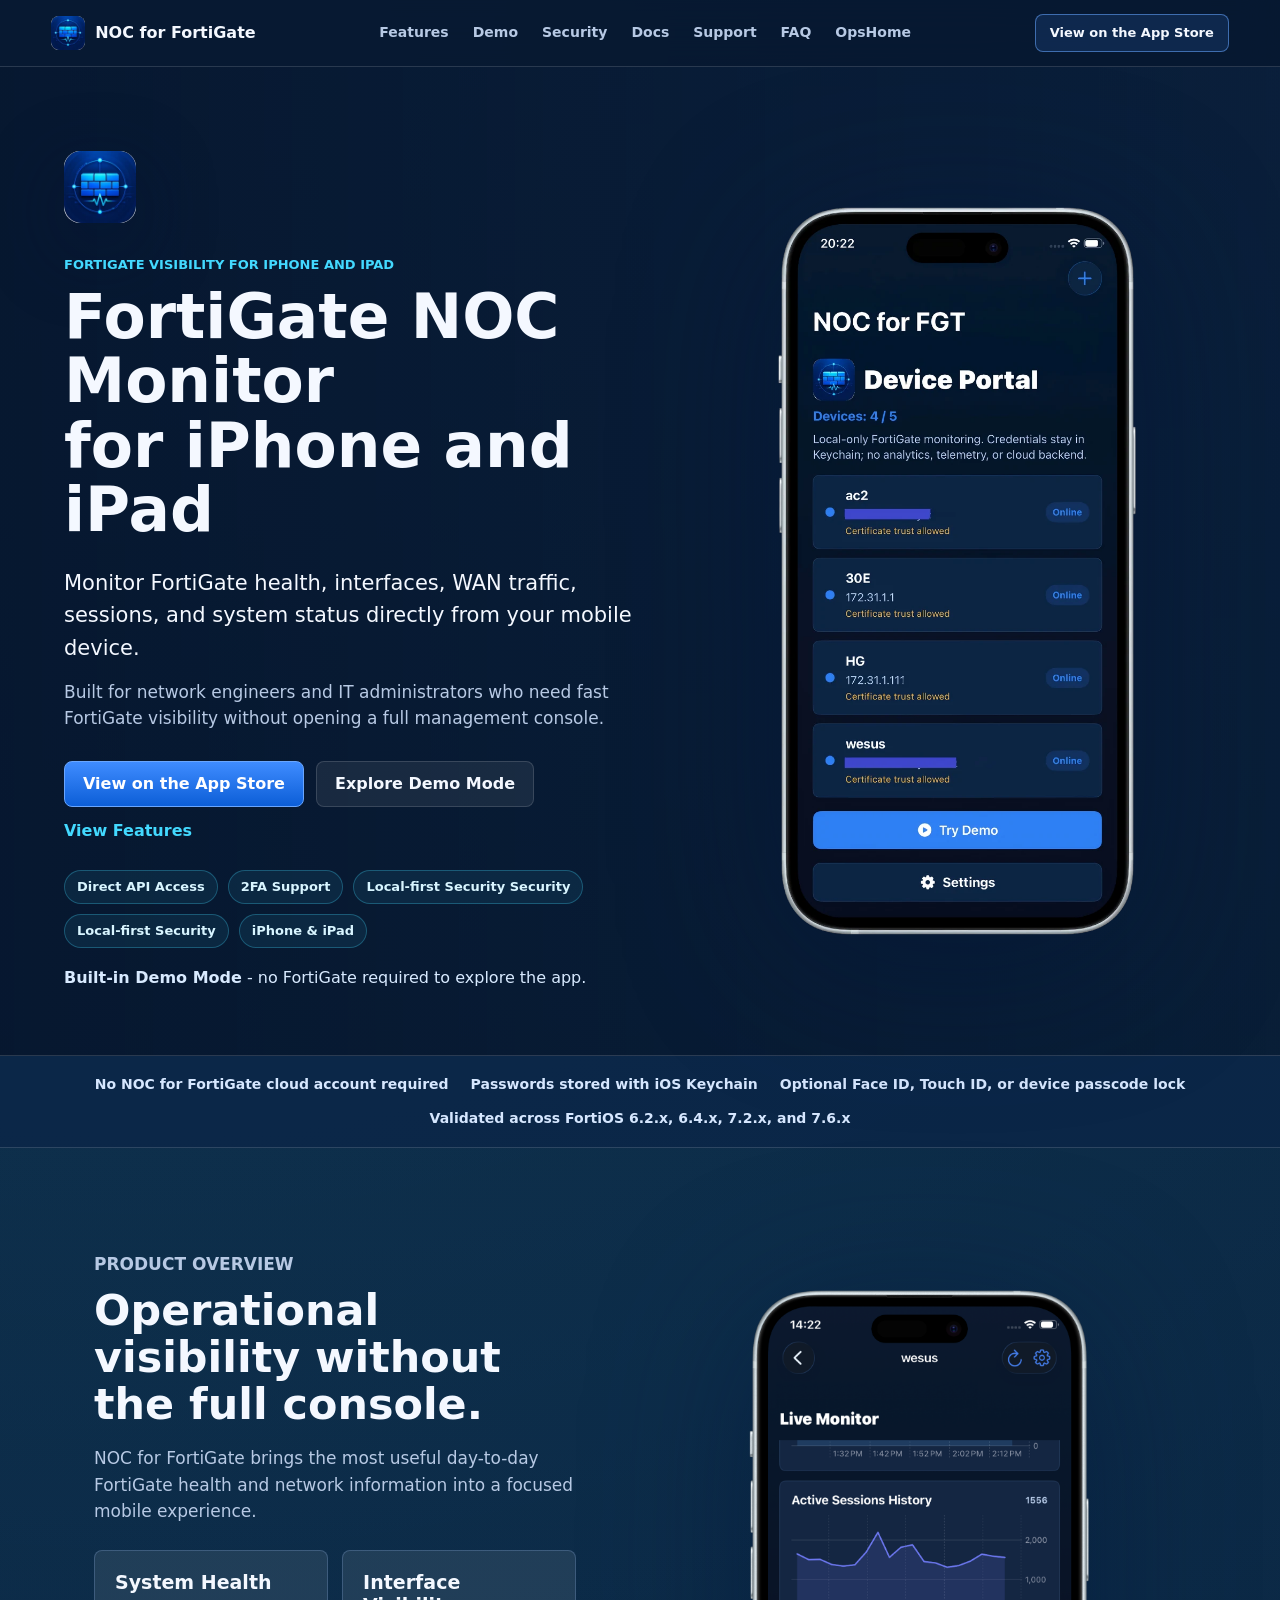
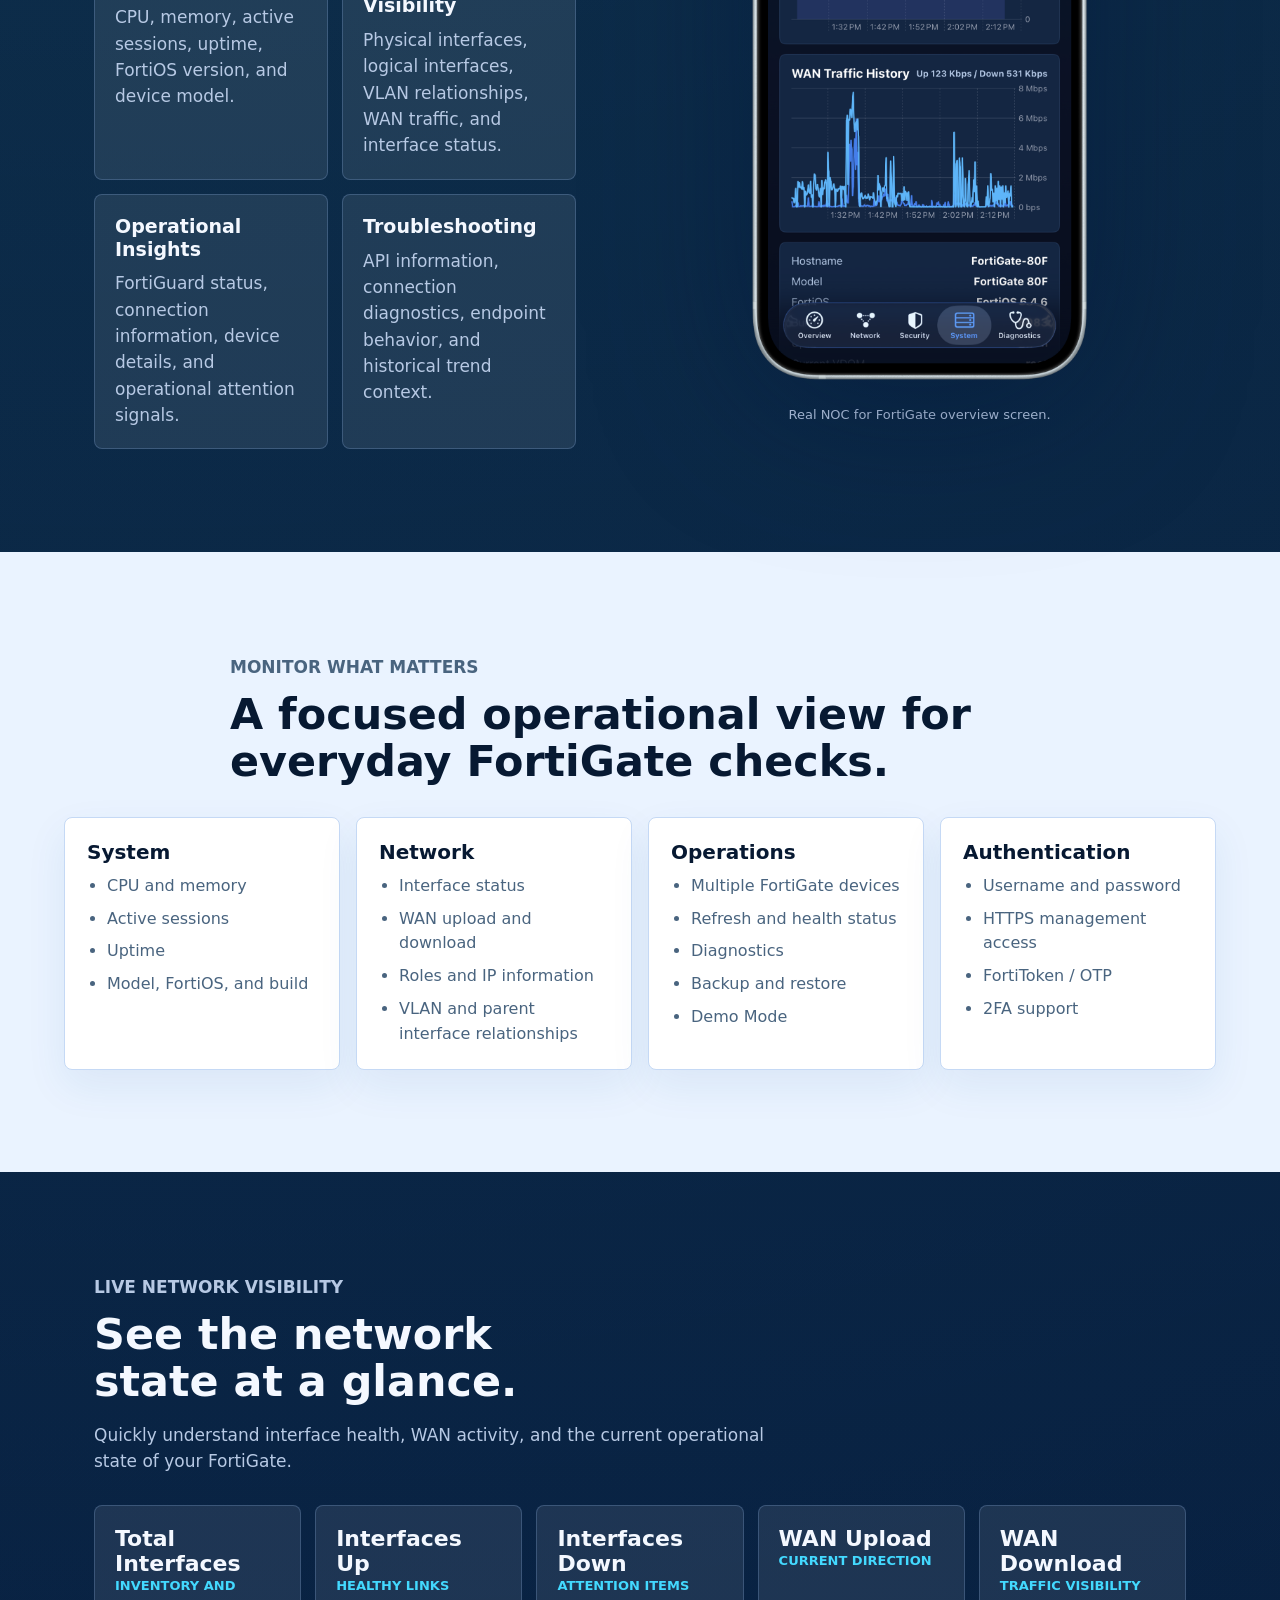
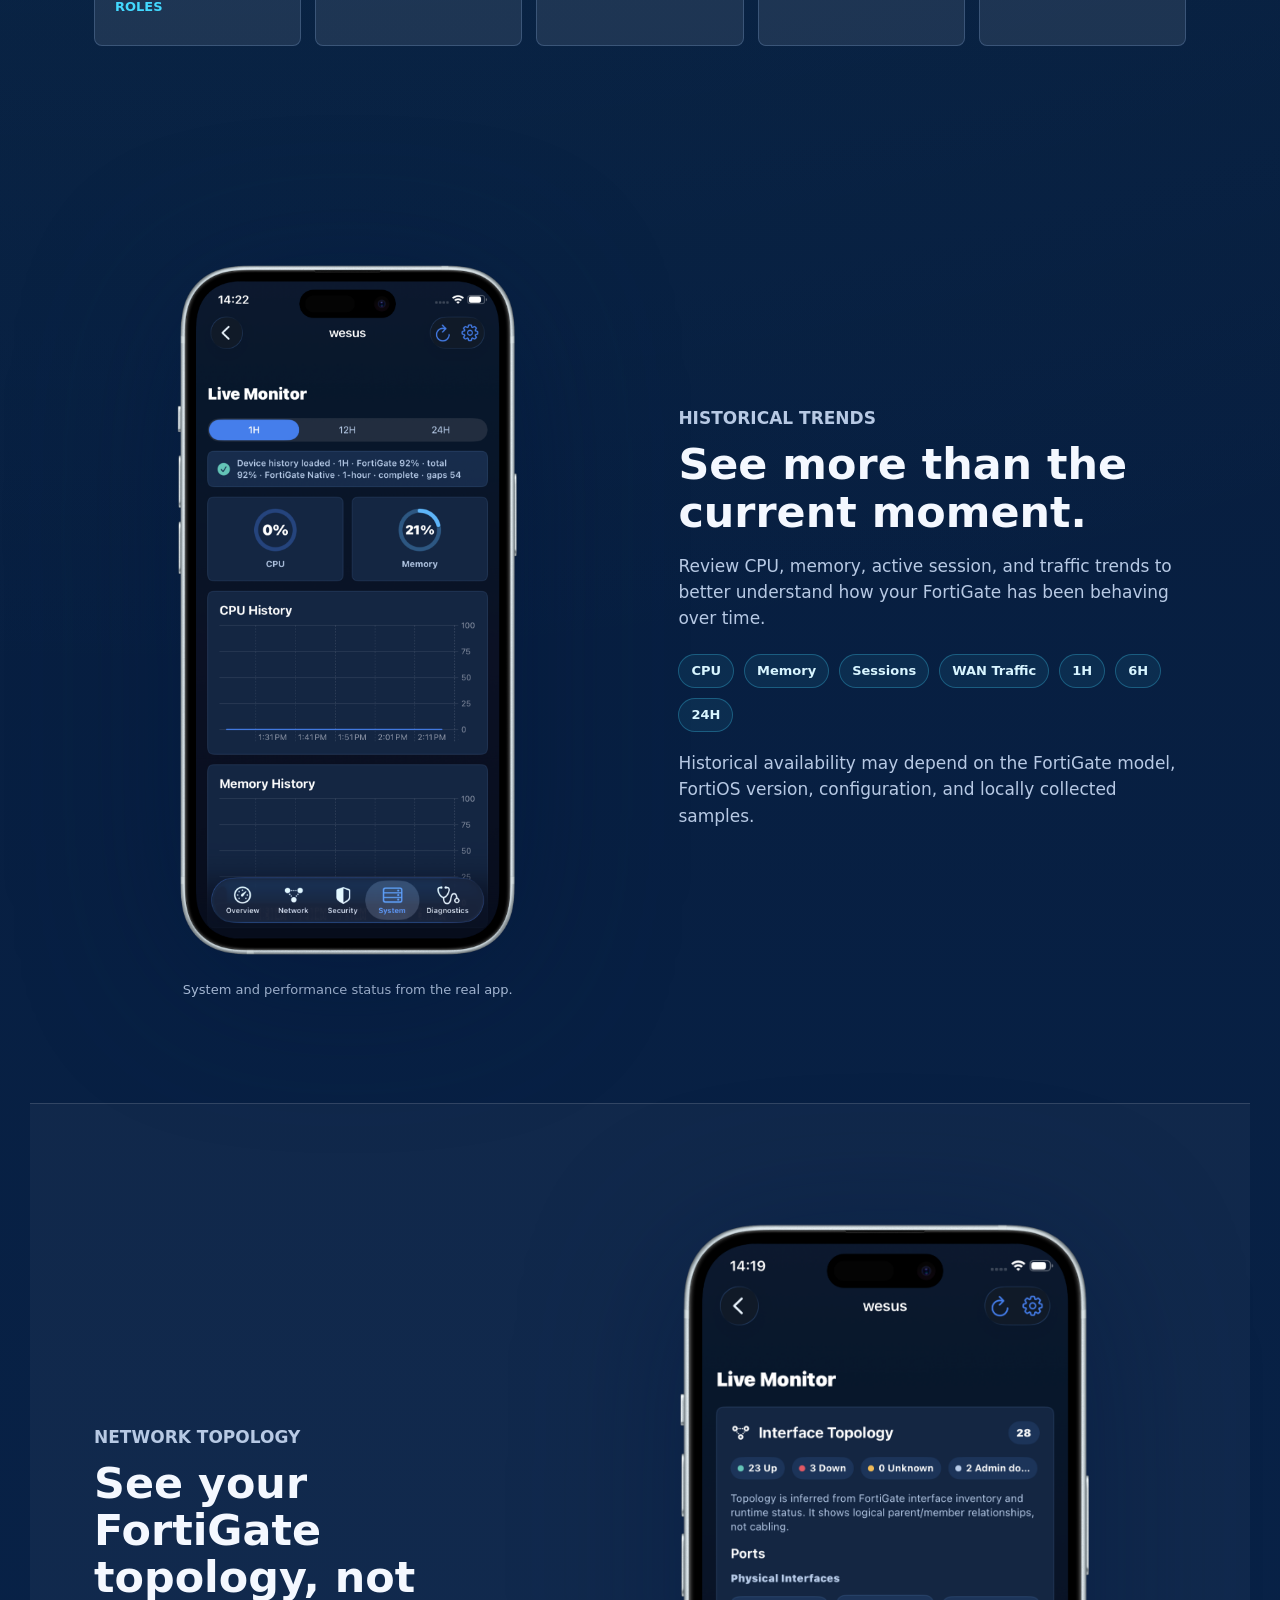
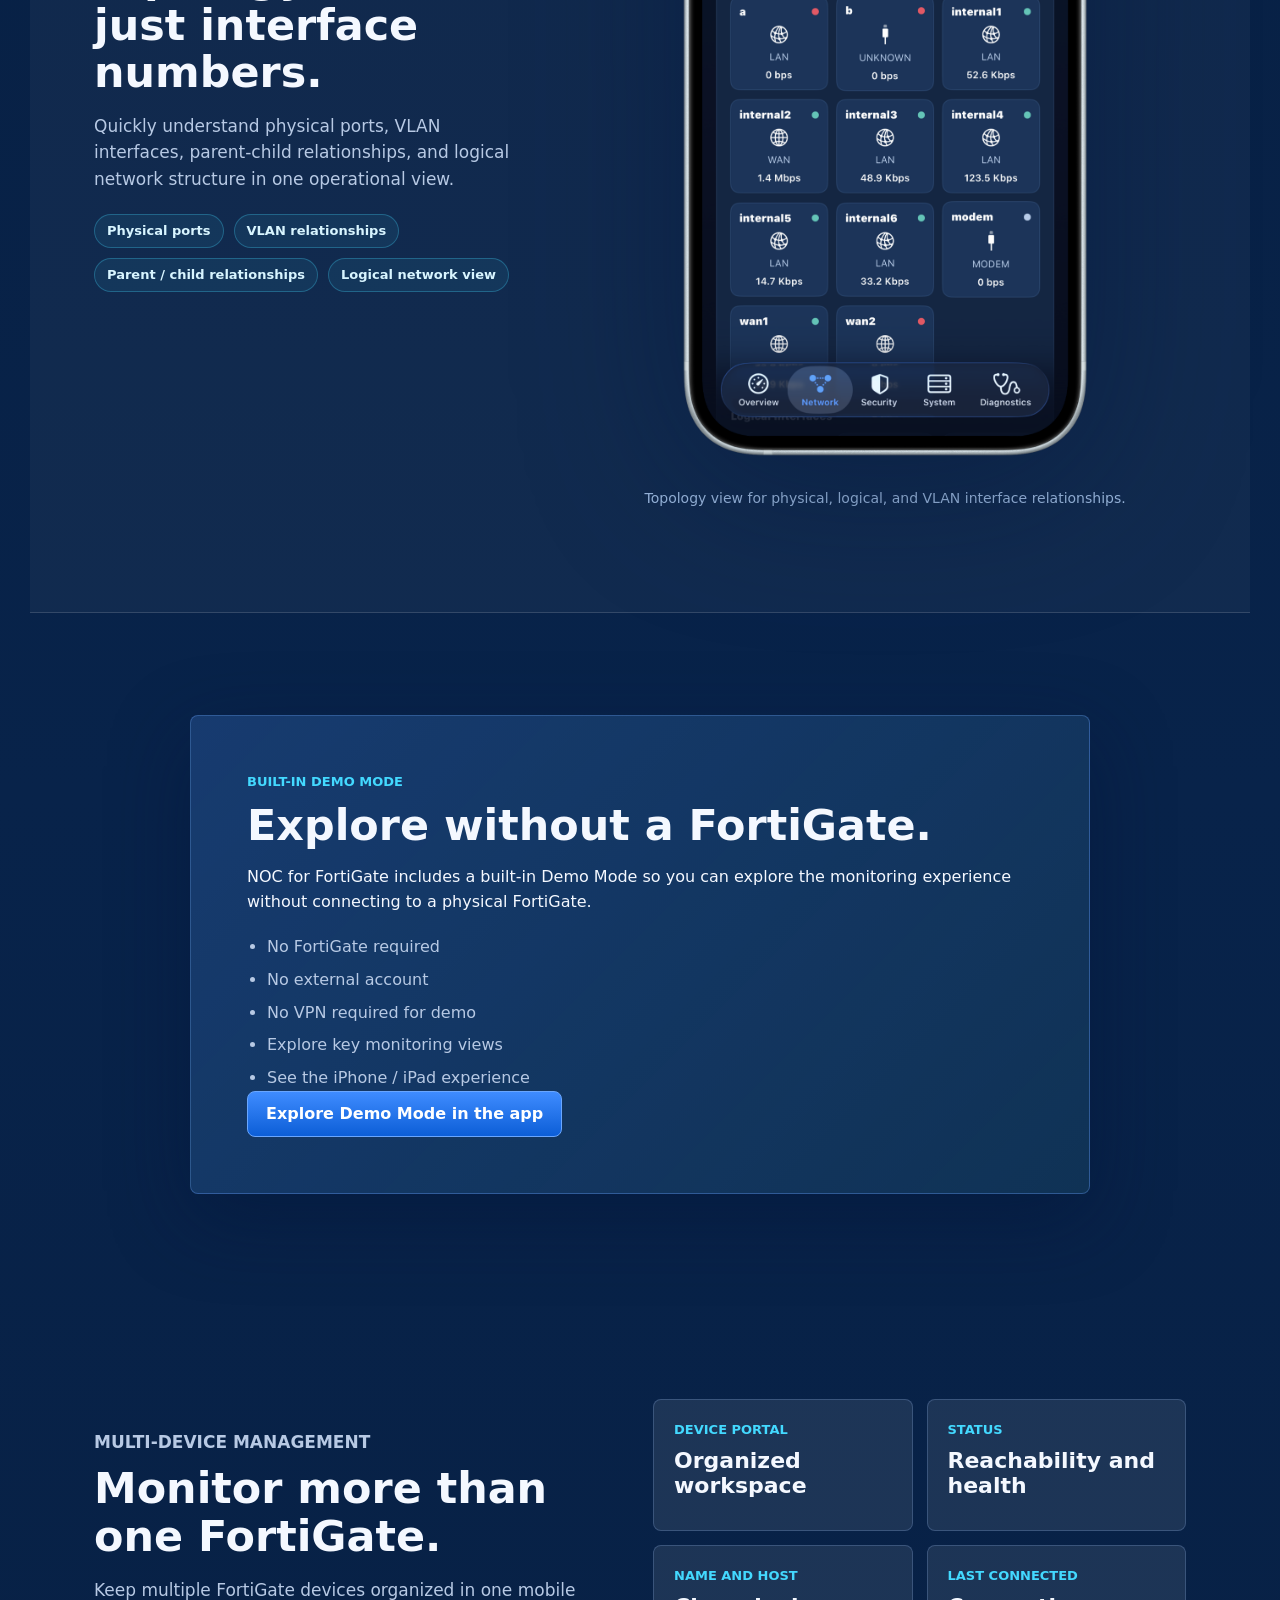
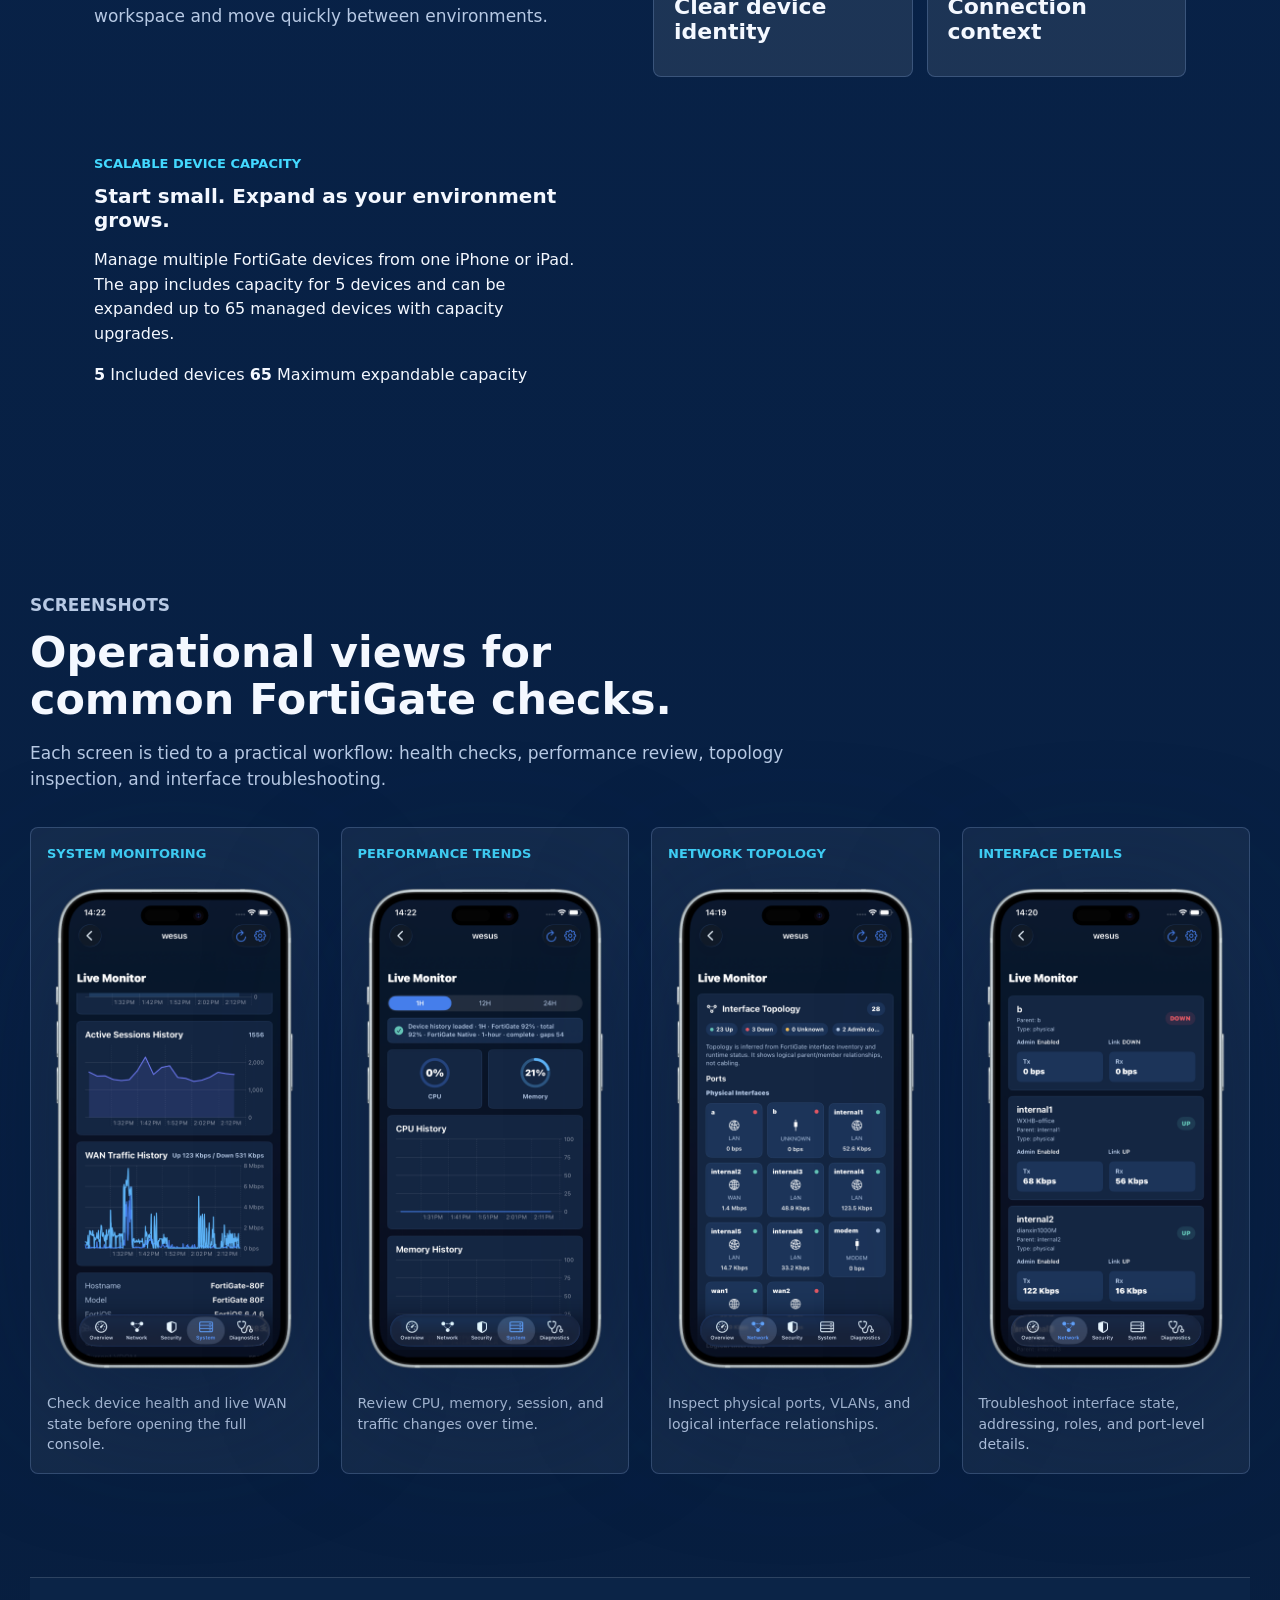
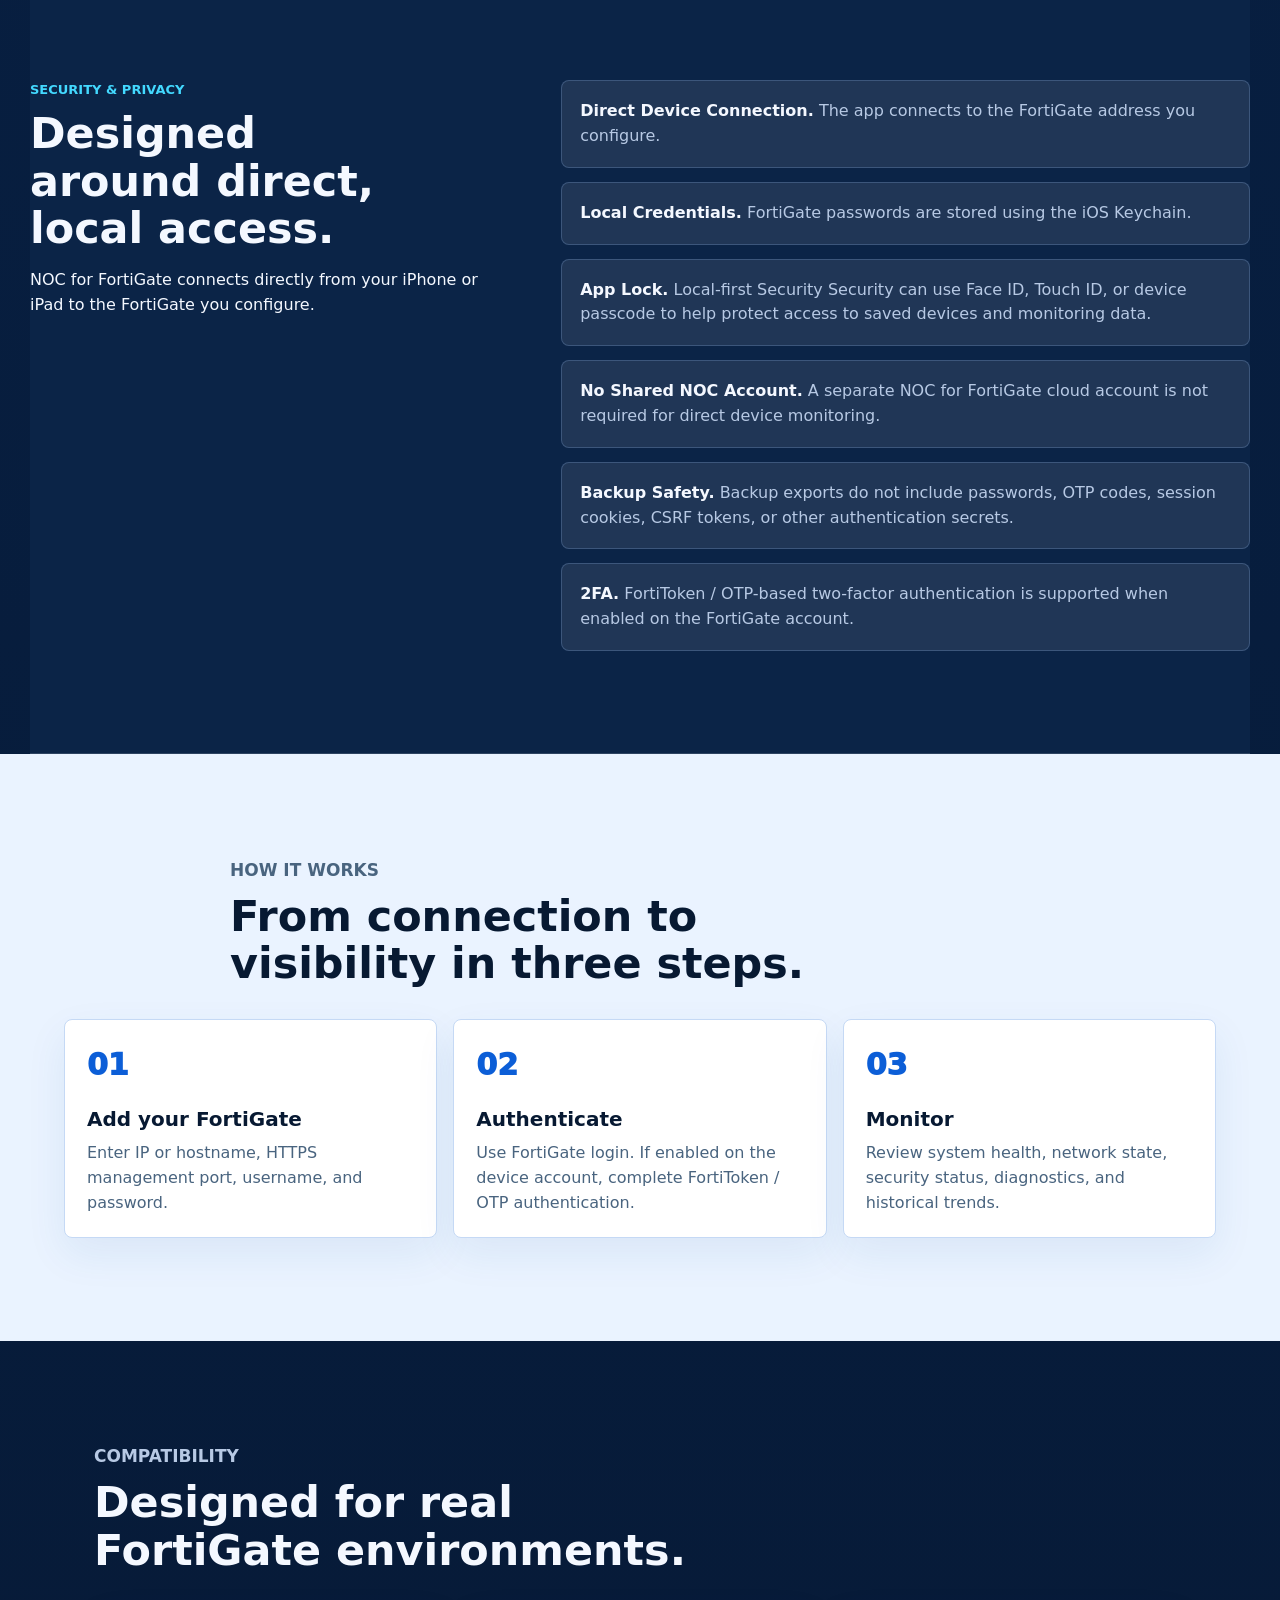
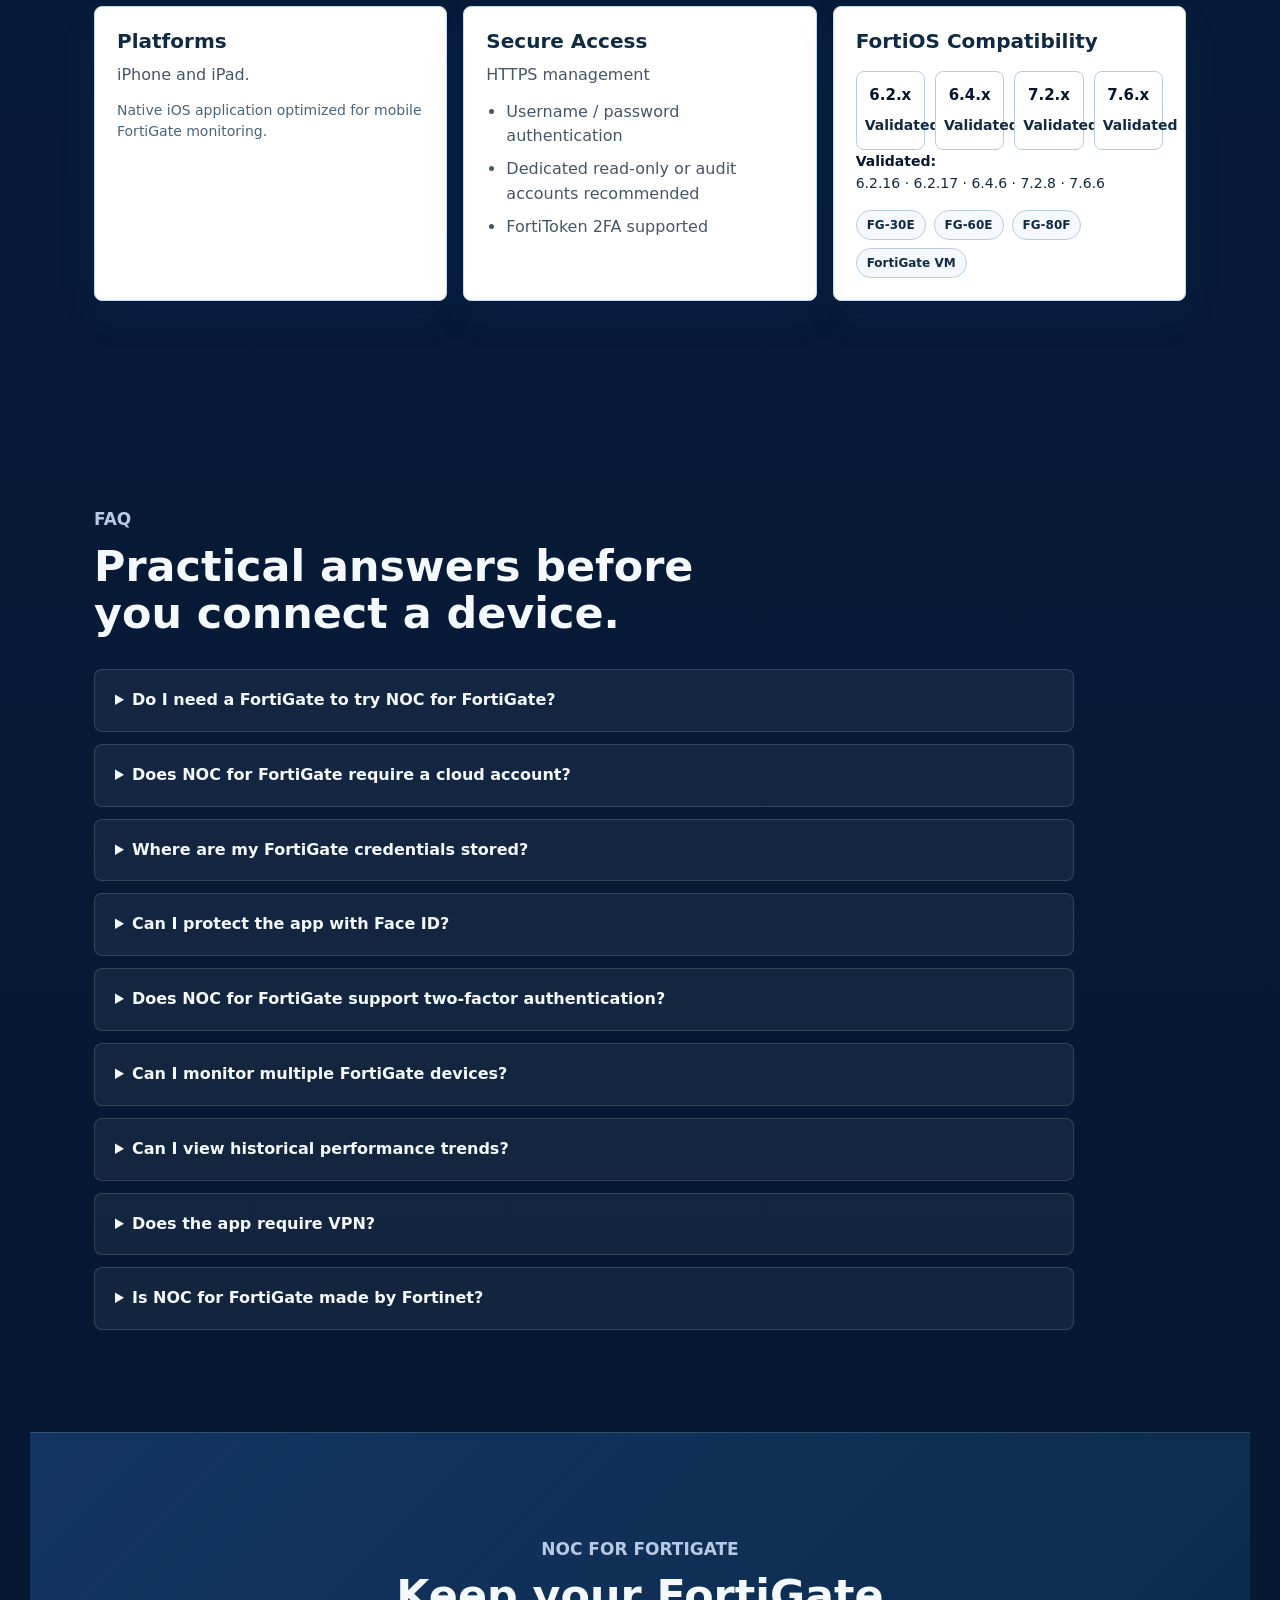
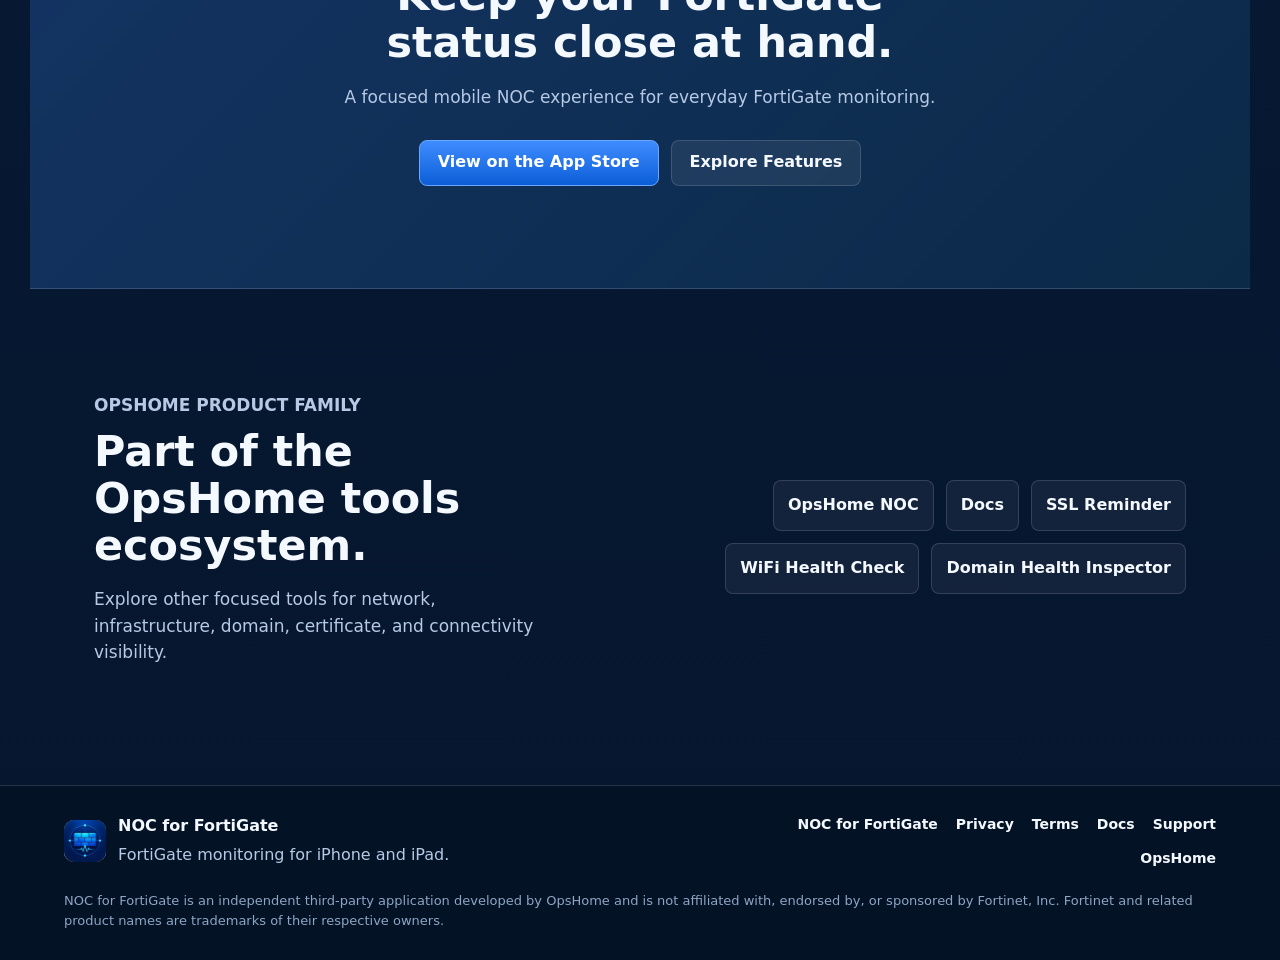
==== docs/index.html @ 0f942e82 "Add files via upload" ====
<!doctype html>
<html lang="en">
<head>
  <meta charset="utf-8">
  <meta name="viewport" content="width=device-width, initial-scale=1">
  <title>NOC for FortiGate - FortiGate Monitoring App for iPhone and iPad</title>
  <meta name="description" content="NOC for FortiGate is a mobile FortiGate monitoring application for IT administrators and network engineers. Monitor system health, interfaces, WAN traffic, topology, sessions and historical trends directly from iPhone and iPad.">
  <meta name="keywords" content="FortiGate monitoring, FortiGate dashboard, FortiGate mobile app, network monitoring, firewall monitoring">
  <link rel="canonical" href="https://fgt.opshome.run/">
  <meta property="og:type" content="website">
  <meta property="og:title" content="NOC for FortiGate - FortiGate Monitoring App for iPhone and iPad">
  <meta property="og:description" content="A mobile FortiGate monitoring application for IT administrators and network engineers. Monitor health, interfaces, WAN traffic, topology, sessions, and historical trends from iPhone and iPad.">
  <meta property="og:url" content="https://fgt.opshome.run/">
  <meta property="og:image" content="https://fgt.opshome.run/assets/images/fgt-og-1200x630.jpg">
  <meta property="og:site_name" content="NOC for FortiGate">
  <meta name="twitter:card" content="summary_large_image">
  <meta name="twitter:title" content="NOC for FortiGate - FortiGate Monitoring App for iPhone and iPad">
  <meta name="twitter:description" content="FortiGate NOC Monitor<br>for iPhone and iPad Monitor health, interfaces, WAN traffic, topology, sessions, and trends directly from iPhone and iPad.">
  <meta name="twitter:image" content="https://fgt.opshome.run/assets/images/fgt-og-1200x630.jpg">
  <link rel="icon" href="favicon.ico" sizes="any">
  <link rel="apple-touch-icon" href="assets/images/apple-touch-icon.png">
  <link rel="preload" as="image"
    href="assets/images/hero-live-monitor.png"
    imagesrcset="assets/images/homepage-480.webp 480w, assets/images/homepage-720.webp 720w, assets/images/homepage-960.webp 960w, assets/images/hero-live-monitor.png 1200w"
        imagesizes="(max-width: 680px) 84vw, (max-width: 1020px) 440px, 520px"
        type="image/webp"
        fetchpriority="high">
  <link rel="stylesheet" href="assets/styles.css?v=20260826-topology-fix2">
  <script type="application/ld+json">
  {
    "@context": "https://schema.org",
    "@graph": [
      {
        "@type": "WebSite",
        "@id": "https://fgt.opshome.run/#website",
        "url": "https://fgt.opshome.run/",
        "name": "NOC for FortiGate",
        "description": "Product website for NOC for FortiGate, a mobile FortiGate monitoring application for IT administrators and network engineers.",
        "publisher": {
          "@id": "https://opshome.run/#organization"
        }
      },
      {
        "@type": "Organization",
        "@id": "https://opshome.run/#organization",
        "name": "OpsHome",
        "url": "https://opshome.run/"
      },
      {
        "@type": "SoftwareApplication",
        "@id": "https://fgt.opshome.run/#softwareapplication",
        "name": "NOC for FortiGate",
        "applicationCategory": "UtilitiesApplication",
        "operatingSystem": "iOS, iPadOS",
        "description": "NOC for FortiGate is a mobile FortiGate monitoring application for IT administrators and network engineers. Monitor system health, interfaces, WAN traffic, topology, sessions and historical trends directly from iPhone and iPad.",
        "url": "https://fgt.opshome.run/",
        "downloadUrl": "https://apps.apple.com/us/app/noc-for-fgt/id6796713266",
        "publisher": {
          "@id": "https://opshome.run/#organization"
        },
        "mainEntityOfPage": {
          "@id": "https://fgt.opshome.run/#website"
        }
      }
    ]
  }
  </script>
  
<!-- Yandex.Metrika counter -->
<script type="text/javascript">
    (function(m,e,t,r,i,k,a){
        m[i]=m[i]||function(){(m[i].a=m[i].a||[]).push(arguments)};
        m[i].l=1*new Date();
        for (var j = 0; j < document.scripts.length; j++) {if (document.scripts[j].src === r) { return; }}
        k=e.createElement(t),a=e.getElementsByTagName(t)[0],k.async=1,k.src=r,a.parentNode.insertBefore(k,a)
    })(window, document,'script','https://mc.yandex.ru/metrika/tag.js?id=112292024', 'ym');

    ym(112292024, 'init', {ssr:true, clickmap:true, referrer: document.referrer, url: location.href, accurateTrackBounce:true, trackLinks:true});
</script>
<noscript><div><img src="https://mc.yandex.ru/watch/112292024" style="position:absolute; left:-9999px;" alt="" /></div></noscript>
<!-- /Yandex.Metrika counter -->
</head>
<body>
  <header class="site-header">
    <a class="brand" href="/" aria-label="NOC for FortiGate home">
      <img src="assets/images/logo-96.webp" alt="" class="brand-logo" width="96" height="96" decoding="async">
      <span>NOC for FortiGate</span>
    </a>
    <nav class="site-nav" aria-label="Primary navigation">
      <a href="#features">Features</a>
      <a href="#demo">Demo</a>
      <a href="#security">Security</a>
      <a href="https://docs.opshome.run/noc-for-fgt/" target="_blank" rel="noopener">Docs</a>
      <a href="support.html">Support</a>
      <a href="#faq">FAQ</a>
      <a href="#opshome">OpsHome</a>
    </nav>
    <a class="nav-cta" href="https://apps.apple.com/us/app/noc-for-fgt/id6796713266" target="_blank" rel="noopener">View on the App Store</a>
  </header>

  <main>
    <section class="hero">
      <div class="hero-inner">
        <div class="hero-content">
          <img src="assets/images/logo-160.webp" alt="" class="hero-logo" width="160" height="160" decoding="async">
          <p class="eyebrow">FortiGate visibility for iPhone and iPad</p>
          <h1>FortiGate NOC Monitor<br>for iPhone and iPad</h1>
          <p class="hero-copy">
            Monitor FortiGate health, interfaces, WAN traffic, sessions, and system status directly from your mobile device.
          </p>
          <p class="hero-support">
            Built for network engineers and IT administrators who need fast FortiGate visibility without opening a full management console.
          </p>
          <div class="hero-actions">
            <a class="button primary" href="https://apps.apple.com/us/app/noc-for-fgt/id6796713266" target="_blank" rel="noopener">View on the App Store</a>
            <a class="button secondary" href="#demo">Explore Demo Mode</a>
            <a class="text-link" href="#features">View Features</a>
          </div>
          <div class="trust-chips" aria-label="Product highlights">
            <span>Direct API Access</span>
            <span>2FA Support</span>
            <span>Local-first Security Security</span>
            <span>Local-first Security</span>
            <span>iPhone & iPad</span>
          </div>
          <p class="demo-note"><strong>Built-in Demo Mode</strong> - no FortiGate required to explore the app.</p>
        </div>
        <img class="hero-shot"
            src="assets/images/hero-live-monitor.png"
            srcset="assets/images/homepage-480.webp 480w, assets/images/homepage-720.webp 720w, assets/images/homepage-960.webp 960w, assets/images/hero-live-monitor.png 1200w"
             sizes="(max-width: 680px) 84vw, (max-width: 1020px) 440px, 520px"
             width="1419" height="2796"
             alt="NOC for FortiGate live monitor showing FortiGate health, CPU, memory, sessions, uptime, WAN traffic, and interface status"
             fetchpriority="high"
             decoding="async">
      </div>
    </section>

    <section class="trust-bar" aria-label="Product trust bar">
      <span>No NOC for FortiGate cloud account required</span>
      <span>Passwords stored with iOS Keychain</span>
      <span>Optional Face ID, Touch ID, or device passcode lock</span>
      <span>Validated across FortiOS 6.2.x, 6.4.x, 7.2.x, and 7.6.x</span>
    </section>

    <section id="overview" class="section split-section">
      <div class="section-copy">
        <p class="eyebrow">Product overview</p>
        <h2>Operational visibility without the full console.</h2>
        <p>
          NOC for FortiGate brings the most useful day-to-day FortiGate health and network information into a focused mobile experience.
        </p>
        <div class="capability-list">
          <article>
            <h3>System Health</h3>
            <p>CPU, memory, active sessions, uptime, FortiOS version, and device model.</p>
          </article>
          <article>
            <h3>Interface Visibility</h3>
            <p>Physical interfaces, logical interfaces, VLAN relationships, WAN traffic, and interface status.</p>
          </article>
          <article>
            <h3>Operational Insights</h3>
            <p>FortiGuard status, connection information, device details, and operational attention signals.</p>
          </article>
          <article>
            <h3>Troubleshooting</h3>
            <p>API information, connection diagnostics, endpoint behavior, and historical trend context.</p>
          </article>
        </div>
      </div>
      <figure class="product-shot">
        <img src="assets/images/fgt-live-monitor.png"
             srcset="assets/images/fgt-live-monitor.png 480w, assets/images/fgt-live-monitor.png 720w, assets/images/fgt-live-monitor.png 960w, assets/images/fgt-live-monitor.png 1200w"
             sizes="(max-width: 680px) calc(100vw - 36px), (max-width: 1020px) calc(100vw - 72px), 50vw"
             width="1419" height="2796"
             alt="NOC for FortiGate overview dashboard showing device health and operational status"
             loading="lazy"
             decoding="async">
        <figcaption>Real NOC for FortiGate overview screen.</figcaption>
      </figure>
    </section>

    <section id="features" class="section light-section">
      <div class="section-heading">
        <p class="eyebrow">Monitor what matters</p>
        <h2>A focused operational view for everyday FortiGate checks.</h2>
      </div>
      <div class="feature-columns">
        <article>
          <h3>System</h3>
          <ul>
            <li>CPU and memory</li>
            <li>Active sessions</li>
            <li>Uptime</li>
            <li>Model, FortiOS, and build</li>
          </ul>
        </article>
        <article>
          <h3>Network</h3>
          <ul>
            <li>Interface status</li>
            <li>WAN upload and download</li>
            <li>Roles and IP information</li>
            <li>VLAN and parent interface relationships</li>
          </ul>
        </article>
        <article>
          <h3>Operations</h3>
          <ul>
            <li>Multiple FortiGate devices</li>
            <li>Refresh and health status</li>
            <li>Diagnostics</li>
            <li>Backup and restore</li>
            <li>Demo Mode</li>
          </ul>
        </article>
        <article>
          <h3>Authentication</h3>
          <ul>
            <li>Username and password</li>
            <li>HTTPS management access</li>
            <li>FortiToken / OTP</li>
            <li>2FA support</li>
          </ul>
        </article>
      </div>
    </section>

    <section id="network" class="section metrics-section">
      <div class="section-copy narrow">
        <p class="eyebrow">Live network visibility</p>
        <h2>See the network state at a glance.</h2>
        <p>Quickly understand interface health, WAN activity, and the current operational state of your FortiGate.</p>
      </div>
      <div class="metric-grid">
        <article><strong>Total Interfaces</strong><span>Inventory and roles</span></article>
        <article><strong>Interfaces Up</strong><span>Healthy links</span></article>
        <article><strong>Interfaces Down</strong><span>Attention items</span></article>
        <article><strong>WAN Upload</strong><span>Current direction</span></article>
        <article><strong>WAN Download</strong><span>Traffic visibility</span></article>
      </div>
    </section>

    <section id="history" class="section split-section reverse">
      <figure class="product-shot">
        <img src="assets/images/fgt-system-trends.png"
             srcset="assets/images/fgt-system-trends.png 480w, assets/images/fgt-system-trends.png 720w, assets/images/fgt-system-trends.png 960w, assets/images/fgt-system-trends.png 1200w"
             sizes="(max-width: 680px) calc(100vw - 36px), (max-width: 1020px) calc(100vw - 72px), 50vw"
             width="1419" height="2796"
             alt="NOC for FortiGate system status screen showing CPU memory sessions and performance information"
             loading="lazy"
             decoding="async">
        <figcaption>System and performance status from the real app.</figcaption>
      </figure>
      <div class="section-copy">
        <p class="eyebrow">Historical trends</p>
        <h2>See more than the current moment.</h2>
        <p>
          Review CPU, memory, active session, and traffic trends to better understand how your FortiGate has been behaving over time.
        </p>
        <div class="trend-list">
          <span>CPU</span>
          <span>Memory</span>
          <span>Sessions</span>
          <span>WAN Traffic</span>
          <span>1H</span>
          <span>6H</span>
          <span>24H</span>
        </div>
        <p class="fine-print">
          Historical availability may depend on the FortiGate model, FortiOS version, configuration, and locally collected samples.
        </p>
      </div>
    </section>

    <section id="topology" class="section topology-section">
      <div class="topology-copy">
        <p class="eyebrow">Network topology</p>
        <h2>See your FortiGate topology, not just interface numbers.</h2>
        <p>
          Quickly understand physical ports, VLAN interfaces, parent-child relationships, and logical network structure in one operational view.
        </p>
        <div class="topology-tags">
          <span>Physical ports</span>
          <span>VLAN relationships</span>
          <span>Parent / child relationships</span>
          <span>Logical network view</span>
        </div>
      </div>
      <div class="topology-device">
        <img class="topology-device-image"
             src="assets/images/fgt-interface-topology.png"
             alt="NOC for FortiGate topology view showing FortiGate physical ports, VLAN interfaces, and parent-child interface relationships"
             loading="lazy"
             decoding="async">
        <p class="topology-device-caption">Topology view for physical, logical, and VLAN interface relationships.</p>
      </div>
    </section>

    <section id="demo" class="section demo-section">
      <div class="demo-panel">
        <p class="eyebrow">Built-in Demo Mode</p>
        <h2>Explore without a FortiGate.</h2>
        <p>
          NOC for FortiGate includes a built-in Demo Mode so you can explore the monitoring experience without connecting to a physical FortiGate.
        </p>
        <ul class="check-list">
          <li>No FortiGate required</li>
          <li>No external account</li>
          <li>No VPN required for demo</li>
          <li>Explore key monitoring views</li>
          <li>See the iPhone / iPad experience</li>
        </ul>
        <a class="button primary" href="#final-cta">Explore Demo Mode in the app</a>
      </div>
    </section>

    <section id="devices" class="section split-section">
      <div class="section-copy">
        <p class="eyebrow">Multi-device management</p>
        <h2>Monitor more than one FortiGate.</h2>
        <p>
          Keep multiple FortiGate devices organized in one mobile workspace and move quickly between environments.
        </p>
      </div>
      <div class="device-grid" aria-label="Device management highlights">
        <article><span>Device Portal</span><strong>Organized workspace</strong></article>
        <article><span>Status</span><strong>Reachability and health</strong></article>
        <article><span>Name and Host</span><strong>Clear device identity</strong></article>
        <article><span>Last connected</span><strong>Connection context</strong></article>
      </div>
      <div class="capacity-card">
        <p class="eyebrow">Scalable Device Capacity</p>
        <h3>Start small. Expand as your environment grows.</h3>
        <p>Manage multiple FortiGate devices from one iPhone or iPad. The app includes capacity for 5 devices and can be expanded up to 65 managed devices with capacity upgrades.</p>
        <div class="capacity-values">
          <span><strong>5</strong> Included devices</span>
          <span><strong>65</strong> Maximum expandable capacity</span>
        </div>
      </div>
    </section>

    <section id="screenshots" class="section screenshots-section">
      <div class="section-heading">
        <p class="eyebrow">Screenshots</p>
        <h2>Operational views for common FortiGate checks.</h2>
        <p>Each screen is tied to a practical workflow: health checks, performance review, topology inspection, and interface troubleshooting.</p>
      </div>
      <div class="screenshot-grid">
        <figure>
          <span>System Monitoring</span>
          <img src="assets/images/fgt-live-monitor.png" alt="NOC for FortiGate live monitor showing CPU, memory, sessions, device details, and WAN traffic">
          <figcaption>Check device health and live WAN state before opening the full console.</figcaption>
        </figure>
        <figure>
          <span>Performance Trends</span>
          <img src="assets/images/fgt-system-trends.png" alt="NOC for FortiGate historical CPU, memory, session, and traffic trends">
          <figcaption>Review CPU, memory, session, and traffic changes over time.</figcaption>
        </figure>
        <figure>
          <span>Network Topology</span>
          <img src="assets/images/fgt-interface-topology.png" alt="NOC for FortiGate interface topology">
          <figcaption>Inspect physical ports, VLANs, and logical interface relationships.</figcaption>
        </figure>
        <figure>
          <span>Interface Details</span>
          <img src="assets/images/fgt-interface-details.png" alt="NOC for FortiGate detailed interface status and port information">
          <figcaption>Troubleshoot interface state, addressing, roles, and port-level details.</figcaption>
        </figure>
      </div>
    </section>

    <section id="security" class="section security-section">
      <div>
        <p class="eyebrow">Security & privacy</p>
        <h2>Designed around direct, local access.</h2>
        <p>NOC for FortiGate connects directly from your iPhone or iPad to the FortiGate you configure.</p>
      </div>
      <div class="security-list">
        <p><strong>Direct Device Connection.</strong> The app connects to the FortiGate address you configure.</p>
        <p><strong>Local Credentials.</strong> FortiGate passwords are stored using the iOS Keychain.</p>
        <p><strong>App Lock.</strong> Local-first Security Security can use Face ID, Touch ID, or device passcode to help protect access to saved devices and monitoring data.</p>
        <p><strong>No Shared NOC Account.</strong> A separate NOC for FortiGate cloud account is not required for direct device monitoring.</p>
        <p><strong>Backup Safety.</strong> Backup exports do not include passwords, OTP codes, session cookies, CSRF tokens, or other authentication secrets.</p>
        <p><strong>2FA.</strong> FortiToken / OTP-based two-factor authentication is supported when enabled on the FortiGate account.</p>
      </div>
    </section>

    <section id="how-it-works" class="section light-section">
      <div class="section-heading">
        <p class="eyebrow">How it works</p>
        <h2>From connection to visibility in three steps.</h2>
      </div>
      <div class="steps">
        <article>
          <span>01</span>
          <h3>Add your FortiGate</h3>
          <p>Enter IP or hostname, HTTPS management port, username, and password.</p>
        </article>
        <article>
          <span>02</span>
          <h3>Authenticate</h3>
          <p>Use FortiGate login. If enabled on the device account, complete FortiToken / OTP authentication.</p>
        </article>
        <article>
          <span>03</span>
          <h3>Monitor</h3>
          <p>Review system health, network state, security status, diagnostics, and historical trends.</p>
        </article>
      </div>
    </section>

    <section id="compatibility" class="section compatibility-section">
      <div class="section-heading">
        <p class="eyebrow">Compatibility</p>
        <h2>Designed for real FortiGate environments.</h2>
      </div>
      <div class="compat-grid">
        <article>
          <h3>Platforms</h3>
          <p>iPhone and iPad.</p>
          <p class="compat-subnote">Native iOS application optimized for mobile FortiGate monitoring.</p>
        </article>
        <article>
          <h3>Secure Access</h3>
          <p>HTTPS management</p>
          <ul class="compat-points">
            <li>Username / password authentication</li>
            <li>Dedicated read-only or audit accounts recommended</li>
            <li>FortiToken 2FA supported</li>
          </ul>
        </article>
        <article class="fortios-card">
          <h3>FortiOS Compatibility</h3>
          <div class="fortios-matrix">
            <div><strong>6.2.x</strong><span>Validated</span></div>
            <div><strong>6.4.x</strong><span>Validated</span></div>
            <div><strong>7.2.x</strong><span>Validated</span></div>
            <div><strong>7.6.x</strong><span>Validated</span></div>
          </div>
          <p class="compat-note"><strong>Validated:</strong><br>6.2.16 · 6.2.17 · 6.4.6 · 7.2.8 · 7.6.6</p>
          <div class="tested-envs" aria-label="Tested FortiGate environments">
            <span>FG-30E</span>
            <span>FG-60E</span>
            <span>FG-80F</span>
            <span>FortiGate VM</span>
          </div>
        </article>
      </div>
    </section>

    <section id="faq" class="section faq-section">
      <div class="section-heading">
        <p class="eyebrow">FAQ</p>
        <h2>Practical answers before you connect a device.</h2>
      </div>
      <div class="faq-list">
        <details>
          <summary>Do I need a FortiGate to try NOC for FortiGate?</summary>
          <p>No. The app includes a built-in Demo Mode that lets you explore the main monitoring experience without connecting to a physical FortiGate.</p>
        </details>
        <details>
          <summary>Does NOC for FortiGate require a cloud account?</summary>
          <p>No separate NOC for FortiGate cloud account is required for direct device monitoring.</p>
        </details>
        <details>
          <summary>Where are my FortiGate credentials stored?</summary>
          <p>FortiGate passwords are stored locally using the iOS Keychain.</p>
        </details>
        <details>
          <summary>Can I protect the app with Face ID?</summary>
          <p>Yes. Local-first Security Security can use Face ID, Touch ID, or device passcode to help protect access to saved devices and monitoring data when enabled.</p>
        </details>
        <details>
          <summary>Does NOC for FortiGate support two-factor authentication?</summary>
          <p>Yes. FortiToken / OTP-based authentication is supported when 2FA is enabled on the FortiGate account.</p>
        </details>
        <details>
          <summary>Can I monitor multiple FortiGate devices?</summary>
          <p>Yes. NOC for FortiGate supports managing multiple configured FortiGate devices from the app.</p>
        </details>
        <details>
          <summary>Can I view historical performance trends?</summary>
          <p>The app supports historical views for key operational metrics such as CPU, memory, sessions, and traffic. Available history can depend on the FortiGate environment and locally collected data.</p>
        </details>
        <details>
          <summary>Does the app require VPN?</summary>
          <p>It depends on how your FortiGate management interface is exposed. NOC for FortiGate connects to the address you configure. Users are responsible for using an appropriate and secure network path to their own FortiGate.</p>
        </details>
        <details>
          <summary>Is NOC for FortiGate made by Fortinet?</summary>
          <p>No. NOC for FortiGate is an independent application and is not affiliated with, endorsed by, or sponsored by Fortinet, Inc.</p>
        </details>
      </div>
    </section>

    <section id="final-cta" class="section final-cta">
      <p class="eyebrow">NOC for FortiGate</p>
      <h2>Keep your FortiGate status close at hand.</h2>
      <p>A focused mobile NOC experience for everyday FortiGate monitoring.</p>
      <div class="hero-actions">
        <a class="button primary" href="https://apps.apple.com/us/app/noc-for-fgt/id6796713266" target="_blank" rel="noopener">View on the App Store</a>
        <a class="button secondary" href="#features">Explore Features</a>
      </div>
    </section>

    <section id="opshome" class="section product-family">
      <div>
        <p class="eyebrow">OpsHome product family</p>
        <h2>Part of the OpsHome tools ecosystem.</h2>
        <p>Explore other focused tools for network, infrastructure, domain, certificate, and connectivity visibility.</p>
      </div>
      <div class="family-links">
        <a href="https://app.opshome.run/" target="_blank" rel="noopener">OpsHome NOC</a>
        <a href="https://docs.opshome.run/" target="_blank" rel="noopener">Docs</a>
        <a href="https://ssl.opshome.run/" target="_blank" rel="noopener">SSL Reminder</a>
        <a href="https://wifi.opshome.run/" target="_blank" rel="noopener">WiFi Health Check</a>
        <a href="https://domain.opshome.run/" target="_blank" rel="noopener">Domain Health Inspector</a>
      </div>
    </section>
  </main>

  <footer class="site-footer">
    <div class="footer-brand">
      <img src="assets/images/logo-96.webp" alt="" class="footer-logo" width="96" height="96" loading="lazy" decoding="async">
      <div>
        <strong>NOC for FortiGate</strong>
        <p>FortiGate monitoring for iPhone and iPad.</p>
      </div>
    </div>
    <div class="footer-links" aria-label="Footer links">
      <a href="/">NOC for FortiGate</a>
      <a href="privacy.html">Privacy</a>
      <a href="terms.html">Terms</a>
      <a href="https://docs.opshome.run/noc-for-fgt/" target="_blank" rel="noopener">Docs</a>
      <a href="support.html">Support</a>
      <a href="https://opshome.run/" target="_blank" rel="noopener">OpsHome</a>
    </div>
    <p class="footer-note">NOC for FortiGate is an independent third-party application developed by OpsHome and is not affiliated with, endorsed by, or sponsored by Fortinet, Inc. Fortinet and related product names are trademarks of their respective owners.</p>
  </footer>
</body>
</html>
---- docs/assets/styles.css ----
:root {
  color-scheme: dark;
  --bg: #06162e;
  --panel: #0b2447;
  --panel-2: #103a70;
  --ink: #f4f8ff;
  --muted: #b7c9e4;
  --line: rgba(255, 255, 255, 0.14);
  --blue: #3f8cff;
  --blue-2: #0c5ed7;
  --cyan: #43d9ff;
  --white: #f5f9ff;
  --dark-text: #071932;
  --dark-muted: #49647f;
  --card-text-primary: #102a43;
  --card-text-secondary: #475569;
  --shadow: 0 24px 80px rgba(0, 18, 56, 0.42);
}

* {
  box-sizing: border-box;
}

html {
  scroll-behavior: smooth;
  scroll-padding-top: 84px;
}

body {
  margin: 0;
  min-width: 320px;
  overflow-x: hidden;
  background:
    radial-gradient(circle at 12% 0%, rgba(67, 217, 255, 0.16), transparent 32%),
    linear-gradient(180deg, #06162e 0%, #08234a 46%, #06162e 100%);
  color: var(--ink);
  font-family: Inter, ui-sans-serif, system-ui, -apple-system, BlinkMacSystemFont, "Segoe UI", sans-serif;
  line-height: 1.55;
}

a {
  color: inherit;
}

a:focus-visible,
button:focus-visible,
summary:focus-visible {
  outline: 3px solid var(--cyan);
  outline-offset: 4px;
}

.site-header {
  position: sticky;
  top: 0;
  z-index: 20;
  display: grid;
  grid-template-columns: auto minmax(0, 1fr) auto;
  gap: 20px;
  align-items: center;
  padding: 14px clamp(18px, 4vw, 56px);
  background: rgba(6, 22, 46, 0.86);
  border-bottom: 1px solid var(--line);
  backdrop-filter: blur(18px);
}

.brand {
  display: inline-flex;
  align-items: center;
  gap: 10px;
  min-width: 0;
  color: var(--ink);
  font-weight: 800;
  text-decoration: none;
}

.brand-logo {
  width: 34px;
  height: 34px;
  border-radius: 8px;
}

.site-nav {
  display: flex;
  align-items: center;
  justify-content: center;
  gap: clamp(12px, 2vw, 24px);
  color: var(--muted);
  font-size: 14px;
  font-weight: 700;
  white-space: nowrap;
}

.site-nav a,
.footer-links a,
.family-links a,
.text-link {
  text-decoration: none;
}

.site-nav a:hover,
.footer-links a:hover,
.family-links a:hover,
.text-link:hover {
  color: var(--cyan);
}

.nav-cta {
  display: inline-flex;
  align-items: center;
  justify-content: center;
  min-height: 38px;
  padding: 0 14px;
  border: 1px solid rgba(105, 166, 255, 0.55);
  border-radius: 8px;
  color: var(--ink);
  font-size: 13px;
  font-weight: 800;
  text-decoration: none;
  background: rgba(63, 140, 255, 0.14);
}

.hero {
  padding: 84px clamp(18px, 5vw, 72px) 64px;
  border-bottom: 1px solid var(--line);
  background:
    linear-gradient(90deg, rgba(6, 22, 46, 0.96), rgba(6, 22, 46, 0.78)),
    linear-gradient(180deg, rgba(63, 140, 255, 0.18), rgba(64, 217, 255, 0.08));
}

.hero-inner,
.section {
  width: min(1220px, 100%);
  margin: 0 auto;
}

.hero-inner {
  display: grid;
  grid-template-columns: minmax(0, 1.05fr) minmax(320px, 0.95fr);
  gap: clamp(28px, 5vw, 64px);
  align-items: center;
  min-height: 76vh;
}

.hero-content {
  position: relative;
  z-index: 1;
}

.hero-logo {
  width: 72px;
  height: 72px;
  border-radius: 16px;
  margin-bottom: 24px;
  box-shadow: var(--shadow);
}

.eyebrow {
  margin: 0 0 10px;
  color: var(--cyan);
  font-size: 13px;
  font-weight: 900;
  letter-spacing: 0;
  text-transform: uppercase;
}

h1,
h2,
h3,
p,
li,
summary {
  overflow-wrap: break-word;
}

h1 {
  max-width: 720px;
  margin: 0;
  font-size: clamp(42px, 4.8vw, 64px);
  line-height: 1.05;
  letter-spacing: 0;
  text-wrap: balance;
}

h2 {
  max-width: 880px;
  margin: 0;
  font-size: clamp(30px, 3.35vw, 48px);
  line-height: 1.1;
  letter-spacing: 0;
  text-wrap: balance;
}

h3 {
  margin: 0 0 10px;
  font-size: 20px;
  line-height: 1.2;
}

.hero-copy {
  max-width: 660px;
  margin: 24px 0 0;
  color: var(--ink);
  font-size: clamp(18px, 1.7vw, 21px);
  line-height: 1.55;
}

.hero-support,
.section-copy p,
.section-heading p,
.final-cta p,
.product-family p,
.topology-copy p {
  color: var(--muted);
  font-size: 17px;
}

.hero-support {
  max-width: 620px;
  margin: 14px 0 0;
}

.hero-actions,
.cta-actions {
  display: flex;
  flex-wrap: wrap;
  align-items: center;
  gap: 12px;
  margin-top: 30px;
}

.button {
  display: inline-flex;
  align-items: center;
  justify-content: center;
  min-height: 46px;
  padding: 0 18px;
  border-radius: 8px;
  border: 1px solid var(--line);
  font-weight: 850;
  text-decoration: none;
}

.button.primary {
  background: linear-gradient(180deg, var(--blue), var(--blue-2));
  border-color: #69a6ff;
  color: #ffffff;
}

.button.secondary {
  background: rgba(255, 255, 255, 0.07);
  color: var(--ink);
}

.button.disabled {
  cursor: default;
}

.text-link {
  color: var(--cyan);
  font-weight: 850;
}

.trust-chips {
  display: flex;
  flex-wrap: wrap;
  gap: 10px;
  margin-top: 26px;
}

.trust-chips span,
.trend-list span,
.topology-tags span {
  display: inline-flex;
  align-items: center;
  min-height: 34px;
  padding: 0 12px;
  border-radius: 999px;
  border: 1px solid rgba(67, 217, 255, 0.28);
  background: rgba(67, 217, 255, 0.08);
  color: #d8f5ff;
  font-size: 13px;
  font-weight: 800;
}

.demo-note {
  margin: 18px 0 0;
  color: #d8eaff;
}

.hero-shot {
  display: block;
  width: min(100%, 520px);
  max-height: 760px;
  margin-inline: auto;
  object-fit: contain;
  filter: drop-shadow(var(--shadow));
}

.trust-bar {
  display: flex;
  flex-wrap: wrap;
  justify-content: center;
  gap: 12px 22px;
  padding: 18px clamp(18px, 5vw, 72px);
  color: #d6e7ff;
  background: rgba(11, 36, 71, 0.72);
  border-bottom: 1px solid var(--line);
  font-size: 14px;
  font-weight: 750;
}

.section {
  padding: clamp(68px, 8vw, 112px) 0;
}

.split-section {
  display: grid;
  grid-template-columns: minmax(0, 0.95fr) minmax(320px, 1.05fr);
  gap: clamp(36px, 6vw, 78px);
  align-items: center;
  padding-left: clamp(18px, 5vw, 72px);
  padding-right: clamp(18px, 5vw, 72px);
}

.split-section.reverse {
  grid-template-columns: minmax(320px, 1fr) minmax(0, 1fr);
}

.section-copy p {
  max-width: 700px;
}

.capability-list {
  display: grid;
  grid-template-columns: repeat(2, minmax(0, 1fr));
  gap: 14px;
  margin-top: 26px;
}

.capability-list article,
.security-list p,
.device-grid article,
.metric-grid article,
.compat-grid article,
.steps article {
  border: 1px solid rgba(164, 201, 255, 0.22);
  border-radius: 8px;
  background: rgba(255, 255, 255, 0.085);
}

.capability-list article {
  min-height: 156px;
  padding: 20px;
}

.capability-list h3 {
  color: var(--ink);
  font-size: 19px;
}

.capability-list p {
  line-height: 1.55;
}

.capability-list p,
.security-list p,
.device-grid p,
.compat-grid p,
.steps p,
.faq-list p {
  margin: 0;
  color: var(--muted);
}

.product-shot {
  margin: 0;
}

.product-shot img {
  display: block;
  width: 100%;
  max-height: 720px;
  object-fit: contain;
  filter: drop-shadow(var(--shadow));
}

figcaption {
  margin-top: 10px;
  color: var(--muted);
  font-size: 13px;
  text-align: center;
}

.light-section {
  width: 100%;
  max-width: none;
  padding-left: clamp(18px, 5vw, 72px);
  padding-right: clamp(18px, 5vw, 72px);
  background: #eaf3ff;
  color: var(--dark-text);
}

.light-section > * {
  width: min(1220px, 100%);
  margin-left: auto;
  margin-right: auto;
}

.light-section .eyebrow {
  color: #0c5ed7;
}

.light-section .section-heading p,
.light-section p,
.light-section li {
  color: var(--dark-muted);
}

.section-heading {
  max-width: 820px;
  margin-bottom: 32px;
}


.compat-subnote {
  margin-top: 12px !important;
  color: var(--dark-muted) !important;
  font-size: 14px;
}

.compat-points {
  margin: 12px 0 0;
  padding-left: 20px;
  color: var(--dark-muted);
}

.compat-points li + li {
  margin-top: 8px;
}

.fortios-matrix {
  display: grid;
  grid-template-columns: repeat(4, minmax(0, 1fr));
  gap: 10px;
  margin-top: 18px;
}

.fortios-matrix div {
  padding: 12px 8px;
  border-radius: 8px;
  background: #ffffff;
  border: 1px solid #b9cce3;
  text-align: center;
}

.fortios-matrix strong {
  display: block;
  color: #06162e !important;
  font-size: 15px;
}

.fortios-matrix span {
  display: block;
  margin-top: 8px;
  color: #102a43 !important;
  font-weight: 850;
  font-size: 14px;
}

.fortios-matrix small {
  display: block;
  margin-top: 5px;
  color: #486581;
  font-size: 11px;
  font-weight: 600;
}

.tested-envs {
  display: flex;
  flex-wrap: wrap;
  gap: 8px;
  margin-top: 16px;
}

.tested-envs span {
  display: inline-flex;
  align-items: center;
  min-height: 30px;
  padding: 0 10px;
  border-radius: 999px;
  border: 1px solid #b9cce3;
  background: #f5f9ff;
  color: #102a43;
  font-size: 12px;
  font-weight: 850;
}

.feature-columns,
.steps {
  display: grid;
  grid-template-columns: repeat(4, minmax(0, 1fr));
  gap: 16px;
}

.compat-grid {
  display: grid;
  grid-template-columns: 0.8fr 1.1fr 2fr;
  gap: 16px;
}

.feature-columns article,
.steps article,
.compat-grid article {
  padding: 22px;
  border-radius: 8px;
  background: #ffffff;
  border: 1px solid #c5d9f5;
  box-shadow: 0 16px 40px rgba(28, 86, 155, 0.08);
}

.feature-columns ul,
.check-list {
  margin: 0;
  padding-left: 20px;
  color: var(--dark-muted);
}

.feature-columns li + li,
.check-list li + li {
  margin-top: 8px;
}

.metrics-section,
.topology-section,
.demo-section,
.compatibility-section,
.faq-section,
.final-cta,
.product-family {
  padding-left: clamp(18px, 5vw, 72px);
  padding-right: clamp(18px, 5vw, 72px);
}

.narrow {
  max-width: 760px;
}

.metric-grid {
  display: grid;
  grid-template-columns: repeat(5, minmax(0, 1fr));
  gap: 14px;
  margin-top: 30px;
}

.metric-grid article {
  min-height: 128px;
  padding: 20px;
}

.metric-grid strong,
.device-grid strong {
  display: block;
  color: var(--ink);
  font-size: 22px;
  line-height: 1.15;
}

.metric-grid span,
.device-grid span {
  display: block;
  margin-bottom: 8px;
  color: var(--cyan);
  font-size: 13px;
  font-weight: 850;
  text-transform: uppercase;
}

.trend-list,
.topology-tags {
  display: flex;
  flex-wrap: wrap;
  gap: 10px;
  margin-top: 22px;
}

.fine-print {
  margin-top: 18px;
  color: #91a9ca;
  font-size: 14px;
}

.topology-section {
  display: grid;
  grid-template-columns: minmax(0, 0.82fr) minmax(320px, 1.18fr);
  gap: clamp(30px, 6vw, 72px);
  align-items: center;
  background: rgba(255, 255, 255, 0.035);
  border-top: 1px solid var(--line);
  border-bottom: 1px solid var(--line);
}

.topology-copy {
  max-width: 620px;
}

.topology-device {
  min-width: 0;
  margin: 0;
  padding: 0;
  border: 0;
  outline: 0;
  border-radius: 0;
  background: none;
  box-shadow: none;
  display: grid;
  justify-items: center;
  gap: 14px;
}

.topology-device-image {
  display: block;
  width: min(100%, 440px);
  height: auto;
  max-width: 440px;
  max-height: none;
  margin: 0;
  padding: 0;
  border: 0;
  outline: 0;
  border-radius: 0;
  background: transparent;
  box-shadow: none;
  object-fit: contain;
  filter: drop-shadow(var(--shadow));
}

.topology-device-caption {
  margin: 0;
  color: #9bb8de;
  font-size: 14px;
  text-align: center;
}

.demo-section {
  display: grid;
  place-items: center;
}

.demo-panel {
  width: min(900px, 100%);
  padding: clamp(28px, 5vw, 56px);
  border-radius: 8px;
  background:
    linear-gradient(135deg, rgba(63, 140, 255, 0.22), rgba(67, 217, 255, 0.08)),
    var(--panel);
  border: 1px solid rgba(105, 166, 255, 0.32);
  box-shadow: var(--shadow);
}

.check-list {
  color: var(--muted);
  margin-top: 20px;
}

.device-grid {
  display: grid;
  grid-template-columns: repeat(2, minmax(0, 1fr));
  gap: 14px;
}

.device-grid article {
  min-height: 132px;
  padding: 20px;
}

.security-section {
  display: grid;
  grid-template-columns: minmax(0, 0.8fr) minmax(340px, 1.2fr);
  gap: clamp(32px, 6vw, 72px);
  background: var(--panel);
  border-top: 1px solid var(--line);
  border-bottom: 1px solid var(--line);
}

.security-list {
  display: grid;
  gap: 14px;
}

.security-list p {
  padding: 18px;
}

.security-list strong {
  color: var(--ink);
}

.steps {
  grid-template-columns: repeat(3, minmax(0, 1fr));
}

.steps span {
  display: block;
  margin-bottom: 18px;
  color: #0c5ed7;
  font-size: 30px;
  font-weight: 950;
}

.compat-grid {
  grid-template-columns: repeat(3, minmax(0, 1fr));
}

.compatibility-section .compat-grid article {
  color: var(--card-text-primary);
}

.compatibility-section .compat-grid h3 {
  color: var(--card-text-primary);
}

.compatibility-section .compat-grid p {
  color: var(--card-text-secondary);
}

.compatibility-section .compat-points {
  color: var(--card-text-secondary);
}

.faq-list {
  display: grid;
  gap: 12px;
  max-width: 980px;
}

.faq-list details {
  border: 1px solid var(--line);
  border-radius: 8px;
  background: rgba(255, 255, 255, 0.055);
}

.faq-list summary {
  cursor: pointer;
  padding: 18px 20px;
  color: var(--ink);
  font-weight: 850;
}

.faq-list p {
  padding: 0 20px 20px;
}

.final-cta {
  text-align: center;
  background:
    linear-gradient(135deg, rgba(63, 140, 255, 0.22), rgba(64, 217, 255, 0.08)),
    #071b38;
  border-top: 1px solid var(--line);
  border-bottom: 1px solid var(--line);
}

.final-cta h2,
.final-cta p,
.final-cta .hero-actions {
  margin-left: auto;
  margin-right: auto;
}

.final-cta p {
  max-width: 640px;
}

.final-cta .hero-actions {
  justify-content: center;
}

.product-family {
  display: grid;
  grid-template-columns: minmax(0, 0.9fr) minmax(320px, 1.1fr);
  gap: clamp(28px, 5vw, 64px);
  align-items: center;
}

.family-links {
  display: flex;
  flex-wrap: wrap;
  justify-content: flex-end;
  gap: 12px;
}

.family-links a {
  padding: 12px 14px;
  border-radius: 8px;
  border: 1px solid var(--line);
  background: rgba(255, 255, 255, 0.055);
  color: var(--ink);
  font-weight: 800;
}

.site-footer {
  display: grid;
  grid-template-columns: minmax(260px, 1.1fr) minmax(220px, 0.9fr);
  gap: 22px;
  align-items: start;
  padding: 28px clamp(18px, 5vw, 72px);
  color: var(--muted);
  border-top: 1px solid var(--line);
  background: #041226;
}

.site-footer p {
  margin: 0;
}

.site-footer a {
  color: var(--ink);
}

.footer-brand {
  display: flex;
  gap: 12px;
  align-items: center;
}

.footer-brand strong {
  display: block;
  color: var(--ink);
  margin-bottom: 4px;
}

.footer-logo {
  width: 42px;
  height: 42px;
  border-radius: 10px;
  flex: 0 0 auto;
}

.footer-links {
  display: flex;
  flex-wrap: wrap;
  justify-content: flex-end;
  gap: 12px 18px;
  font-size: 14px;
  font-weight: 800;
}

.footer-note {
  grid-column: 1 / -1;
  color: #8ea5c3;
  font-size: 13px;
}

.legal-page {
  padding: 56px 20px 88px;
}

.legal-document {
  max-width: 860px;
  margin: 0 auto;
  padding: clamp(28px, 5vw, 56px);
  background: var(--panel);
  border: 1px solid var(--line);
  border-radius: 8px;
}

.legal-document h1 {
  font-size: clamp(38px, 6vw, 68px);
  margin-bottom: 34px;
}

.legal-document h2 {
  margin-top: 30px;
  font-size: 22px;
}

.legal-document p {
  color: var(--muted);
}

.support-hero {
  padding: 78px clamp(18px, 5vw, 72px) 58px;
  border-bottom: 1px solid var(--line);
  background:
    linear-gradient(90deg, rgba(6, 22, 46, 0.96), rgba(6, 22, 46, 0.82)),
    linear-gradient(180deg, rgba(63, 140, 255, 0.18), rgba(67, 217, 255, 0.08));
}

.support-hero-inner {
  width: min(980px, 100%);
  margin: 0 auto;
}

.support-section {
  padding-left: clamp(18px, 5vw, 72px);
  padding-right: clamp(18px, 5vw, 72px);
}

.support-grid,
.support-columns {
  display: grid;
  grid-template-columns: repeat(3, minmax(0, 1fr));
  gap: 16px;
}

.support-card,
.support-columns article,
.support-note,
.support-links-panel {
  border: 1px solid var(--line);
  border-radius: 8px;
  background: rgba(255, 255, 255, 0.055);
}

.support-card {
  display: block;
  min-height: 148px;
  padding: 20px;
  color: var(--ink);
  text-decoration: none;
}

.support-card strong {
  display: block;
  margin-bottom: 8px;
  color: var(--ink);
  font-size: 19px;
}

.support-card span,
.support-note p,
.support-contact p {
  color: var(--muted);
}

.support-columns article {
  padding: 22px;
}

.support-columns ul,
.support-list {
  margin: 0;
  padding-left: 22px;
}

.support-columns li + li,
.support-list li + li {
  margin-top: 8px;
}

.support-note {
  margin-top: 16px;
  padding: 20px;
}

.support-list {
  max-width: 900px;
  color: var(--muted);
}

.light-section .support-columns article,
.light-section .support-card,
.light-section .support-note {
  color: var(--card-text-primary);
  background: #ffffff;
  border-color: #c5d9f5;
}

.light-section .support-columns p,
.light-section .support-columns li,
.light-section .support-note p,
.light-section .support-list,
.support-faq p {
  color: var(--card-text-secondary);
}

.light-section .faq-list details {
  background: #ffffff;
  border-color: #c5d9f5;
}

.light-section .faq-list summary {
  color: var(--card-text-primary);
}

.support-contact {
  display: grid;
  grid-template-columns: minmax(0, 1fr) minmax(280px, 0.42fr);
  gap: clamp(24px, 5vw, 56px);
  align-items: start;
  padding-left: clamp(18px, 5vw, 72px);
  padding-right: clamp(18px, 5vw, 72px);
  background: var(--panel);
  border-top: 1px solid var(--line);
}

.support-contact .button {
  margin-top: 10px;
}

.support-links-panel {
  display: grid;
  gap: 12px;
  padding: 22px;
}

.support-links-panel a {
  color: var(--cyan);
  font-weight: 850;
  text-decoration: none;
}

@media (max-width: 1020px) {
  .site-header {
    grid-template-columns: 1fr auto;
  }

  .site-nav {
    grid-column: 1 / -1;
    justify-content: flex-start;
    overflow-x: auto;
    padding-bottom: 4px;
  }

  .hero-inner,
  .split-section,
  .split-section.reverse,
  .topology-section,
  .security-section,
  .product-family {
    grid-template-columns: 1fr;
  }

  .hero-inner {
    min-height: 0;
  }

  .hero-shot {
    width: min(84vw, 440px);
  }

  .feature-columns,
  .metric-grid,
  .support-grid,
  .support-columns,
  .support-contact {
    grid-template-columns: repeat(2, minmax(0, 1fr));
  }

  .family-links {
    justify-content: flex-start;
  }
}

@media (max-width: 680px) {
  .site-header {
    gap: 12px;
  }

  .nav-cta {
    font-size: 12px;
    padding: 0 10px;
  }

  .hero {
    padding-top: 44px;
    padding-bottom: 48px;
  }

  .hero-logo {
    width: 58px;
    height: 58px;
  }

  h1 {
    font-size: clamp(40px, 13vw, 54px);
  }

  h2 {
    font-size: clamp(28px, 9vw, 38px);
  }

  .hero-copy,
  .hero-support,
  .section-copy p,
  .section-heading p,
  .topology-copy p {
    font-size: 16px;
  }

  .hero-actions,
  .button {
    width: 100%;
  }

  .text-link {
    display: inline-flex;
    min-height: 42px;
    align-items: center;
    justify-content: center;
    width: 100%;
  }

  .capability-list,
  .feature-columns,
  .metric-grid,
  .device-grid,
  .steps,
  .compat-grid,
  .support-grid,
  .support-columns,
  .support-contact {
    grid-template-columns: 1fr;
  }

  .metric-grid article,
  .device-grid article {
    min-height: 0;
  }

  .fortios-matrix {
    grid-template-columns: repeat(2, minmax(0, 1fr));
  }


  .site-footer {
    grid-template-columns: 1fr;
  }

  .footer-links {
    justify-content: flex-start;
  }
}

@media (prefers-reduced-motion: reduce) {
  html {
    scroll-behavior: auto;
  }

  *,
  *::before,
  *::after {
    transition-duration: 0.01ms !important;
    animation-duration: 0.01ms !important;
    animation-iteration-count: 1 !important;
  }
}


/* NOC for FGT compatibility and screenshot updates */
.compat-list {
  display: grid;
  gap: 12px;
  margin: 16px 0 18px;
}
.compat-list div {
  padding: 12px 14px;
  border-radius: 8px;
  background: rgba(255, 255, 255, 0.045);
  display: flex;
  flex-direction: column;
  gap: 4px;
}
.compat-list strong {
  color: var(--ink);
}
.compat-list span {
  color: var(--muted);
}
.compat-note {
  color: #102a43 !important;
  font-size: 14px;
  line-height: 1.6;
}

.compat-note strong {
  color: #06162e !important;
}
.screenshots-section .section-heading {
  margin-bottom: 34px;
}
.screenshot-grid {
  display: grid;
  grid-template-columns: repeat(4, minmax(0, 1fr));
  gap: 22px;
}

.screenshot-grid figure {
  margin: 0;
  padding: 16px;
  border-radius: 8px;
  background: rgba(255, 255, 255, 0.055);
  border: 1px solid rgba(164, 201, 255, 0.22);
}

.screenshot-grid figure > span {
  display: block;
  min-height: 22px;
  margin-bottom: 12px;
  color: var(--cyan);
  font-size: 13px;
  font-weight: 900;
  text-transform: uppercase;
}

.screenshot-grid img {
  display: block;
  width: 100%;
  height: auto;
  border-radius: 8px;
  filter: drop-shadow(var(--shadow));
}

.screenshot-grid figcaption {
  min-height: 64px;
  margin-top: 14px;
  color: var(--muted);
  font-size: 14px;
  line-height: 1.45;
  text-align: left;
}

@media (max-width: 1100px) {
  .screenshot-grid {
    grid-template-columns: repeat(2, minmax(0, 1fr));
  }
}

@media (max-width: 620px) {
  .screenshot-grid {
    grid-template-columns: 1fr;
  }

  .screenshot-grid figcaption {
    min-height: 0;
  }
}
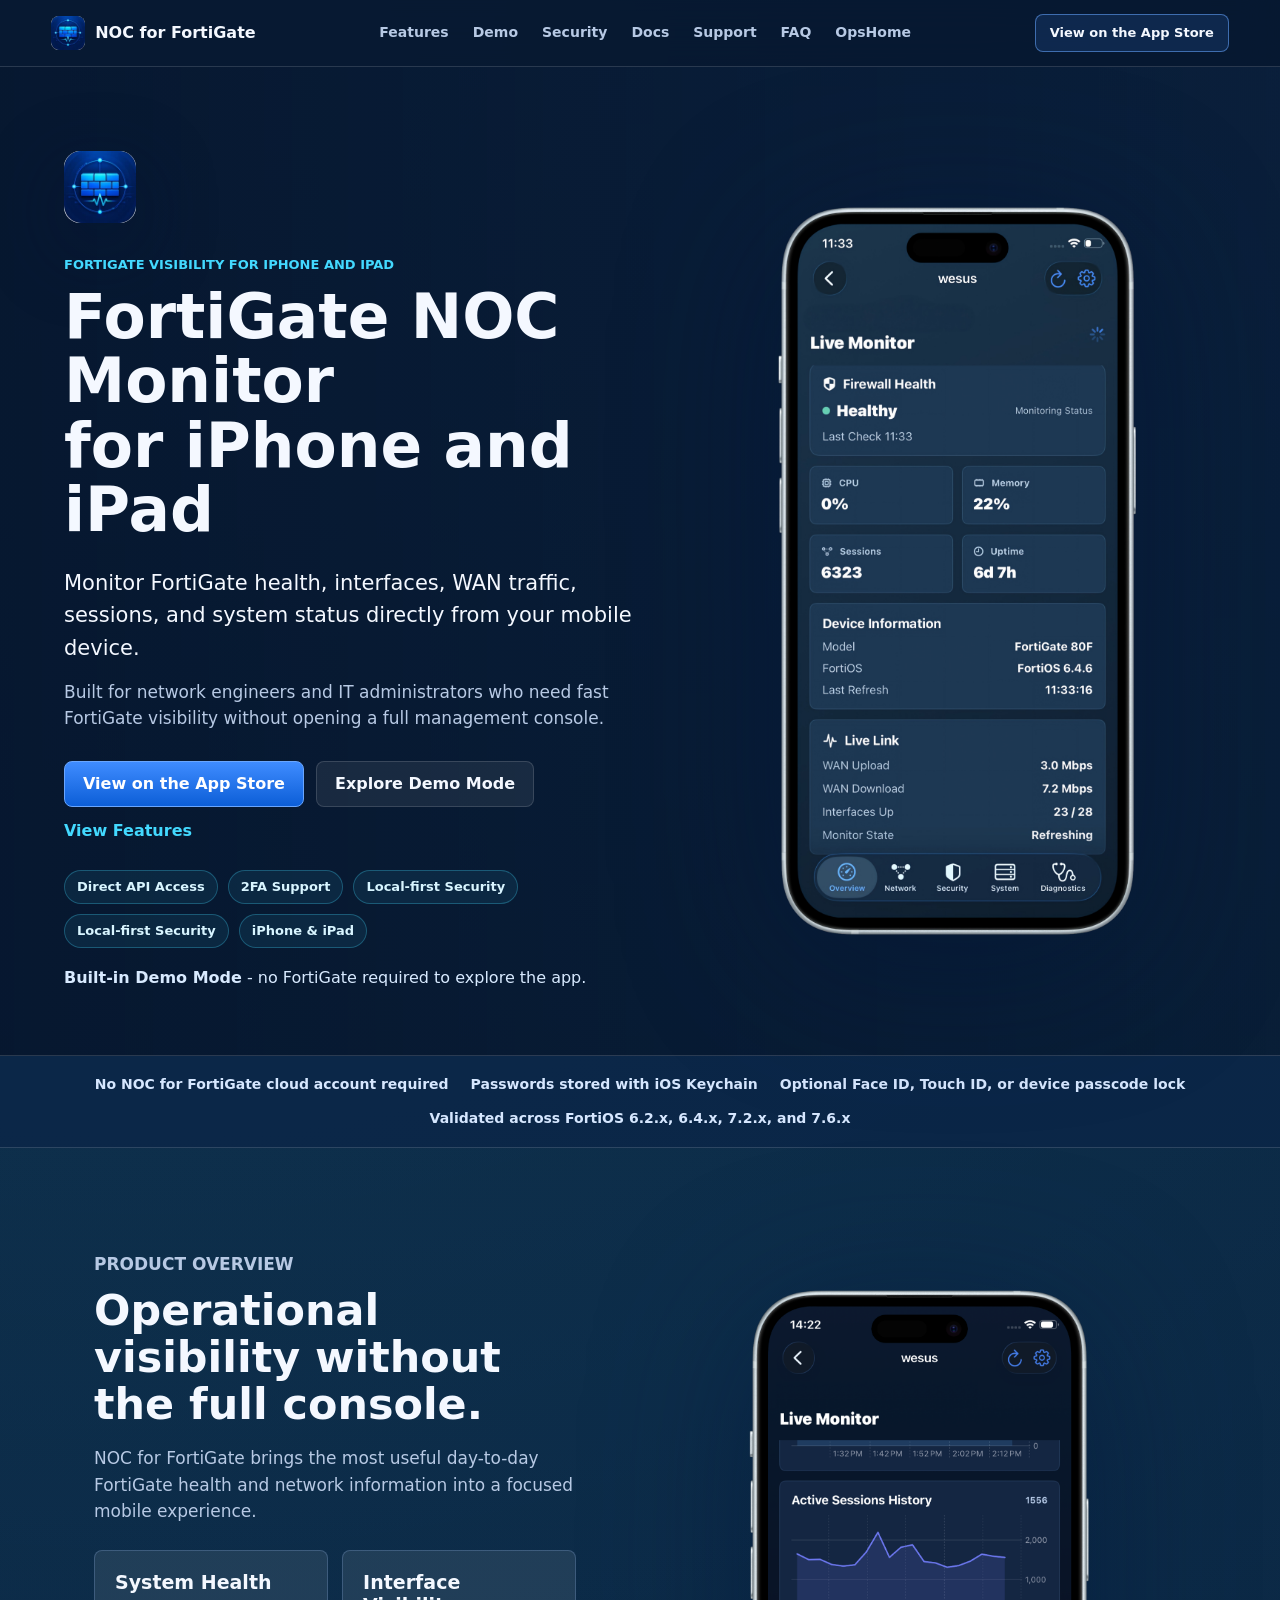
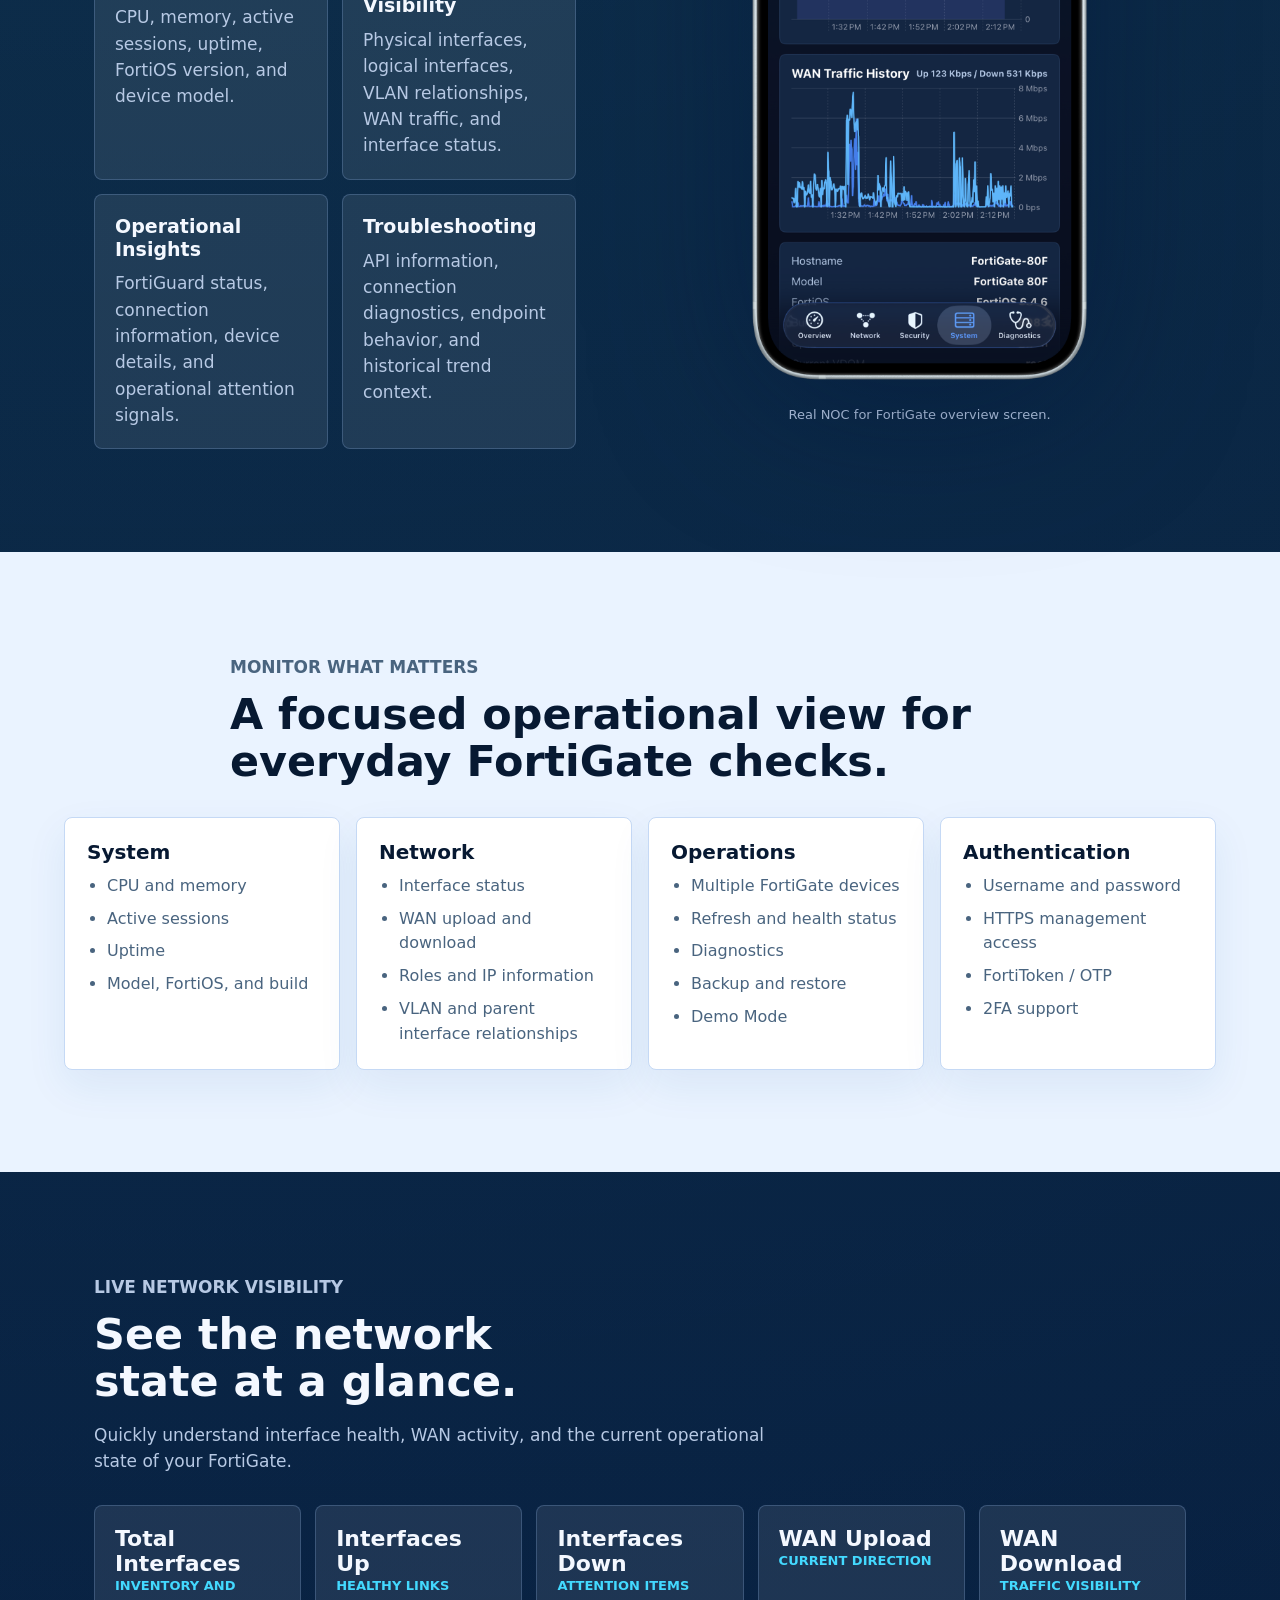
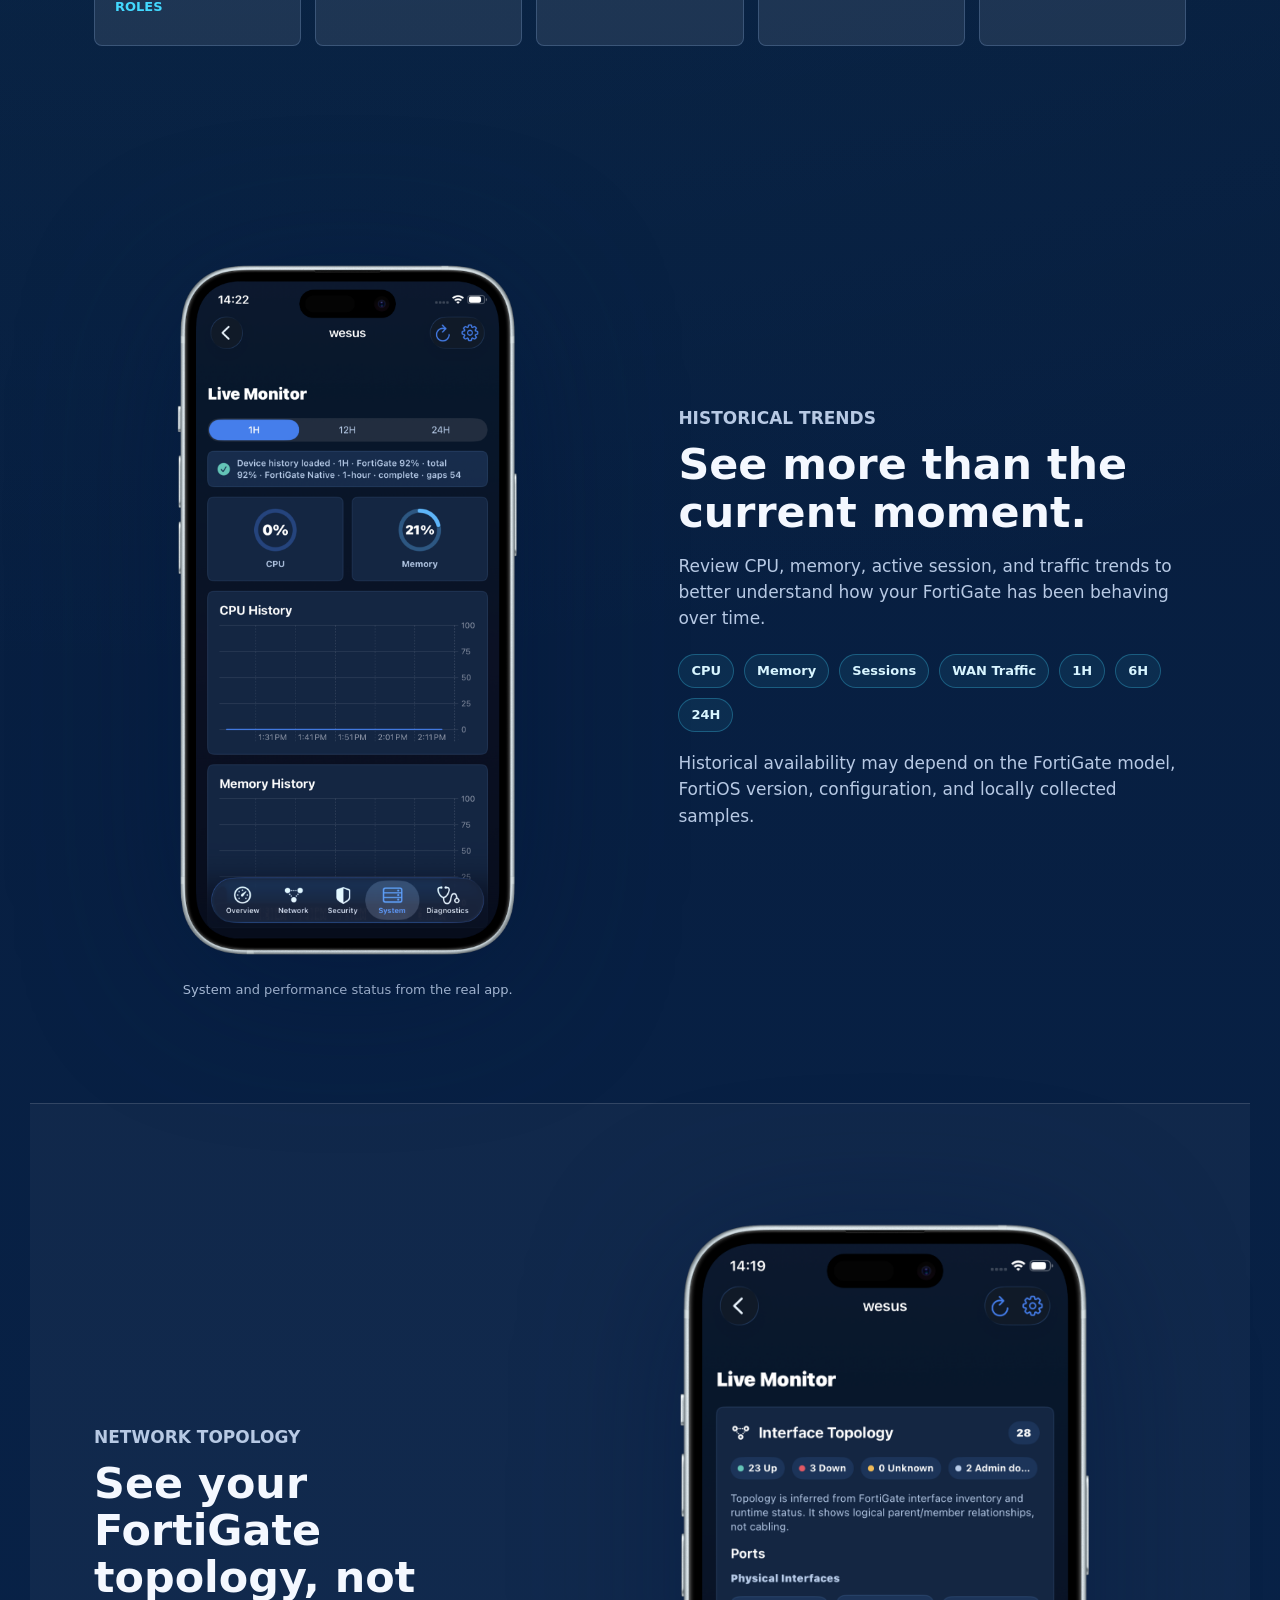
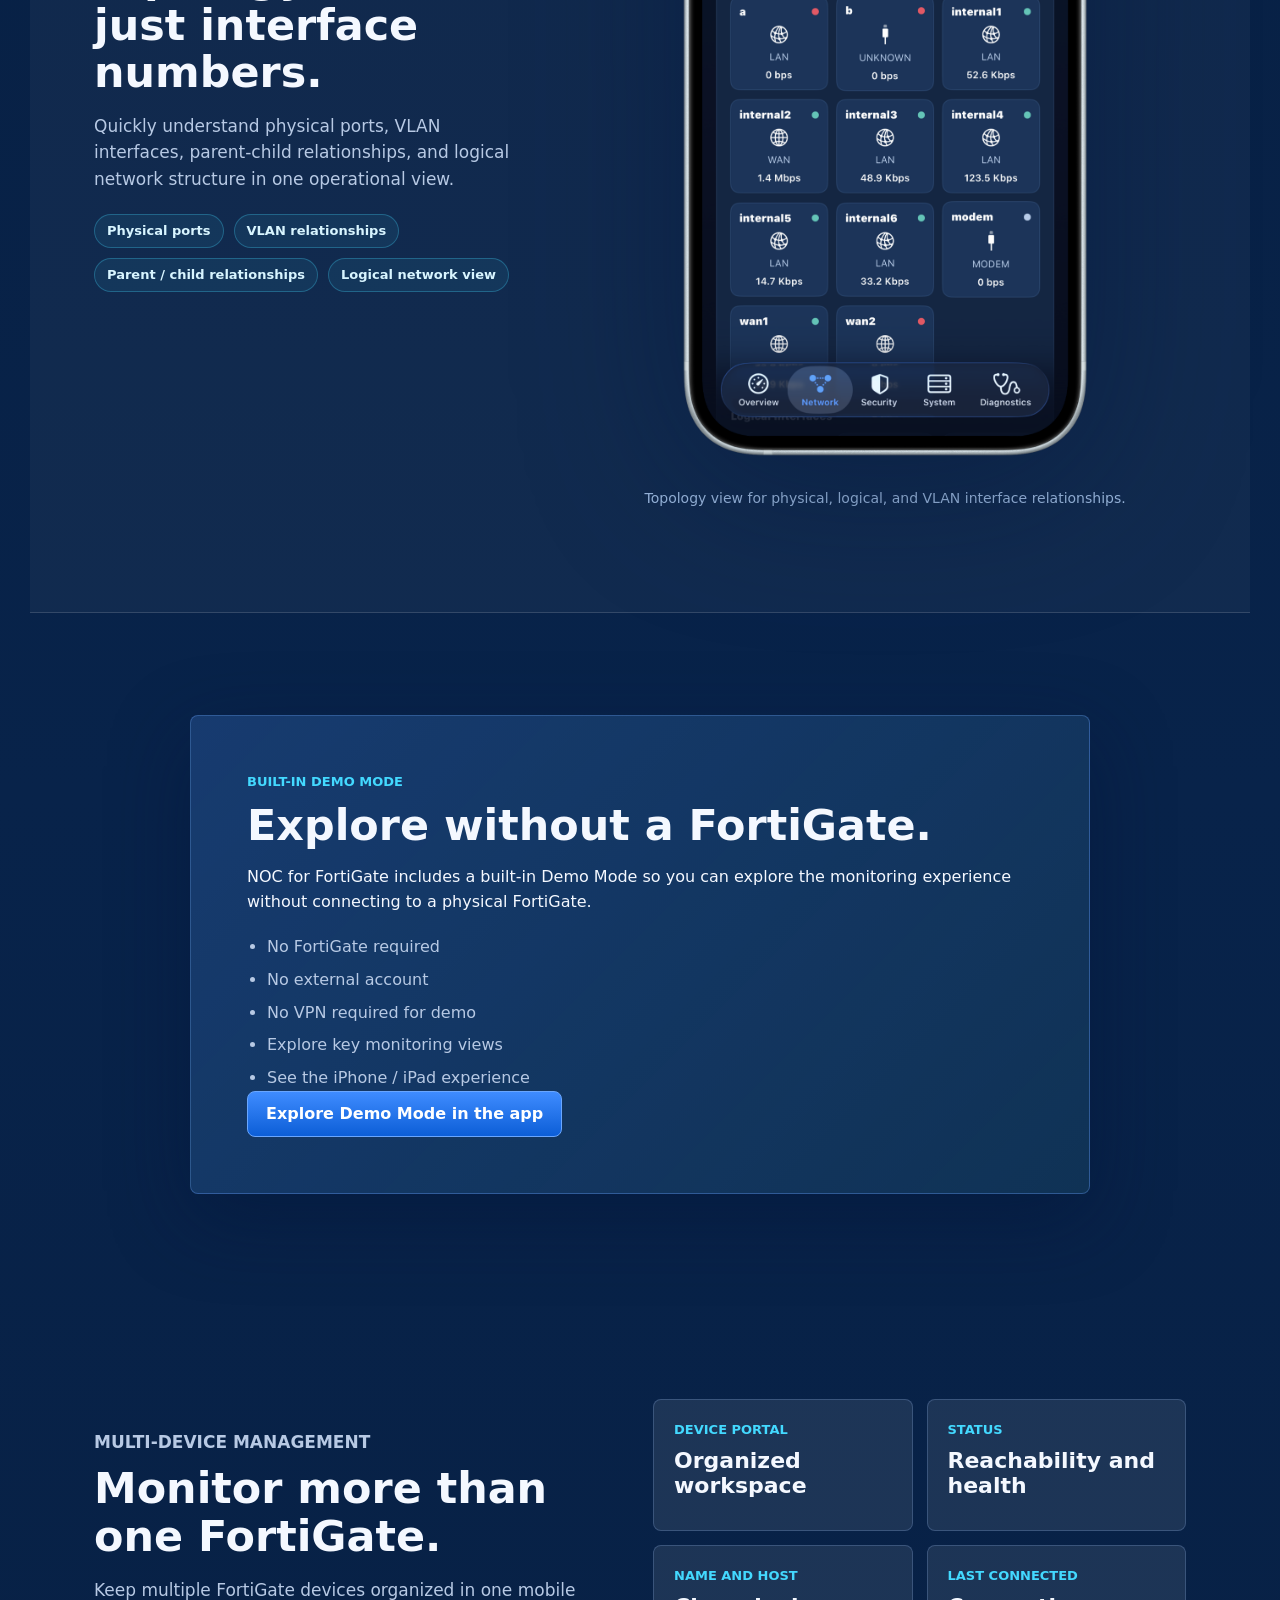
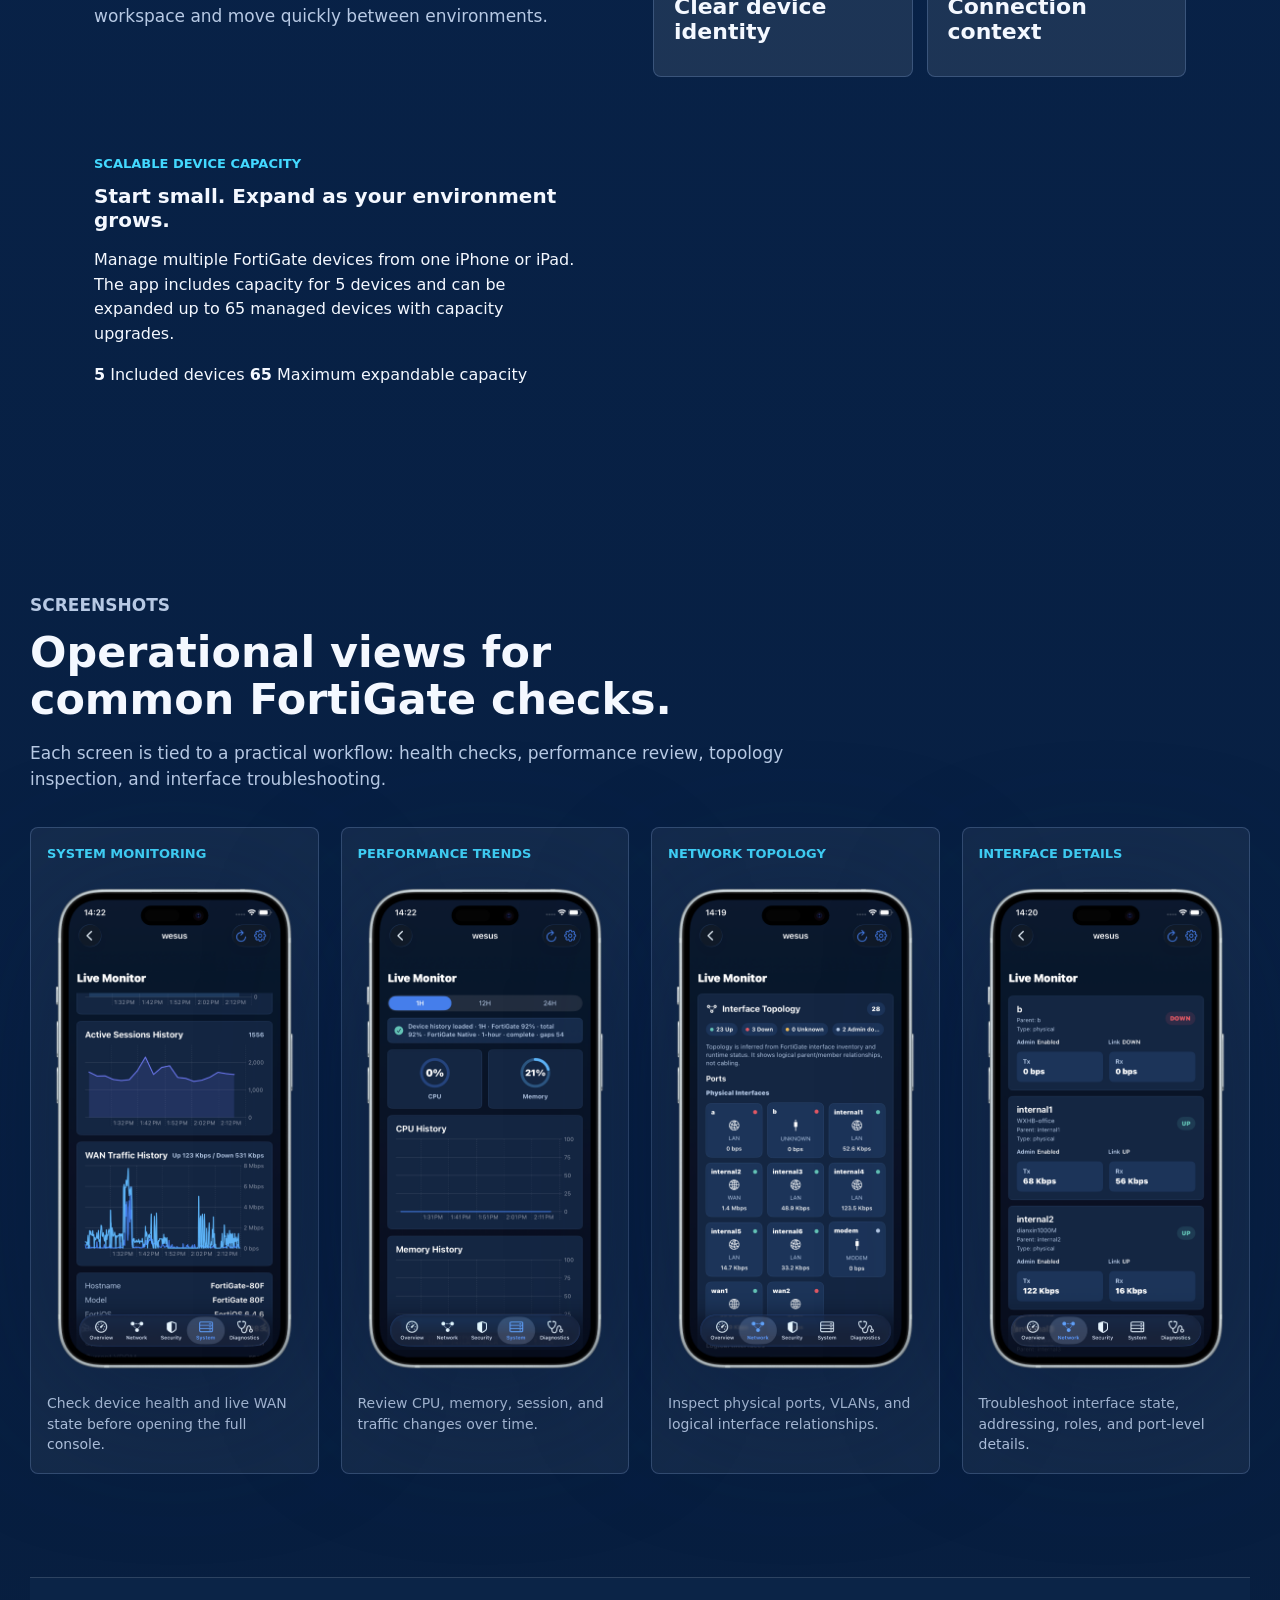
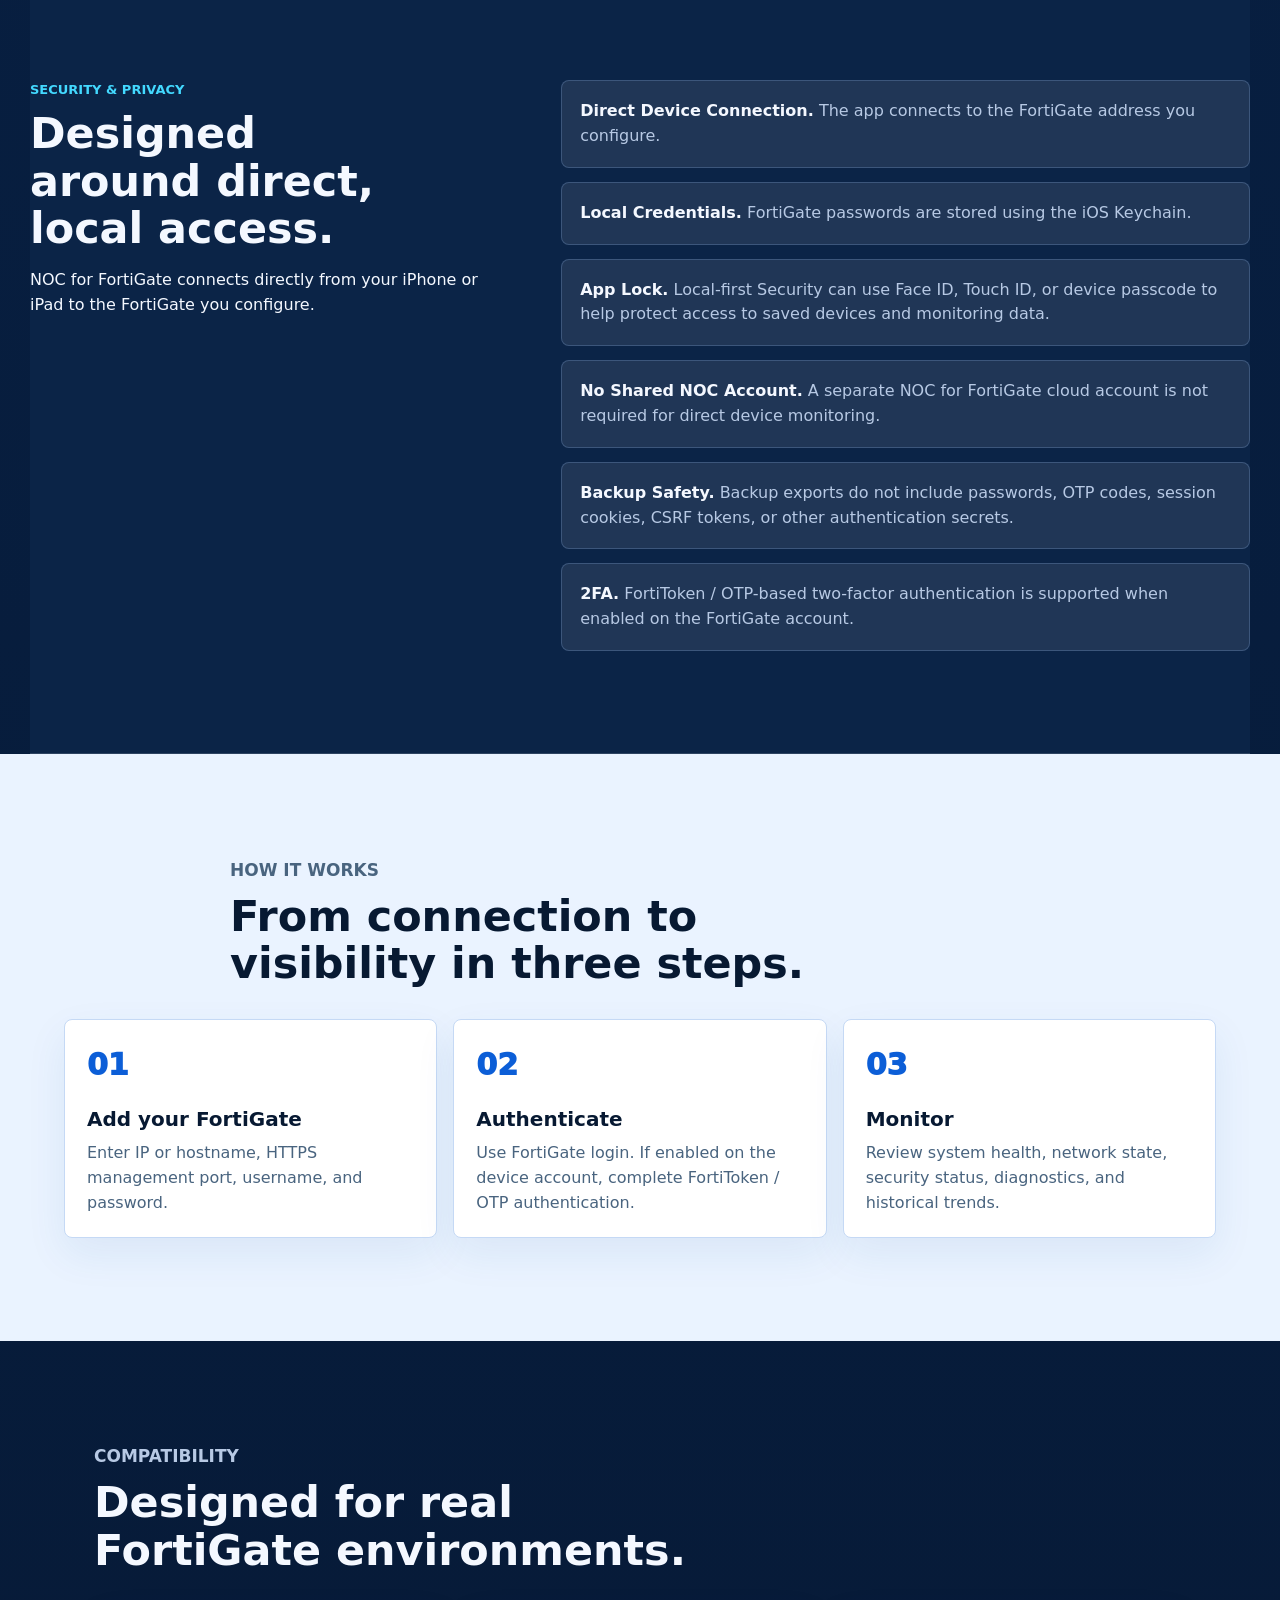
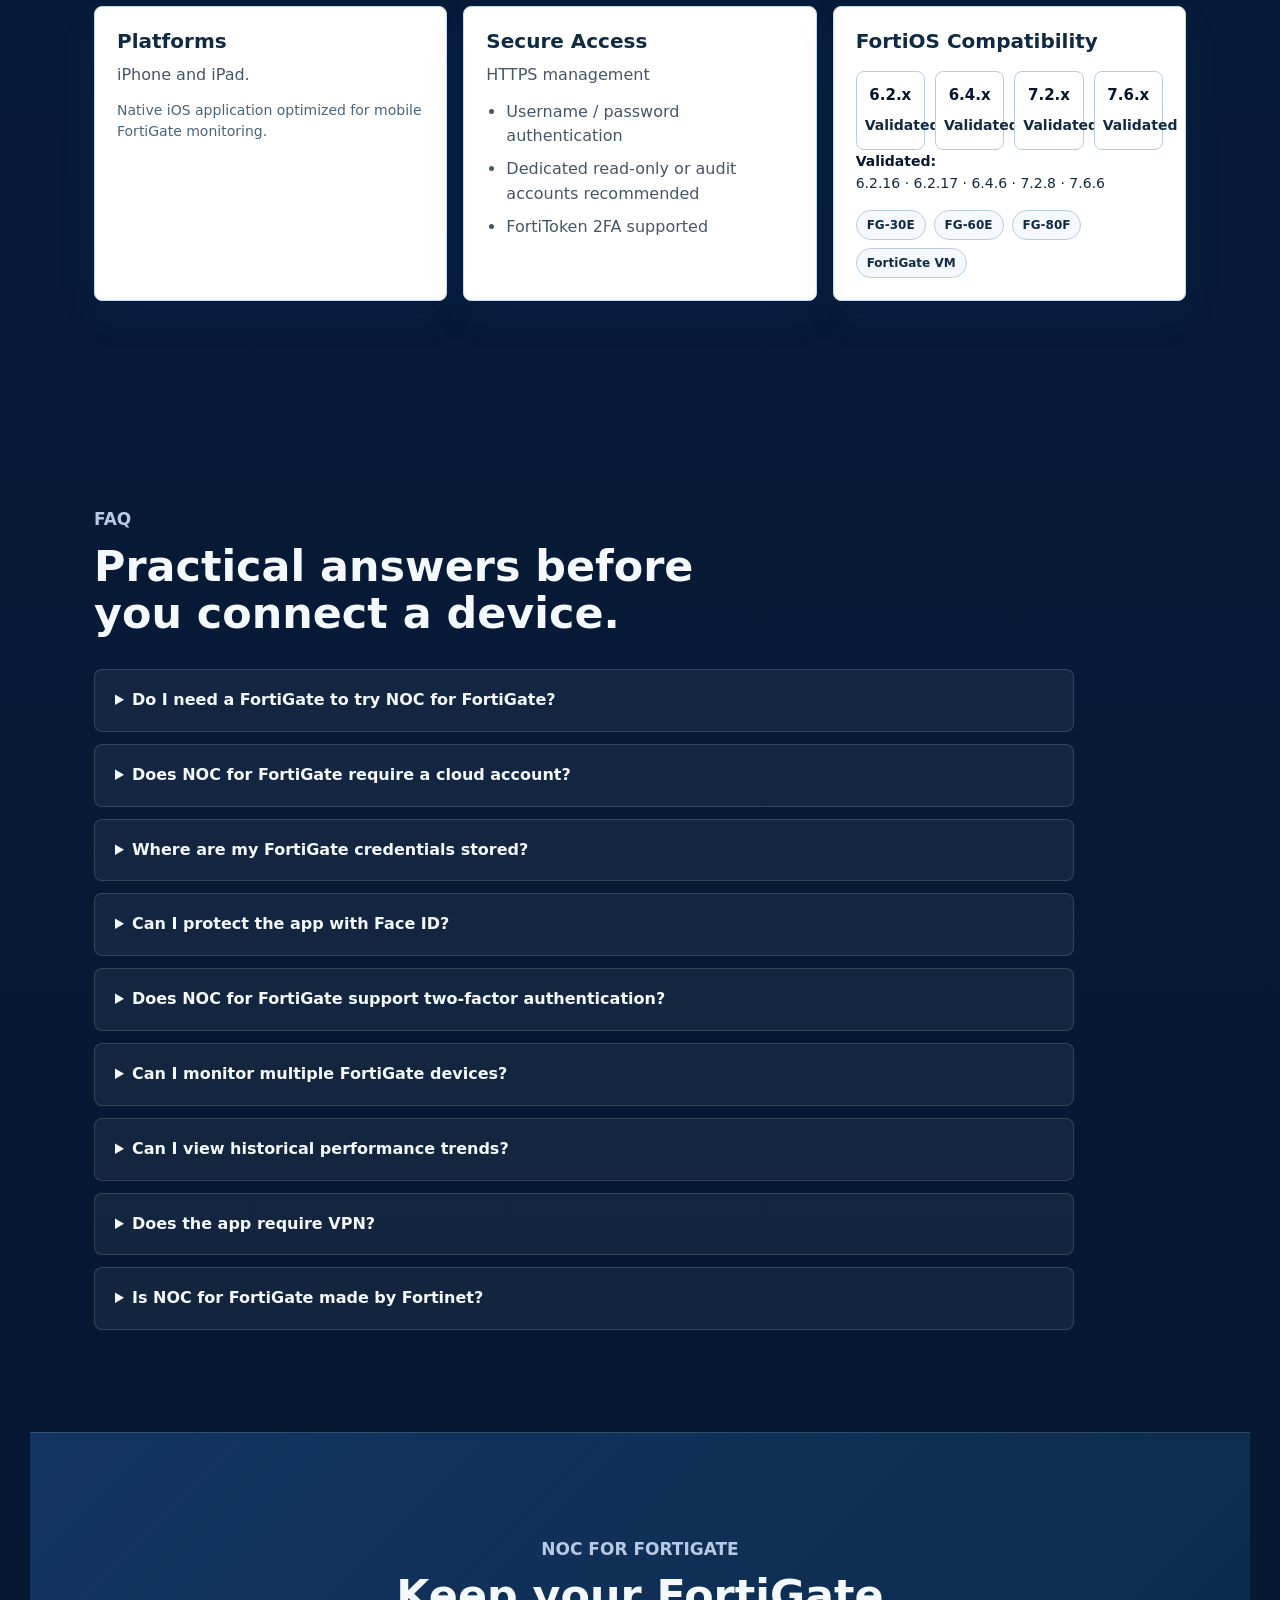
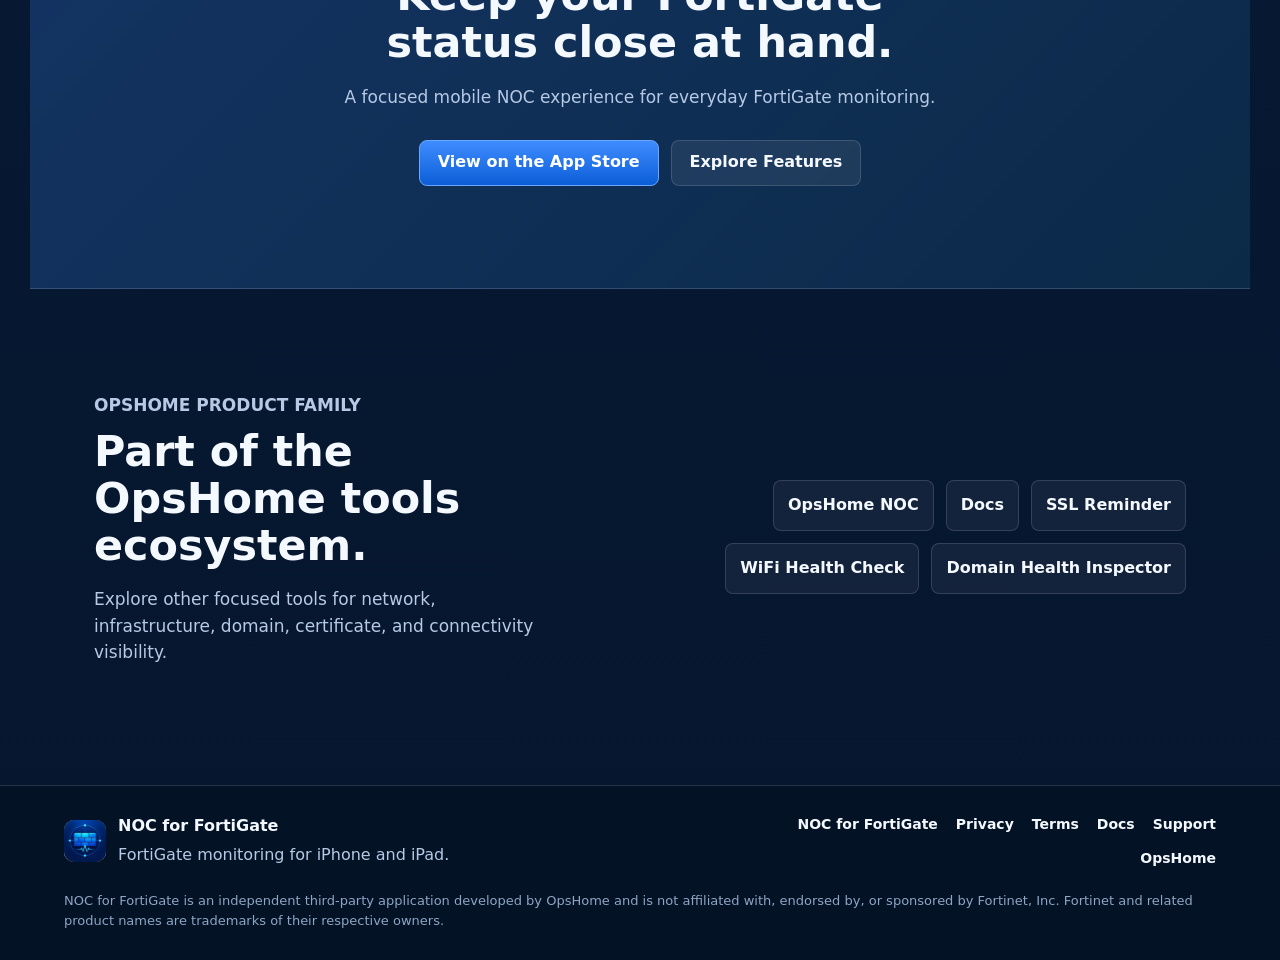
==== commit 7c16b65c: "Add files via upload" ====
--- a/docs/index.html
+++ b/docs/index.html
@@ -21,7 +21,7 @@
   <link rel="apple-touch-icon" href="assets/images/apple-touch-icon.png">
   <link rel="preload" as="image"
     href="assets/images/hero-live-monitor.png"
-    imagesrcset="assets/images/homepage-480.webp 480w, assets/images/homepage-720.webp 720w, assets/images/homepage-960.webp 960w, assets/images/hero-live-monitor.png 1200w"
+    imagesrcset="assets/images/hero-live-monitor.png 1200w"
         imagesizes="(max-width: 680px) 84vw, (max-width: 1020px) 440px, 520px"
         type="image/webp"
         fetchpriority="high">
@@ -119,7 +119,7 @@
           <div class="trust-chips" aria-label="Product highlights">
             <span>Direct API Access</span>
             <span>2FA Support</span>
-            <span>Local-first Security Security</span>
+            <span>Local-first Security</span>
             <span>Local-first Security</span>
             <span>iPhone & iPad</span>
           </div>
@@ -127,10 +127,10 @@
         </div>
         <img class="hero-shot"
             src="assets/images/hero-live-monitor.png"
-            srcset="assets/images/homepage-480.webp 480w, assets/images/homepage-720.webp 720w, assets/images/homepage-960.webp 960w, assets/images/hero-live-monitor.png 1200w"
+            srcset="assets/images/hero-live-monitor.png 1200w"
              sizes="(max-width: 680px) 84vw, (max-width: 1020px) 440px, 520px"
              width="1419" height="2796"
-             alt="NOC for FortiGate live monitor showing FortiGate health, CPU, memory, sessions, uptime, WAN traffic, and interface status"
+             alt="FortiGate NOC Monitor live monitor showing FortiGate health, CPU, memory, sessions, uptime, WAN traffic, and interface status"
              fetchpriority="high"
              decoding="async">
       </div>
@@ -380,7 +380,7 @@
       <div class="security-list">
         <p><strong>Direct Device Connection.</strong> The app connects to the FortiGate address you configure.</p>
         <p><strong>Local Credentials.</strong> FortiGate passwords are stored using the iOS Keychain.</p>
-        <p><strong>App Lock.</strong> Local-first Security Security can use Face ID, Touch ID, or device passcode to help protect access to saved devices and monitoring data.</p>
+        <p><strong>App Lock.</strong> Local-first Security can use Face ID, Touch ID, or device passcode to help protect access to saved devices and monitoring data.</p>
         <p><strong>No Shared NOC Account.</strong> A separate NOC for FortiGate cloud account is not required for direct device monitoring.</p>
         <p><strong>Backup Safety.</strong> Backup exports do not include passwords, OTP codes, session cookies, CSRF tokens, or other authentication secrets.</p>
         <p><strong>2FA.</strong> FortiToken / OTP-based two-factor authentication is supported when enabled on the FortiGate account.</p>
@@ -470,7 +470,7 @@
         </details>
         <details>
           <summary>Can I protect the app with Face ID?</summary>
-          <p>Yes. Local-first Security Security can use Face ID, Touch ID, or device passcode to help protect access to saved devices and monitoring data when enabled.</p>
+          <p>Yes. Local-first Security can use Face ID, Touch ID, or device passcode to help protect access to saved devices and monitoring data when enabled.</p>
         </details>
         <details>
           <summary>Does NOC for FortiGate support two-factor authentication?</summary>
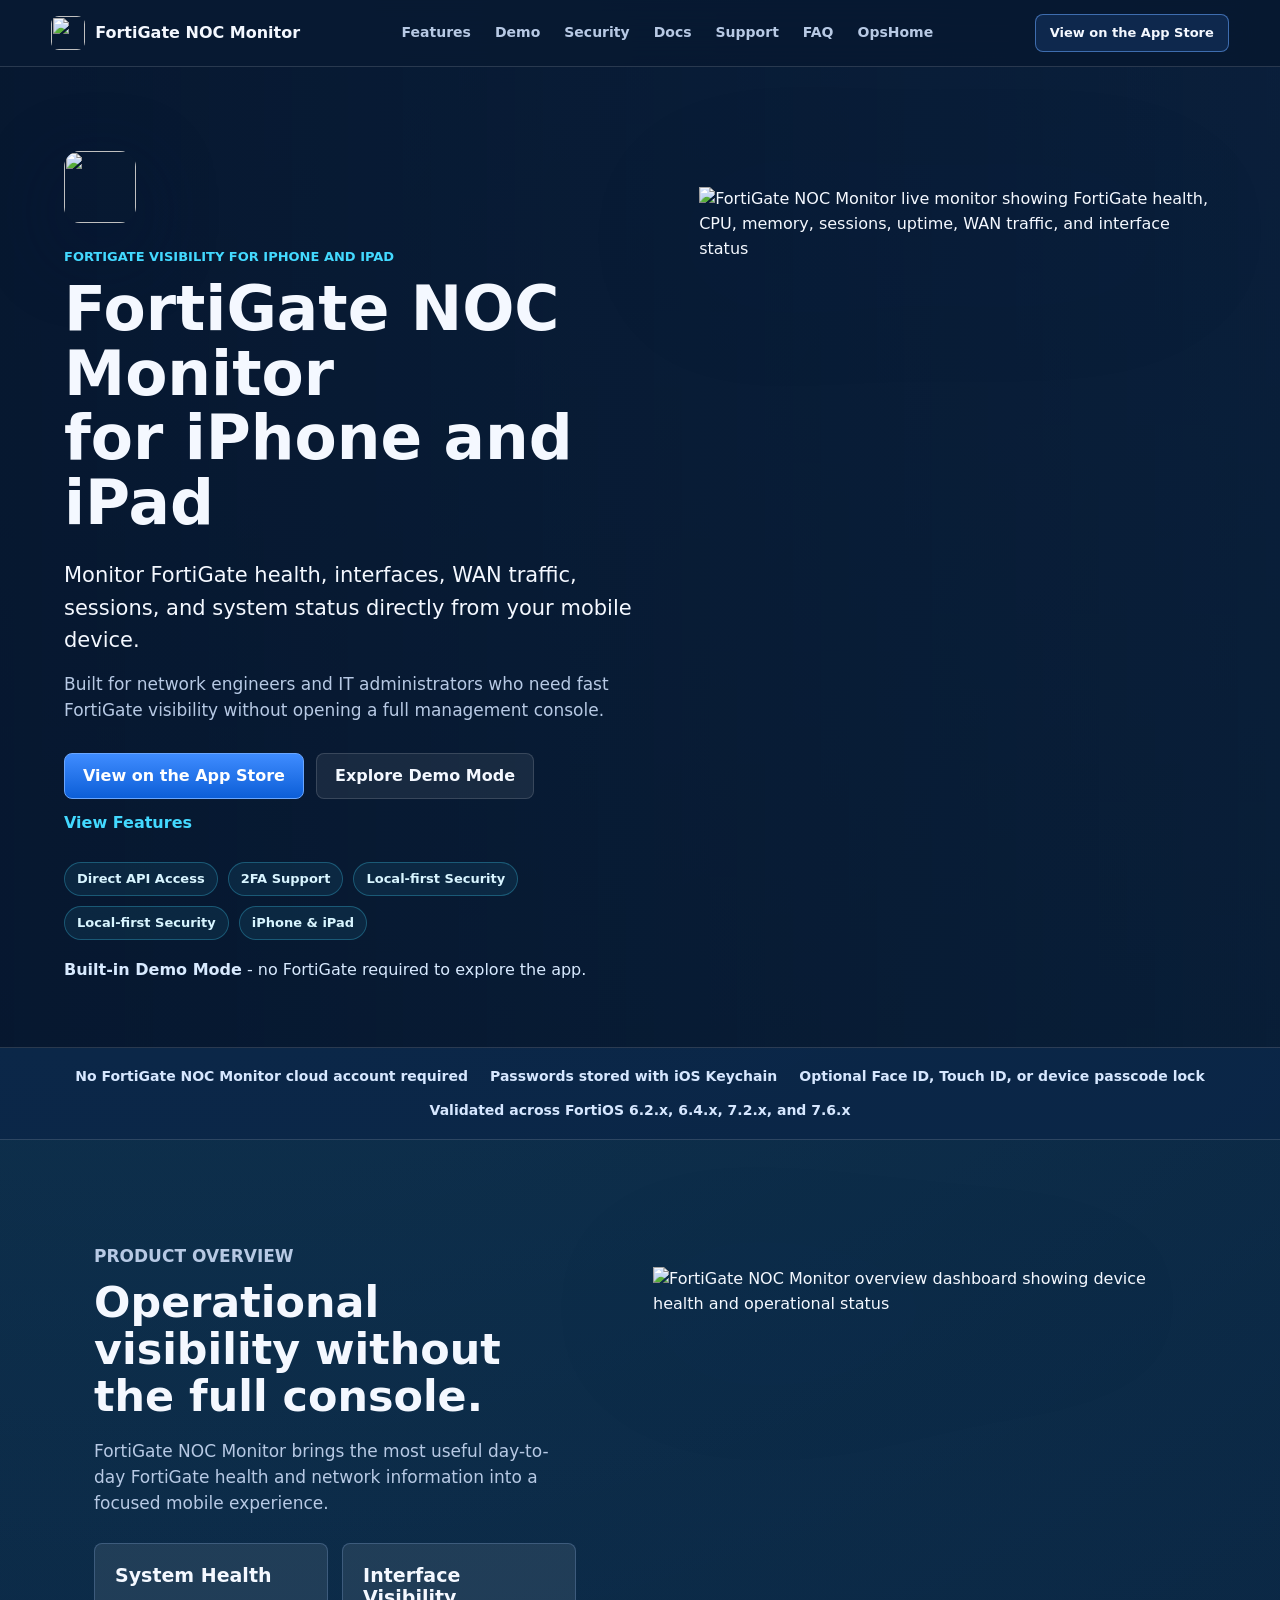
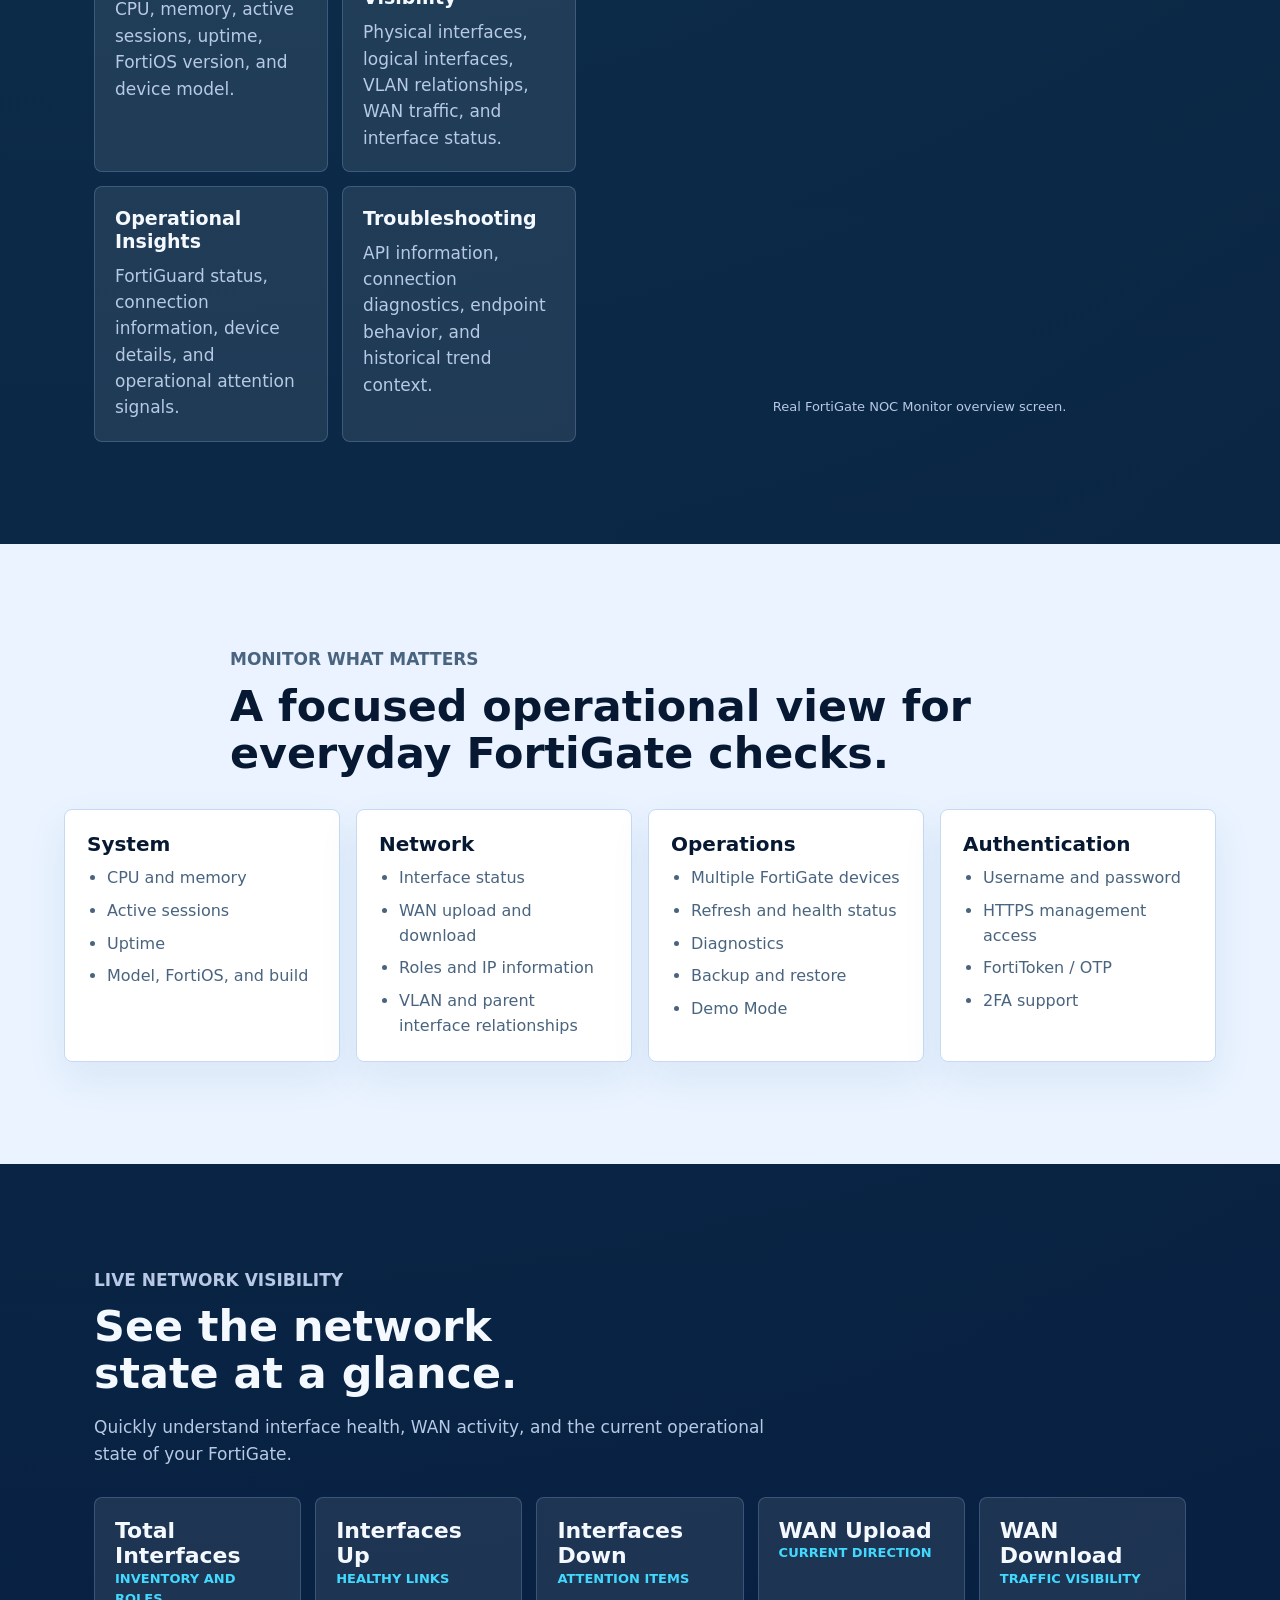
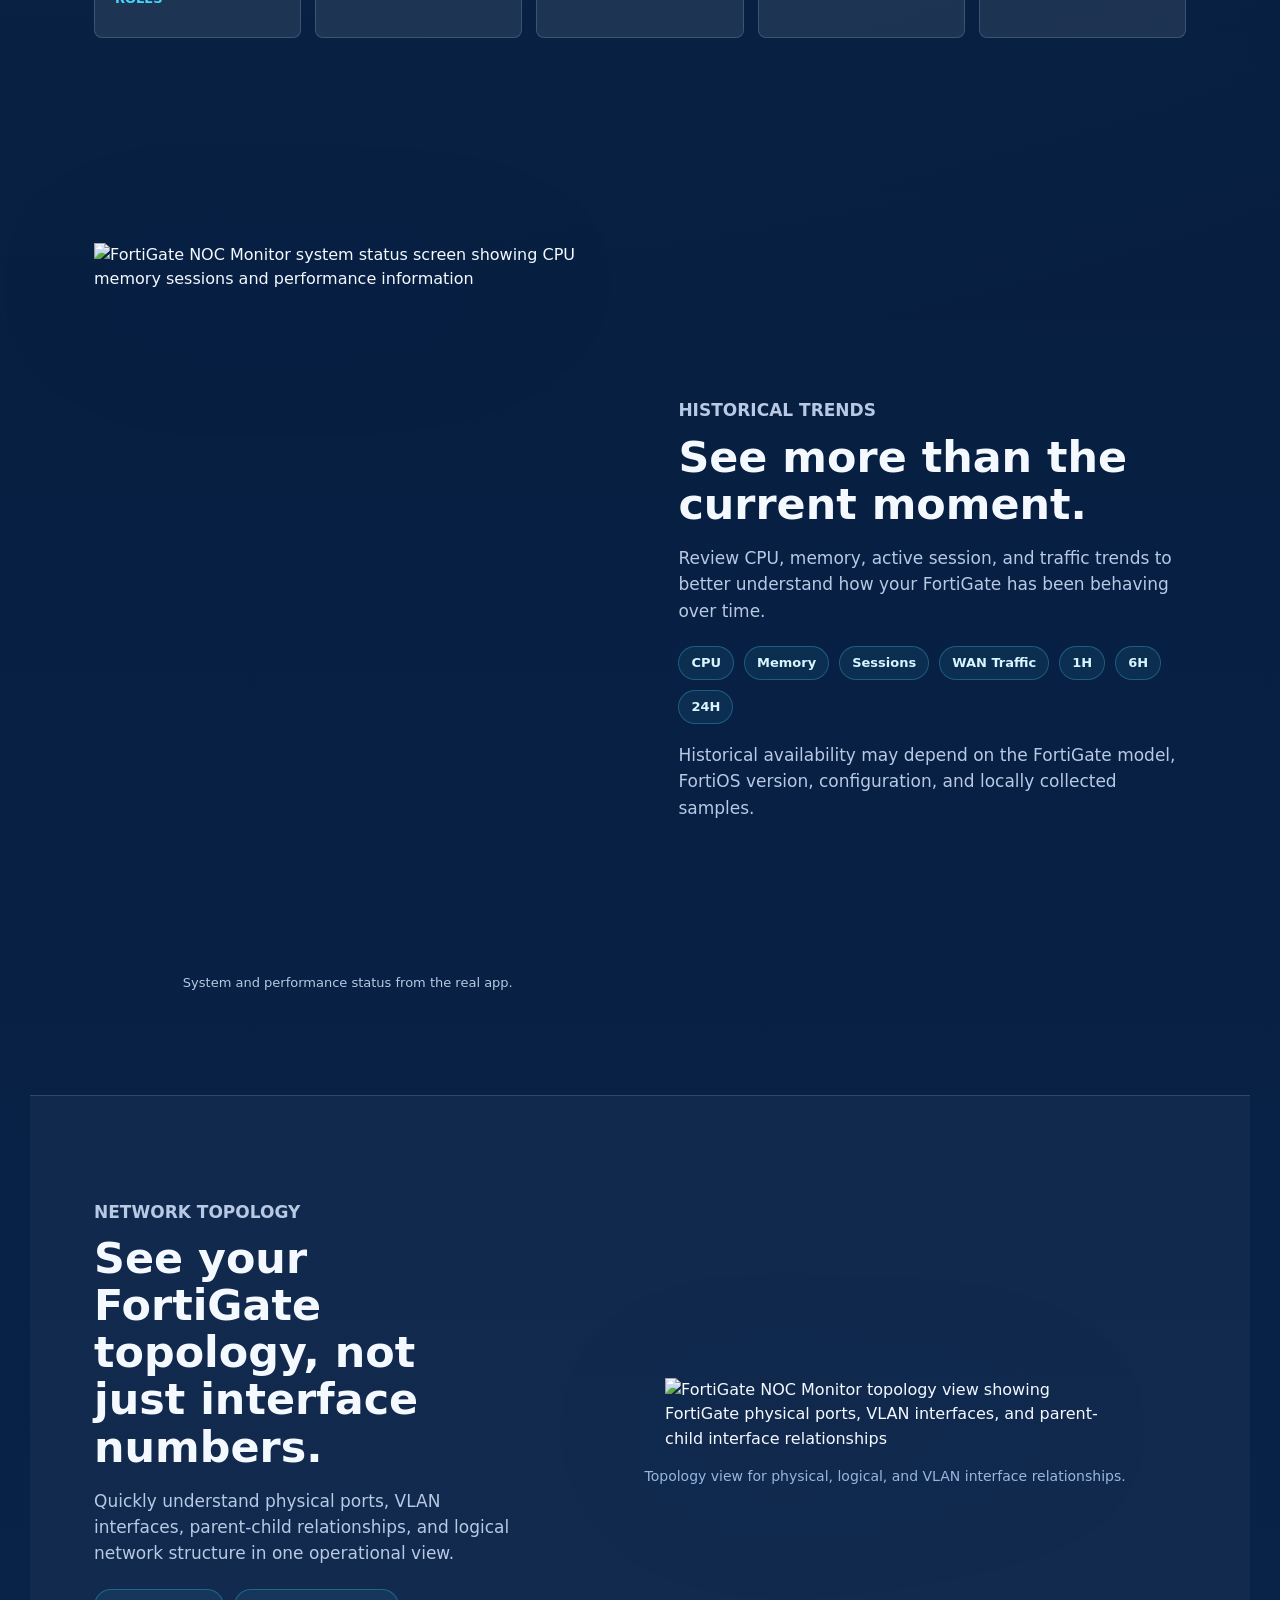
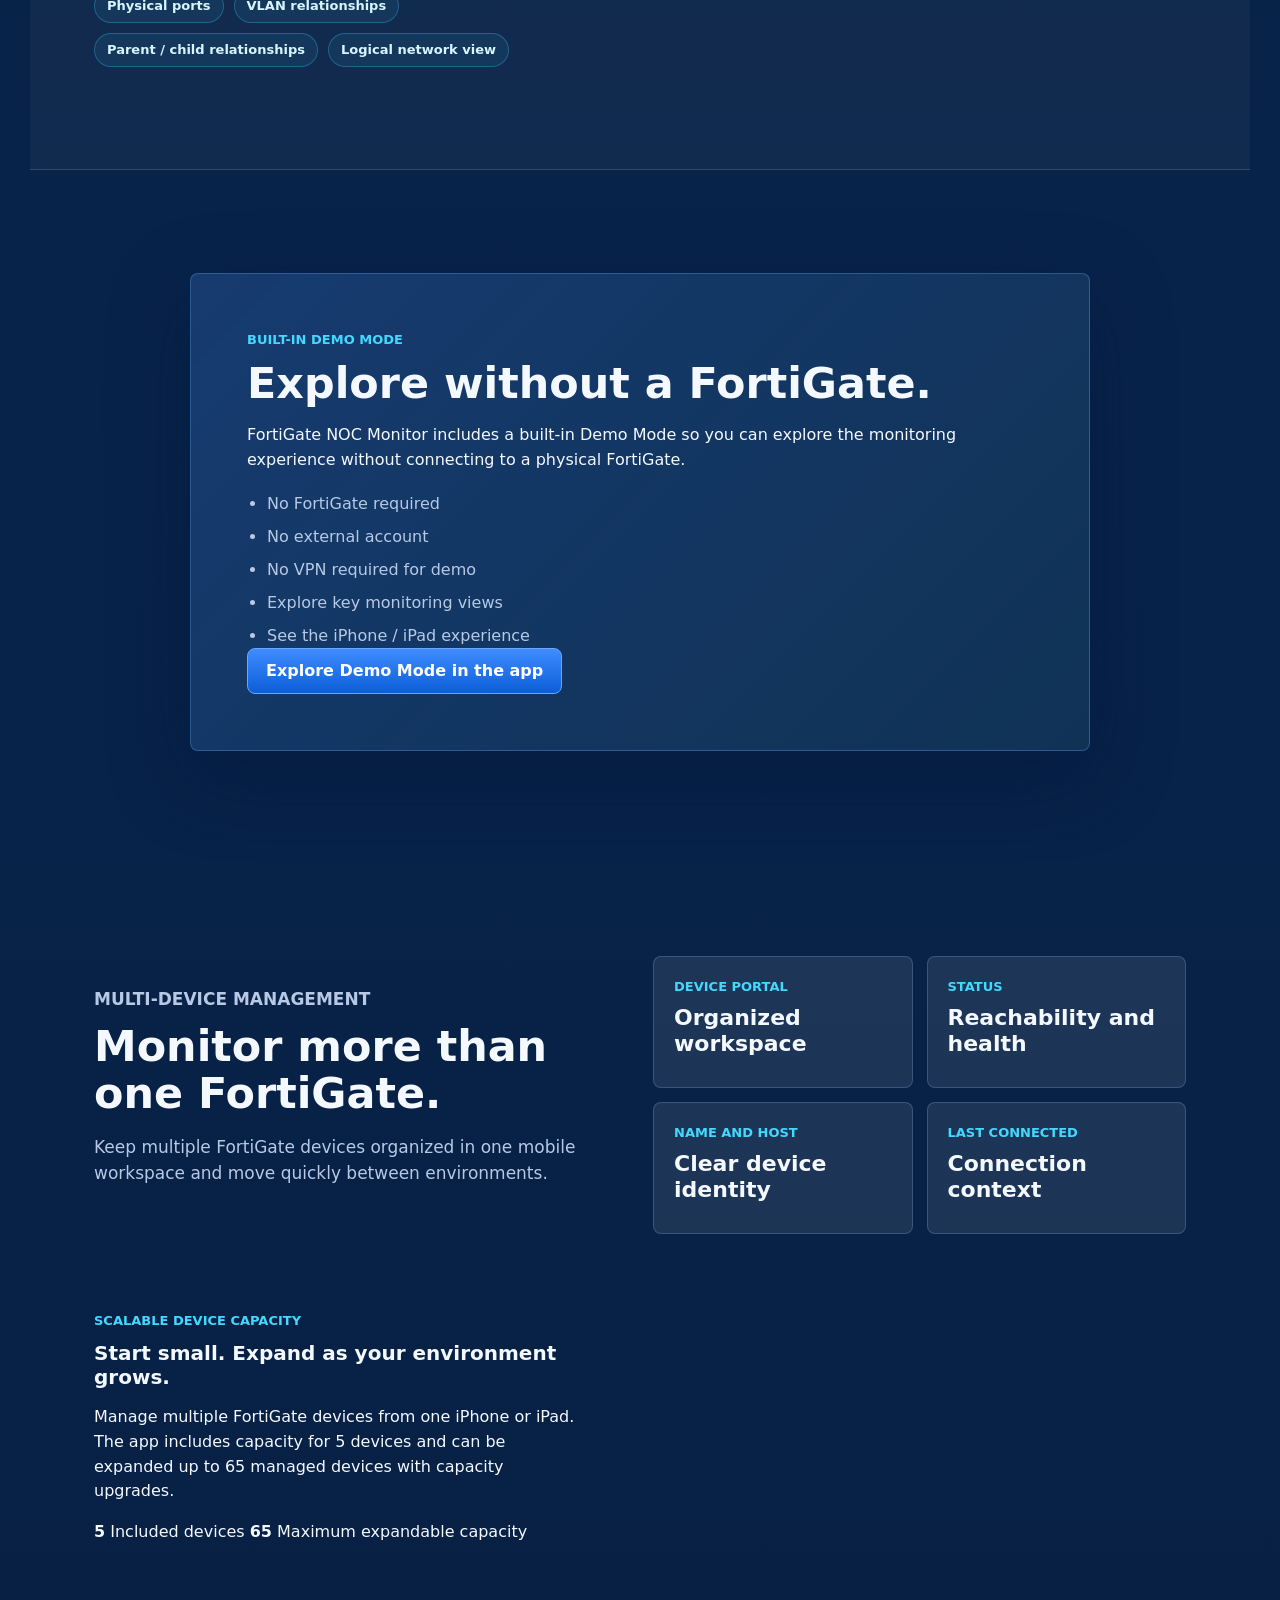
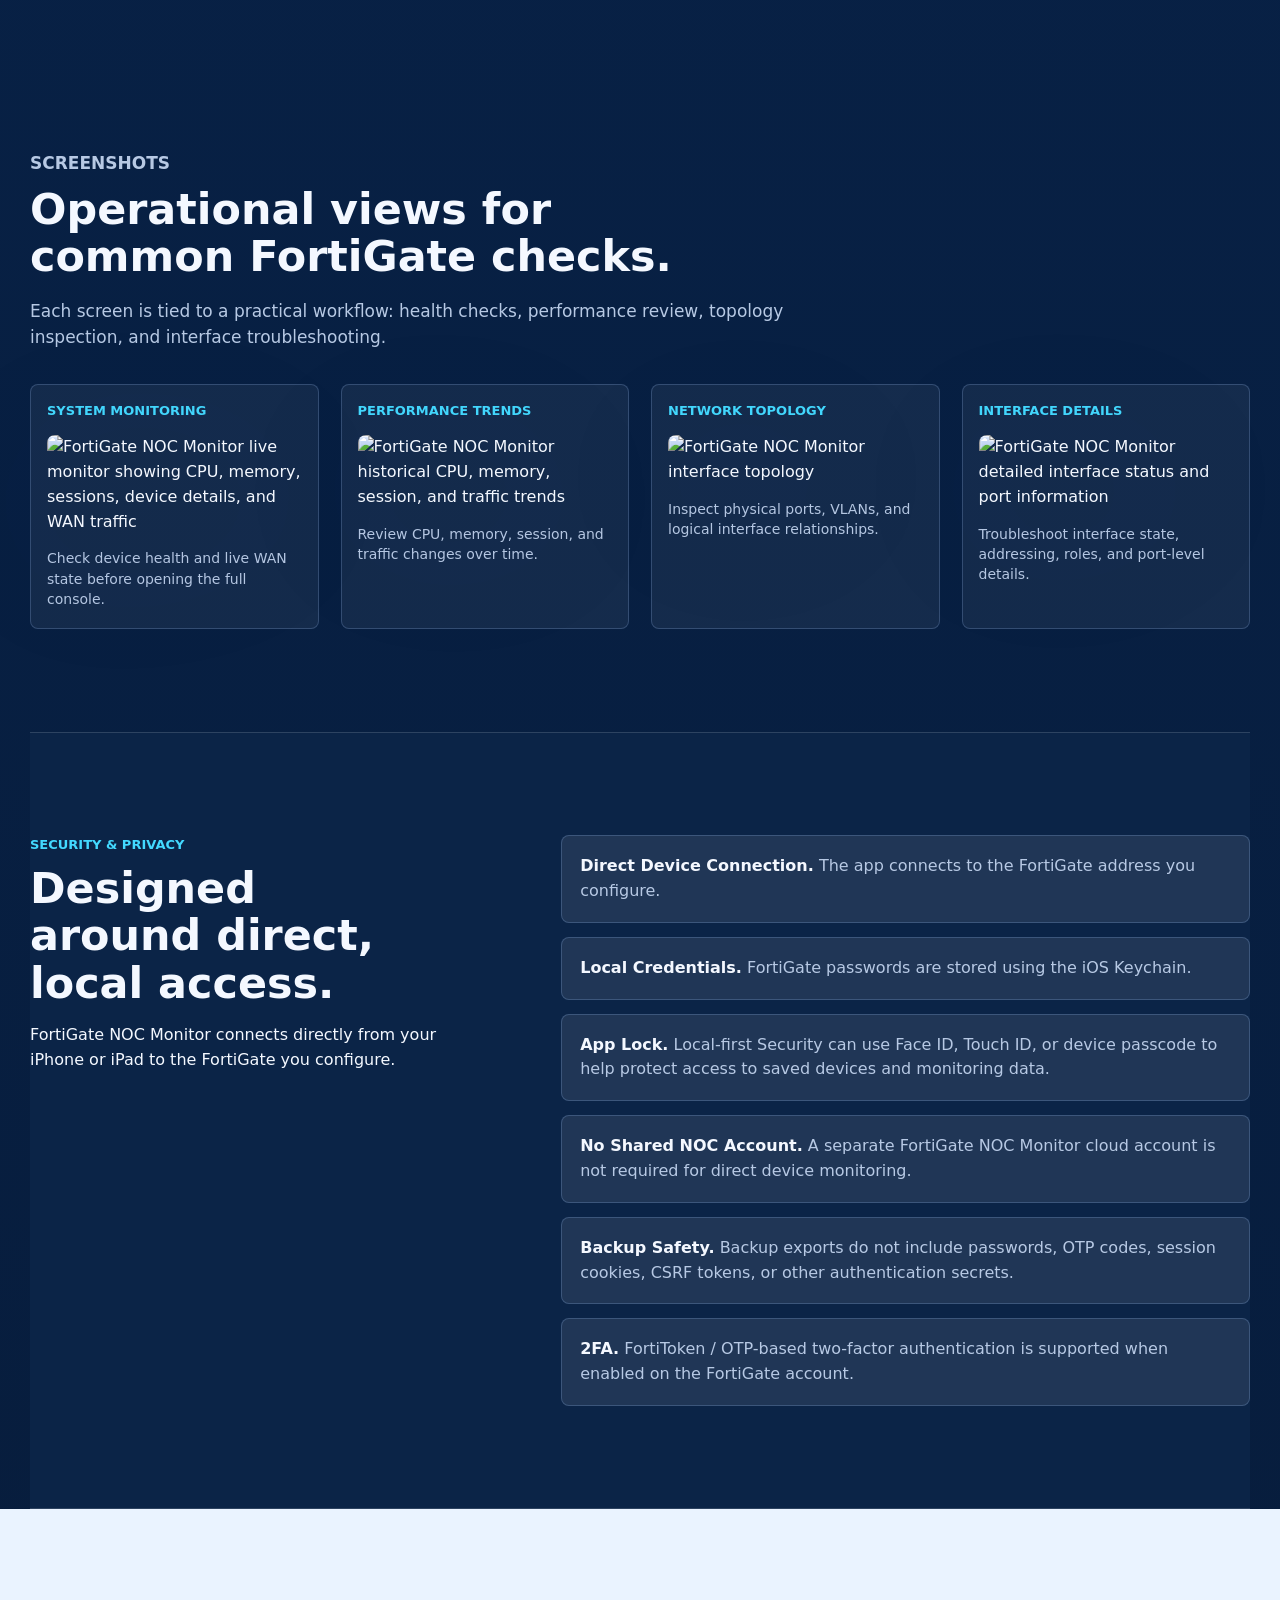
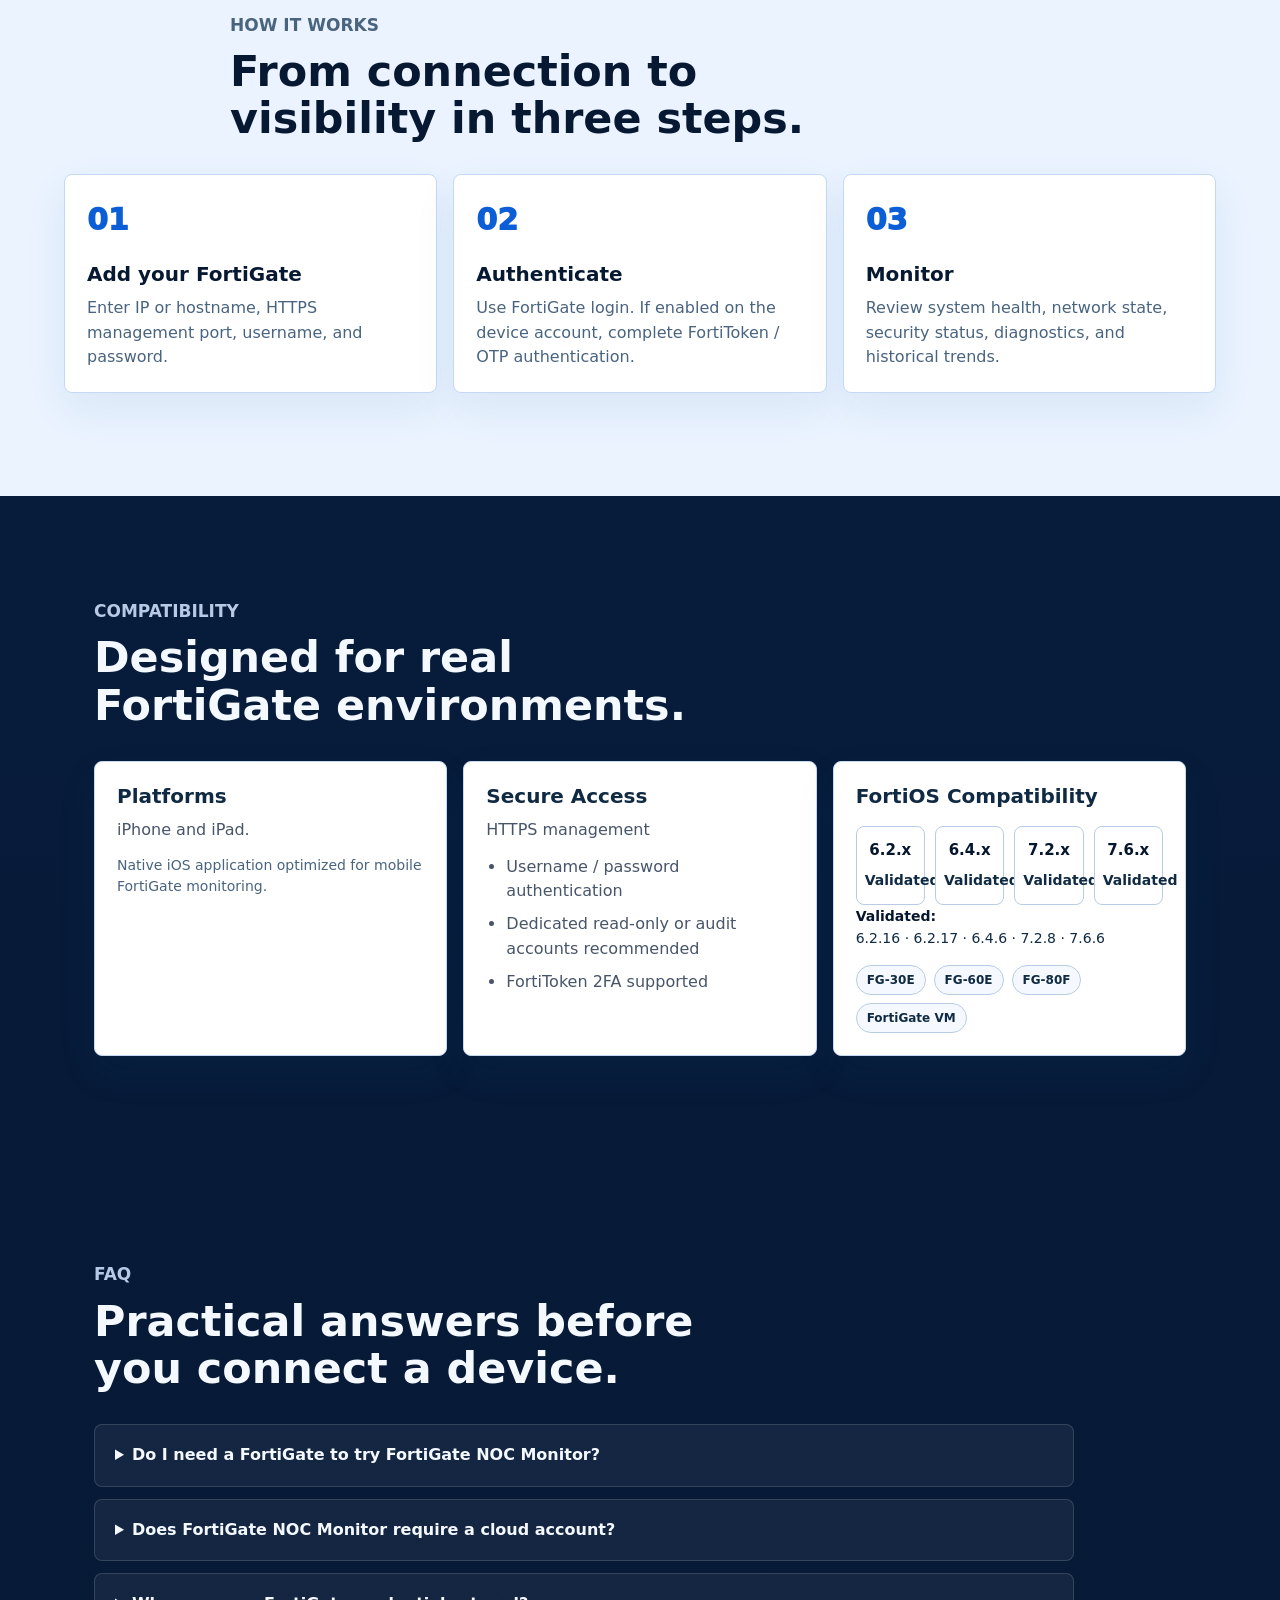
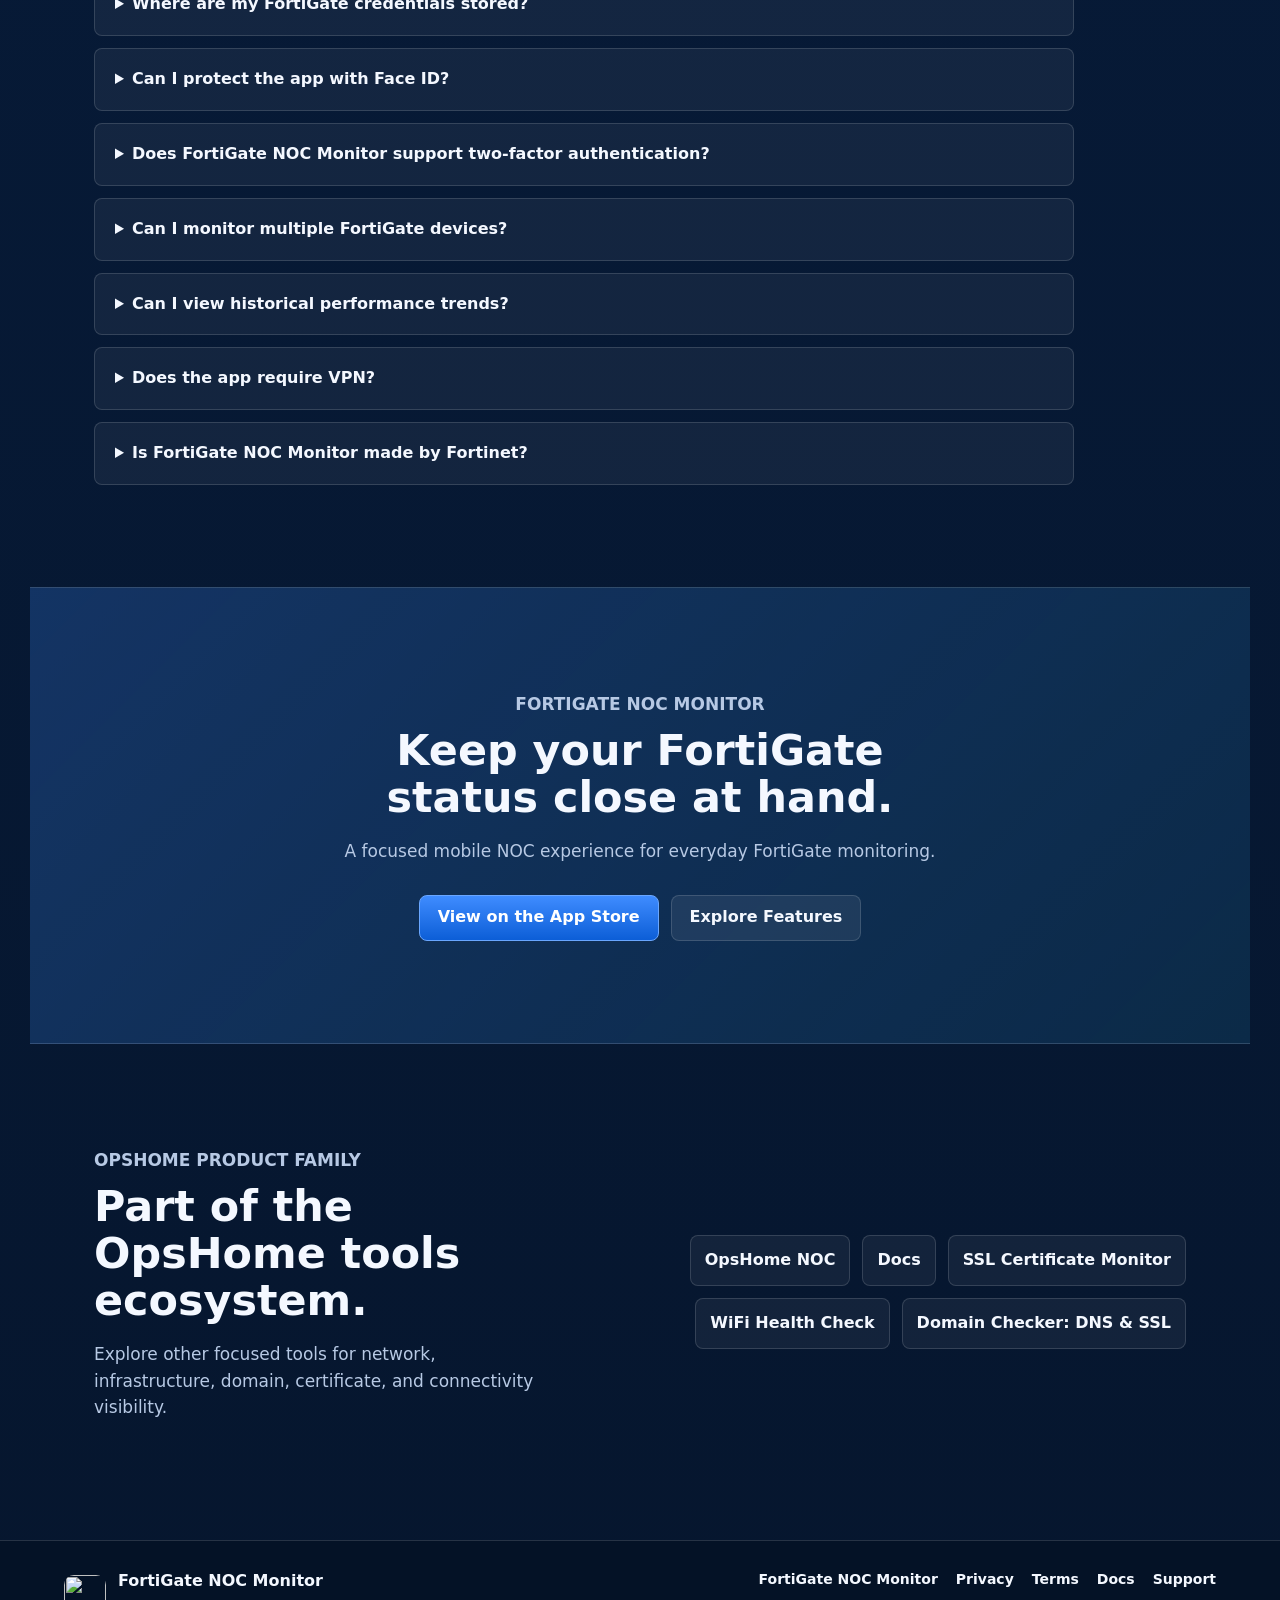
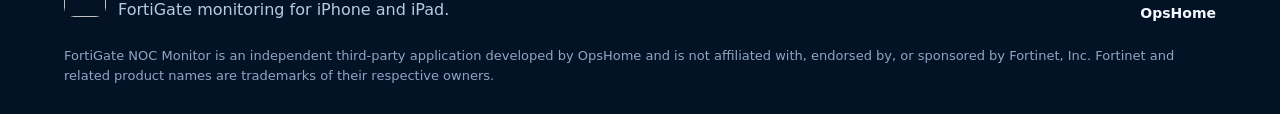
==== commit e56a05a0: "Add files via upload" ====
--- a/docs/index.html
+++ b/docs/index.html
@@ -3,18 +3,18 @@
 <head>
   <meta charset="utf-8">
   <meta name="viewport" content="width=device-width, initial-scale=1">
-  <title>NOC for FortiGate - FortiGate Monitoring App for iPhone and iPad</title>
-  <meta name="description" content="NOC for FortiGate is a mobile FortiGate monitoring application for IT administrators and network engineers. Monitor system health, interfaces, WAN traffic, topology, sessions and historical trends directly from iPhone and iPad.">
+  <title>FortiGate NOC Monitor - FortiGate Monitoring App for iPhone and iPad</title>
+  <meta name="description" content="FortiGate NOC Monitor is a mobile FortiGate monitoring application for IT administrators and network engineers. Monitor system health, interfaces, WAN traffic, topology, sessions and historical trends directly from iPhone and iPad.">
   <meta name="keywords" content="FortiGate monitoring, FortiGate dashboard, FortiGate mobile app, network monitoring, firewall monitoring">
   <link rel="canonical" href="https://fgt.opshome.run/">
   <meta property="og:type" content="website">
-  <meta property="og:title" content="NOC for FortiGate - FortiGate Monitoring App for iPhone and iPad">
+  <meta property="og:title" content="FortiGate NOC Monitor - FortiGate Monitoring App for iPhone and iPad">
   <meta property="og:description" content="A mobile FortiGate monitoring application for IT administrators and network engineers. Monitor health, interfaces, WAN traffic, topology, sessions, and historical trends from iPhone and iPad.">
   <meta property="og:url" content="https://fgt.opshome.run/">
   <meta property="og:image" content="https://fgt.opshome.run/assets/images/fgt-og-1200x630.jpg">
-  <meta property="og:site_name" content="NOC for FortiGate">
+  <meta property="og:site_name" content="FortiGate NOC Monitor">
   <meta name="twitter:card" content="summary_large_image">
-  <meta name="twitter:title" content="NOC for FortiGate - FortiGate Monitoring App for iPhone and iPad">
+  <meta name="twitter:title" content="FortiGate NOC Monitor - FortiGate Monitoring App for iPhone and iPad">
   <meta name="twitter:description" content="FortiGate NOC Monitor<br>for iPhone and iPad Monitor health, interfaces, WAN traffic, topology, sessions, and trends directly from iPhone and iPad.">
   <meta name="twitter:image" content="https://fgt.opshome.run/assets/images/fgt-og-1200x630.jpg">
   <link rel="icon" href="favicon.ico" sizes="any">
@@ -34,8 +34,8 @@
         "@type": "WebSite",
         "@id": "https://fgt.opshome.run/#website",
         "url": "https://fgt.opshome.run/",
-        "name": "NOC for FortiGate",
-        "description": "Product website for NOC for FortiGate, a mobile FortiGate monitoring application for IT administrators and network engineers.",
+        "name": "FortiGate NOC Monitor",
+        "description": "Product website for FortiGate NOC Monitor, a mobile FortiGate monitoring application for IT administrators and network engineers.",
         "publisher": {
           "@id": "https://opshome.run/#organization"
         }
@@ -49,10 +49,10 @@
       {
         "@type": "SoftwareApplication",
         "@id": "https://fgt.opshome.run/#softwareapplication",
-        "name": "NOC for FortiGate",
+        "name": "FortiGate NOC Monitor",
         "applicationCategory": "UtilitiesApplication",
         "operatingSystem": "iOS, iPadOS",
-        "description": "NOC for FortiGate is a mobile FortiGate monitoring application for IT administrators and network engineers. Monitor system health, interfaces, WAN traffic, topology, sessions and historical trends directly from iPhone and iPad.",
+        "description": "FortiGate NOC Monitor is a mobile FortiGate monitoring application for IT administrators and network engineers. Monitor system health, interfaces, WAN traffic, topology, sessions and historical trends directly from iPhone and iPad.",
         "url": "https://fgt.opshome.run/",
         "downloadUrl": "https://apps.apple.com/us/app/noc-for-fgt/id6796713266",
         "publisher": {
@@ -82,9 +82,9 @@
 </head>
 <body>
   <header class="site-header">
-    <a class="brand" href="/" aria-label="NOC for FortiGate home">
+    <a class="brand" href="/" aria-label="FortiGate NOC Monitor home">
       <img src="assets/images/logo-96.webp" alt="" class="brand-logo" width="96" height="96" decoding="async">
-      <span>NOC for FortiGate</span>
+      <span>FortiGate NOC Monitor</span>
     </a>
     <nav class="site-nav" aria-label="Primary navigation">
       <a href="#features">Features</a>
@@ -137,7 +137,7 @@
     </section>
 
     <section class="trust-bar" aria-label="Product trust bar">
-      <span>No NOC for FortiGate cloud account required</span>
+      <span>No FortiGate NOC Monitor cloud account required</span>
       <span>Passwords stored with iOS Keychain</span>
       <span>Optional Face ID, Touch ID, or device passcode lock</span>
       <span>Validated across FortiOS 6.2.x, 6.4.x, 7.2.x, and 7.6.x</span>
@@ -148,7 +148,7 @@
         <p class="eyebrow">Product overview</p>
         <h2>Operational visibility without the full console.</h2>
         <p>
-          NOC for FortiGate brings the most useful day-to-day FortiGate health and network information into a focused mobile experience.
+          FortiGate NOC Monitor brings the most useful day-to-day FortiGate health and network information into a focused mobile experience.
         </p>
         <div class="capability-list">
           <article>
@@ -174,10 +174,10 @@
              srcset="assets/images/fgt-live-monitor.png 480w, assets/images/fgt-live-monitor.png 720w, assets/images/fgt-live-monitor.png 960w, assets/images/fgt-live-monitor.png 1200w"
              sizes="(max-width: 680px) calc(100vw - 36px), (max-width: 1020px) calc(100vw - 72px), 50vw"
              width="1419" height="2796"
-             alt="NOC for FortiGate overview dashboard showing device health and operational status"
+             alt="FortiGate NOC Monitor overview dashboard showing device health and operational status"
              loading="lazy"
              decoding="async">
-        <figcaption>Real NOC for FortiGate overview screen.</figcaption>
+        <figcaption>Real FortiGate NOC Monitor overview screen.</figcaption>
       </figure>
     </section>
 
@@ -248,7 +248,7 @@
              srcset="assets/images/fgt-system-trends.png 480w, assets/images/fgt-system-trends.png 720w, assets/images/fgt-system-trends.png 960w, assets/images/fgt-system-trends.png 1200w"
              sizes="(max-width: 680px) calc(100vw - 36px), (max-width: 1020px) calc(100vw - 72px), 50vw"
              width="1419" height="2796"
-             alt="NOC for FortiGate system status screen showing CPU memory sessions and performance information"
+             alt="FortiGate NOC Monitor system status screen showing CPU memory sessions and performance information"
              loading="lazy"
              decoding="async">
         <figcaption>System and performance status from the real app.</figcaption>
@@ -291,7 +291,7 @@
       <div class="topology-device">
         <img class="topology-device-image"
              src="assets/images/fgt-interface-topology.png"
-             alt="NOC for FortiGate topology view showing FortiGate physical ports, VLAN interfaces, and parent-child interface relationships"
+             alt="FortiGate NOC Monitor topology view showing FortiGate physical ports, VLAN interfaces, and parent-child interface relationships"
              loading="lazy"
              decoding="async">
         <p class="topology-device-caption">Topology view for physical, logical, and VLAN interface relationships.</p>
@@ -303,7 +303,7 @@
         <p class="eyebrow">Built-in Demo Mode</p>
         <h2>Explore without a FortiGate.</h2>
         <p>
-          NOC for FortiGate includes a built-in Demo Mode so you can explore the monitoring experience without connecting to a physical FortiGate.
+          FortiGate NOC Monitor includes a built-in Demo Mode so you can explore the monitoring experience without connecting to a physical FortiGate.
         </p>
         <ul class="check-list">
           <li>No FortiGate required</li>
@@ -350,22 +350,22 @@
       <div class="screenshot-grid">
         <figure>
           <span>System Monitoring</span>
-          <img src="assets/images/fgt-live-monitor.png" alt="NOC for FortiGate live monitor showing CPU, memory, sessions, device details, and WAN traffic">
+          <img src="assets/images/fgt-live-monitor.png" alt="FortiGate NOC Monitor live monitor showing CPU, memory, sessions, device details, and WAN traffic">
           <figcaption>Check device health and live WAN state before opening the full console.</figcaption>
         </figure>
         <figure>
           <span>Performance Trends</span>
-          <img src="assets/images/fgt-system-trends.png" alt="NOC for FortiGate historical CPU, memory, session, and traffic trends">
+          <img src="assets/images/fgt-system-trends.png" alt="FortiGate NOC Monitor historical CPU, memory, session, and traffic trends">
           <figcaption>Review CPU, memory, session, and traffic changes over time.</figcaption>
         </figure>
         <figure>
           <span>Network Topology</span>
-          <img src="assets/images/fgt-interface-topology.png" alt="NOC for FortiGate interface topology">
+          <img src="assets/images/fgt-interface-topology.png" alt="FortiGate NOC Monitor interface topology">
           <figcaption>Inspect physical ports, VLANs, and logical interface relationships.</figcaption>
         </figure>
         <figure>
           <span>Interface Details</span>
-          <img src="assets/images/fgt-interface-details.png" alt="NOC for FortiGate detailed interface status and port information">
+          <img src="assets/images/fgt-interface-details.png" alt="FortiGate NOC Monitor detailed interface status and port information">
           <figcaption>Troubleshoot interface state, addressing, roles, and port-level details.</figcaption>
         </figure>
       </div>
@@ -375,13 +375,13 @@
       <div>
         <p class="eyebrow">Security & privacy</p>
         <h2>Designed around direct, local access.</h2>
-        <p>NOC for FortiGate connects directly from your iPhone or iPad to the FortiGate you configure.</p>
+        <p>FortiGate NOC Monitor connects directly from your iPhone or iPad to the FortiGate you configure.</p>
       </div>
       <div class="security-list">
         <p><strong>Direct Device Connection.</strong> The app connects to the FortiGate address you configure.</p>
         <p><strong>Local Credentials.</strong> FortiGate passwords are stored using the iOS Keychain.</p>
         <p><strong>App Lock.</strong> Local-first Security can use Face ID, Touch ID, or device passcode to help protect access to saved devices and monitoring data.</p>
-        <p><strong>No Shared NOC Account.</strong> A separate NOC for FortiGate cloud account is not required for direct device monitoring.</p>
+        <p><strong>No Shared NOC Account.</strong> A separate FortiGate NOC Monitor cloud account is not required for direct device monitoring.</p>
         <p><strong>Backup Safety.</strong> Backup exports do not include passwords, OTP codes, session cookies, CSRF tokens, or other authentication secrets.</p>
         <p><strong>2FA.</strong> FortiToken / OTP-based two-factor authentication is supported when enabled on the FortiGate account.</p>
       </div>
@@ -457,12 +457,12 @@
       </div>
       <div class="faq-list">
         <details>
-          <summary>Do I need a FortiGate to try NOC for FortiGate?</summary>
+          <summary>Do I need a FortiGate to try FortiGate NOC Monitor?</summary>
           <p>No. The app includes a built-in Demo Mode that lets you explore the main monitoring experience without connecting to a physical FortiGate.</p>
         </details>
         <details>
-          <summary>Does NOC for FortiGate require a cloud account?</summary>
-          <p>No separate NOC for FortiGate cloud account is required for direct device monitoring.</p>
+          <summary>Does FortiGate NOC Monitor require a cloud account?</summary>
+          <p>No separate FortiGate NOC Monitor cloud account is required for direct device monitoring.</p>
         </details>
         <details>
           <summary>Where are my FortiGate credentials stored?</summary>
@@ -473,12 +473,12 @@
           <p>Yes. Local-first Security can use Face ID, Touch ID, or device passcode to help protect access to saved devices and monitoring data when enabled.</p>
         </details>
         <details>
-          <summary>Does NOC for FortiGate support two-factor authentication?</summary>
+          <summary>Does FortiGate NOC Monitor support two-factor authentication?</summary>
           <p>Yes. FortiToken / OTP-based authentication is supported when 2FA is enabled on the FortiGate account.</p>
         </details>
         <details>
           <summary>Can I monitor multiple FortiGate devices?</summary>
-          <p>Yes. NOC for FortiGate supports managing multiple configured FortiGate devices from the app.</p>
+          <p>Yes. FortiGate NOC Monitor supports managing multiple configured FortiGate devices from the app.</p>
         </details>
         <details>
           <summary>Can I view historical performance trends?</summary>
@@ -486,17 +486,17 @@
         </details>
         <details>
           <summary>Does the app require VPN?</summary>
-          <p>It depends on how your FortiGate management interface is exposed. NOC for FortiGate connects to the address you configure. Users are responsible for using an appropriate and secure network path to their own FortiGate.</p>
-        </details>
-        <details>
-          <summary>Is NOC for FortiGate made by Fortinet?</summary>
-          <p>No. NOC for FortiGate is an independent application and is not affiliated with, endorsed by, or sponsored by Fortinet, Inc.</p>
+          <p>It depends on how your FortiGate management interface is exposed. FortiGate NOC Monitor connects to the address you configure. Users are responsible for using an appropriate and secure network path to their own FortiGate.</p>
+        </details>
+        <details>
+          <summary>Is FortiGate NOC Monitor made by Fortinet?</summary>
+          <p>No. FortiGate NOC Monitor is an independent application and is not affiliated with, endorsed by, or sponsored by Fortinet, Inc.</p>
         </details>
       </div>
     </section>
 
     <section id="final-cta" class="section final-cta">
-      <p class="eyebrow">NOC for FortiGate</p>
+      <p class="eyebrow">FortiGate NOC Monitor</p>
       <h2>Keep your FortiGate status close at hand.</h2>
       <p>A focused mobile NOC experience for everyday FortiGate monitoring.</p>
       <div class="hero-actions">
@@ -514,9 +514,9 @@
       <div class="family-links">
         <a href="https://app.opshome.run/" target="_blank" rel="noopener">OpsHome NOC</a>
         <a href="https://docs.opshome.run/" target="_blank" rel="noopener">Docs</a>
-        <a href="https://ssl.opshome.run/" target="_blank" rel="noopener">SSL Reminder</a>
+        <a href="https://ssl.opshome.run/" target="_blank" rel="noopener">SSL Certificate Monitor</a>
         <a href="https://wifi.opshome.run/" target="_blank" rel="noopener">WiFi Health Check</a>
-        <a href="https://domain.opshome.run/" target="_blank" rel="noopener">Domain Health Inspector</a>
+        <a href="https://domain.opshome.run/" target="_blank" rel="noopener">Domain Checker: DNS & SSL</a>
       </div>
     </section>
   </main>
@@ -525,19 +525,19 @@
     <div class="footer-brand">
       <img src="assets/images/logo-96.webp" alt="" class="footer-logo" width="96" height="96" loading="lazy" decoding="async">
       <div>
-        <strong>NOC for FortiGate</strong>
+        <strong>FortiGate NOC Monitor</strong>
         <p>FortiGate monitoring for iPhone and iPad.</p>
       </div>
     </div>
     <div class="footer-links" aria-label="Footer links">
-      <a href="/">NOC for FortiGate</a>
+      <a href="/">FortiGate NOC Monitor</a>
       <a href="privacy.html">Privacy</a>
       <a href="terms.html">Terms</a>
       <a href="https://docs.opshome.run/noc-for-fgt/" target="_blank" rel="noopener">Docs</a>
       <a href="support.html">Support</a>
       <a href="https://opshome.run/" target="_blank" rel="noopener">OpsHome</a>
     </div>
-    <p class="footer-note">NOC for FortiGate is an independent third-party application developed by OpsHome and is not affiliated with, endorsed by, or sponsored by Fortinet, Inc. Fortinet and related product names are trademarks of their respective owners.</p>
+    <p class="footer-note">FortiGate NOC Monitor is an independent third-party application developed by OpsHome and is not affiliated with, endorsed by, or sponsored by Fortinet, Inc. Fortinet and related product names are trademarks of their respective owners.</p>
   </footer>
 </body>
 </html>
--- a/docs/assets/styles.css
+++ b/docs/assets/styles.css
@@ -1146,7 +1146,7 @@
 }
 
 
-/* NOC for FGT compatibility and screenshot updates */
+/* FortiGate NOC Monitor compatibility and screenshot updates */
 .compat-list {
   display: grid;
   gap: 12px;
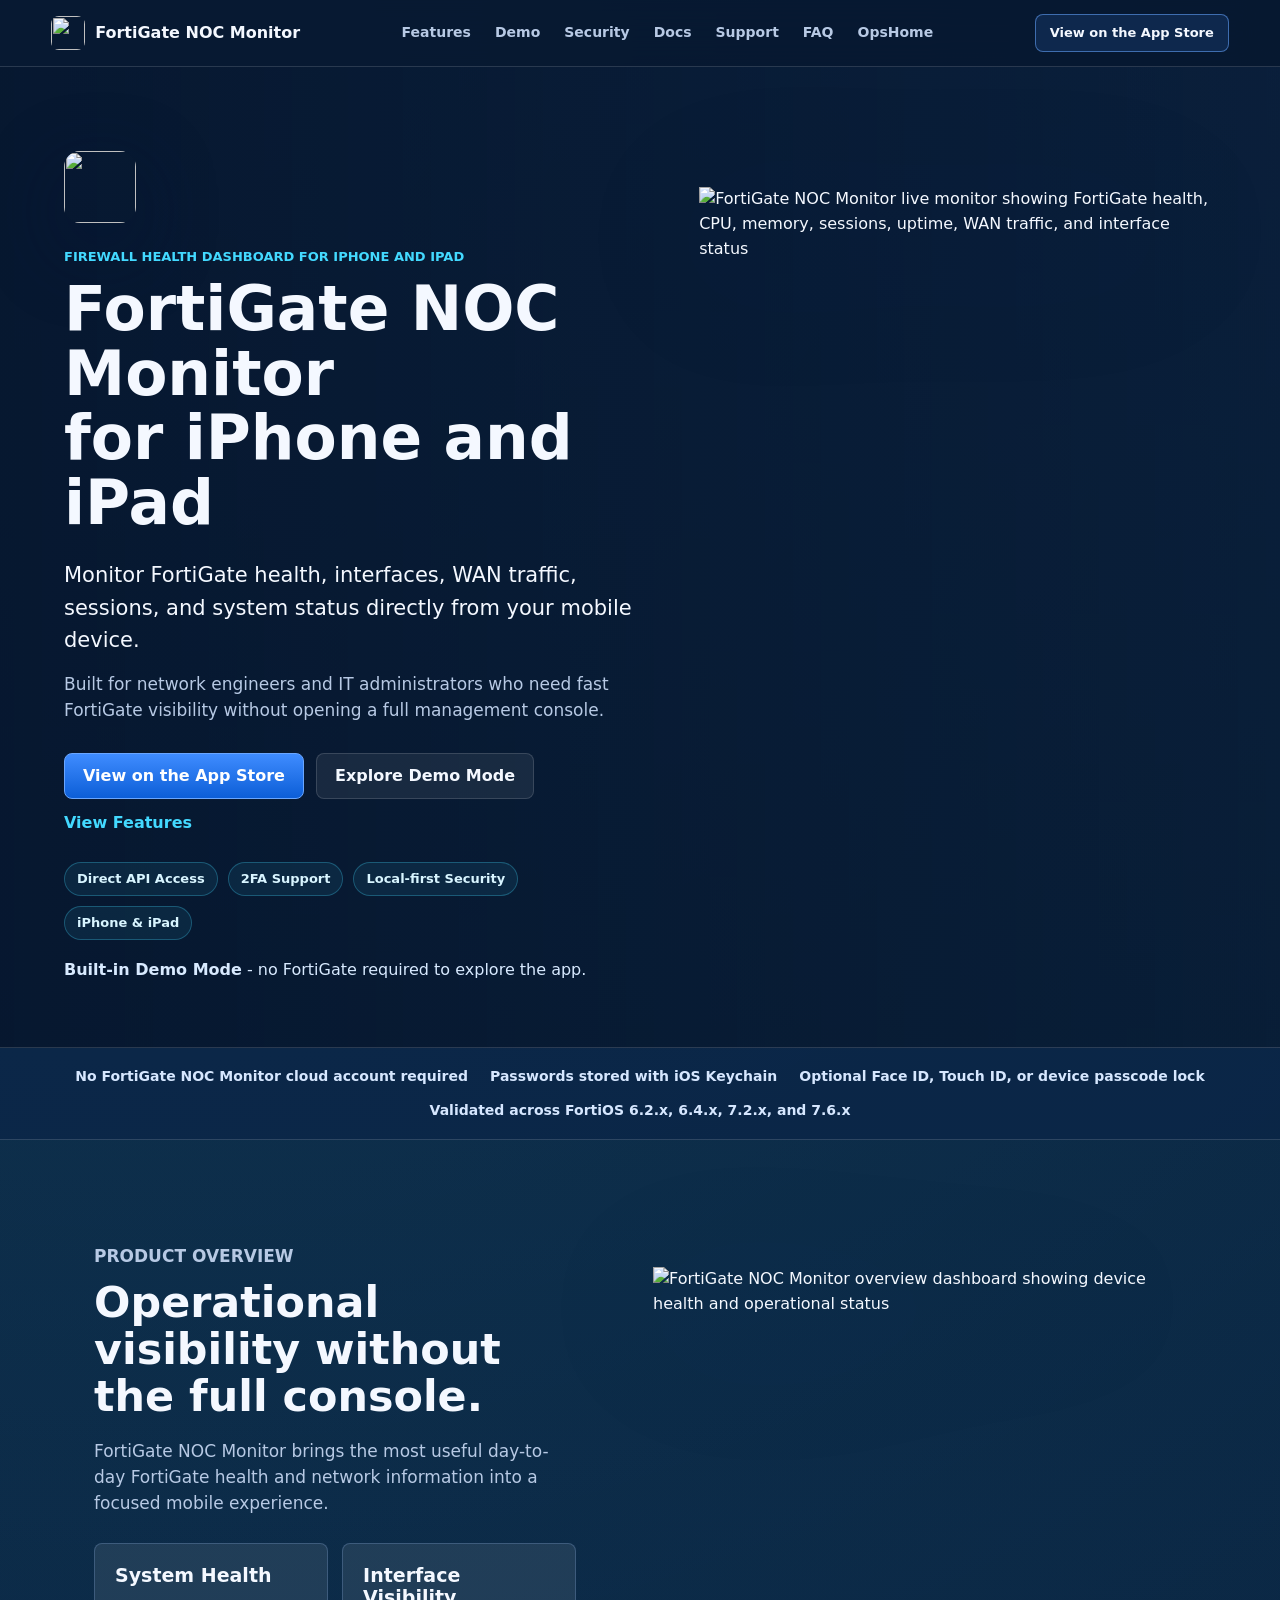
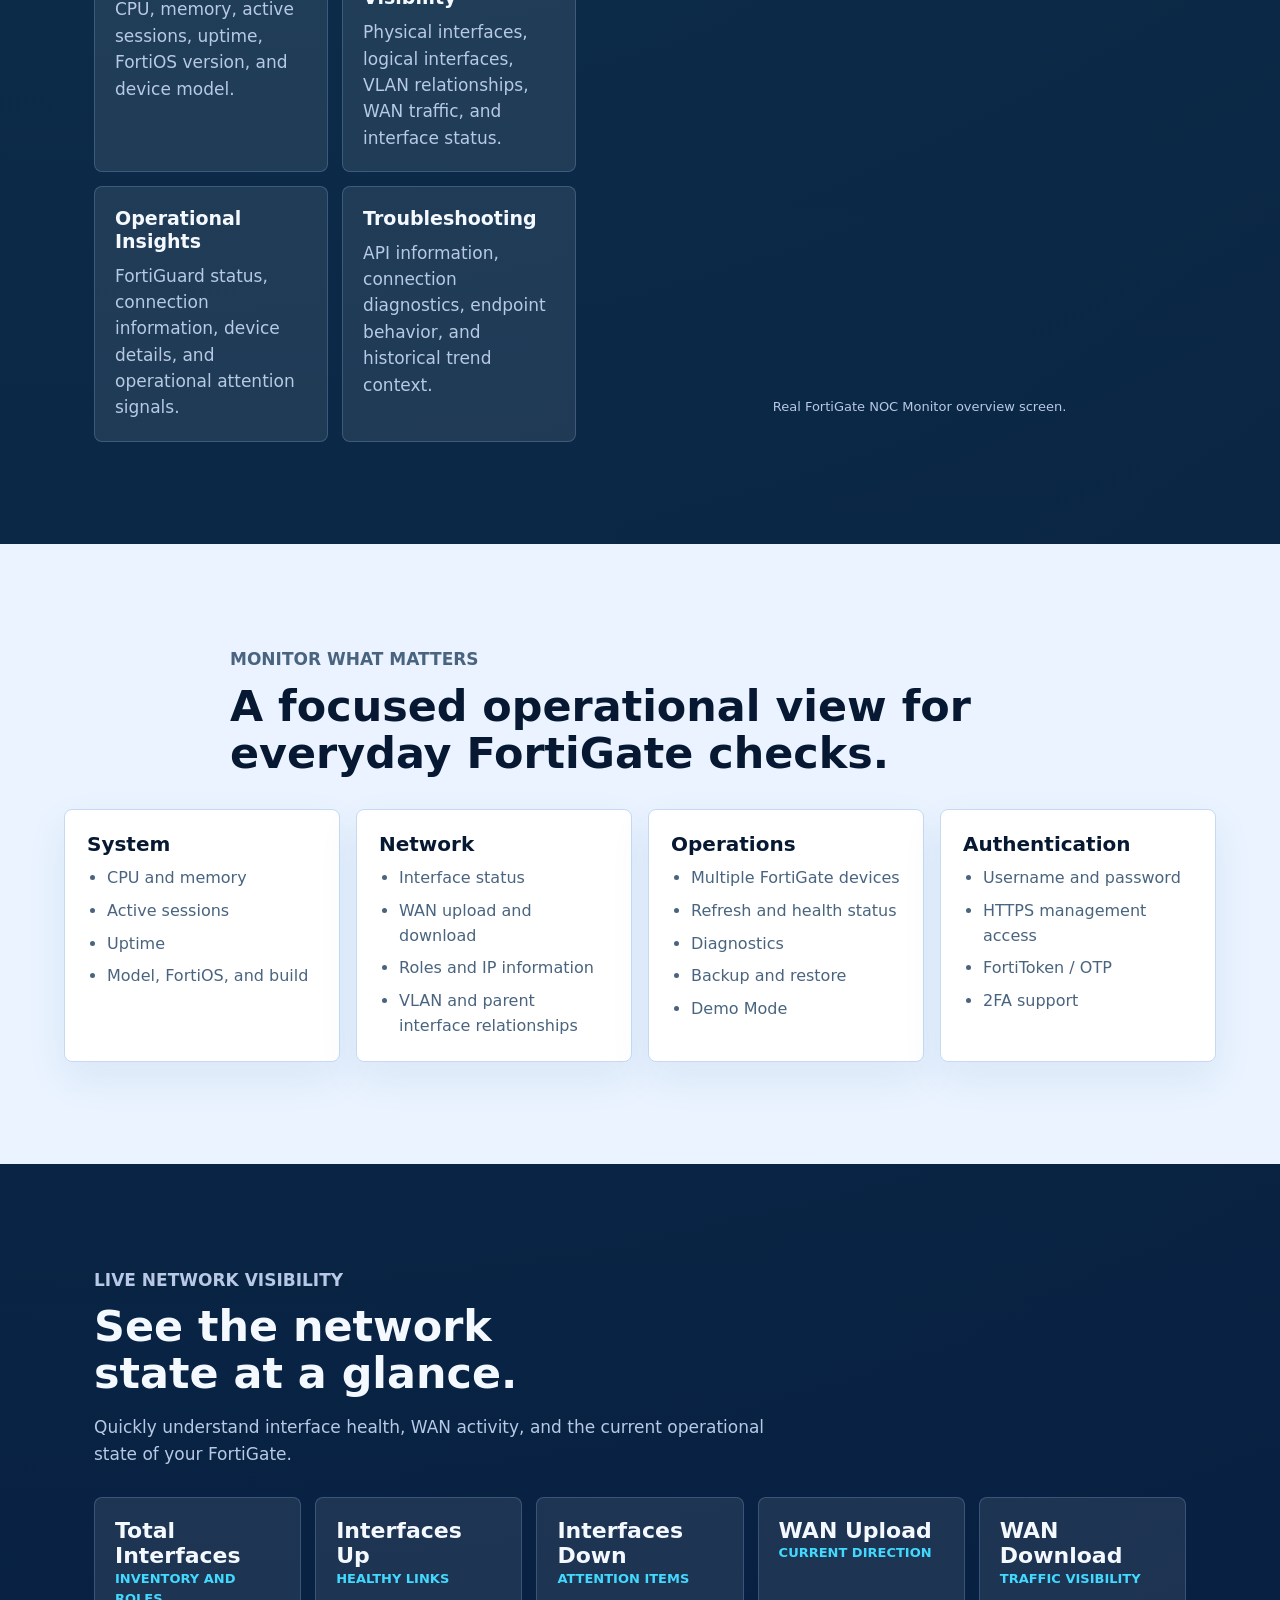
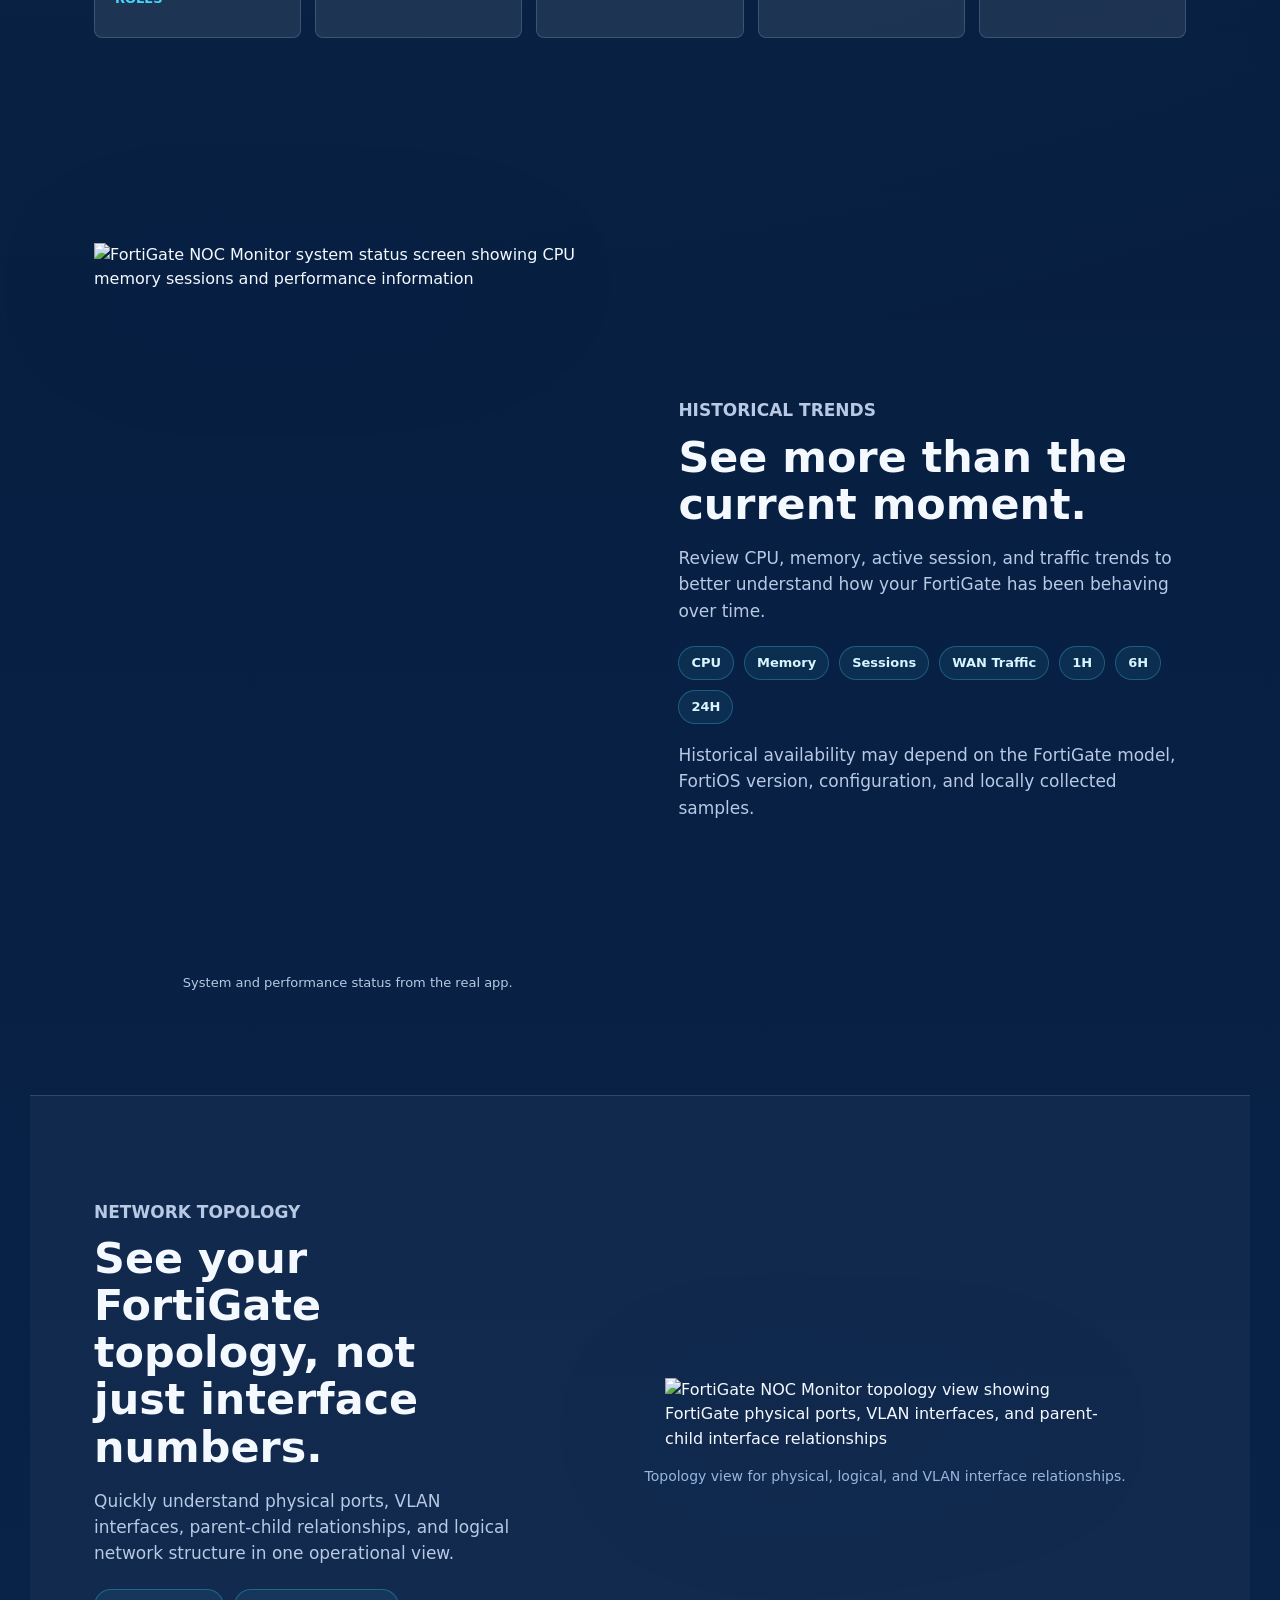
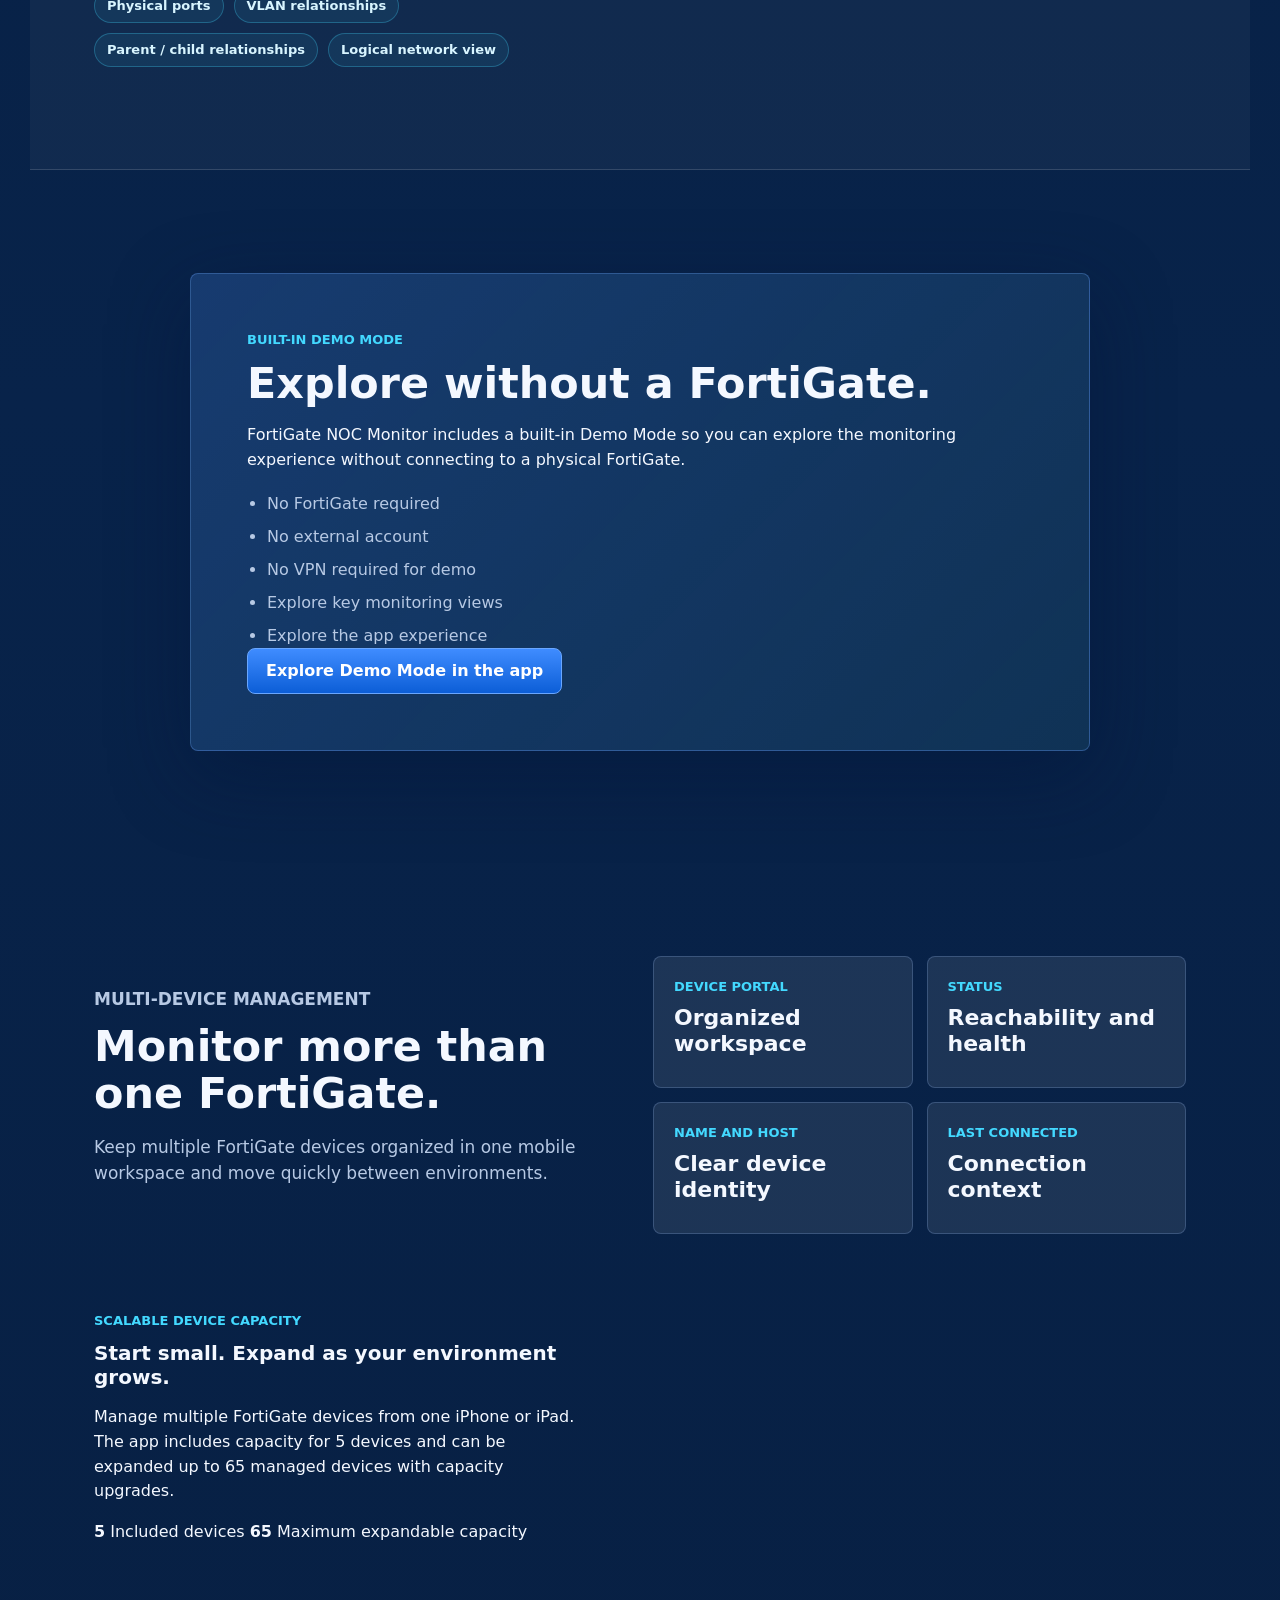
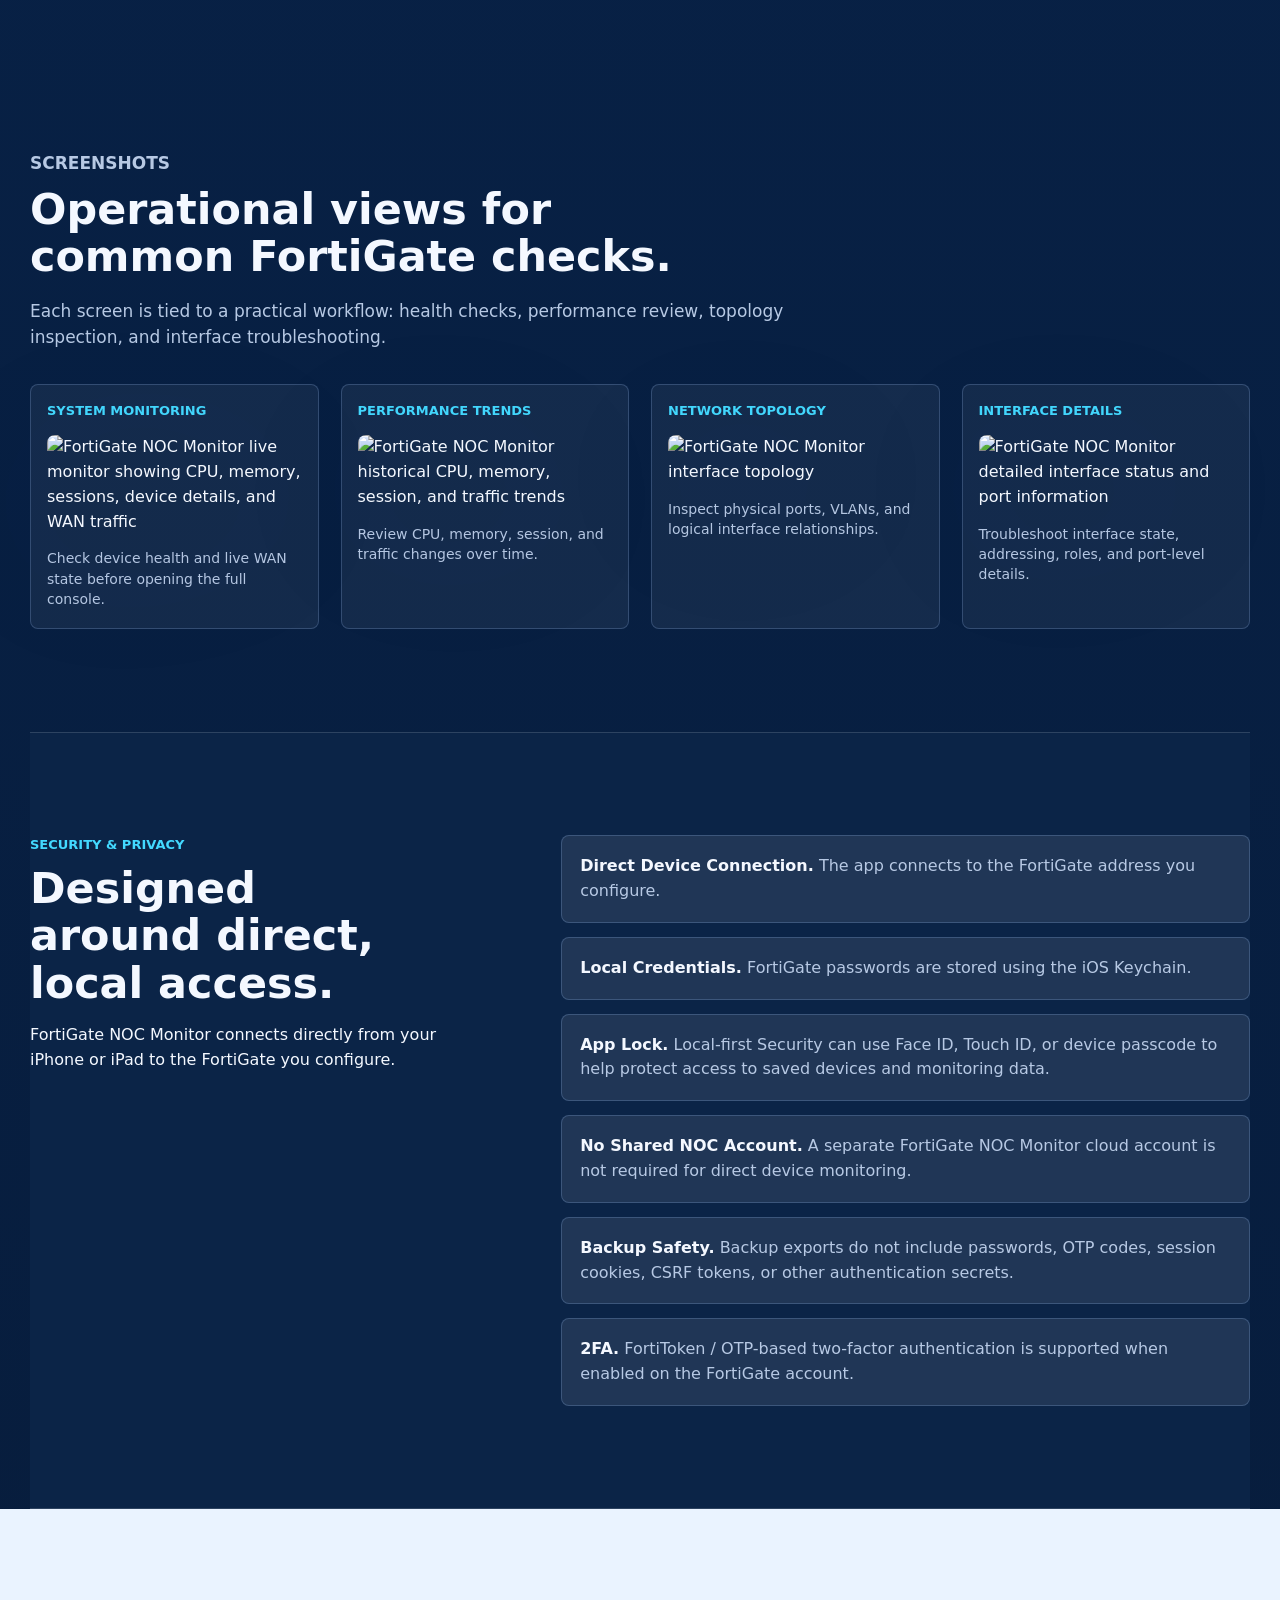
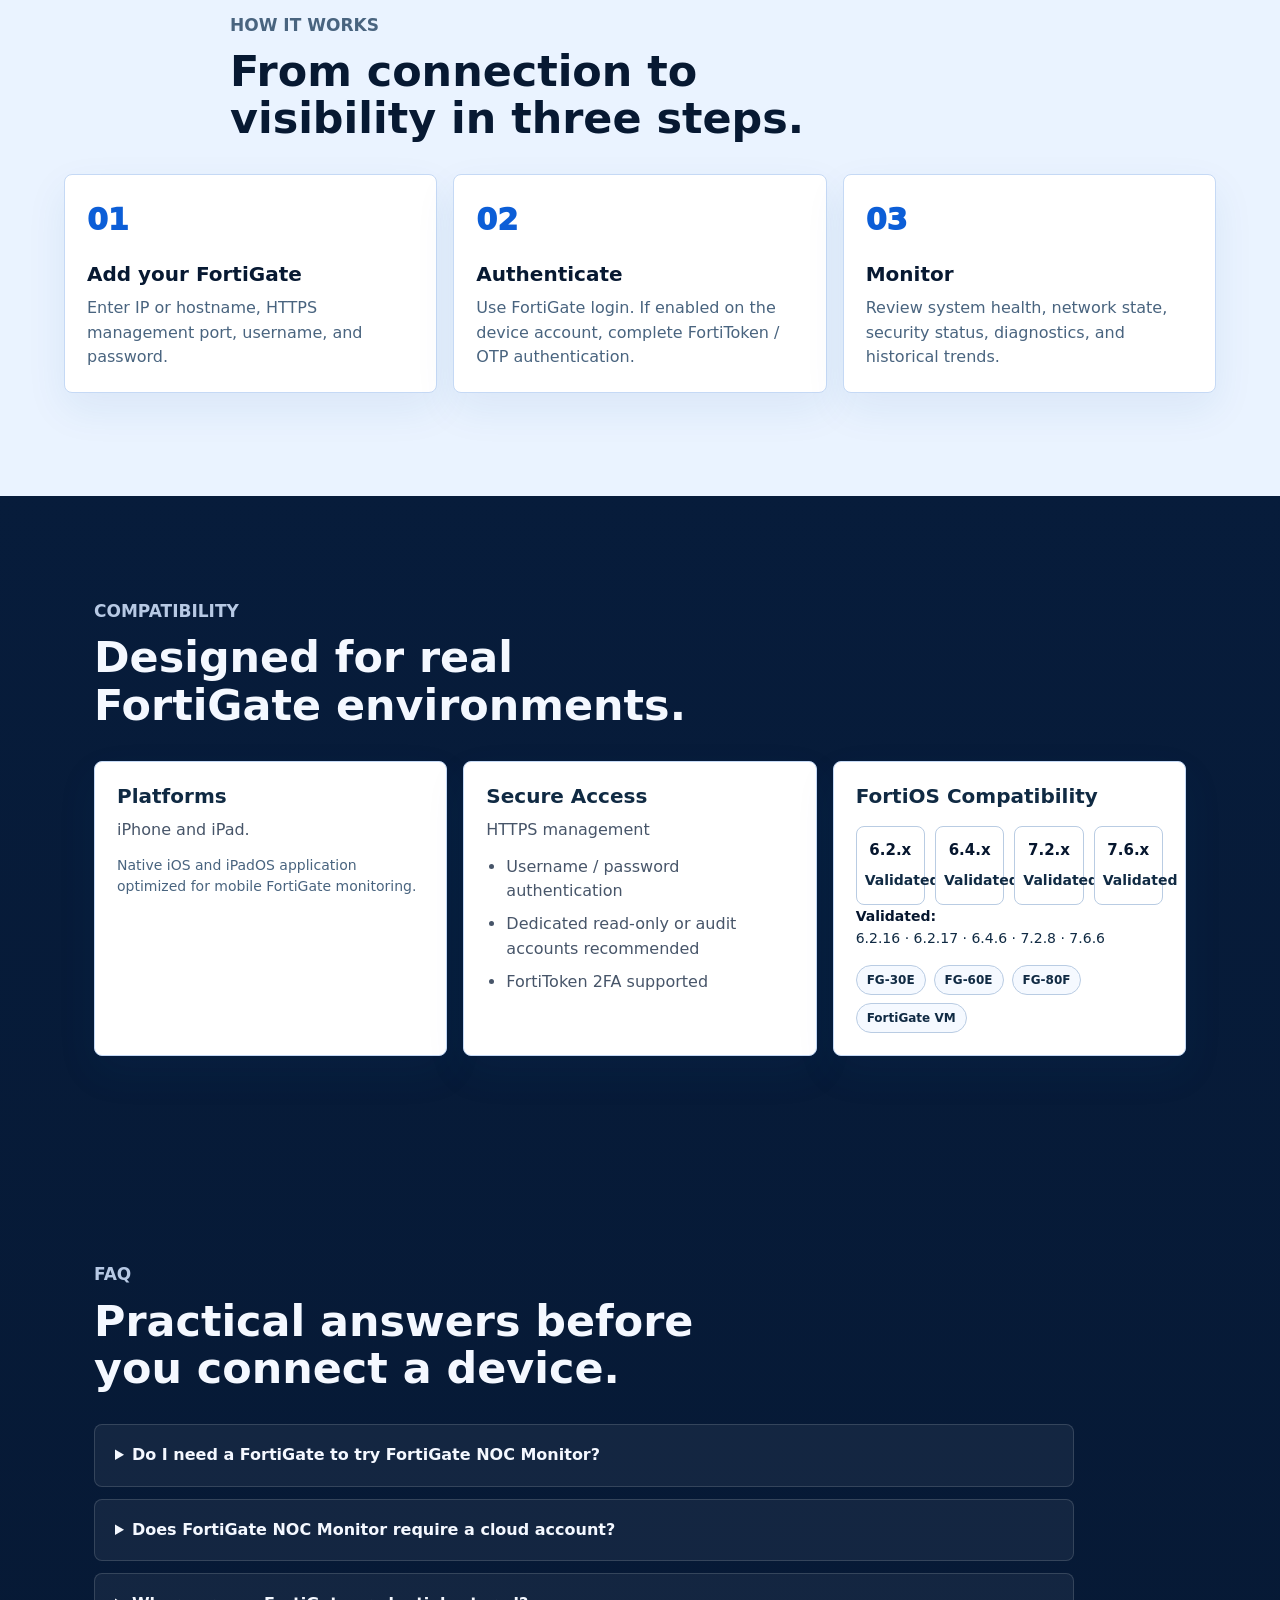
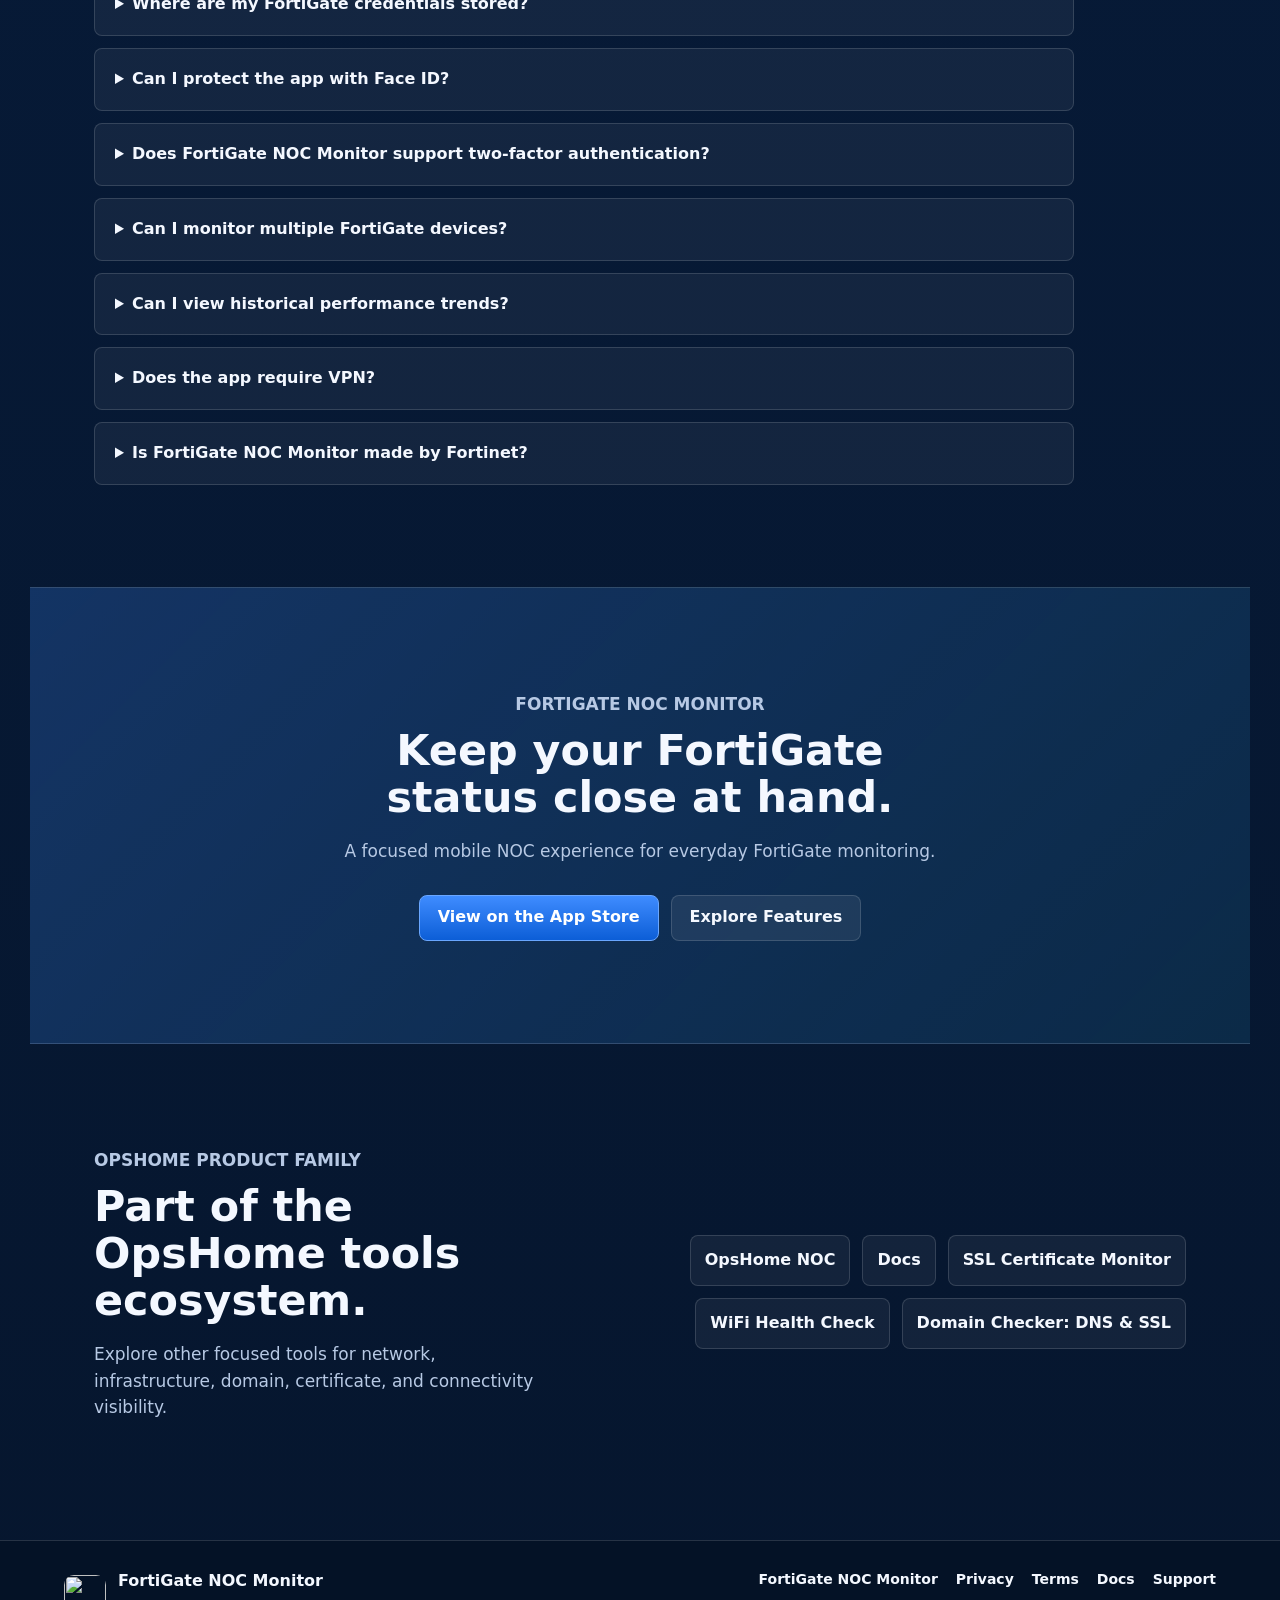
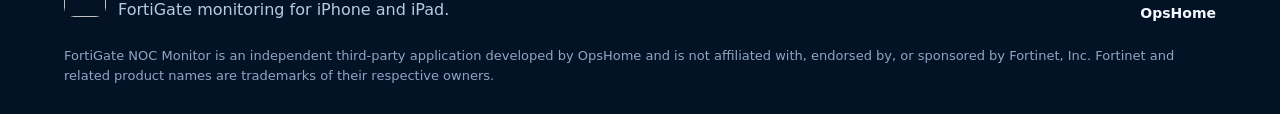
==== commit a75dc873: "Add files via upload" ====
--- a/docs/index.html
+++ b/docs/index.html
@@ -4,27 +4,29 @@
   <meta charset="utf-8">
   <meta name="viewport" content="width=device-width, initial-scale=1">
   <title>FortiGate NOC Monitor - FortiGate Monitoring App for iPhone and iPad</title>
-  <meta name="description" content="FortiGate NOC Monitor is a mobile FortiGate monitoring application for IT administrators and network engineers. Monitor system health, interfaces, WAN traffic, topology, sessions and historical trends directly from iPhone and iPad.">
+  <meta name="description" content="FortiGate NOC Monitor is a FortiGate monitoring app for iPhone and iPad. Monitor system health, interfaces, WAN traffic, topology, sessions, and historical trends from one mobile dashboard.">
   <meta name="keywords" content="FortiGate monitoring, FortiGate dashboard, FortiGate mobile app, network monitoring, firewall monitoring">
   <link rel="canonical" href="https://fgt.opshome.run/">
   <meta property="og:type" content="website">
   <meta property="og:title" content="FortiGate NOC Monitor - FortiGate Monitoring App for iPhone and iPad">
-  <meta property="og:description" content="A mobile FortiGate monitoring application for IT administrators and network engineers. Monitor health, interfaces, WAN traffic, topology, sessions, and historical trends from iPhone and iPad.">
+  <meta property="og:description" content="A mobile FortiGate monitoring app for iPhone and iPad. Monitor health, interfaces, WAN traffic, topology, sessions, and historical trends from one dashboard.">
   <meta property="og:url" content="https://fgt.opshome.run/">
   <meta property="og:image" content="https://fgt.opshome.run/assets/images/fgt-og-1200x630.jpg">
+  <meta property="og:image:width" content="1200">
+  <meta property="og:image:height" content="630">
+  <meta property="og:image:alt" content="FortiGate NOC Monitor">
   <meta property="og:site_name" content="FortiGate NOC Monitor">
   <meta name="twitter:card" content="summary_large_image">
   <meta name="twitter:title" content="FortiGate NOC Monitor - FortiGate Monitoring App for iPhone and iPad">
-  <meta name="twitter:description" content="FortiGate NOC Monitor<br>for iPhone and iPad Monitor health, interfaces, WAN traffic, topology, sessions, and trends directly from iPhone and iPad.">
+  <meta name="twitter:description" content="FortiGate NOC Monitor for iPhone and iPad. Monitor health, interfaces, WAN traffic, topology, sessions, and historical trends from one mobile dashboard.">
   <meta name="twitter:image" content="https://fgt.opshome.run/assets/images/fgt-og-1200x630.jpg">
+  <meta name="twitter:image:alt" content="FortiGate NOC Monitor">
   <link rel="icon" href="favicon.ico" sizes="any">
   <link rel="apple-touch-icon" href="assets/images/apple-touch-icon.png">
   <link rel="preload" as="image"
     href="assets/images/hero-live-monitor.png"
-    imagesrcset="assets/images/hero-live-monitor.png 1200w"
-        imagesizes="(max-width: 680px) 84vw, (max-width: 1020px) 440px, 520px"
-        type="image/webp"
-        fetchpriority="high">
+    type="image/png"
+    fetchpriority="high">
   <link rel="stylesheet" href="assets/styles.css?v=20260826-topology-fix2">
   <script type="application/ld+json">
   {
@@ -52,7 +54,7 @@
         "name": "FortiGate NOC Monitor",
         "applicationCategory": "UtilitiesApplication",
         "operatingSystem": "iOS, iPadOS",
-        "description": "FortiGate NOC Monitor is a mobile FortiGate monitoring application for IT administrators and network engineers. Monitor system health, interfaces, WAN traffic, topology, sessions and historical trends directly from iPhone and iPad.",
+        "description": "FortiGate NOC Monitor is a FortiGate monitoring app for iPhone and iPad. Monitor system health, interfaces, WAN traffic, topology, sessions, and historical trends from one mobile dashboard.",
         "url": "https://fgt.opshome.run/",
         "downloadUrl": "https://apps.apple.com/us/app/noc-for-fgt/id6796713266",
         "publisher": {
@@ -103,7 +105,7 @@
       <div class="hero-inner">
         <div class="hero-content">
           <img src="assets/images/logo-160.webp" alt="" class="hero-logo" width="160" height="160" decoding="async">
-          <p class="eyebrow">FortiGate visibility for iPhone and iPad</p>
+          <p class="eyebrow">Firewall health dashboard for iPhone and iPad</p>
           <h1>FortiGate NOC Monitor<br>for iPhone and iPad</h1>
           <p class="hero-copy">
             Monitor FortiGate health, interfaces, WAN traffic, sessions, and system status directly from your mobile device.
@@ -120,16 +122,13 @@
             <span>Direct API Access</span>
             <span>2FA Support</span>
             <span>Local-first Security</span>
-            <span>Local-first Security</span>
-            <span>iPhone & iPad</span>
+            <span>iPhone &amp; iPad</span>
           </div>
           <p class="demo-note"><strong>Built-in Demo Mode</strong> - no FortiGate required to explore the app.</p>
         </div>
         <img class="hero-shot"
             src="assets/images/hero-live-monitor.png"
-            srcset="assets/images/hero-live-monitor.png 1200w"
-             sizes="(max-width: 680px) 84vw, (max-width: 1020px) 440px, 520px"
-             width="1419" height="2796"
+             width="1039" height="2048"
              alt="FortiGate NOC Monitor live monitor showing FortiGate health, CPU, memory, sessions, uptime, WAN traffic, and interface status"
              fetchpriority="high"
              decoding="async">
@@ -310,7 +309,7 @@
           <li>No external account</li>
           <li>No VPN required for demo</li>
           <li>Explore key monitoring views</li>
-          <li>See the iPhone / iPad experience</li>
+          <li>Explore the app experience</li>
         </ul>
         <a class="button primary" href="#final-cta">Explore Demo Mode in the app</a>
       </div>
@@ -420,7 +419,7 @@
         <article>
           <h3>Platforms</h3>
           <p>iPhone and iPad.</p>
-          <p class="compat-subnote">Native iOS application optimized for mobile FortiGate monitoring.</p>
+          <p class="compat-subnote">Native iOS and iPadOS application optimized for mobile FortiGate monitoring.</p>
         </article>
         <article>
           <h3>Secure Access</h3>
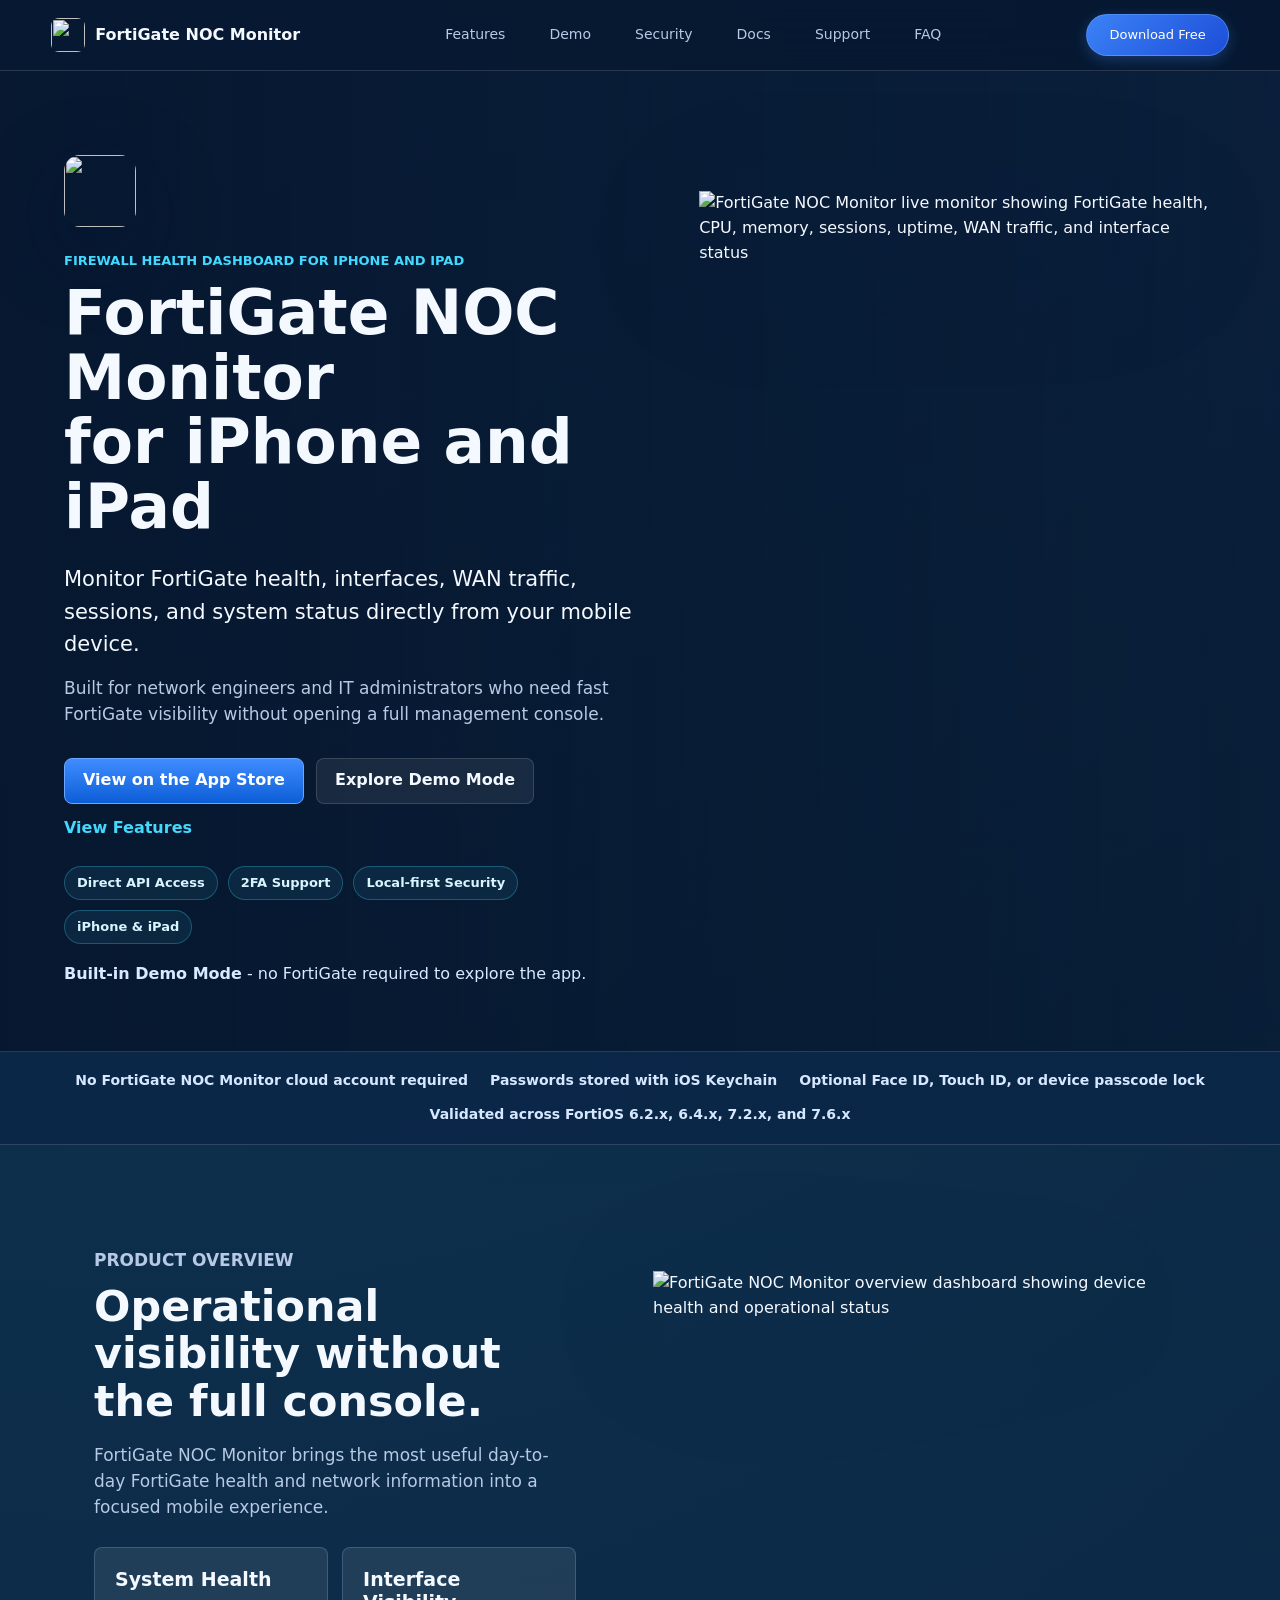
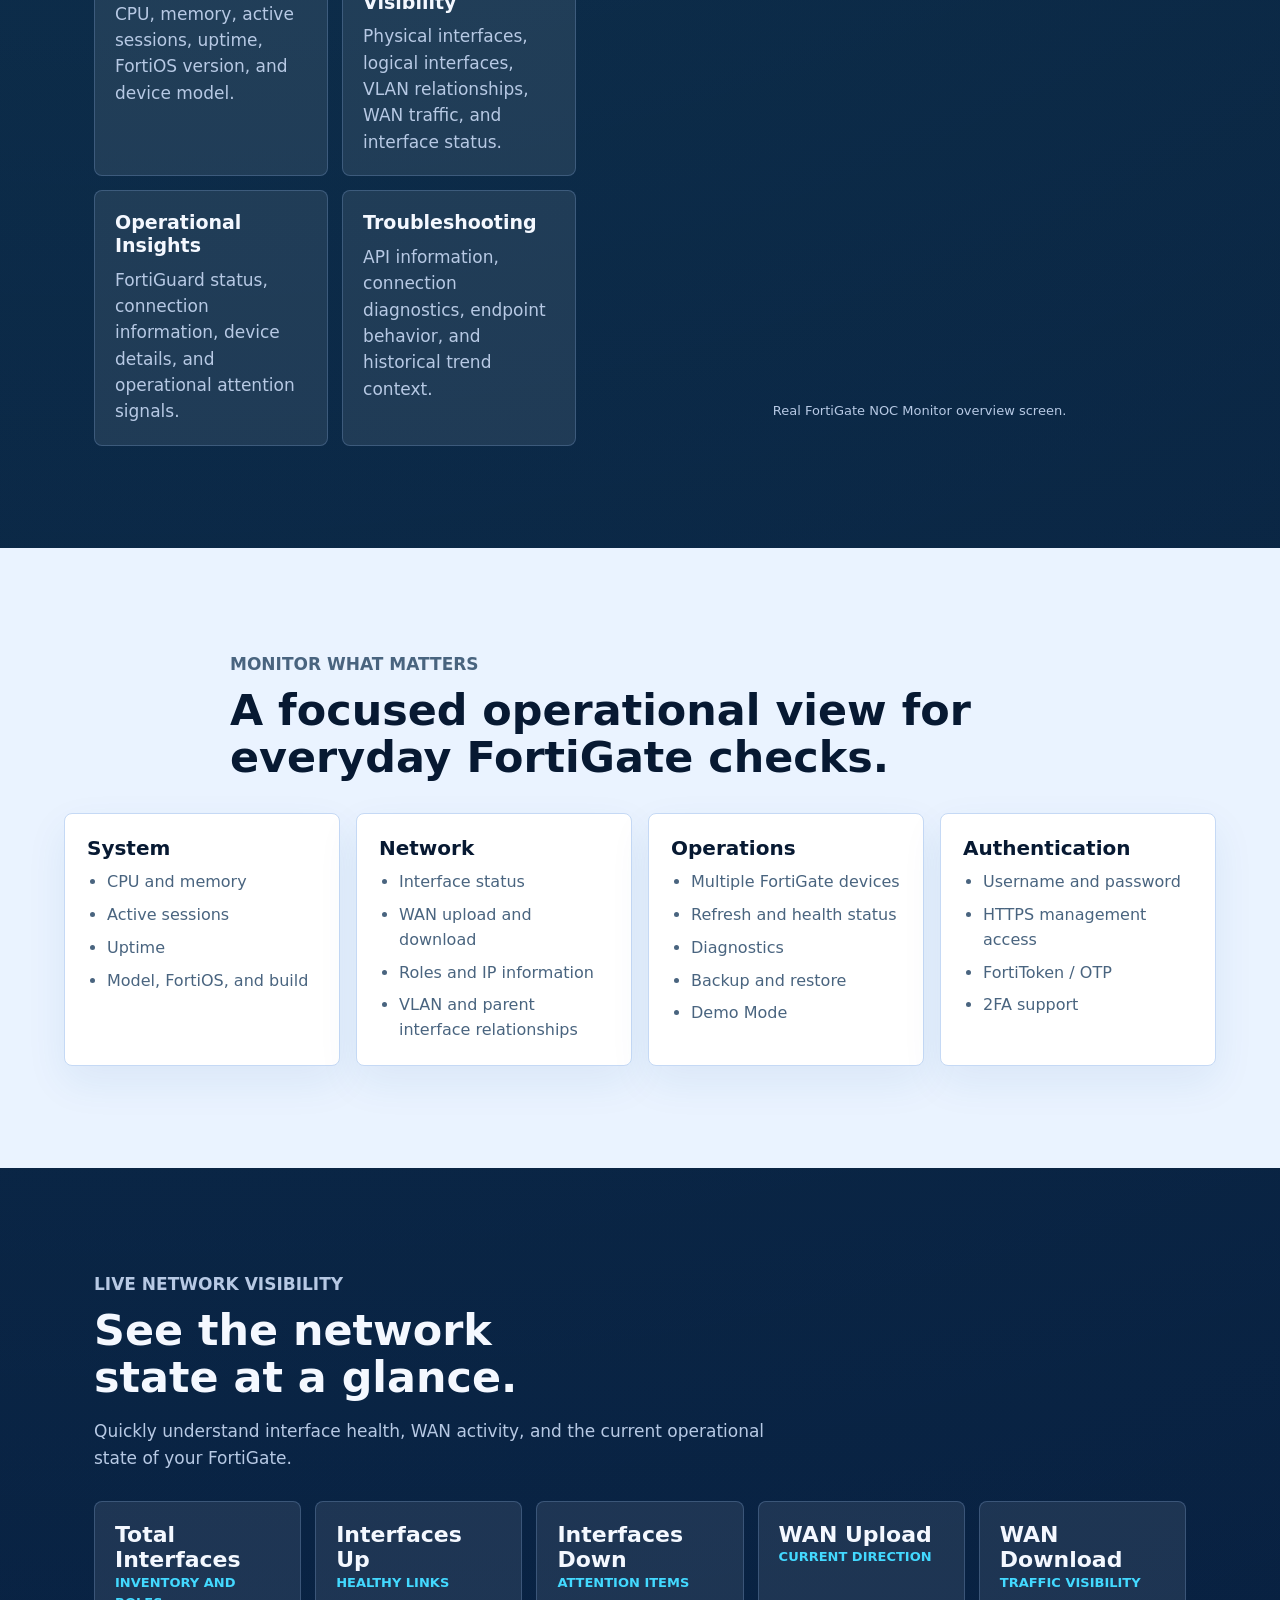
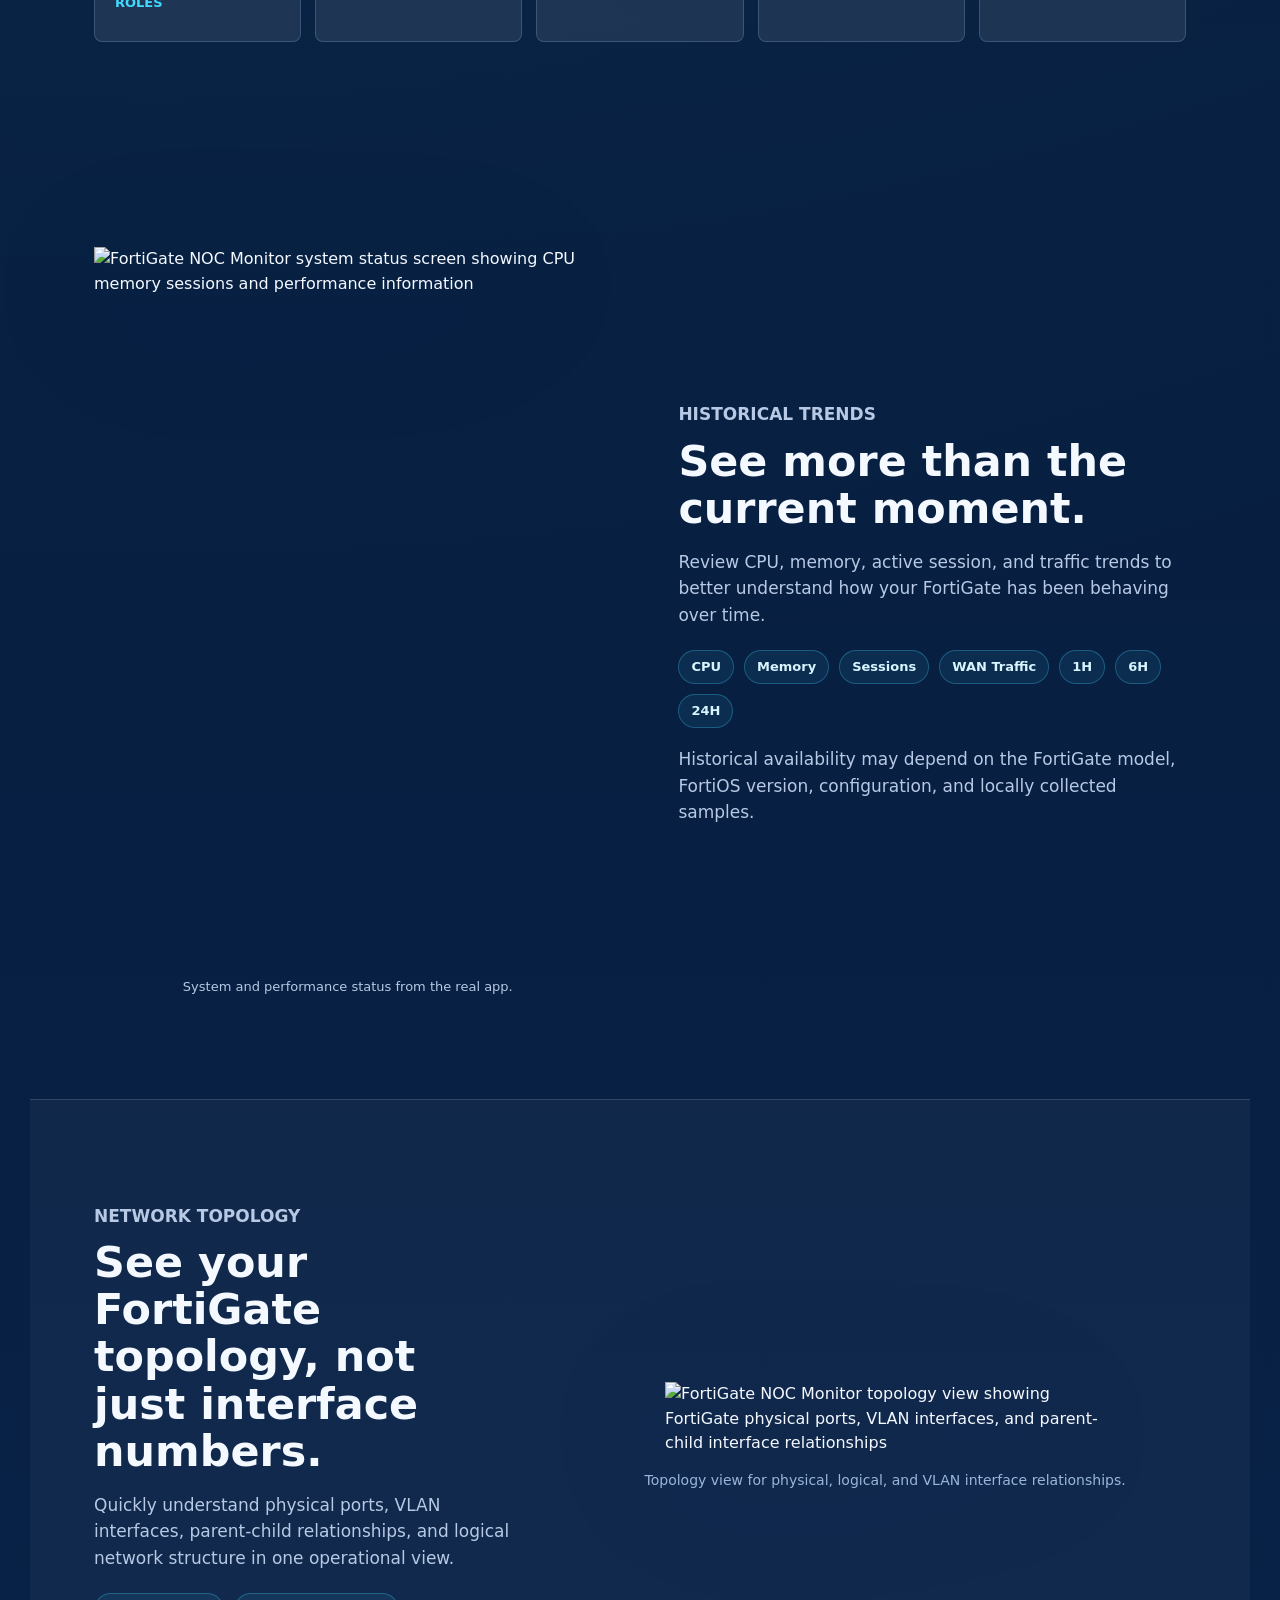
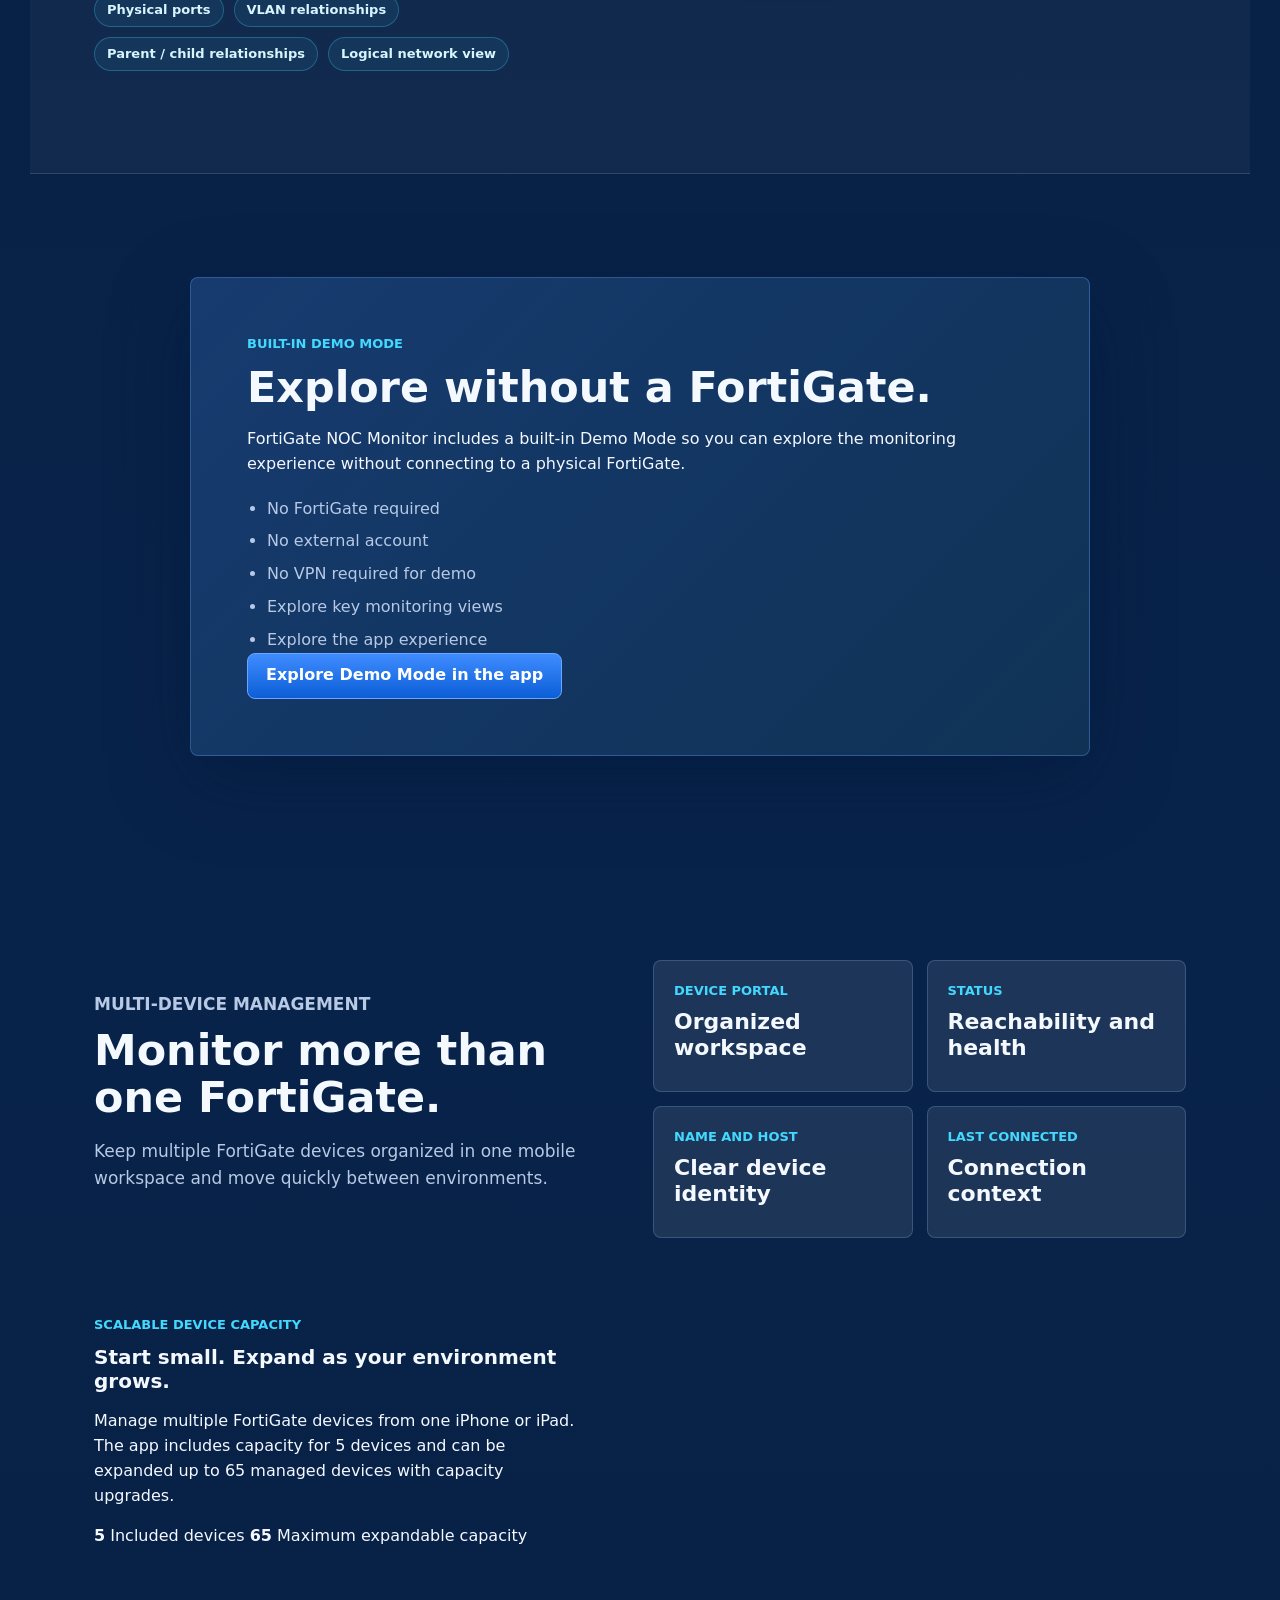
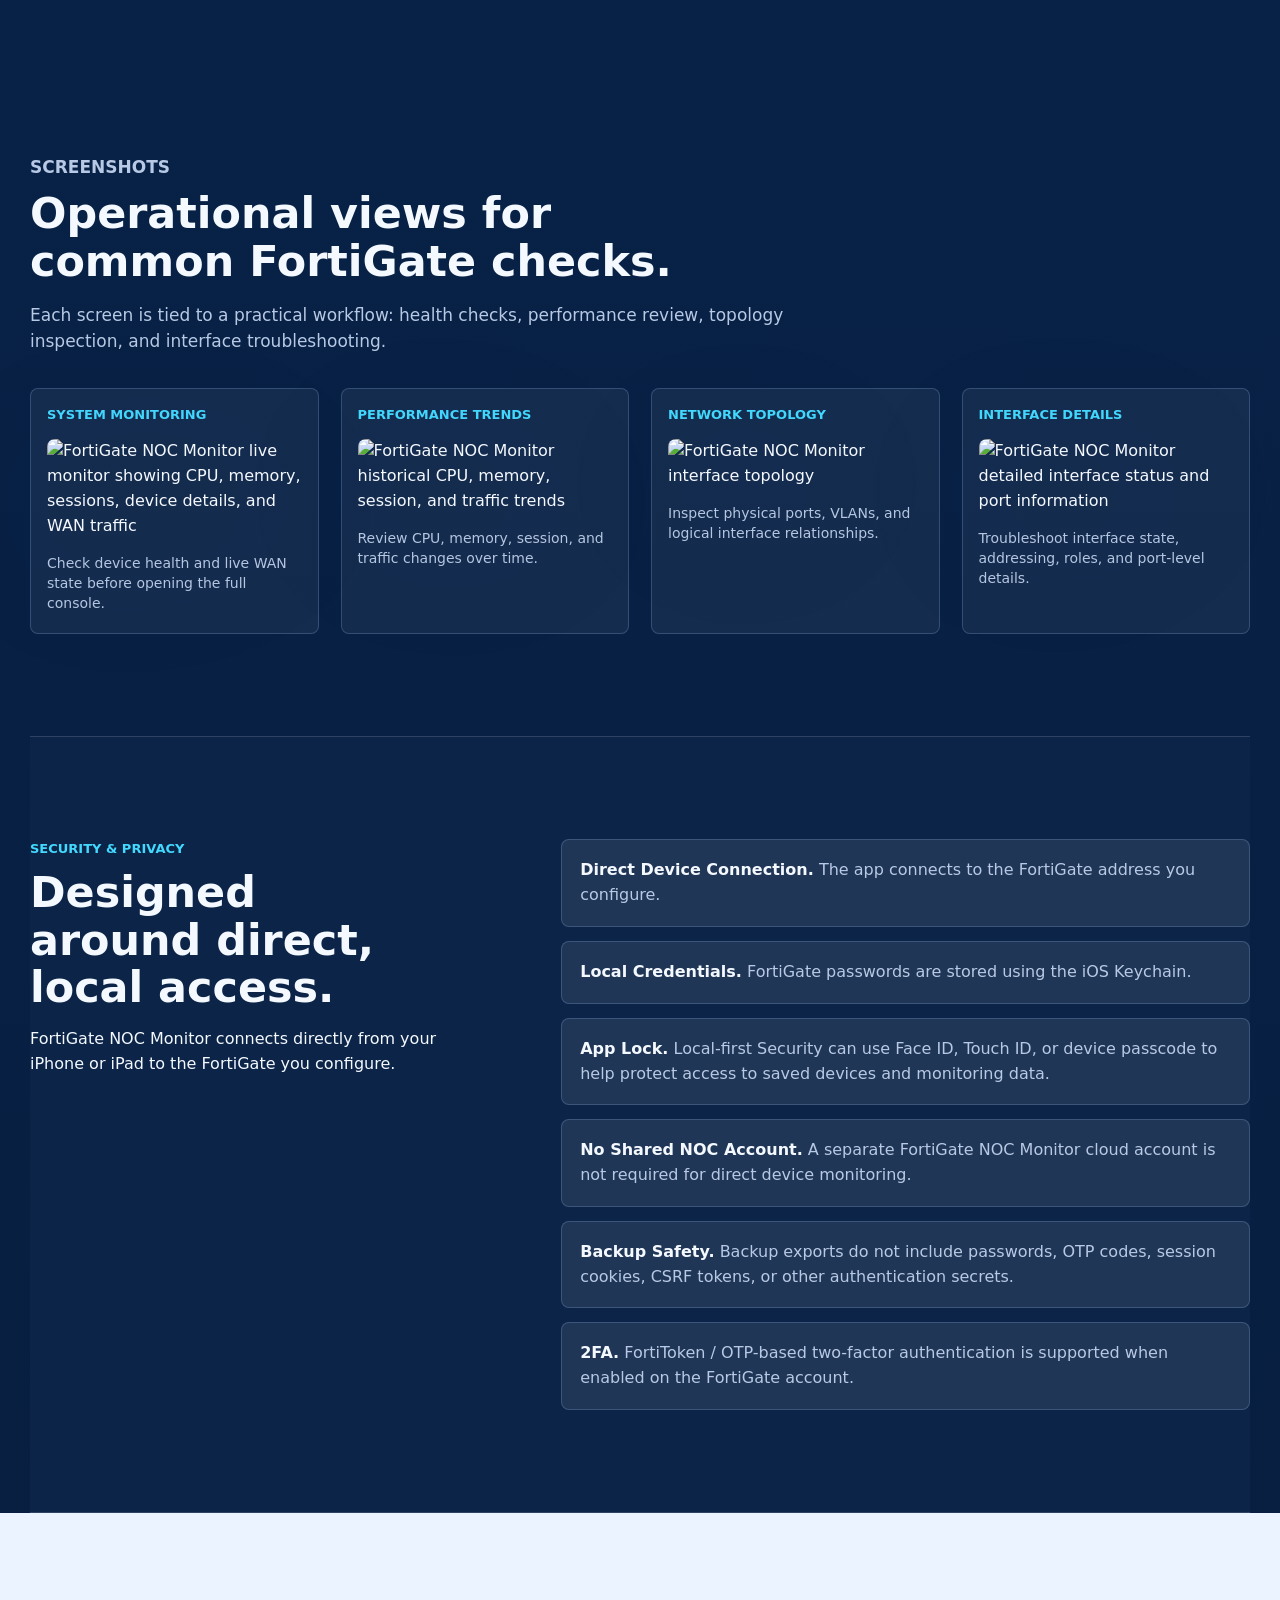
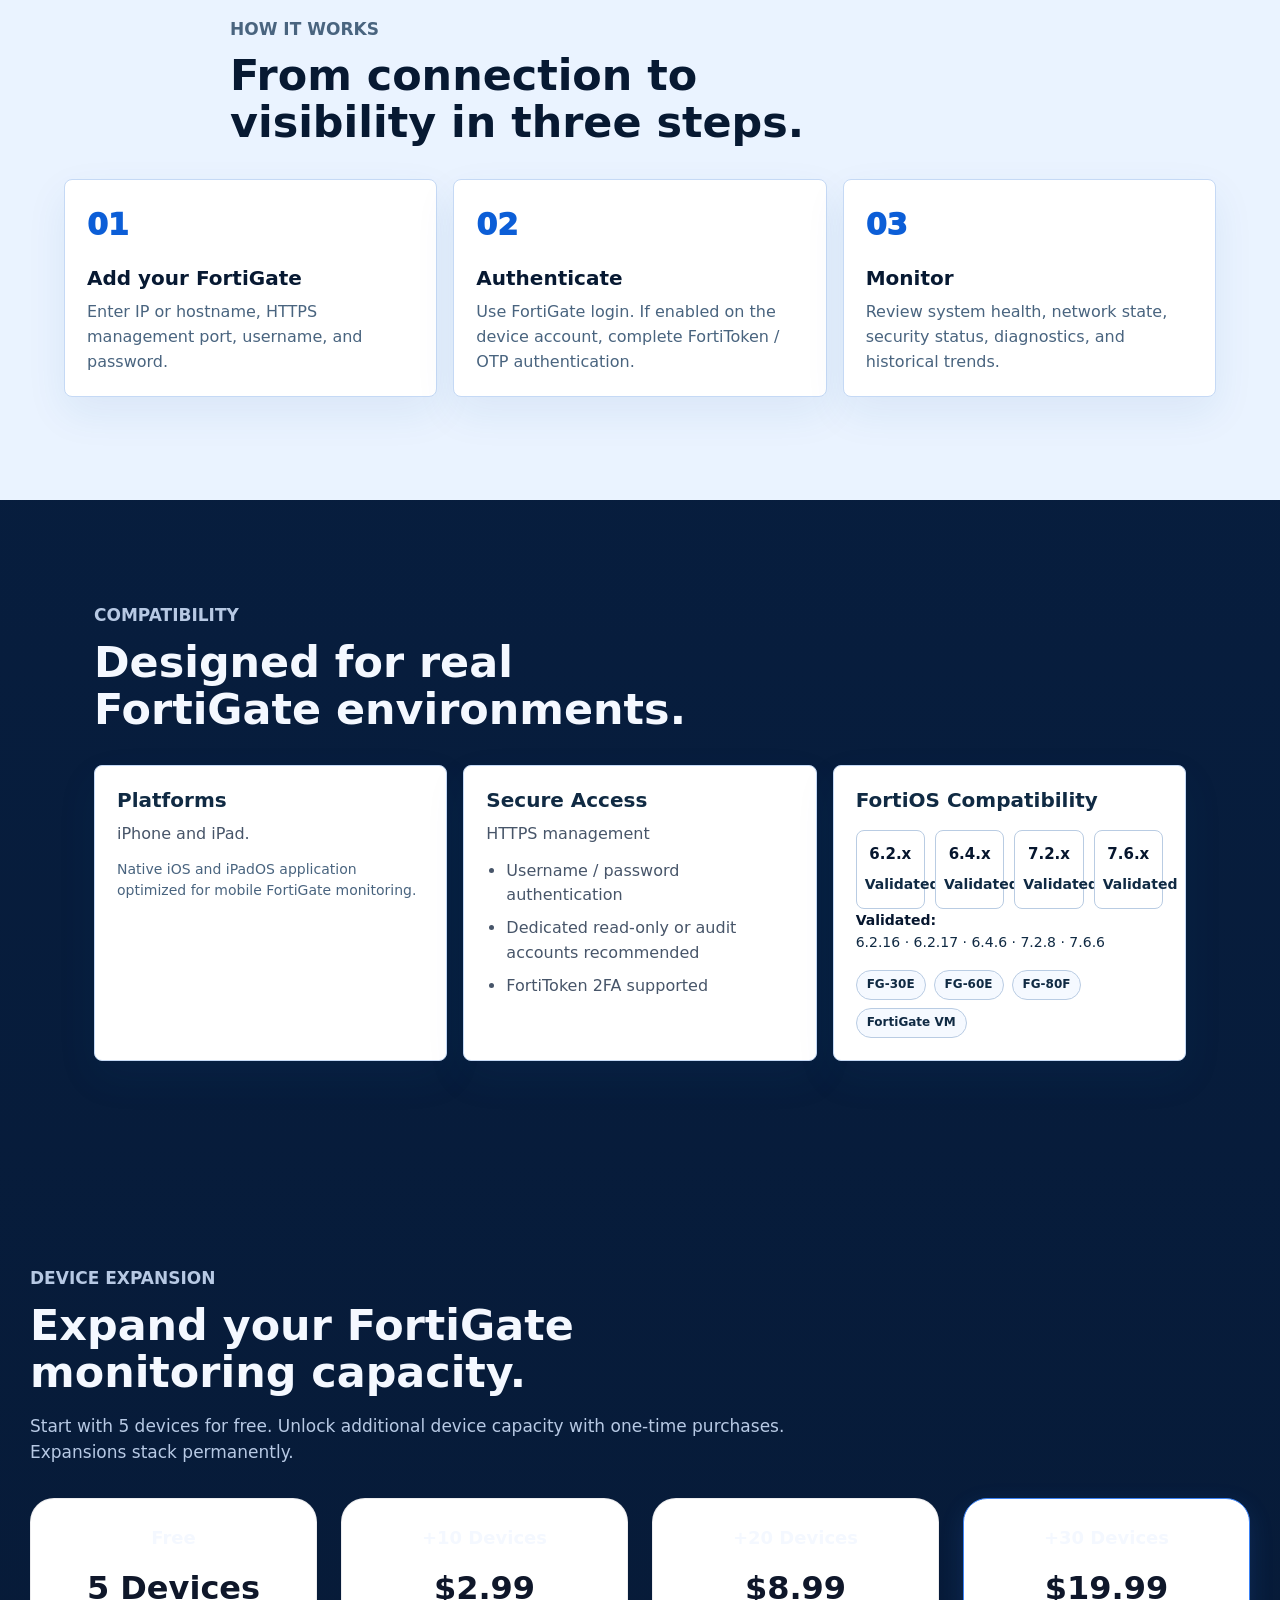
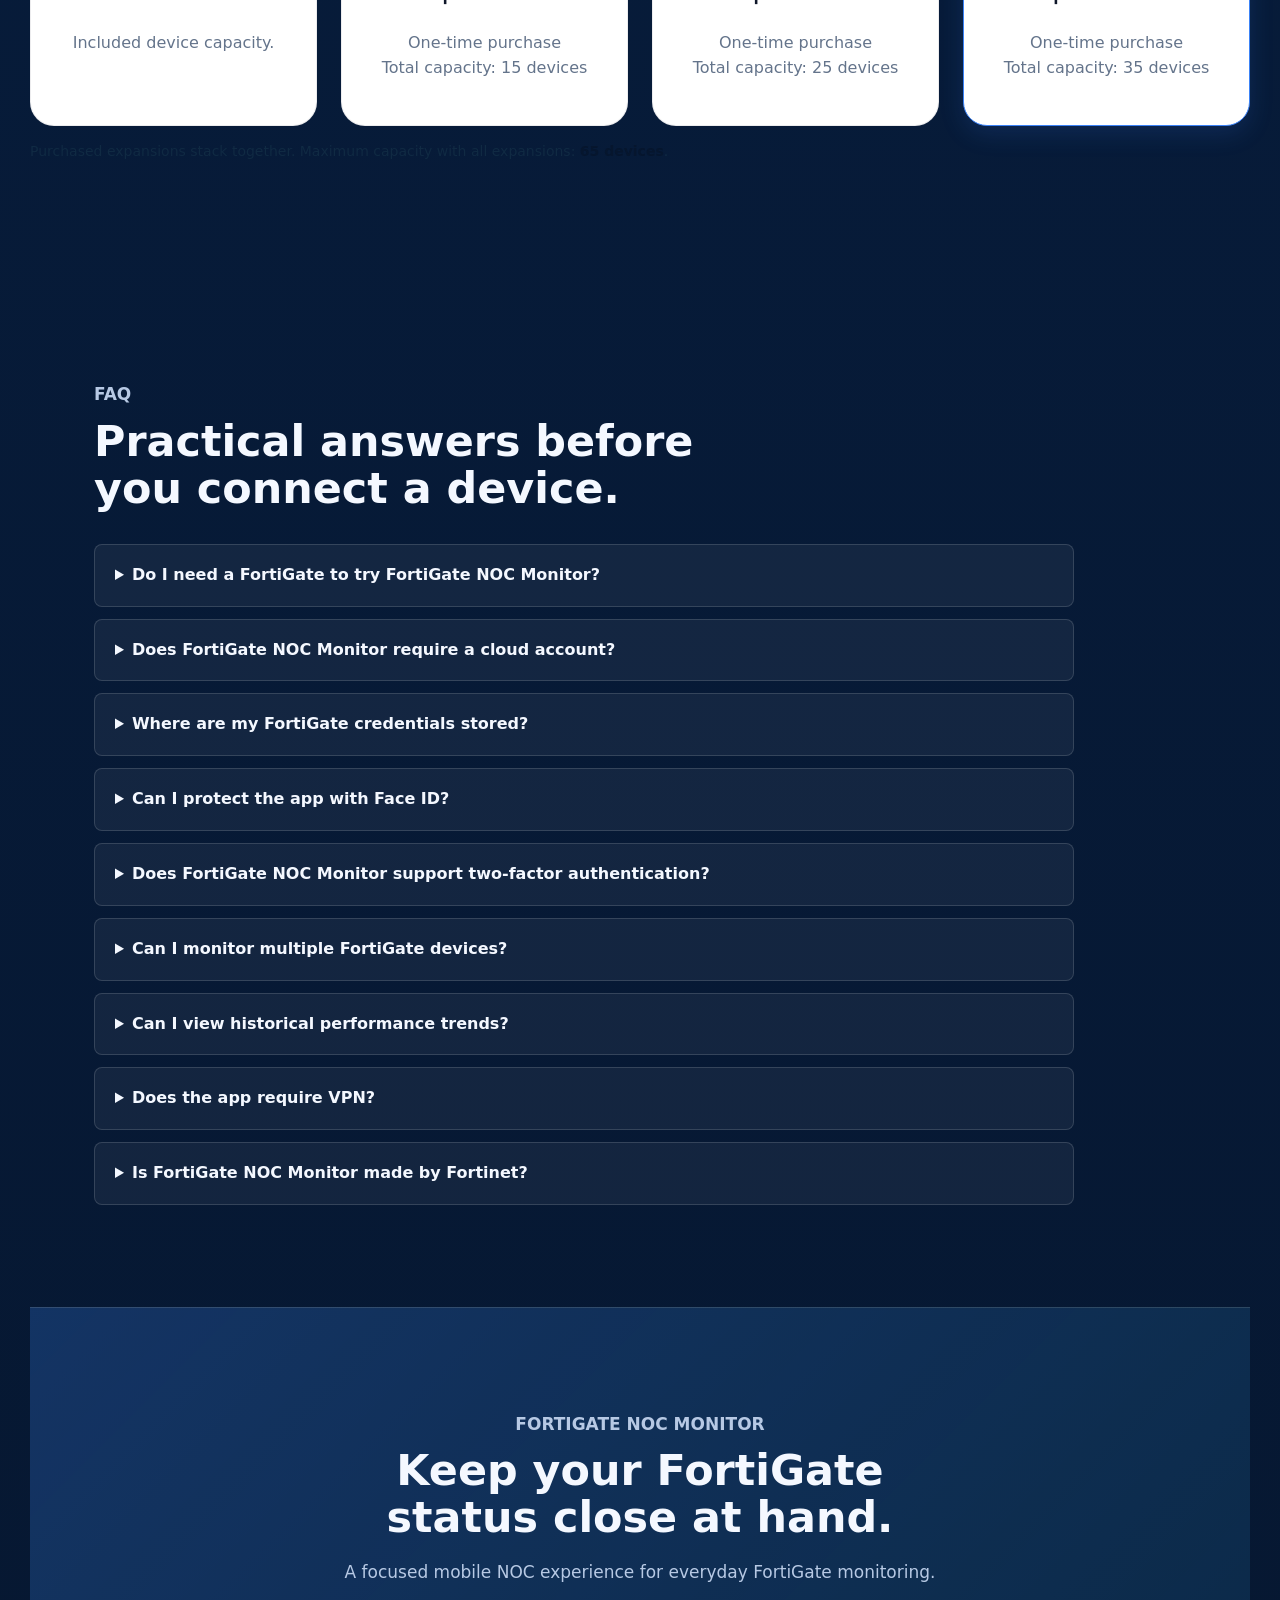
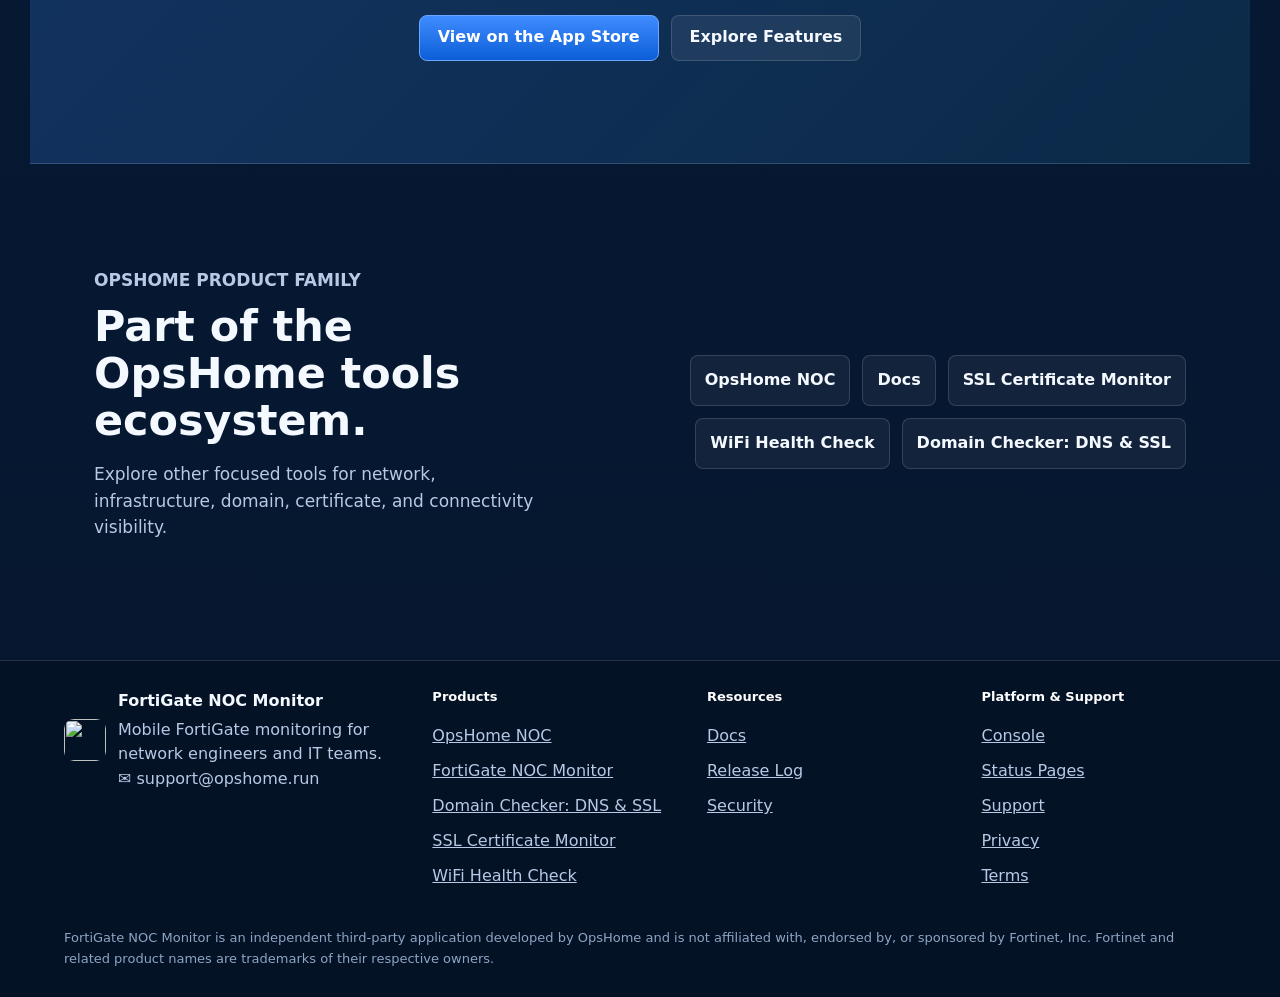
==== commit 5f8c9cee: "Add files via upload" ====
--- a/docs/index.html
+++ b/docs/index.html
@@ -95,9 +95,8 @@
       <a href="https://docs.opshome.run/noc-for-fgt/" target="_blank" rel="noopener">Docs</a>
       <a href="support.html">Support</a>
       <a href="#faq">FAQ</a>
-      <a href="#opshome">OpsHome</a>
     </nav>
-    <a class="nav-cta" href="https://apps.apple.com/us/app/noc-for-fgt/id6796713266" target="_blank" rel="noopener">View on the App Store</a>
+    <a class="nav-cta" href="https://apps.apple.com/us/app/noc-for-fgt/id6796713266" target="_blank" rel="noopener">Download Free</a>
   </header>
 
   <main>
@@ -449,6 +448,37 @@
       </div>
     </section>
 
+    <section id="device-expansion" class="section pricing-section">
+      <div class="section-heading">
+        <p class="eyebrow">Device Expansion</p>
+        <h2>Expand your FortiGate monitoring capacity.</h2>
+        <p>Start with 5 devices for free. Unlock additional device capacity with one-time purchases. Expansions stack permanently.</p>
+      </div>
+      <div class="pricing-grid">
+        <article class="price-card">
+          <h3>Free</h3>
+          <strong>5 Devices</strong>
+          <p>Included device capacity.</p>
+        </article>
+        <article class="price-card">
+          <h3>+10 Devices</h3>
+          <strong>$2.99</strong>
+          <p>One-time purchase<br>Total capacity: 15 devices</p>
+        </article>
+        <article class="price-card">
+          <h3>+20 Devices</h3>
+          <strong>$8.99</strong>
+          <p>One-time purchase<br>Total capacity: 25 devices</p>
+        </article>
+        <article class="price-card featured">
+          <h3>+30 Devices</h3>
+          <strong>$19.99</strong>
+          <p>One-time purchase<br>Total capacity: 35 devices</p>
+        </article>
+      </div>
+      <p class="compat-note">Purchased expansions stack together. Maximum capacity with all expansions: <strong>65 devices</strong>.</p>
+    </section>
+
     <section id="faq" class="section faq-section">
       <div class="section-heading">
         <p class="eyebrow">FAQ</p>
@@ -520,22 +550,18 @@
     </section>
   </main>
 
-  <footer class="site-footer">
+  <footer class="site-footer ops-footer">
     <div class="footer-brand">
       <img src="assets/images/logo-96.webp" alt="" class="footer-logo" width="96" height="96" loading="lazy" decoding="async">
       <div>
         <strong>FortiGate NOC Monitor</strong>
-        <p>FortiGate monitoring for iPhone and iPad.</p>
+        <p>Mobile FortiGate monitoring for network engineers and IT teams.</p>
+        <p>✉ support@opshome.run</p>
       </div>
     </div>
-    <div class="footer-links" aria-label="Footer links">
-      <a href="/">FortiGate NOC Monitor</a>
-      <a href="privacy.html">Privacy</a>
-      <a href="terms.html">Terms</a>
-      <a href="https://docs.opshome.run/noc-for-fgt/" target="_blank" rel="noopener">Docs</a>
-      <a href="support.html">Support</a>
-      <a href="https://opshome.run/" target="_blank" rel="noopener">OpsHome</a>
-    </div>
+    <div class="footer-column"><h3>Products</h3><a href="https://opshome.run/" target="_blank">OpsHome NOC</a><a href="/">FortiGate NOC Monitor</a><a href="https://domain.opshome.run/" target="_blank">Domain Checker: DNS &amp; SSL</a><a href="https://ssl.opshome.run/" target="_blank">SSL Certificate Monitor</a><a href="https://wifi.opshome.run/" target="_blank">WiFi Health Check</a></div>
+    <div class="footer-column"><h3>Resources</h3><a href="https://docs.opshome.run/noc-for-fgt/" target="_blank">Docs</a><a href="https://opshome.run/" target="_blank">Release Log</a><a href="https://opshome.run/security" target="_blank">Security</a></div>
+    <div class="footer-column"><h3>Platform &amp; Support</h3><a href="https://console.opshome.run" target="_blank">Console</a><a href="https://status.opshome.run" target="_blank">Status Pages</a><a href="support.html">Support</a><a href="privacy.html">Privacy</a><a href="terms.html">Terms</a></div>
     <p class="footer-note">FortiGate NOC Monitor is an independent third-party application developed by OpsHome and is not affiliated with, endorsed by, or sponsored by Fortinet, Inc. Fortinet and related product names are trademarks of their respective owners.</p>
   </footer>
 </body>
--- a/docs/assets/styles.css
+++ b/docs/assets/styles.css
@@ -1234,3 +1234,25 @@
     min-height: 0;
   }
 }
+
+
+/* OpsHome unified SaaS header/footer */
+.site-nav { gap: 24px; }
+.site-nav a { font-weight: 500; color: #b7c9e4; border-radius: 8px; padding: 7px 10px; transition: .2s ease; }
+.site-nav a:hover { color: #fff; background: rgba(255,255,255,.08); transform: translateY(-1px); }
+.nav-cta { border-radius:9999px; padding:10px 22px; font-weight:500; color:#fff; background:linear-gradient(135deg,#3b82f6,#1d4ed8); box-shadow:0 4px 14px rgba(59,130,246,.3); transition:.2s ease; }
+.nav-cta:hover { transform:translateY(-1px); box-shadow:0 6px 18px rgba(59,130,246,.38); }
+.ops-footer { display:grid; grid-template-columns:1.4fr 1fr 1fr 1fr; gap:40px; align-items:start; }
+.ops-footer .footer-column { display:flex; flex-direction:column; gap:10px; }
+.ops-footer .footer-column h3 { margin:0 0 10px; font-size:13px; color:#fff; }
+.ops-footer .footer-column a { color:#b7c9e4; }
+.ops-footer .footer-column a:hover { color:#fff; }
+@media(max-width:900px){ .ops-footer{grid-template-columns:1fr;} .site-nav{gap:12px;} }
+
+.pricing-section .pricing-grid { display:grid; grid-template-columns:repeat(4,1fr); gap:24px; margin-top:32px; }
+.price-card { background:#fff; border:1px solid rgba(15,23,42,.08); border-radius:24px; padding:28px; text-align:center; }
+.price-card h3 { font-size:18px; margin-bottom:16px; }
+.price-card strong { display:block; font-size:32px; color:#0f172a; margin-bottom:12px; }
+.price-card p { color:#64748b; line-height:1.6; }
+.price-card.featured { border-color:#3b82f6; box-shadow:0 8px 24px rgba(59,130,246,.15); }
+@media(max-width:900px){ .pricing-section .pricing-grid { grid-template-columns:1fr; } }
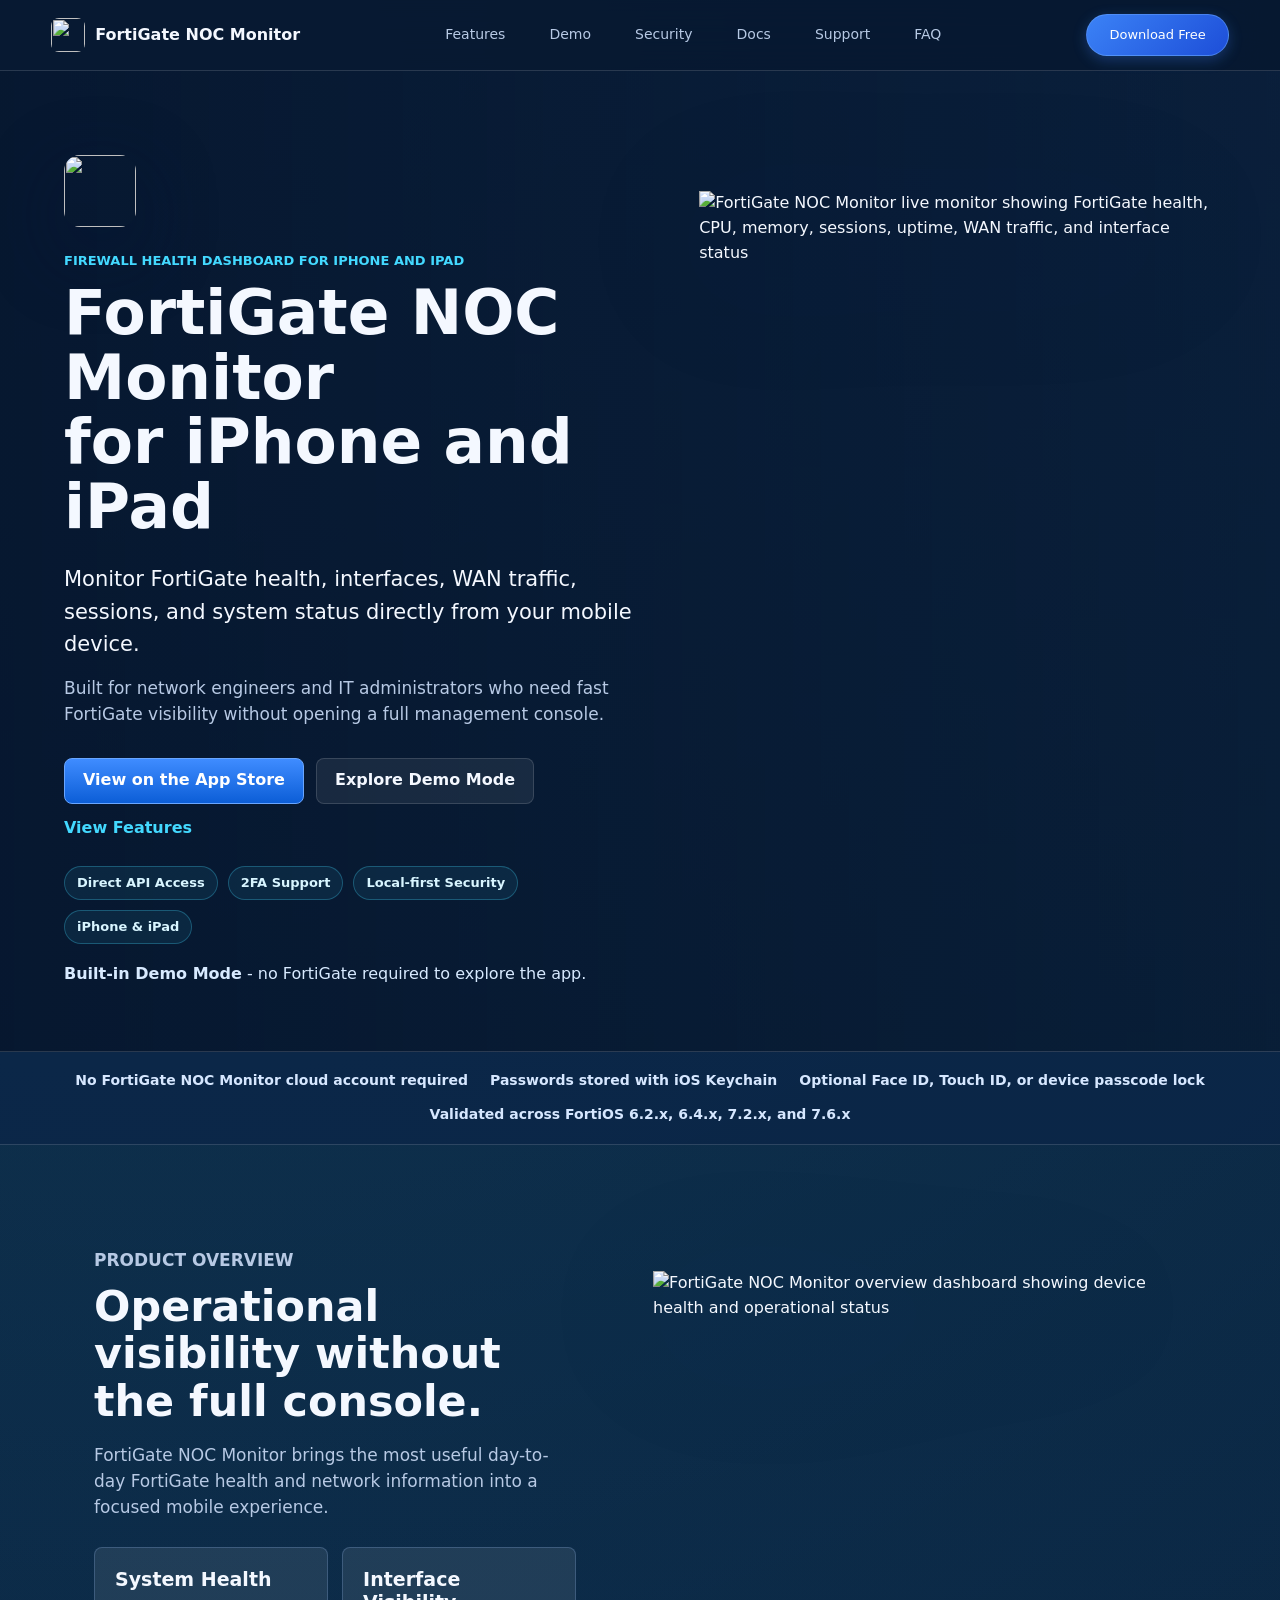
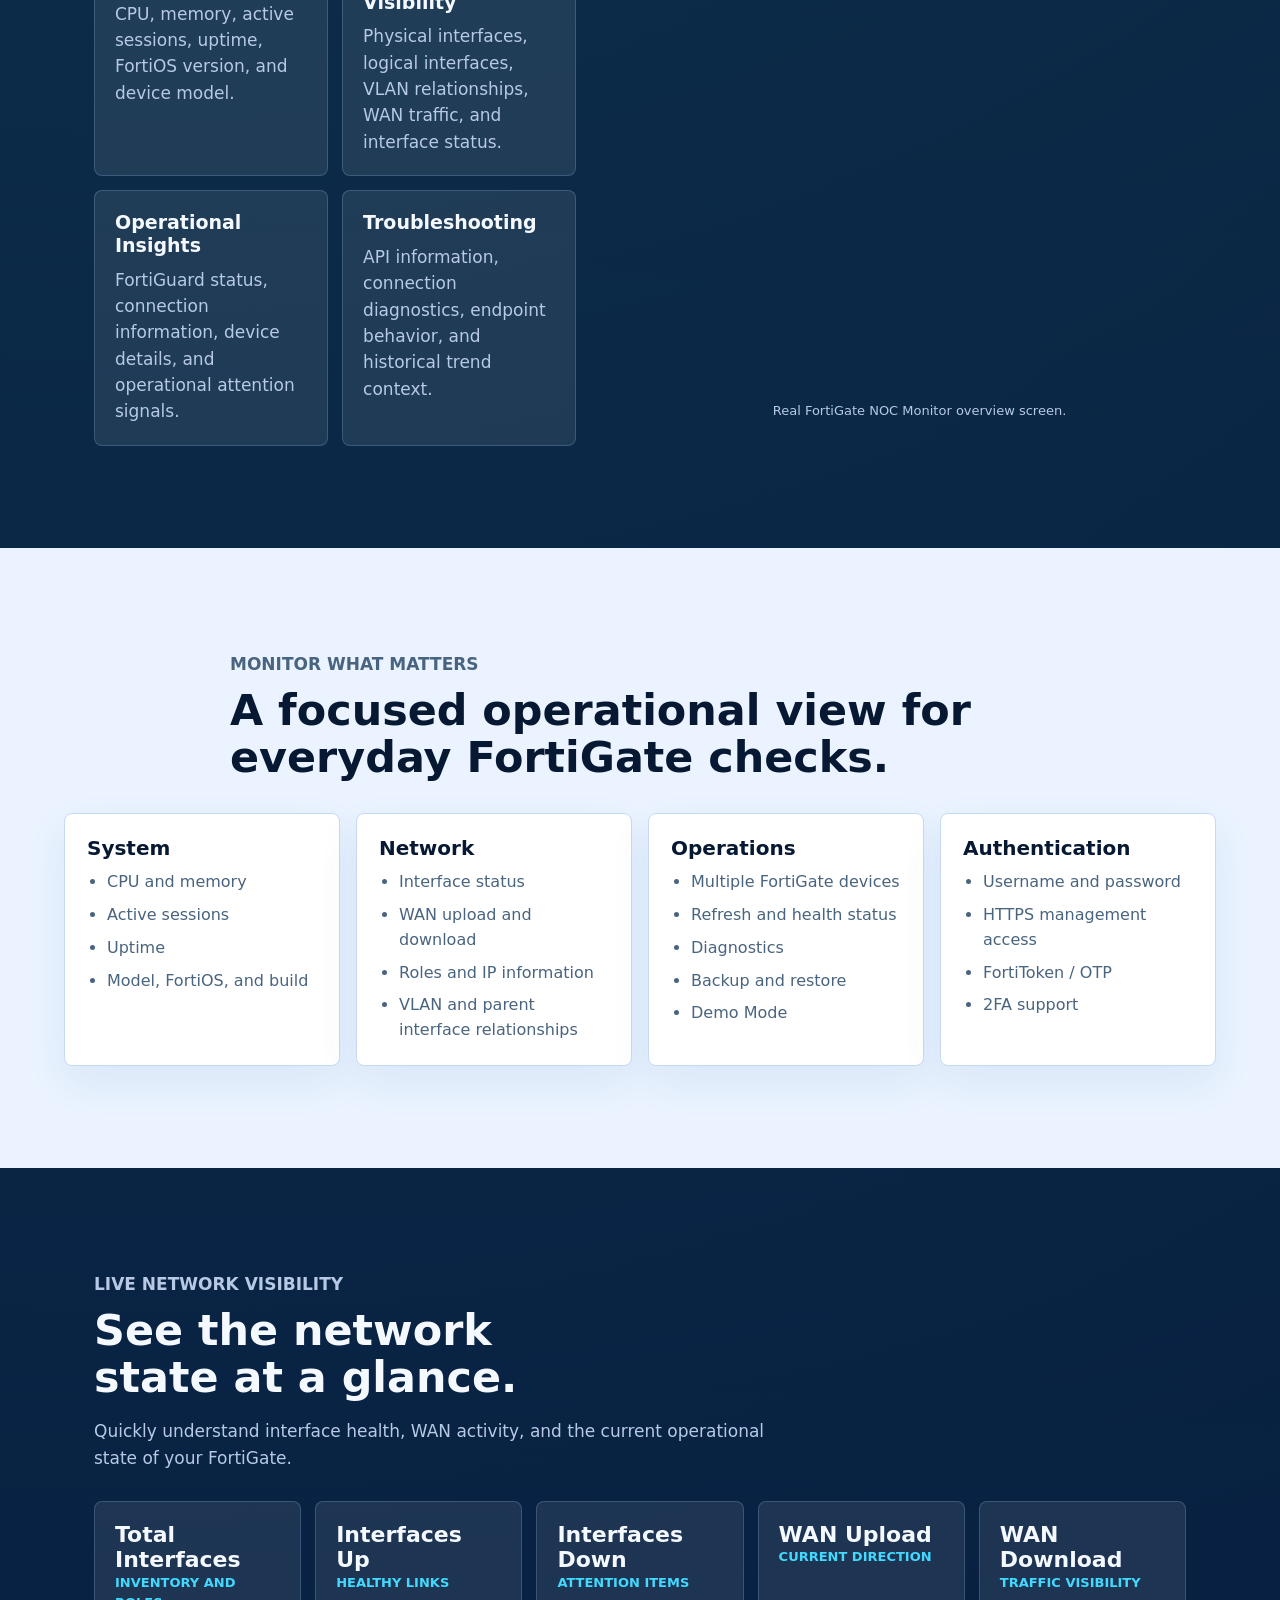
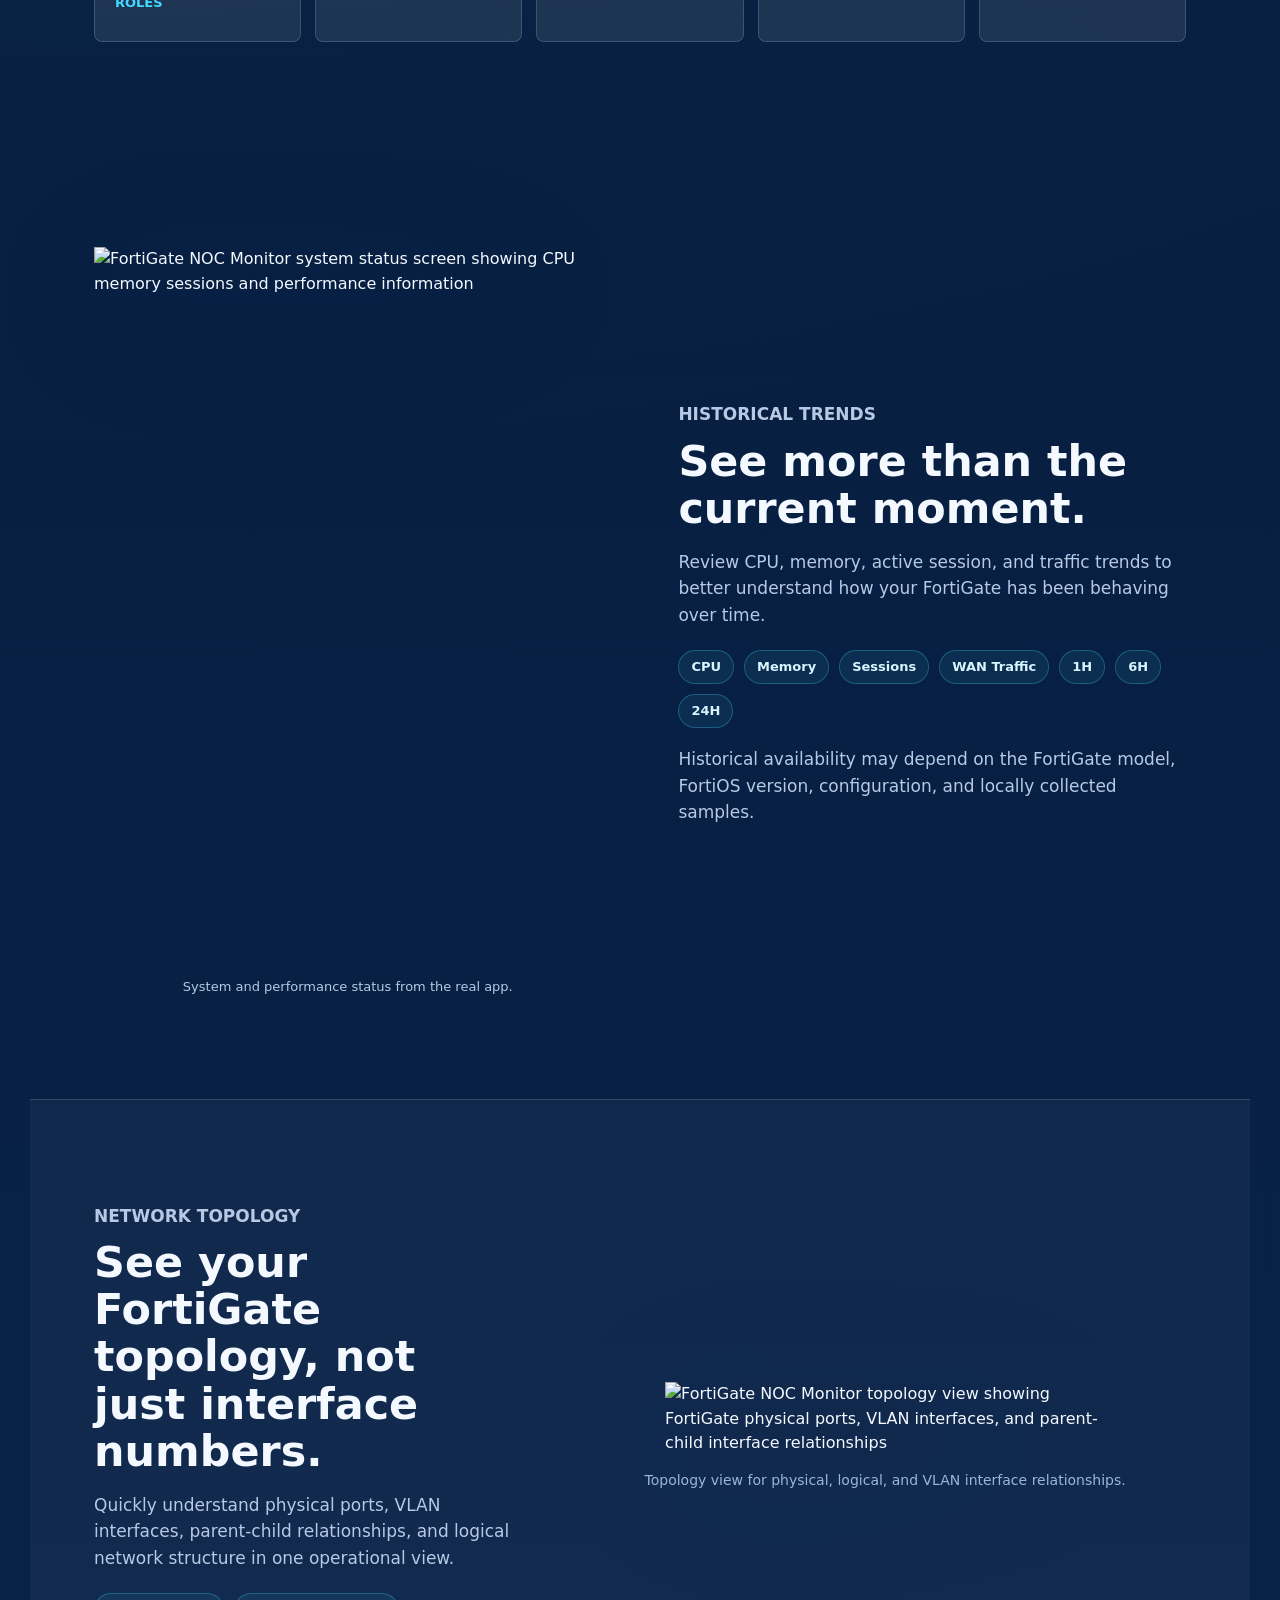
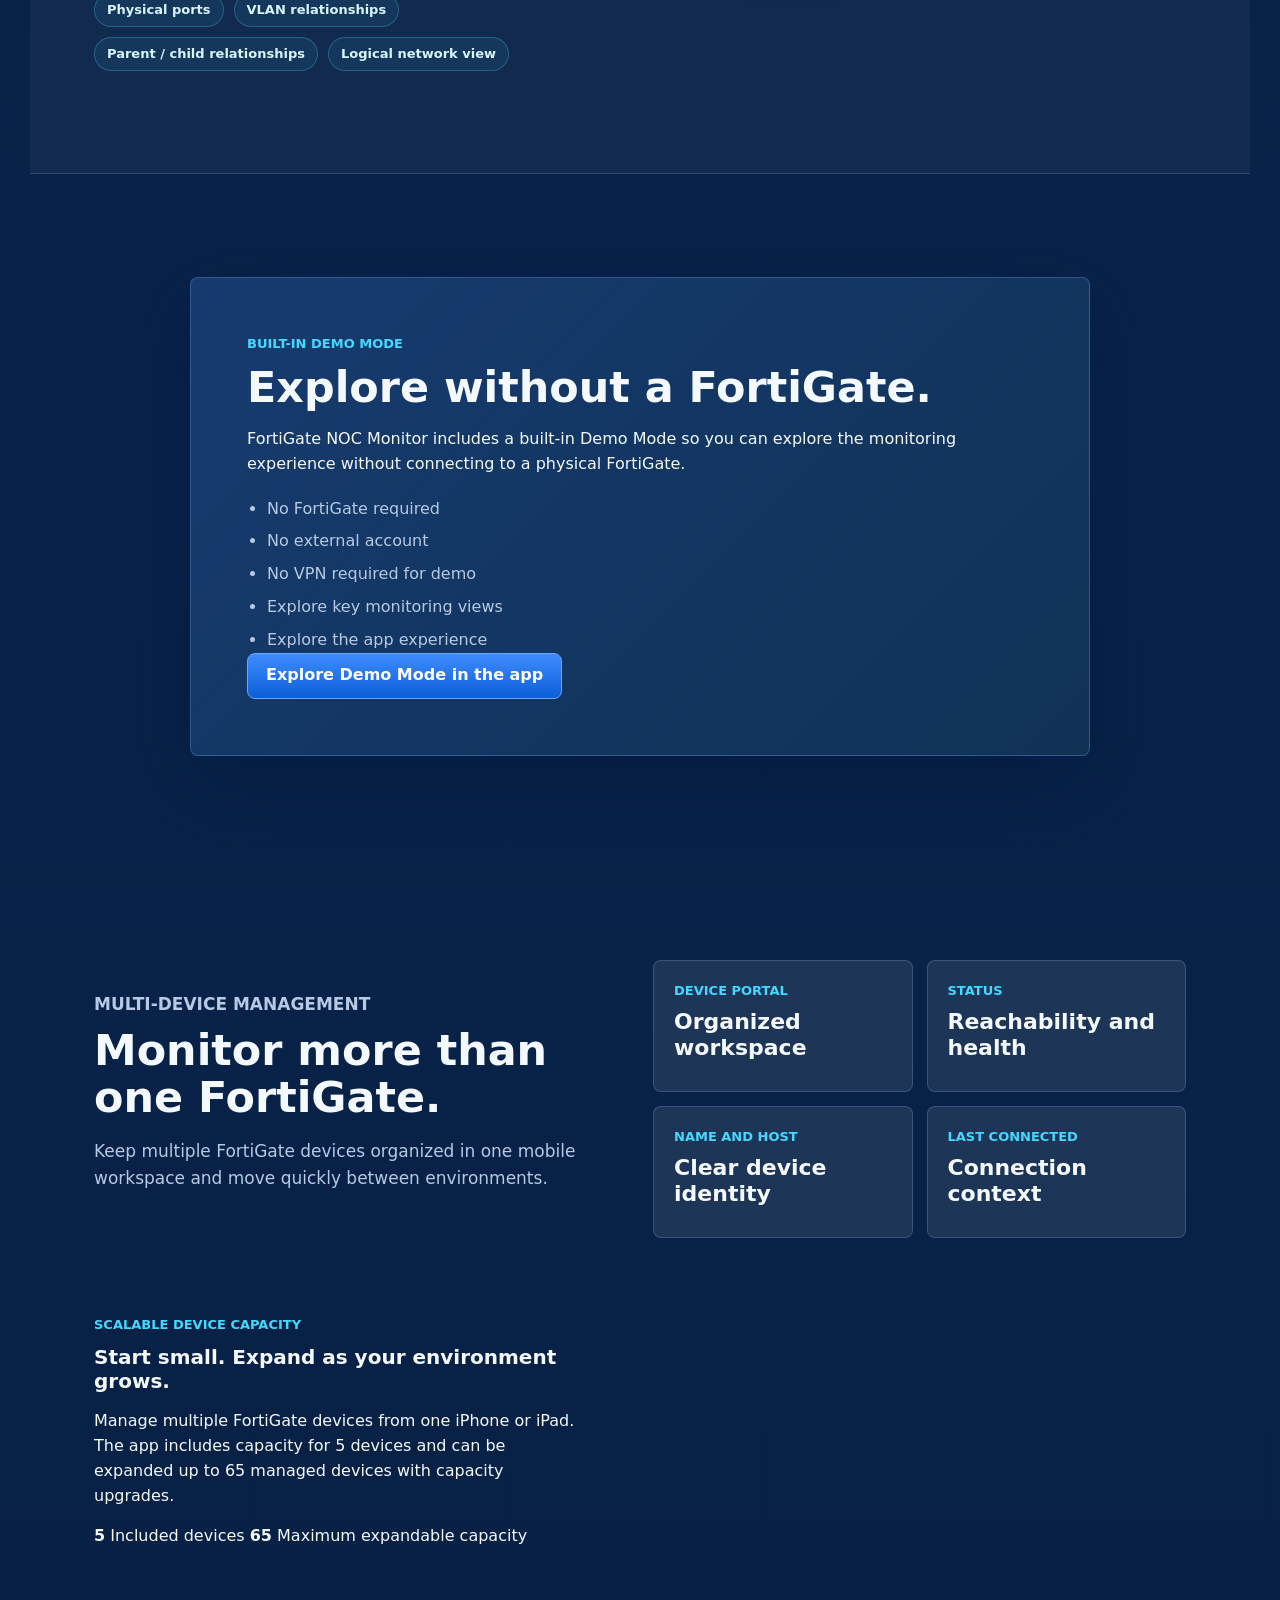
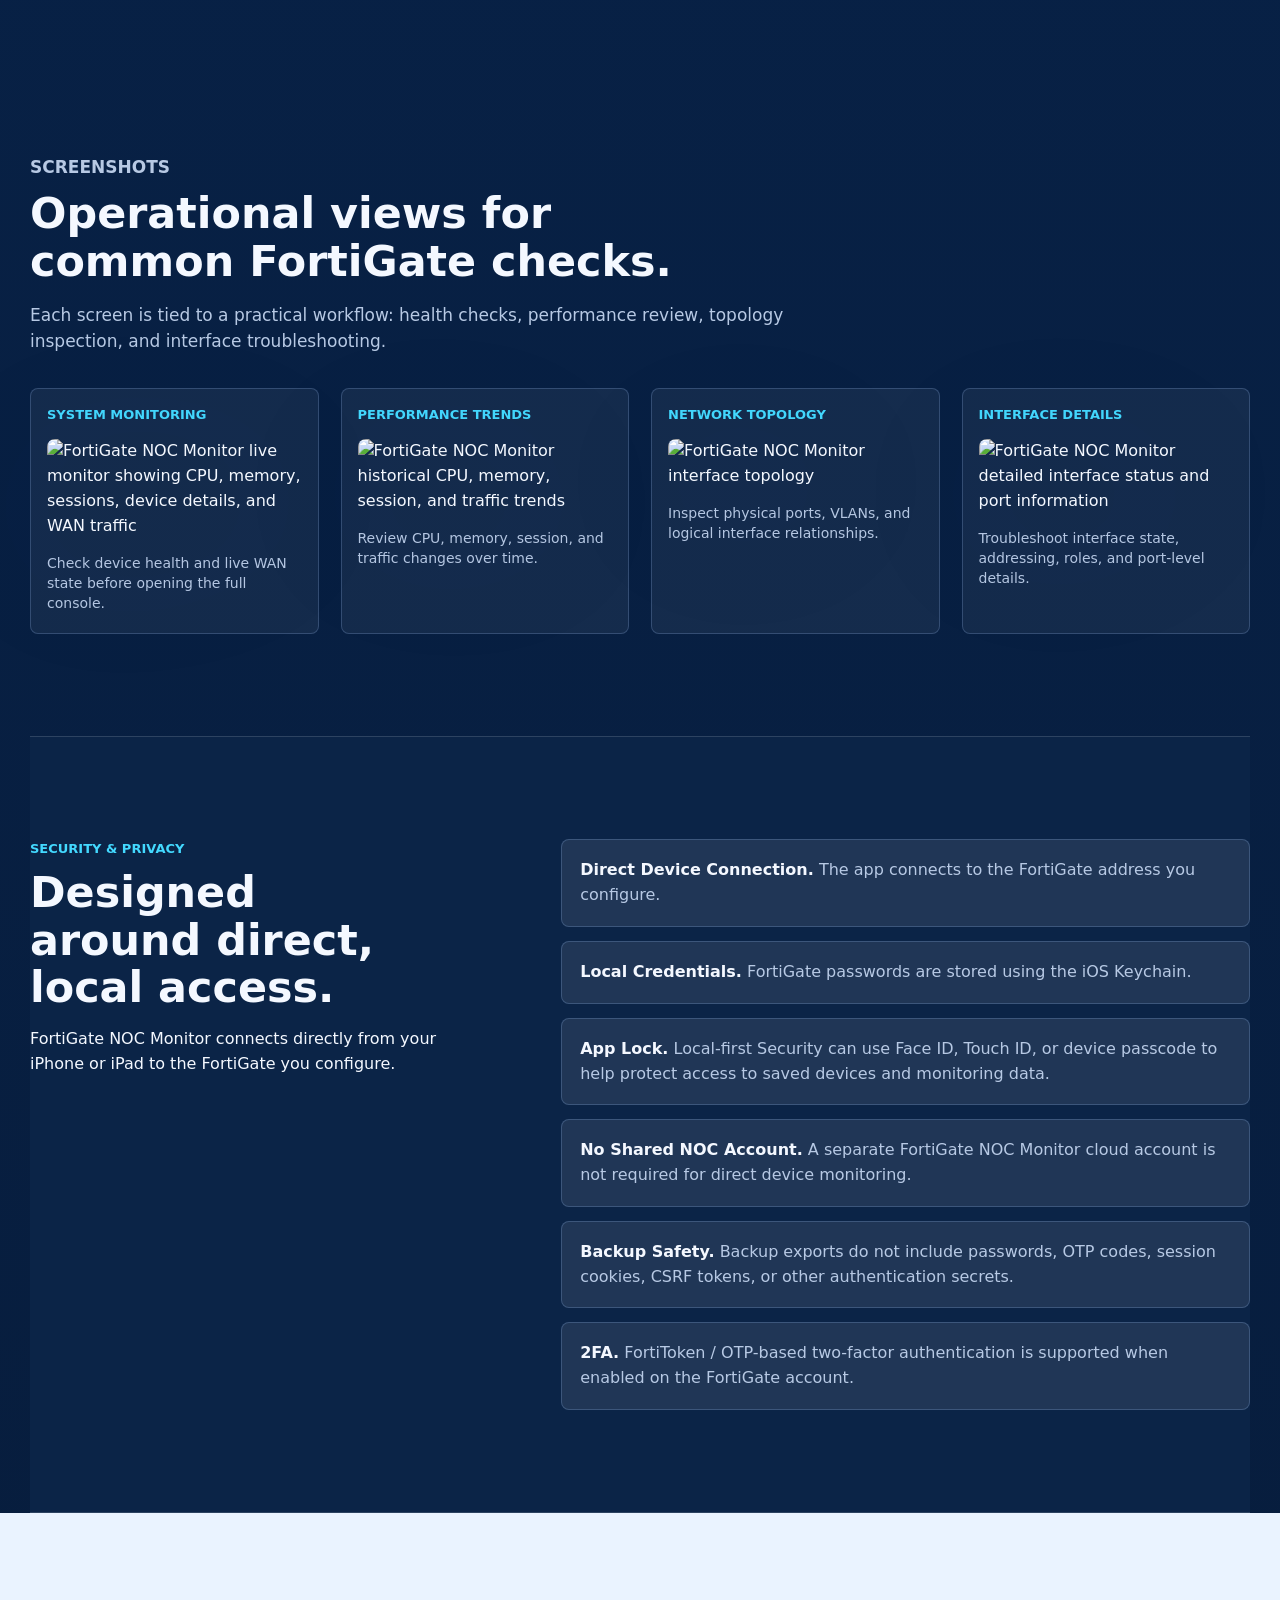
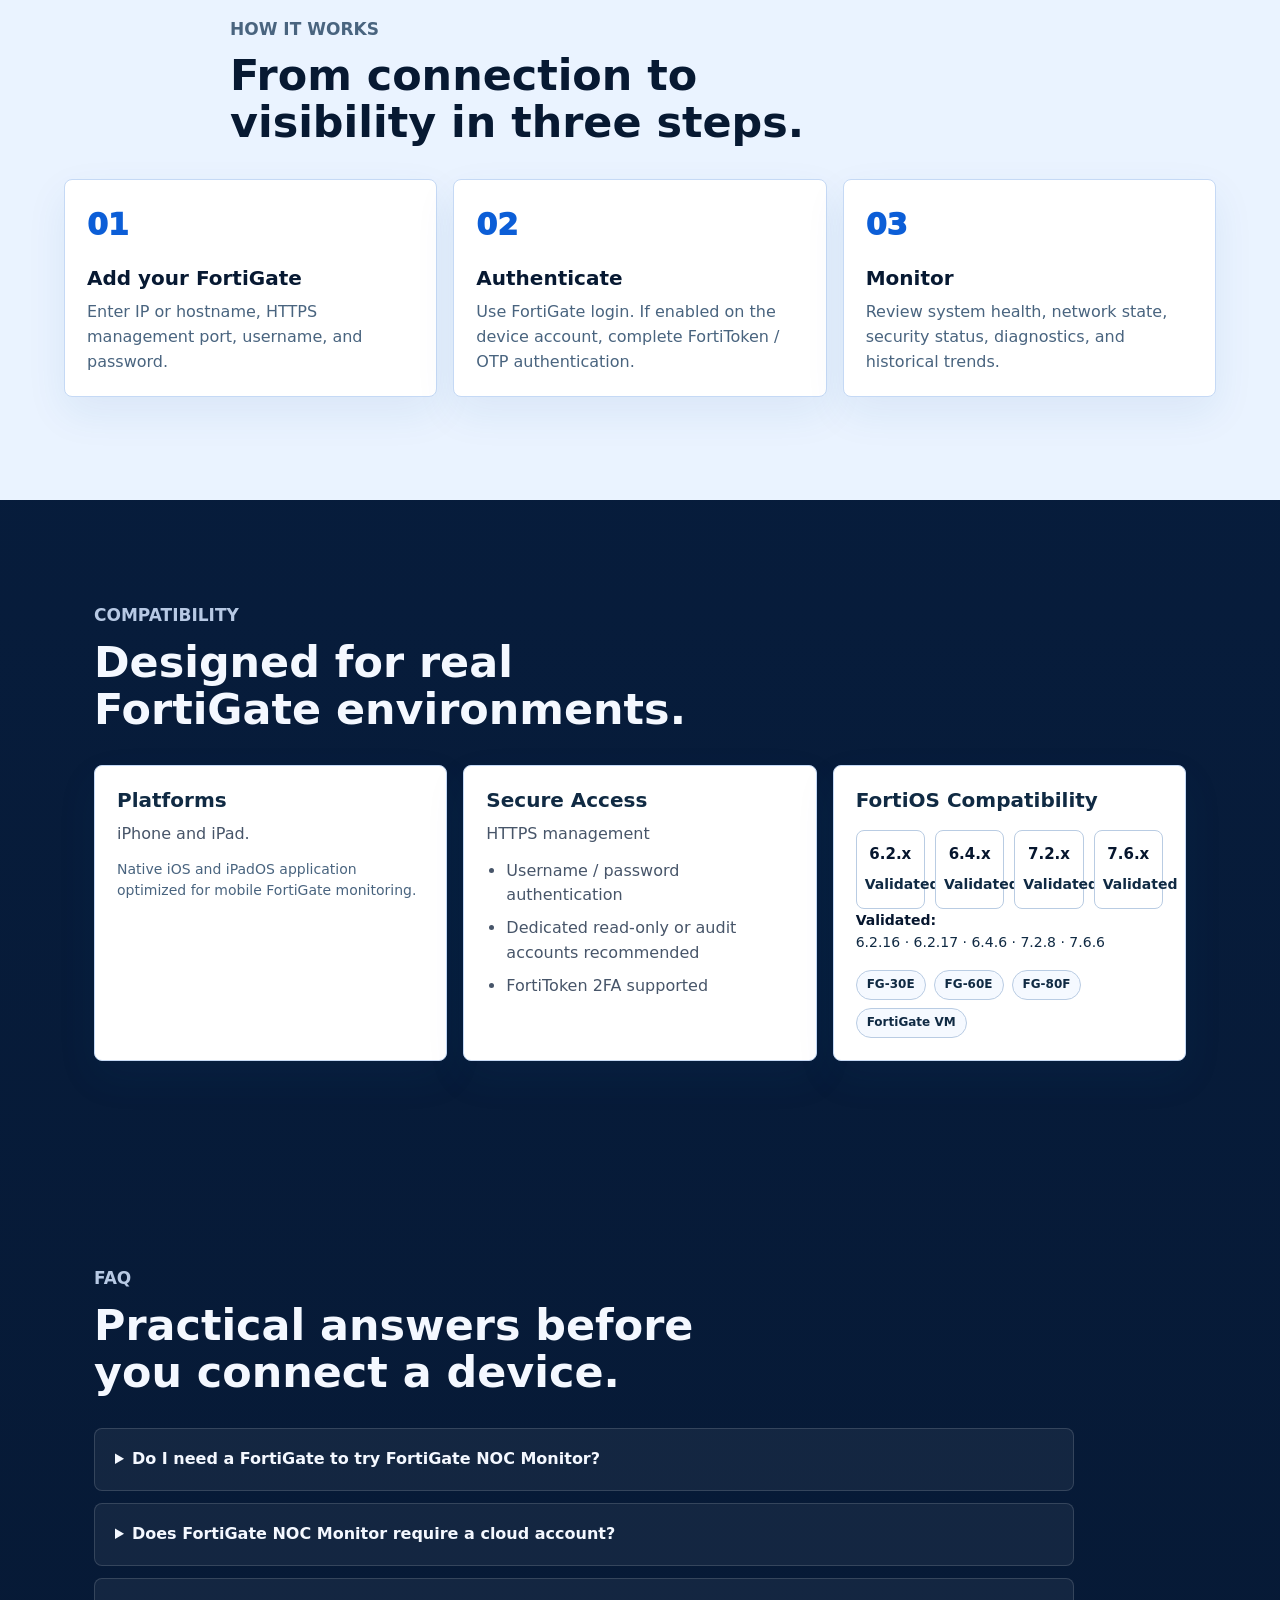
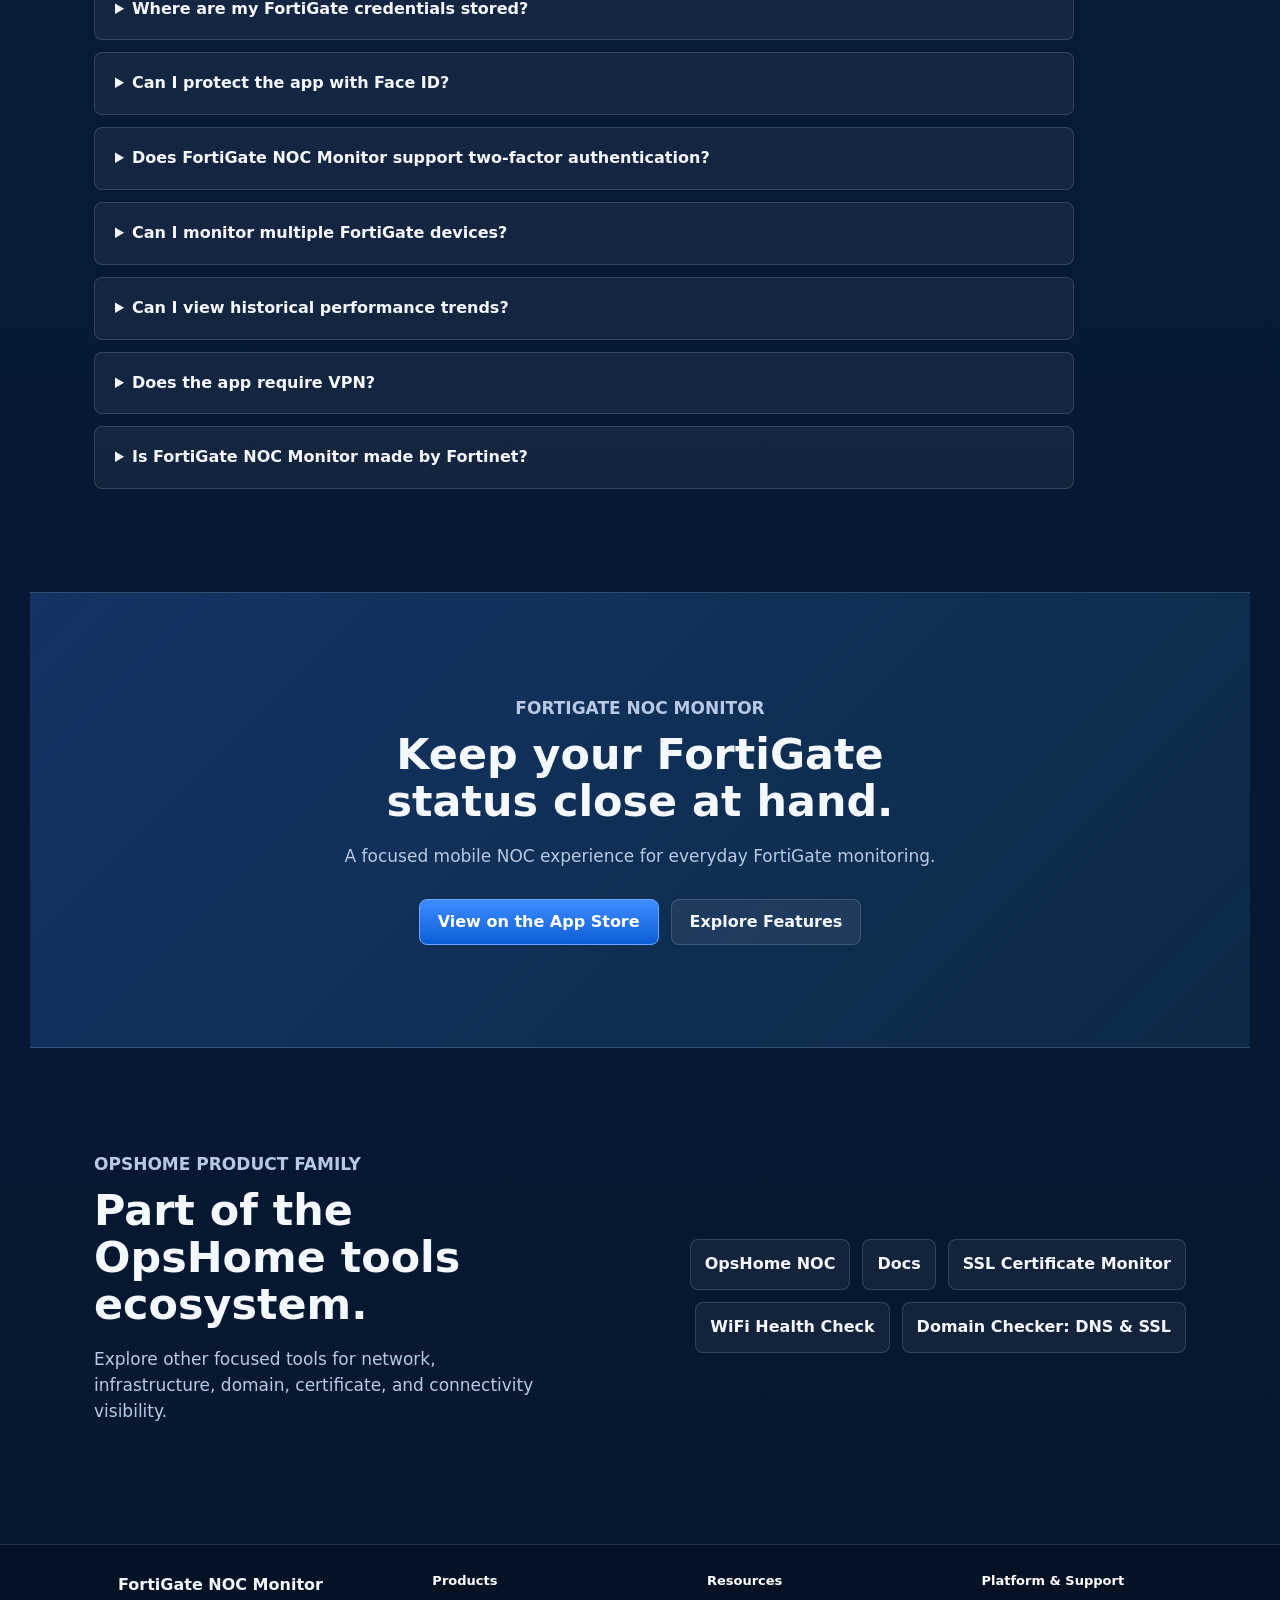
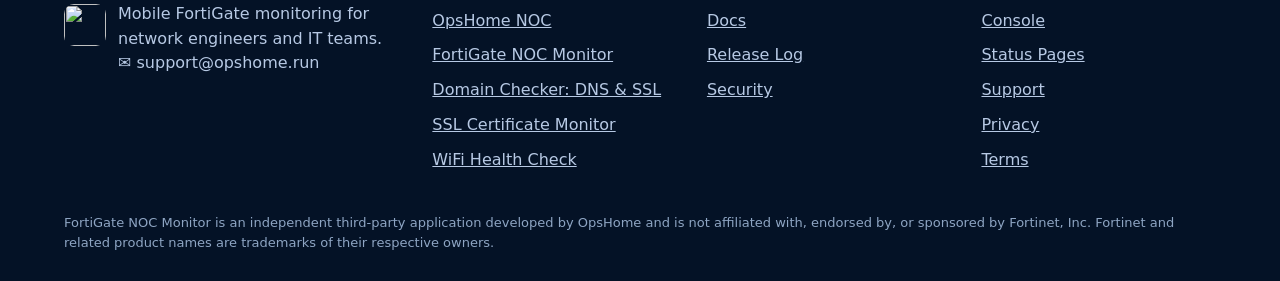
==== commit 9ff9e9d5: "Add files via upload" ====
--- a/docs/index.html
+++ b/docs/index.html
@@ -448,37 +448,6 @@
       </div>
     </section>
 
-    <section id="device-expansion" class="section pricing-section">
-      <div class="section-heading">
-        <p class="eyebrow">Device Expansion</p>
-        <h2>Expand your FortiGate monitoring capacity.</h2>
-        <p>Start with 5 devices for free. Unlock additional device capacity with one-time purchases. Expansions stack permanently.</p>
-      </div>
-      <div class="pricing-grid">
-        <article class="price-card">
-          <h3>Free</h3>
-          <strong>5 Devices</strong>
-          <p>Included device capacity.</p>
-        </article>
-        <article class="price-card">
-          <h3>+10 Devices</h3>
-          <strong>$2.99</strong>
-          <p>One-time purchase<br>Total capacity: 15 devices</p>
-        </article>
-        <article class="price-card">
-          <h3>+20 Devices</h3>
-          <strong>$8.99</strong>
-          <p>One-time purchase<br>Total capacity: 25 devices</p>
-        </article>
-        <article class="price-card featured">
-          <h3>+30 Devices</h3>
-          <strong>$19.99</strong>
-          <p>One-time purchase<br>Total capacity: 35 devices</p>
-        </article>
-      </div>
-      <p class="compat-note">Purchased expansions stack together. Maximum capacity with all expansions: <strong>65 devices</strong>.</p>
-    </section>
-
     <section id="faq" class="section faq-section">
       <div class="section-heading">
         <p class="eyebrow">FAQ</p>
--- a/docs/assets/styles.css
+++ b/docs/assets/styles.css
@@ -1248,11 +1248,3 @@
 .ops-footer .footer-column a { color:#b7c9e4; }
 .ops-footer .footer-column a:hover { color:#fff; }
 @media(max-width:900px){ .ops-footer{grid-template-columns:1fr;} .site-nav{gap:12px;} }
-
-.pricing-section .pricing-grid { display:grid; grid-template-columns:repeat(4,1fr); gap:24px; margin-top:32px; }
-.price-card { background:#fff; border:1px solid rgba(15,23,42,.08); border-radius:24px; padding:28px; text-align:center; }
-.price-card h3 { font-size:18px; margin-bottom:16px; }
-.price-card strong { display:block; font-size:32px; color:#0f172a; margin-bottom:12px; }
-.price-card p { color:#64748b; line-height:1.6; }
-.price-card.featured { border-color:#3b82f6; box-shadow:0 8px 24px rgba(59,130,246,.15); }
-@media(max-width:900px){ .pricing-section .pricing-grid { grid-template-columns:1fr; } }
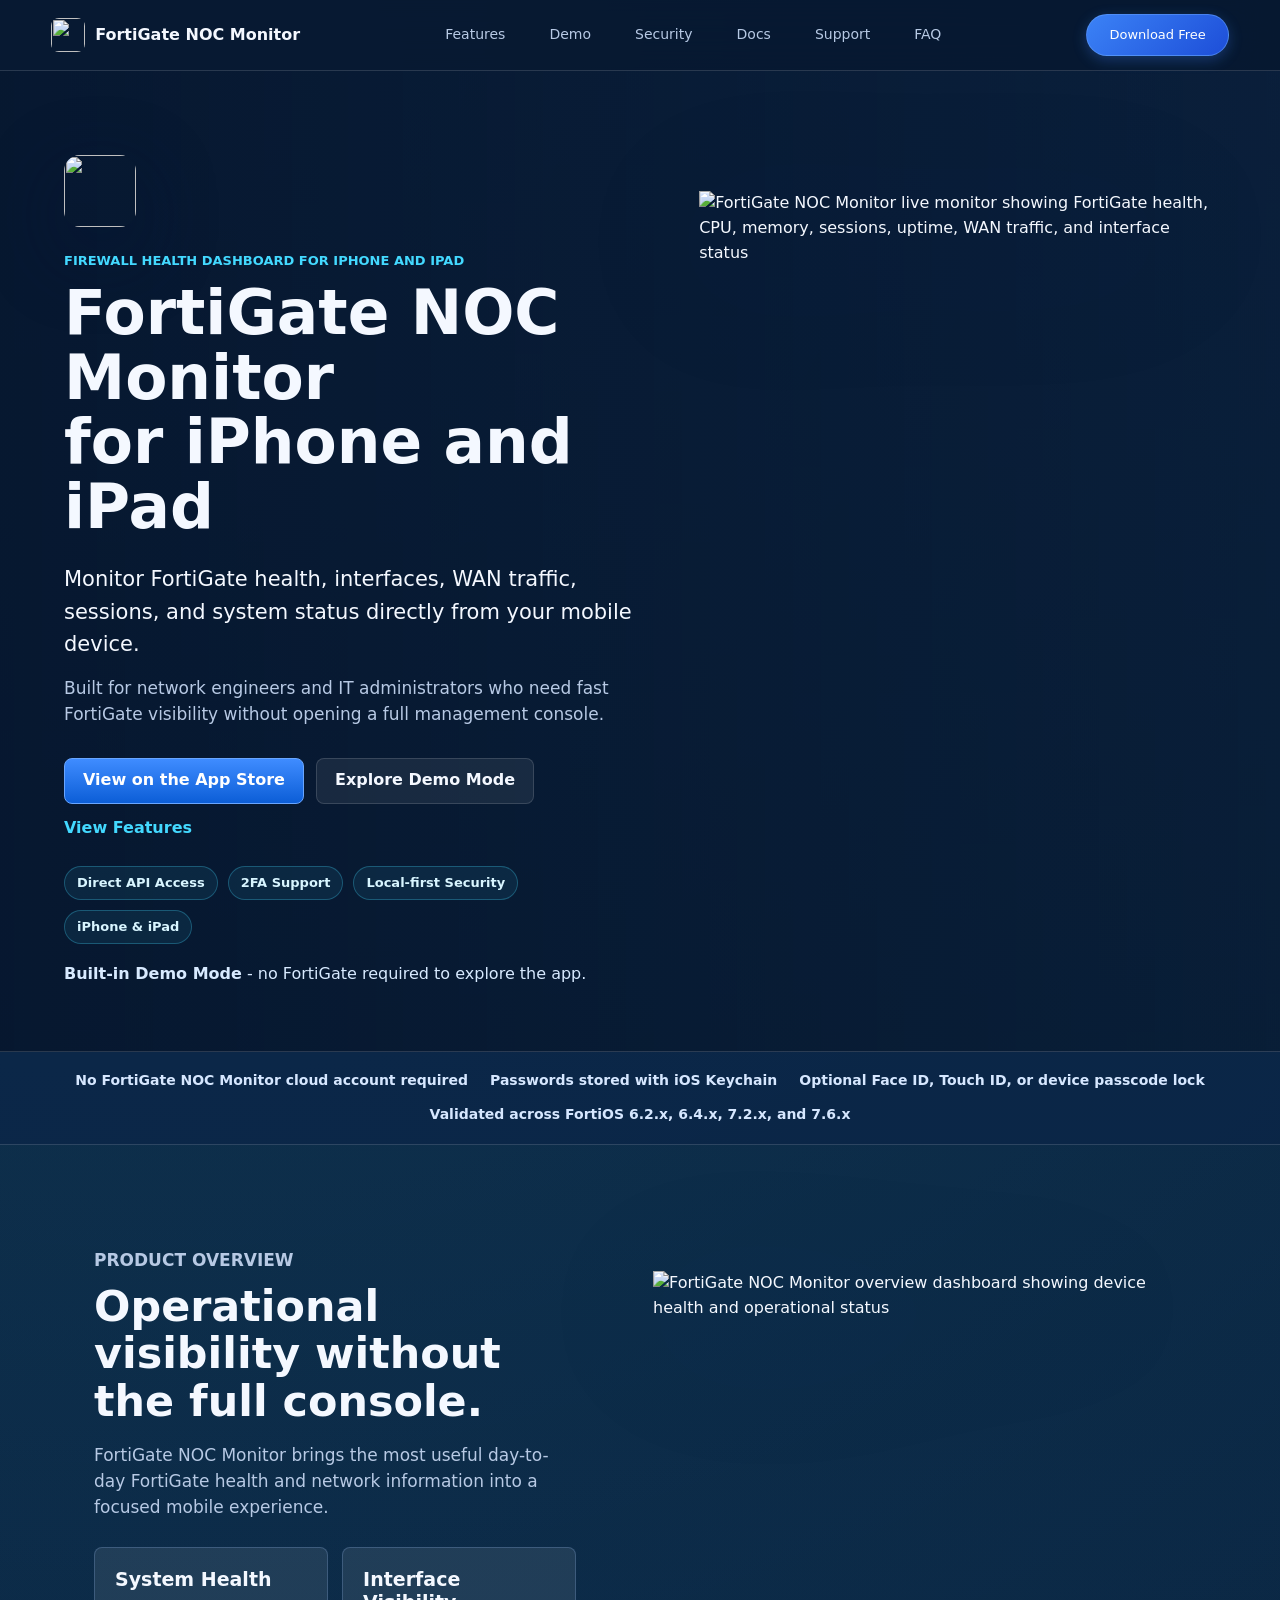
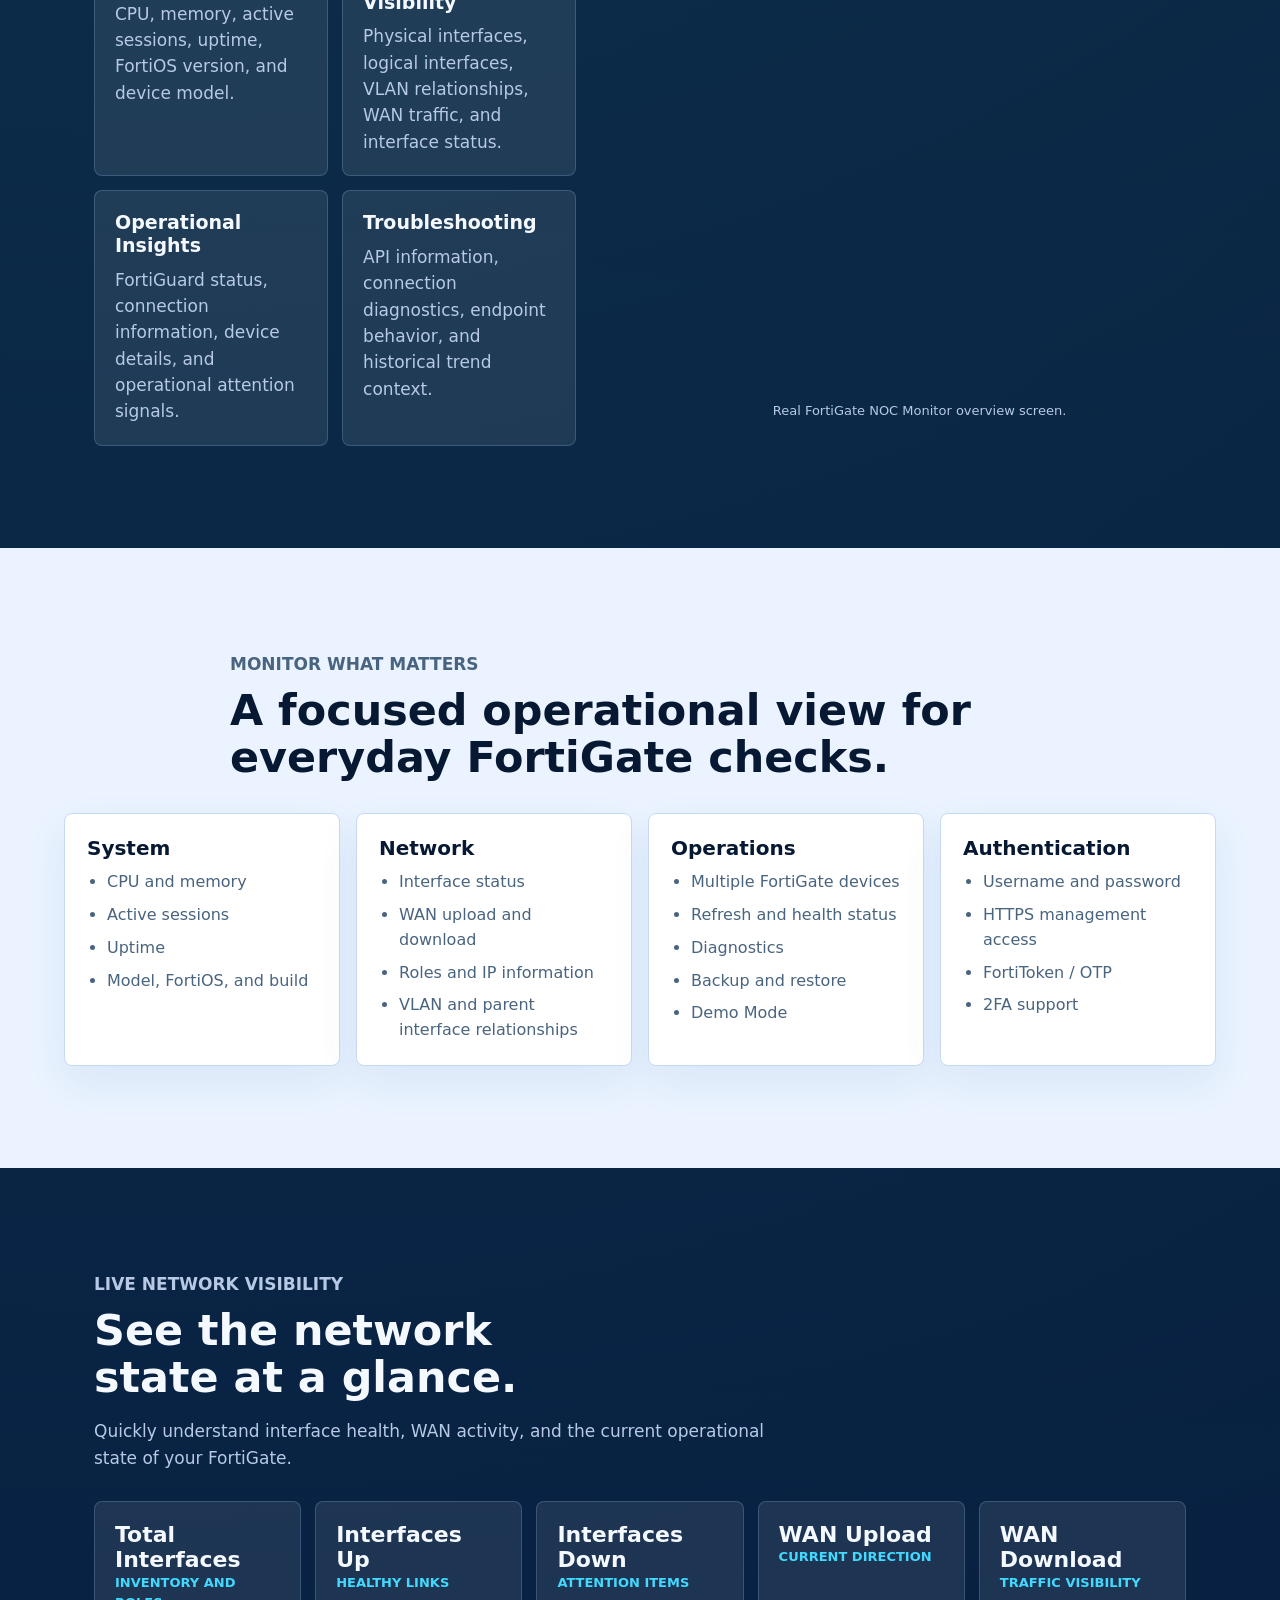
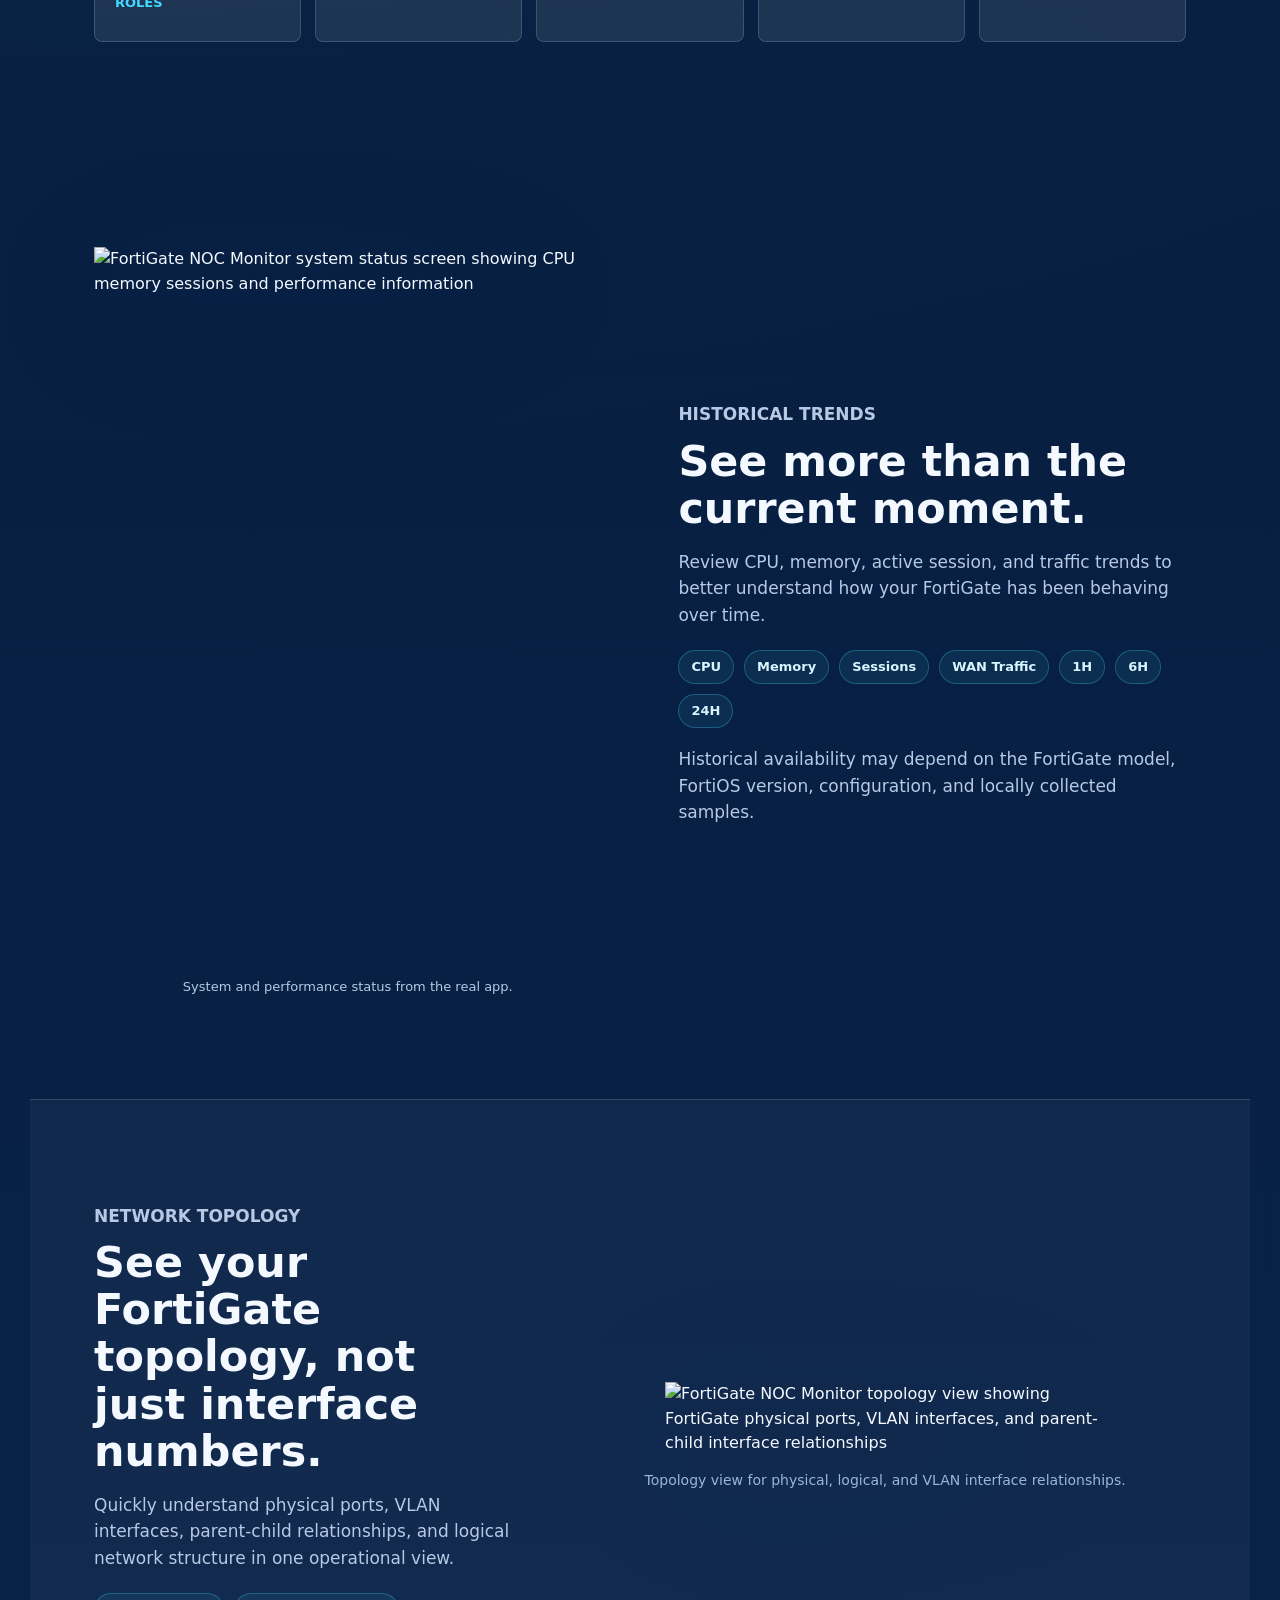
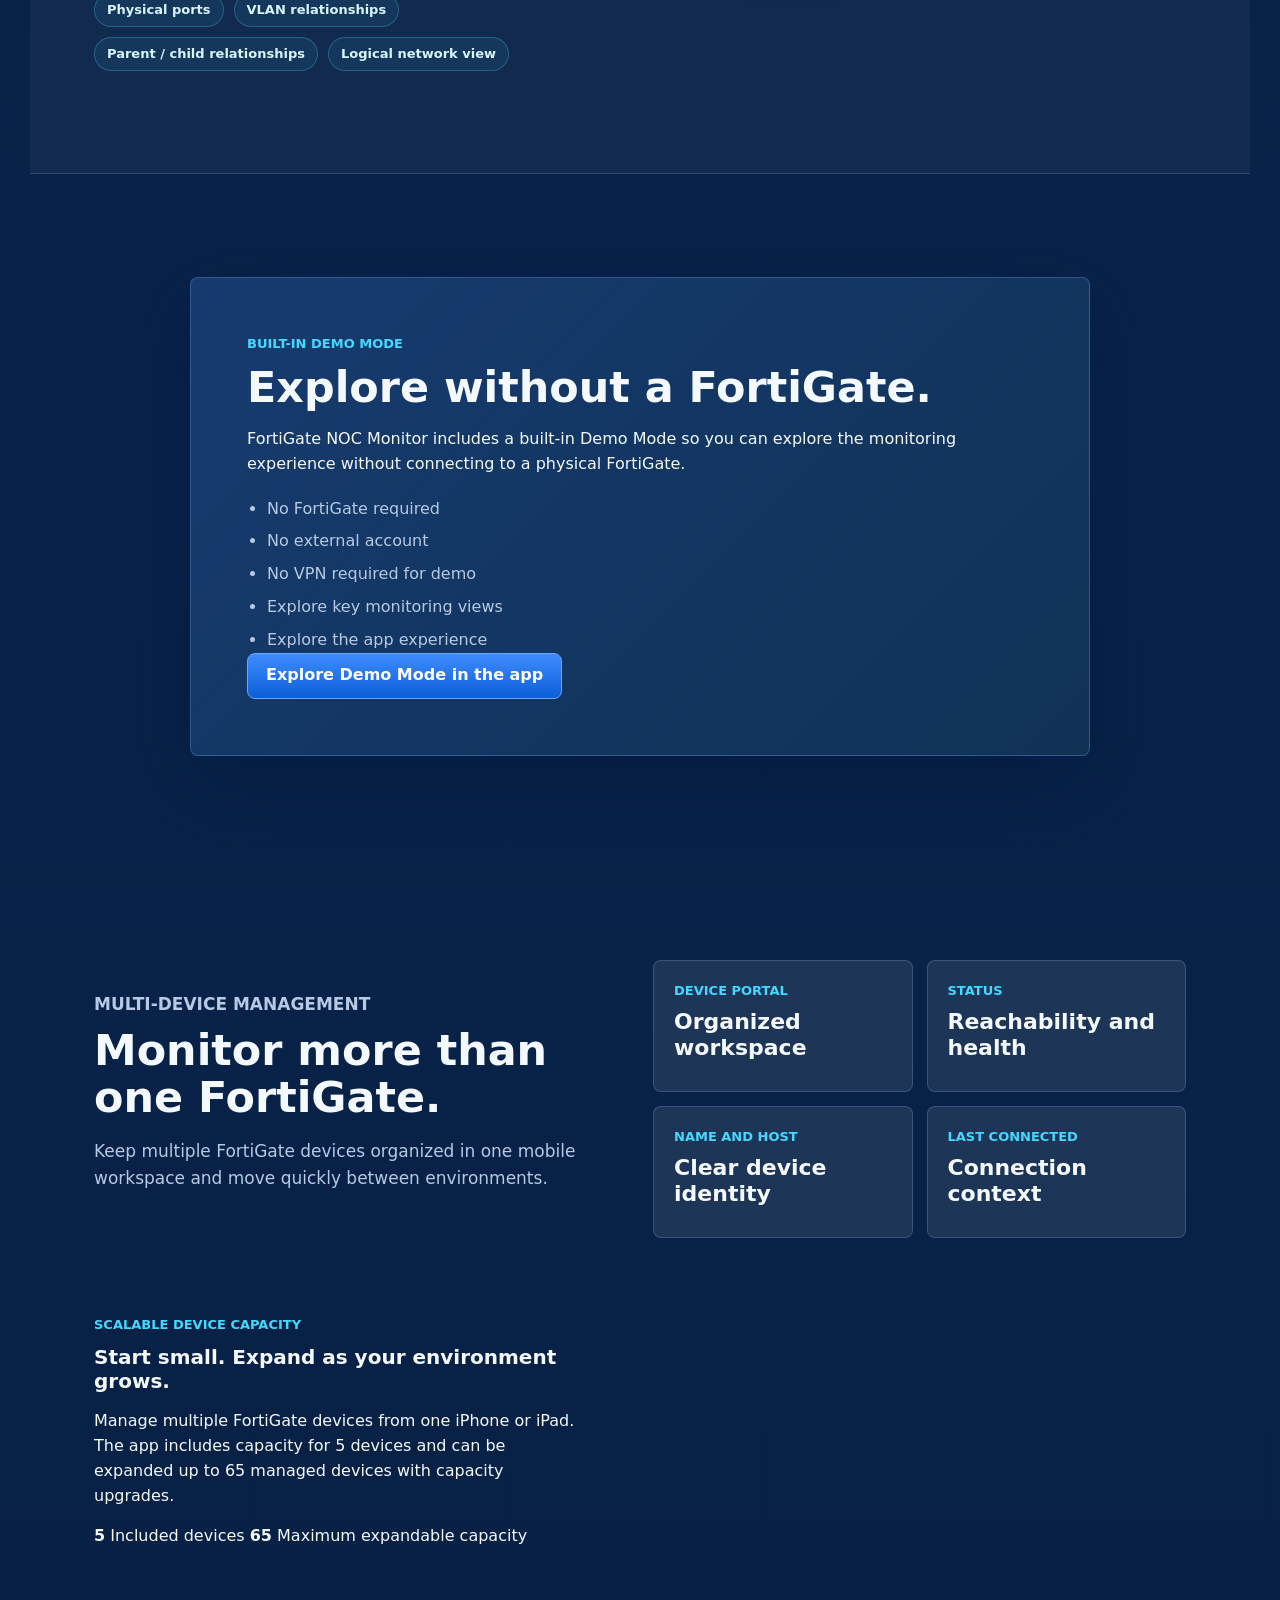
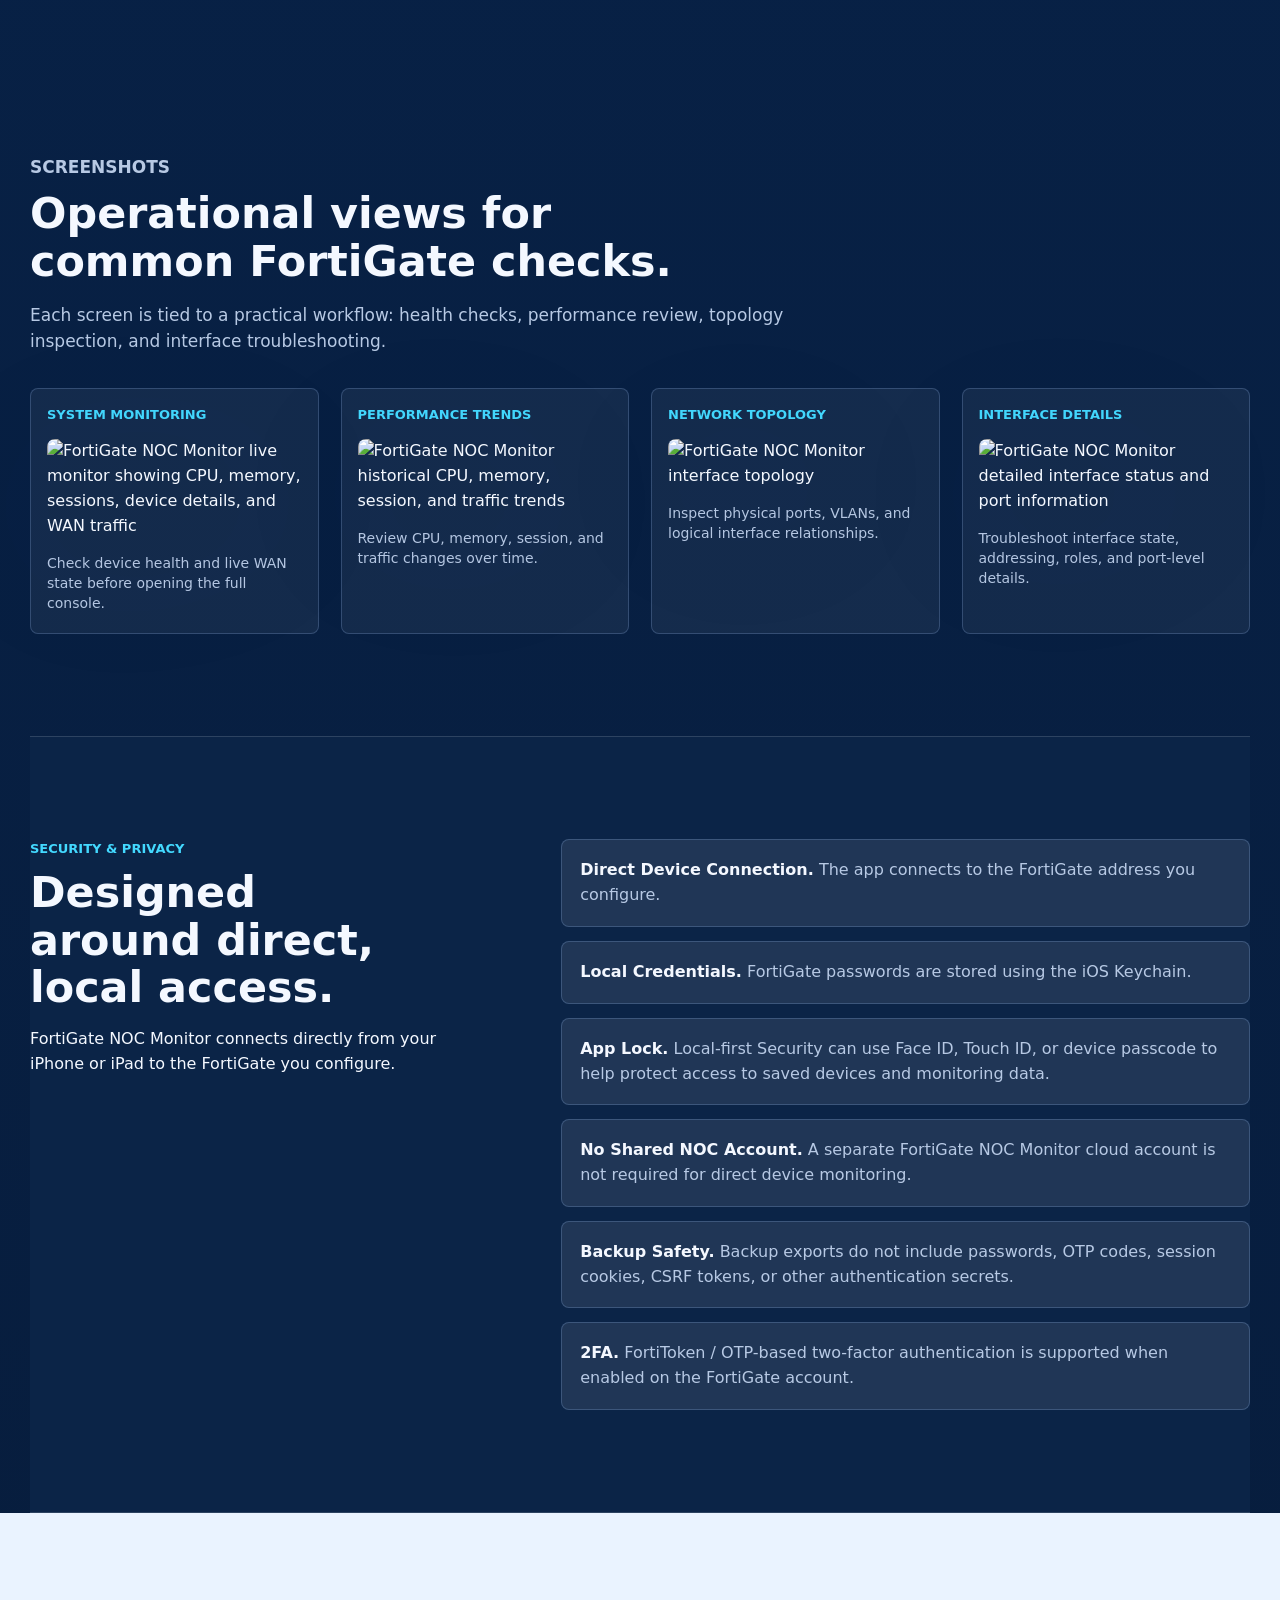
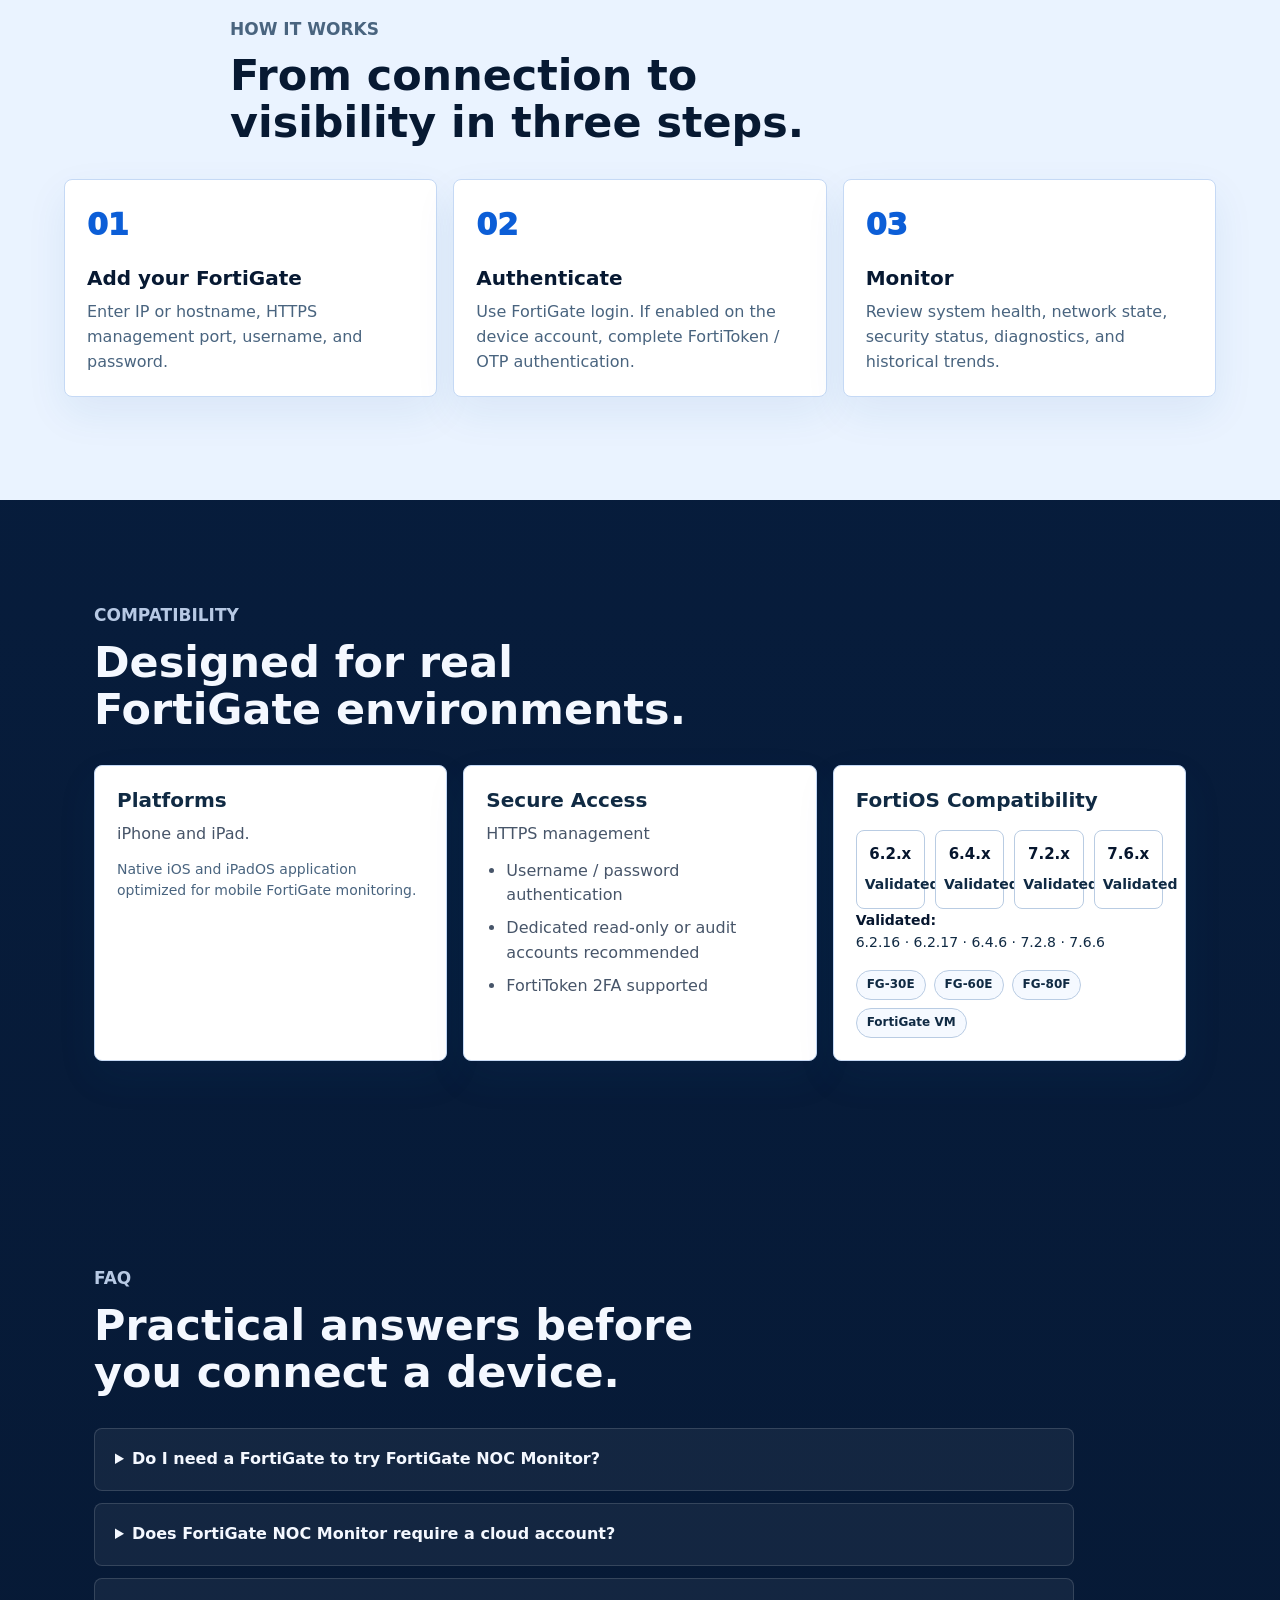
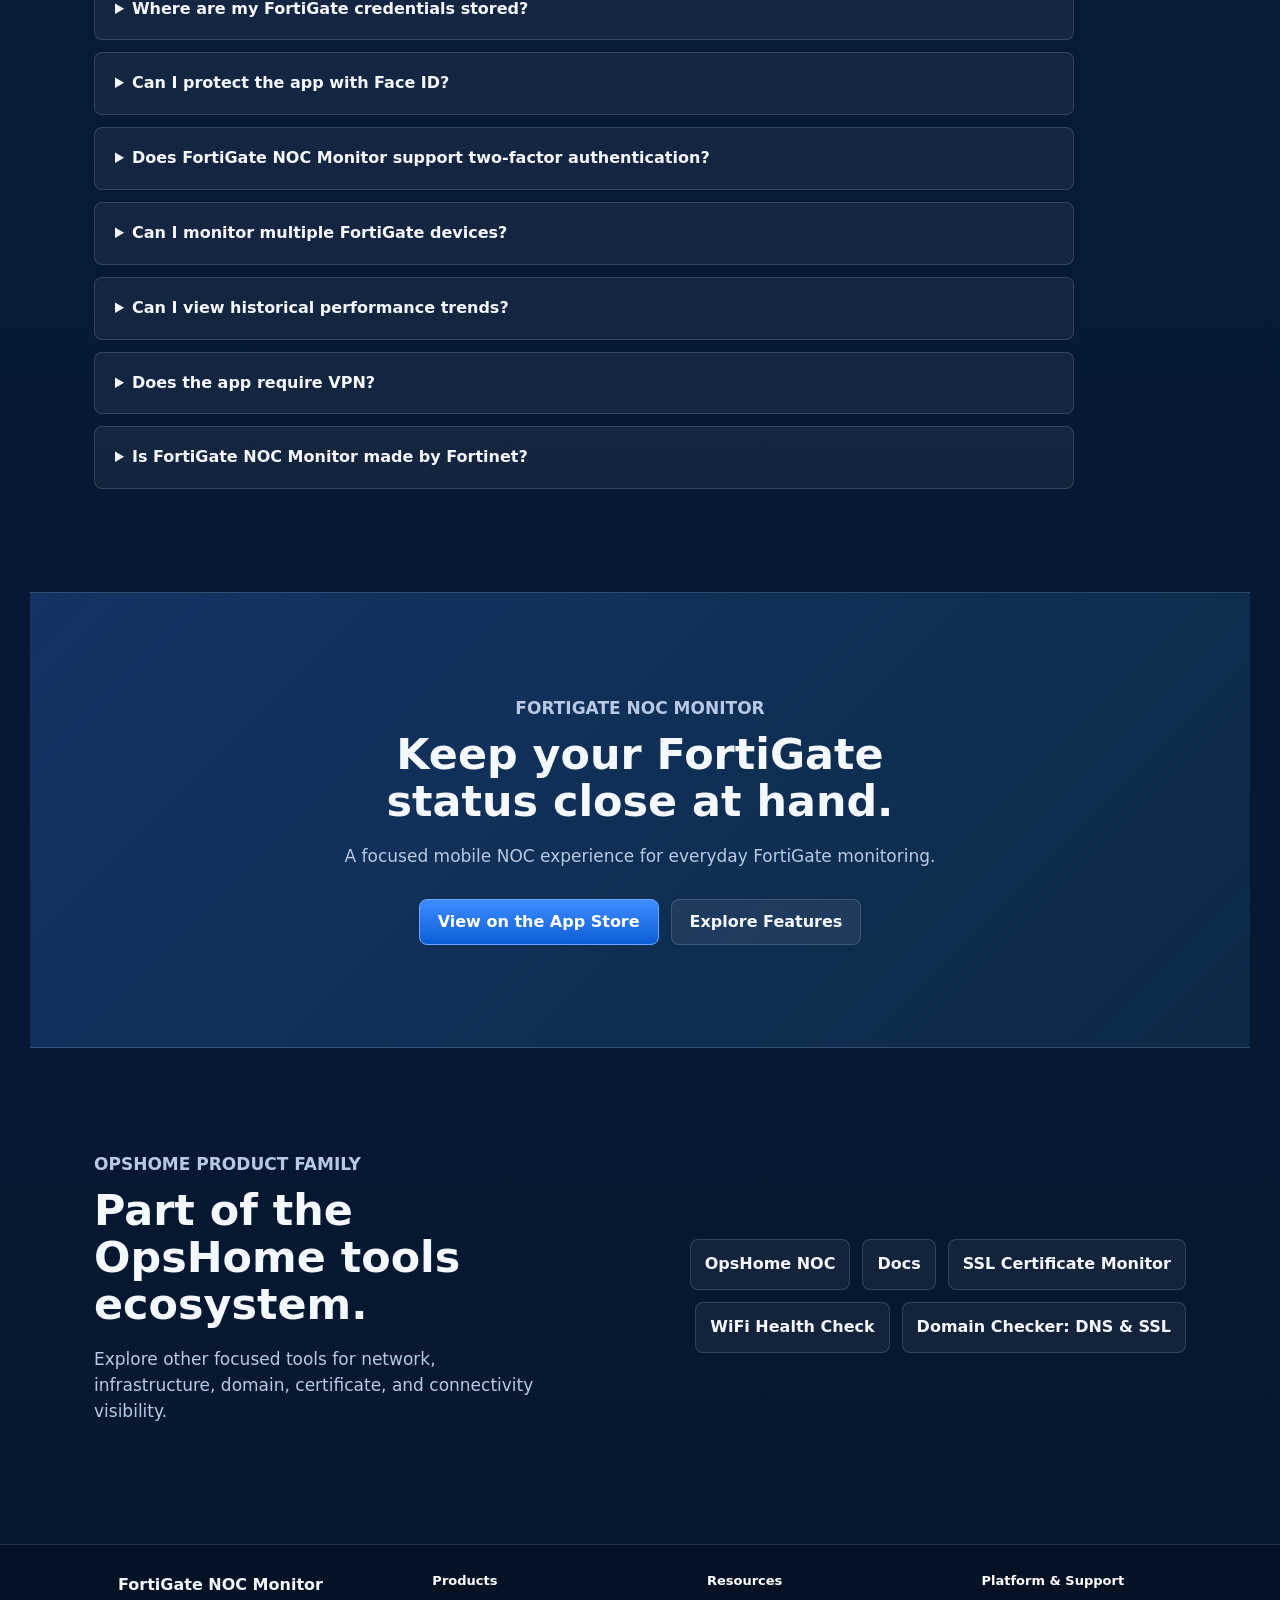
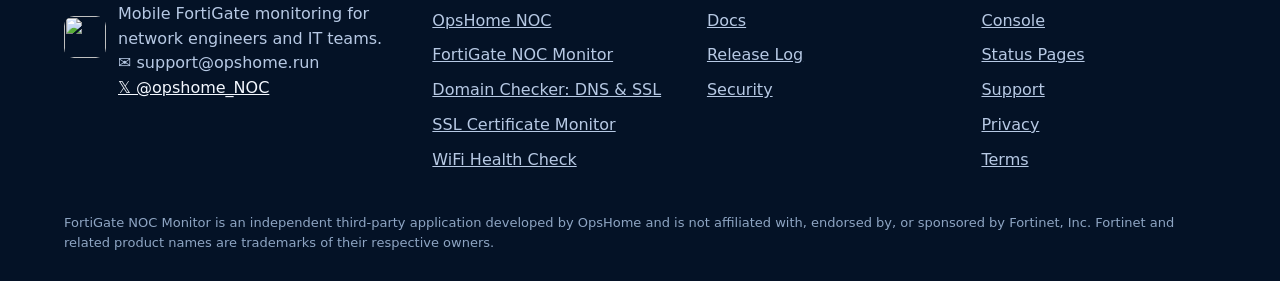
==== commit b5c95ded: "Add files via upload" ====
--- a/docs/index.html
+++ b/docs/index.html
@@ -525,7 +525,7 @@
       <div>
         <strong>FortiGate NOC Monitor</strong>
         <p>Mobile FortiGate monitoring for network engineers and IT teams.</p>
-        <p>✉ support@opshome.run</p>
+        <p>✉ support@opshome.run</p><p class="footer-social"><a href="https://x.com/opshome_NOC" target="_blank" rel="noopener">𝕏 @opshome_NOC</a></p>
       </div>
     </div>
     <div class="footer-column"><h3>Products</h3><a href="https://opshome.run/" target="_blank">OpsHome NOC</a><a href="/">FortiGate NOC Monitor</a><a href="https://domain.opshome.run/" target="_blank">Domain Checker: DNS &amp; SSL</a><a href="https://ssl.opshome.run/" target="_blank">SSL Certificate Monitor</a><a href="https://wifi.opshome.run/" target="_blank">WiFi Health Check</a></div>
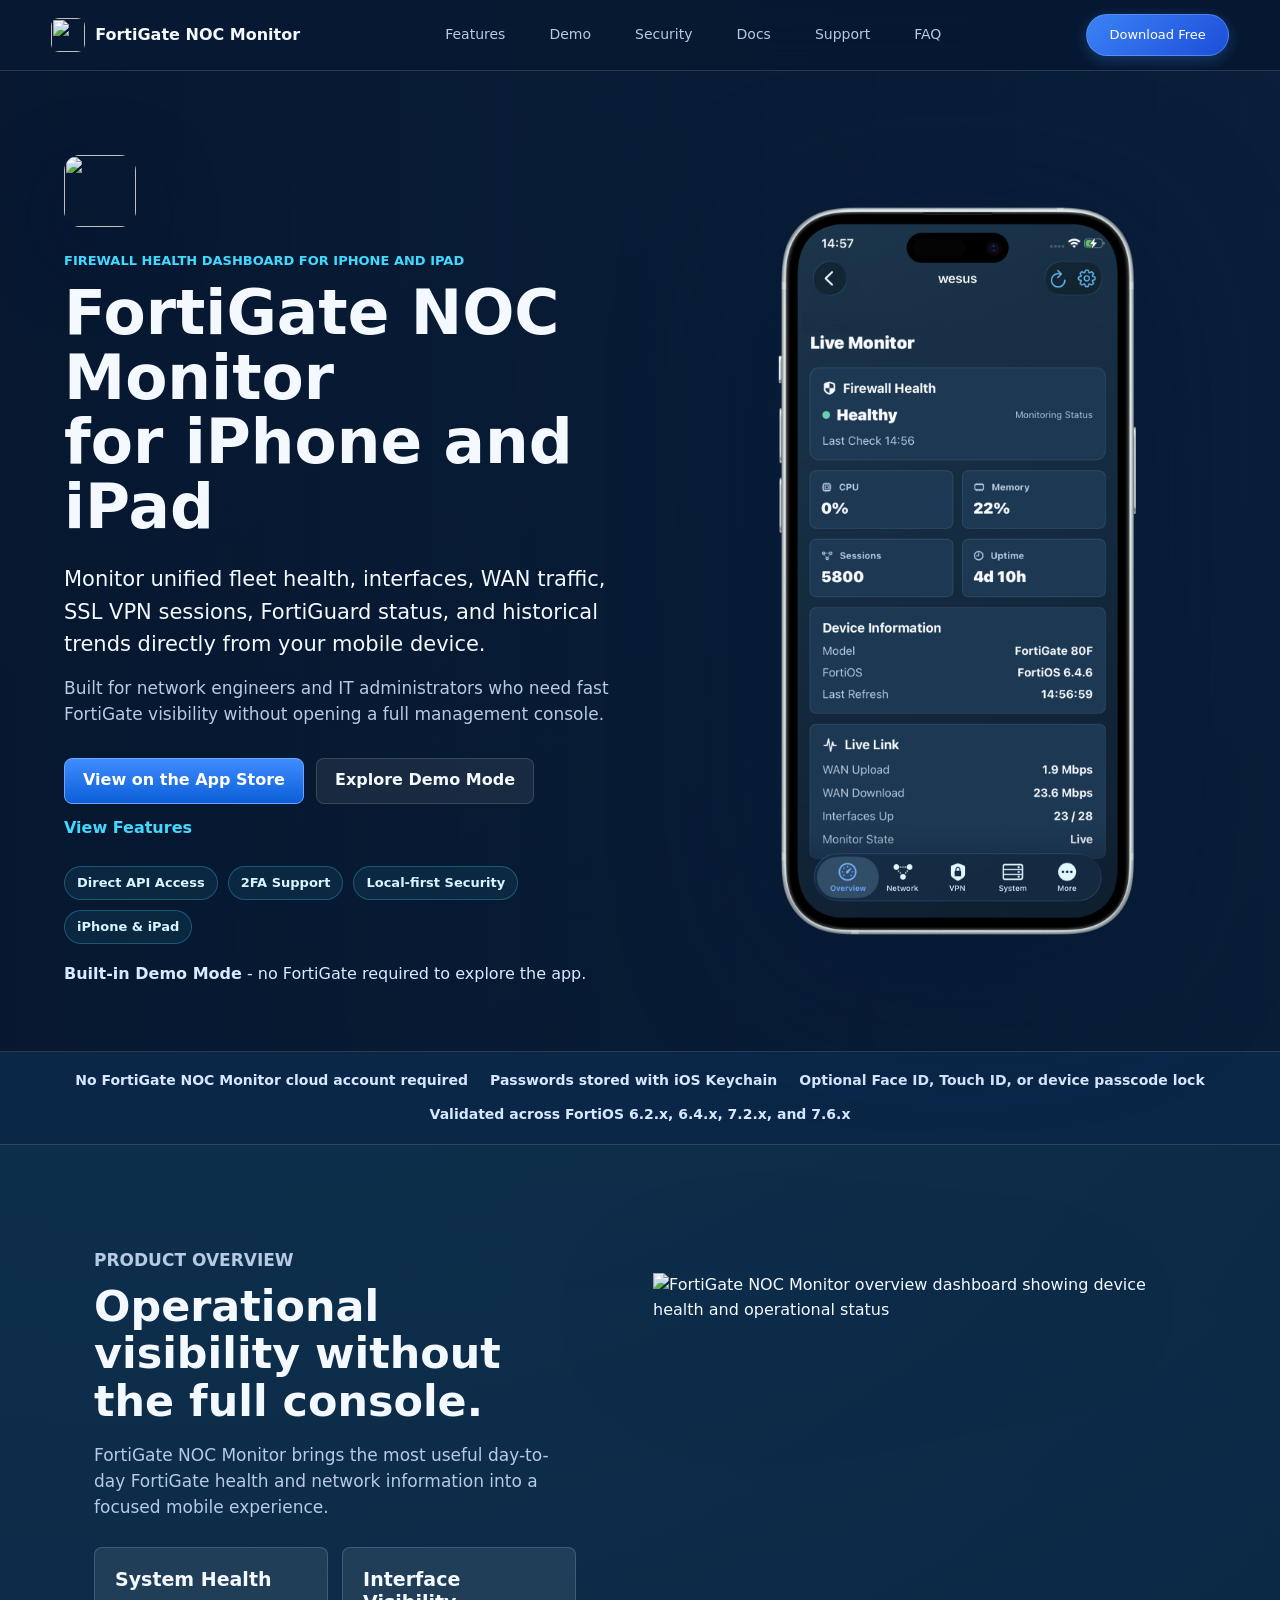
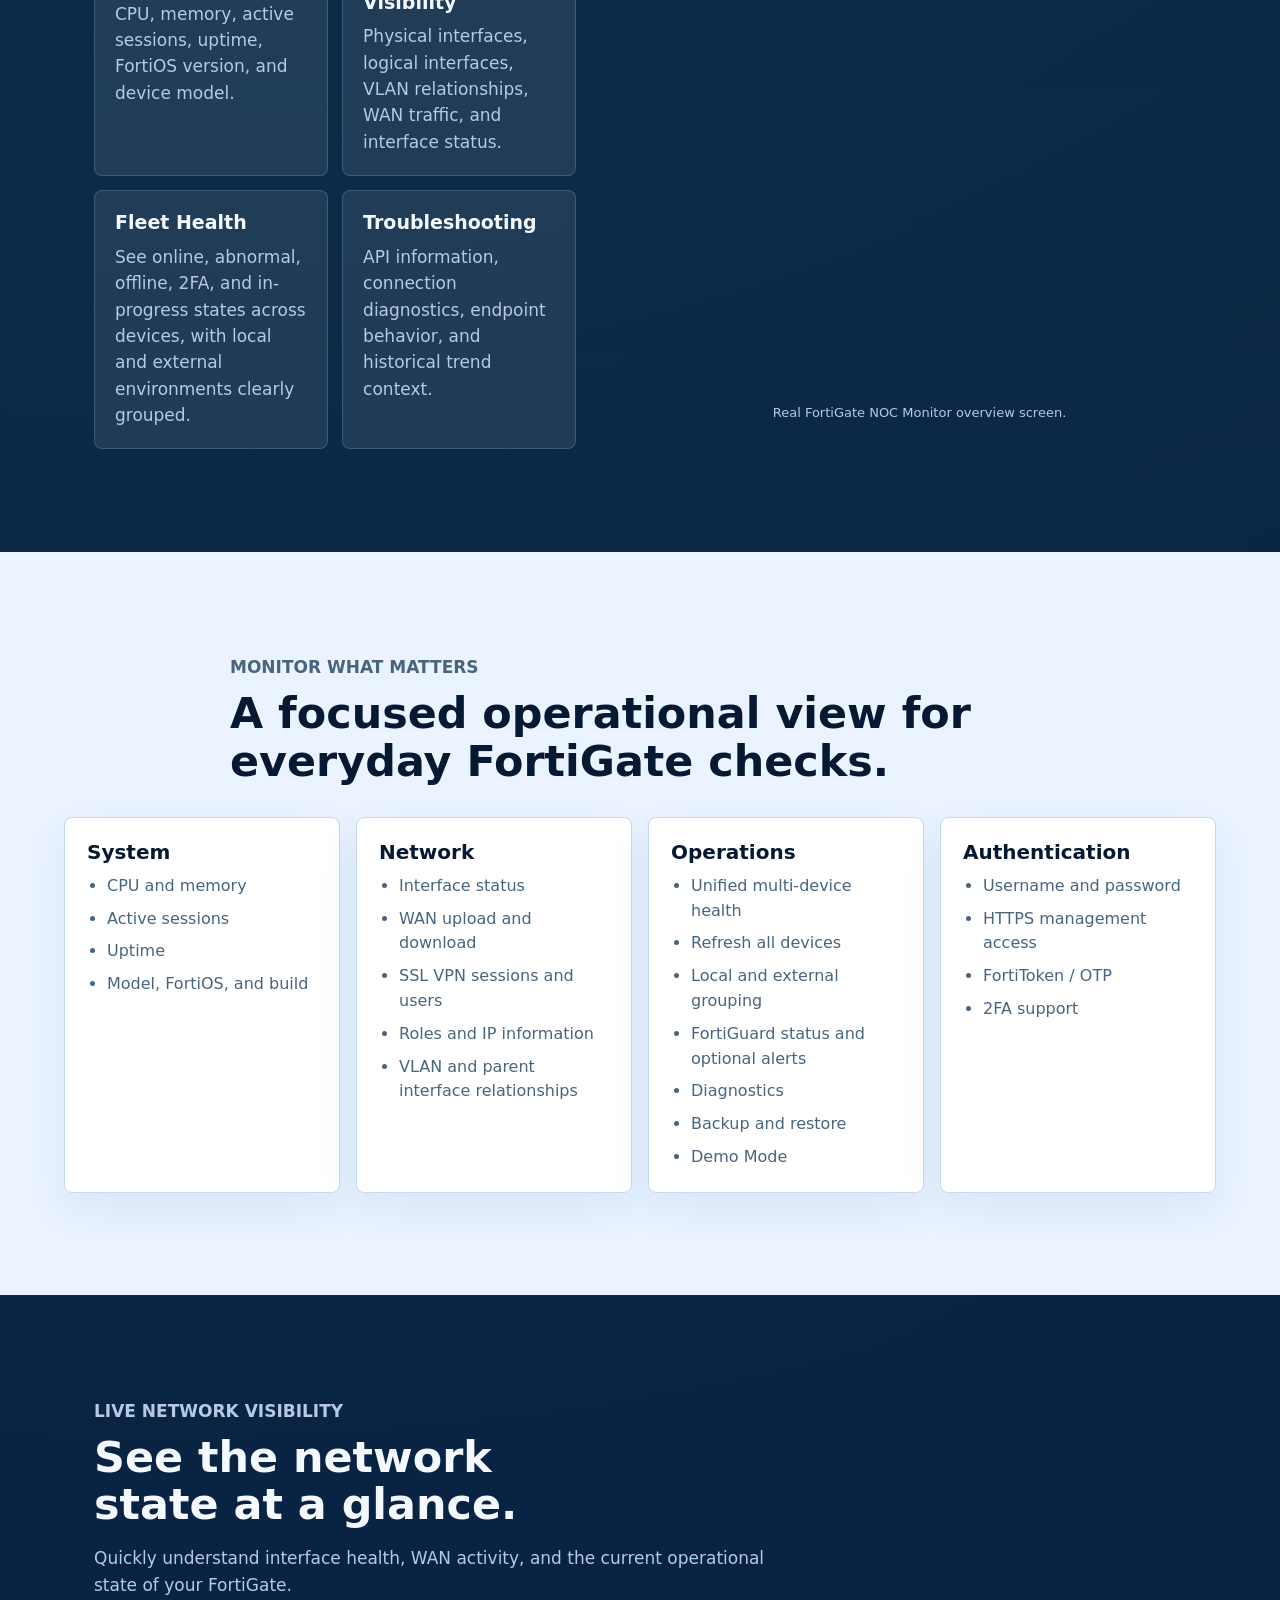
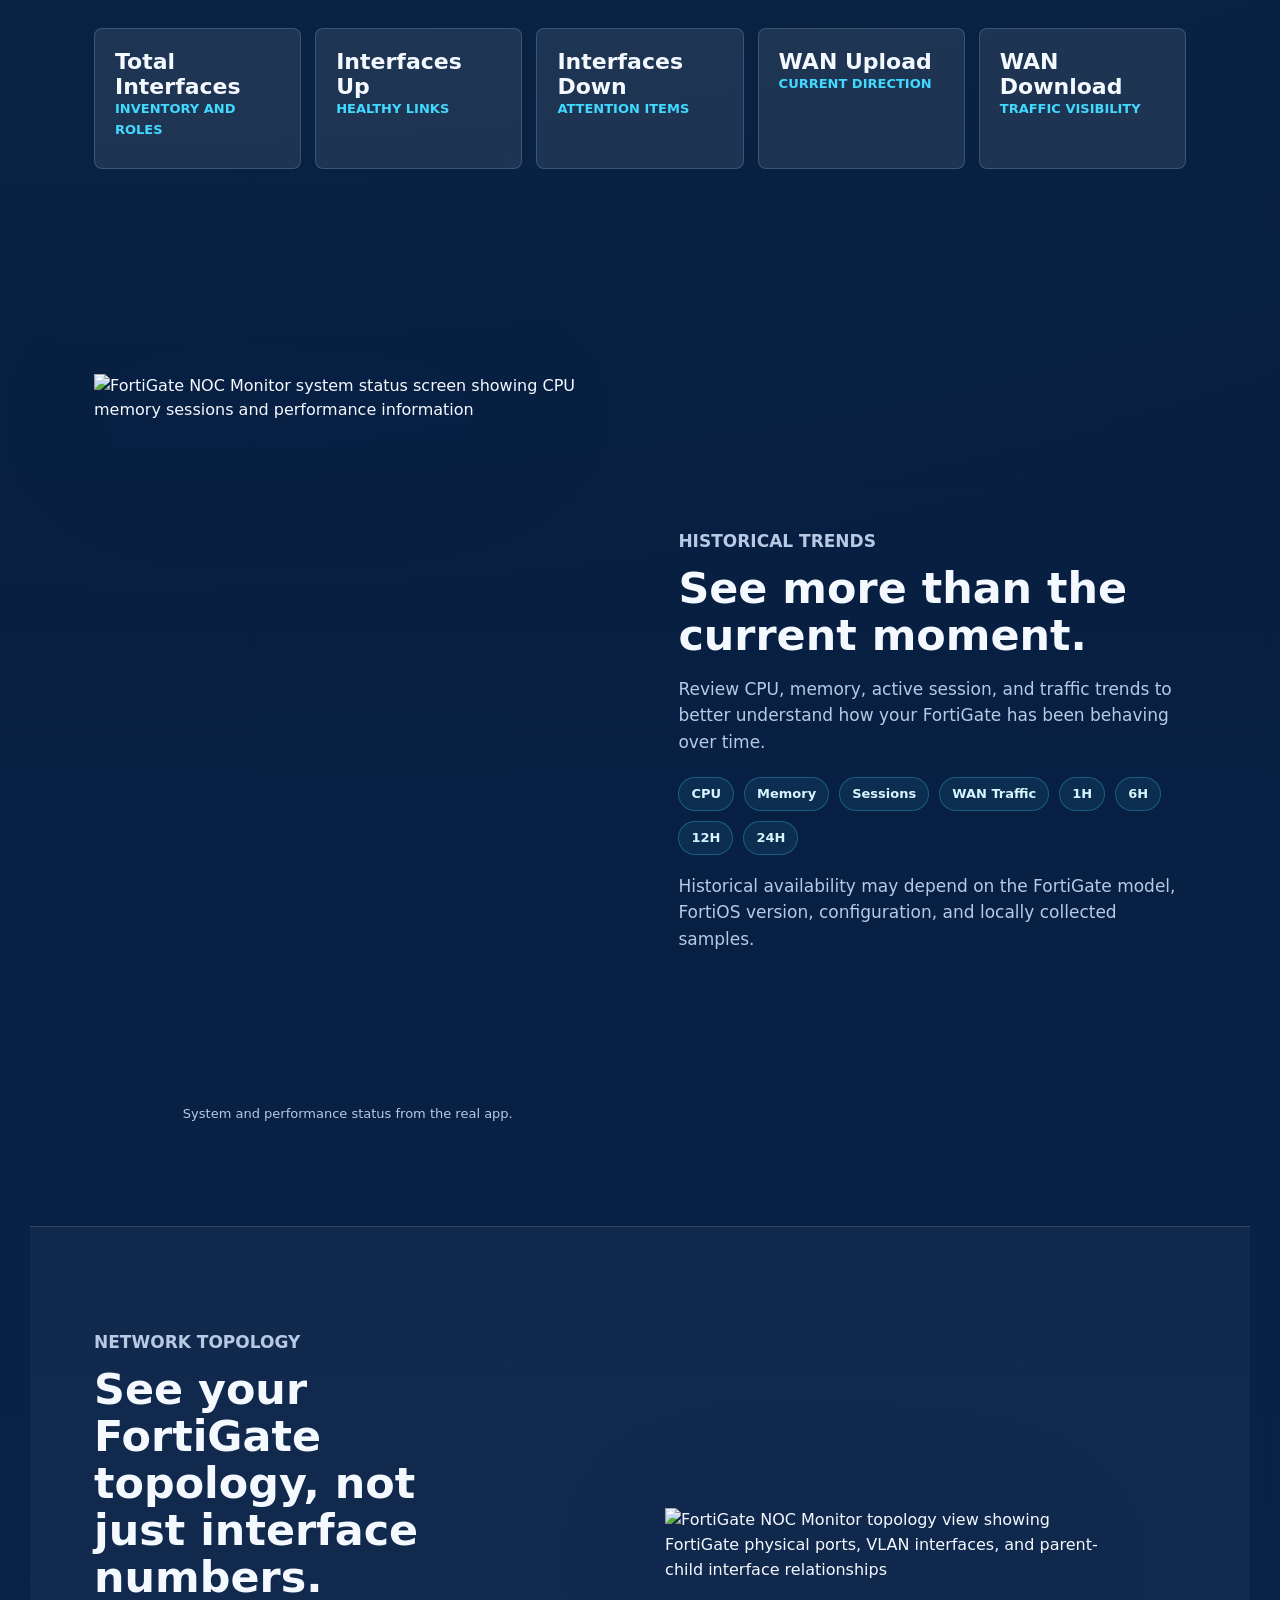
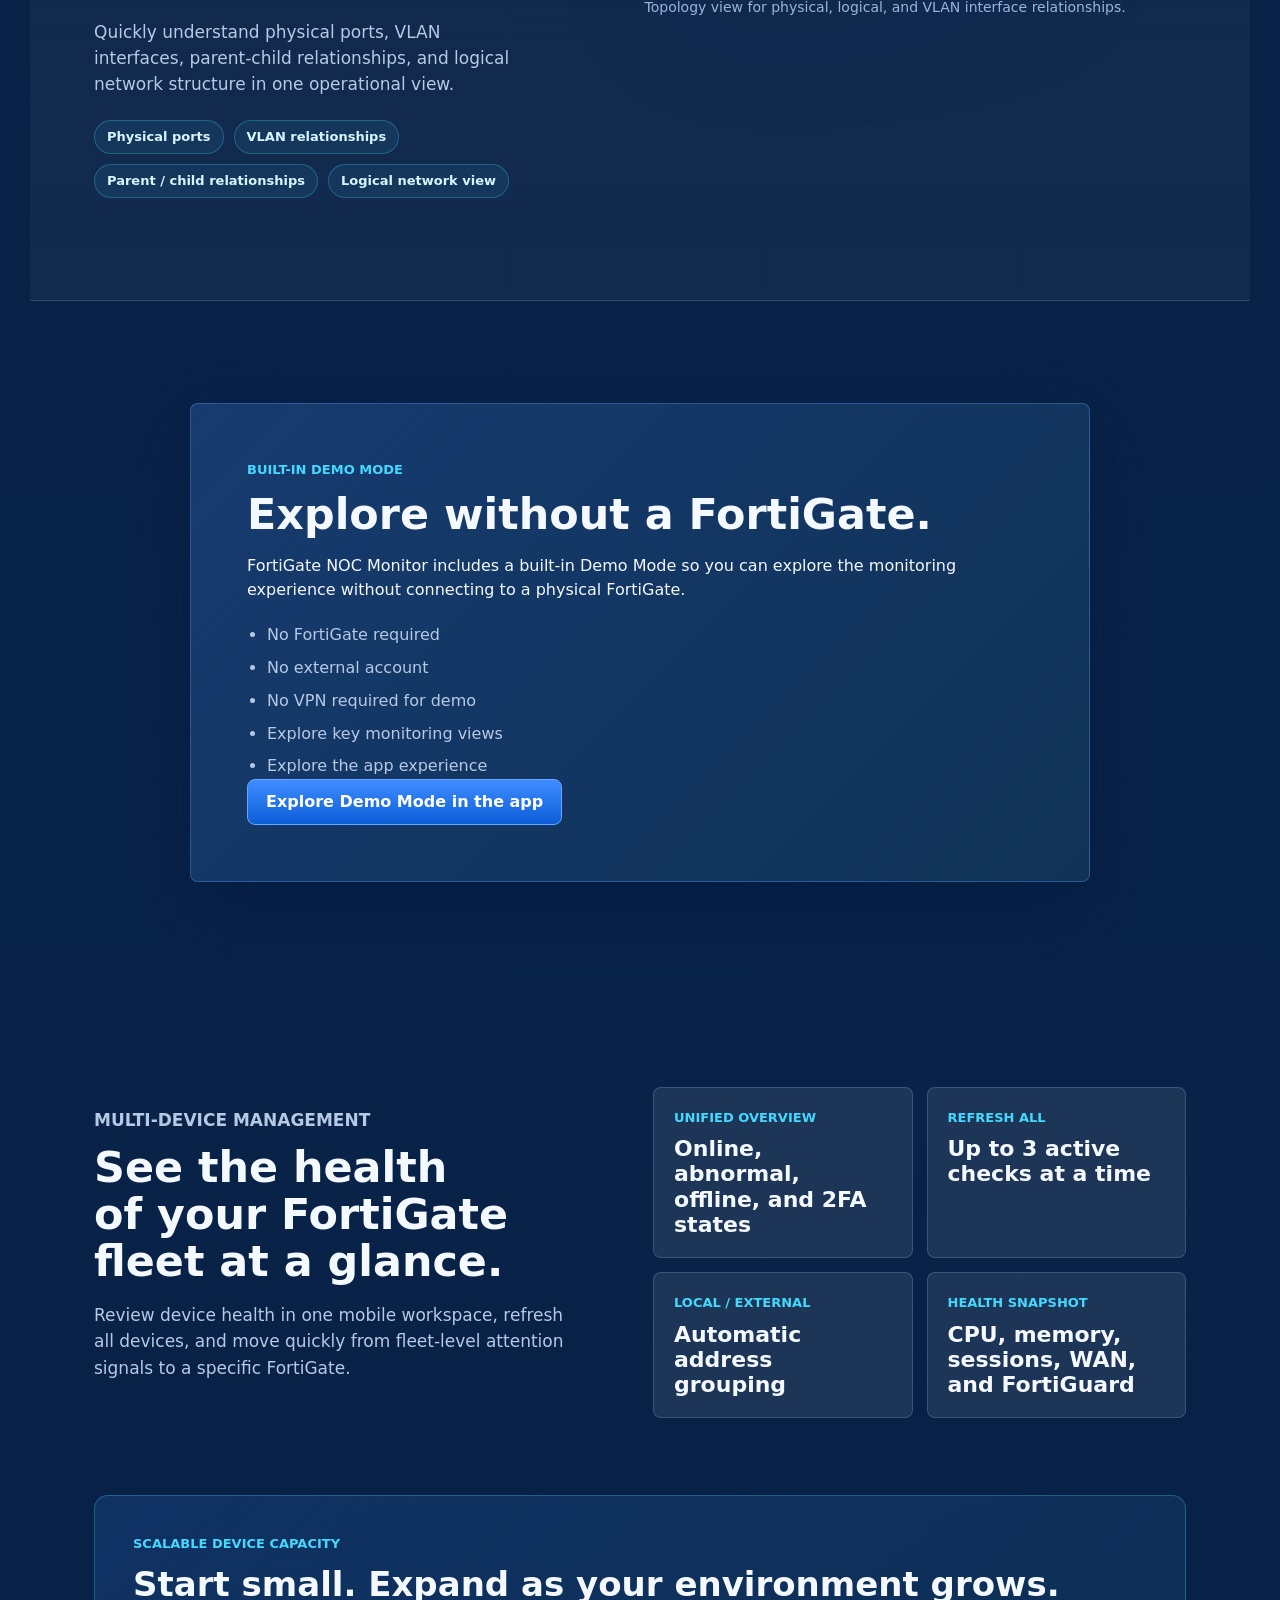
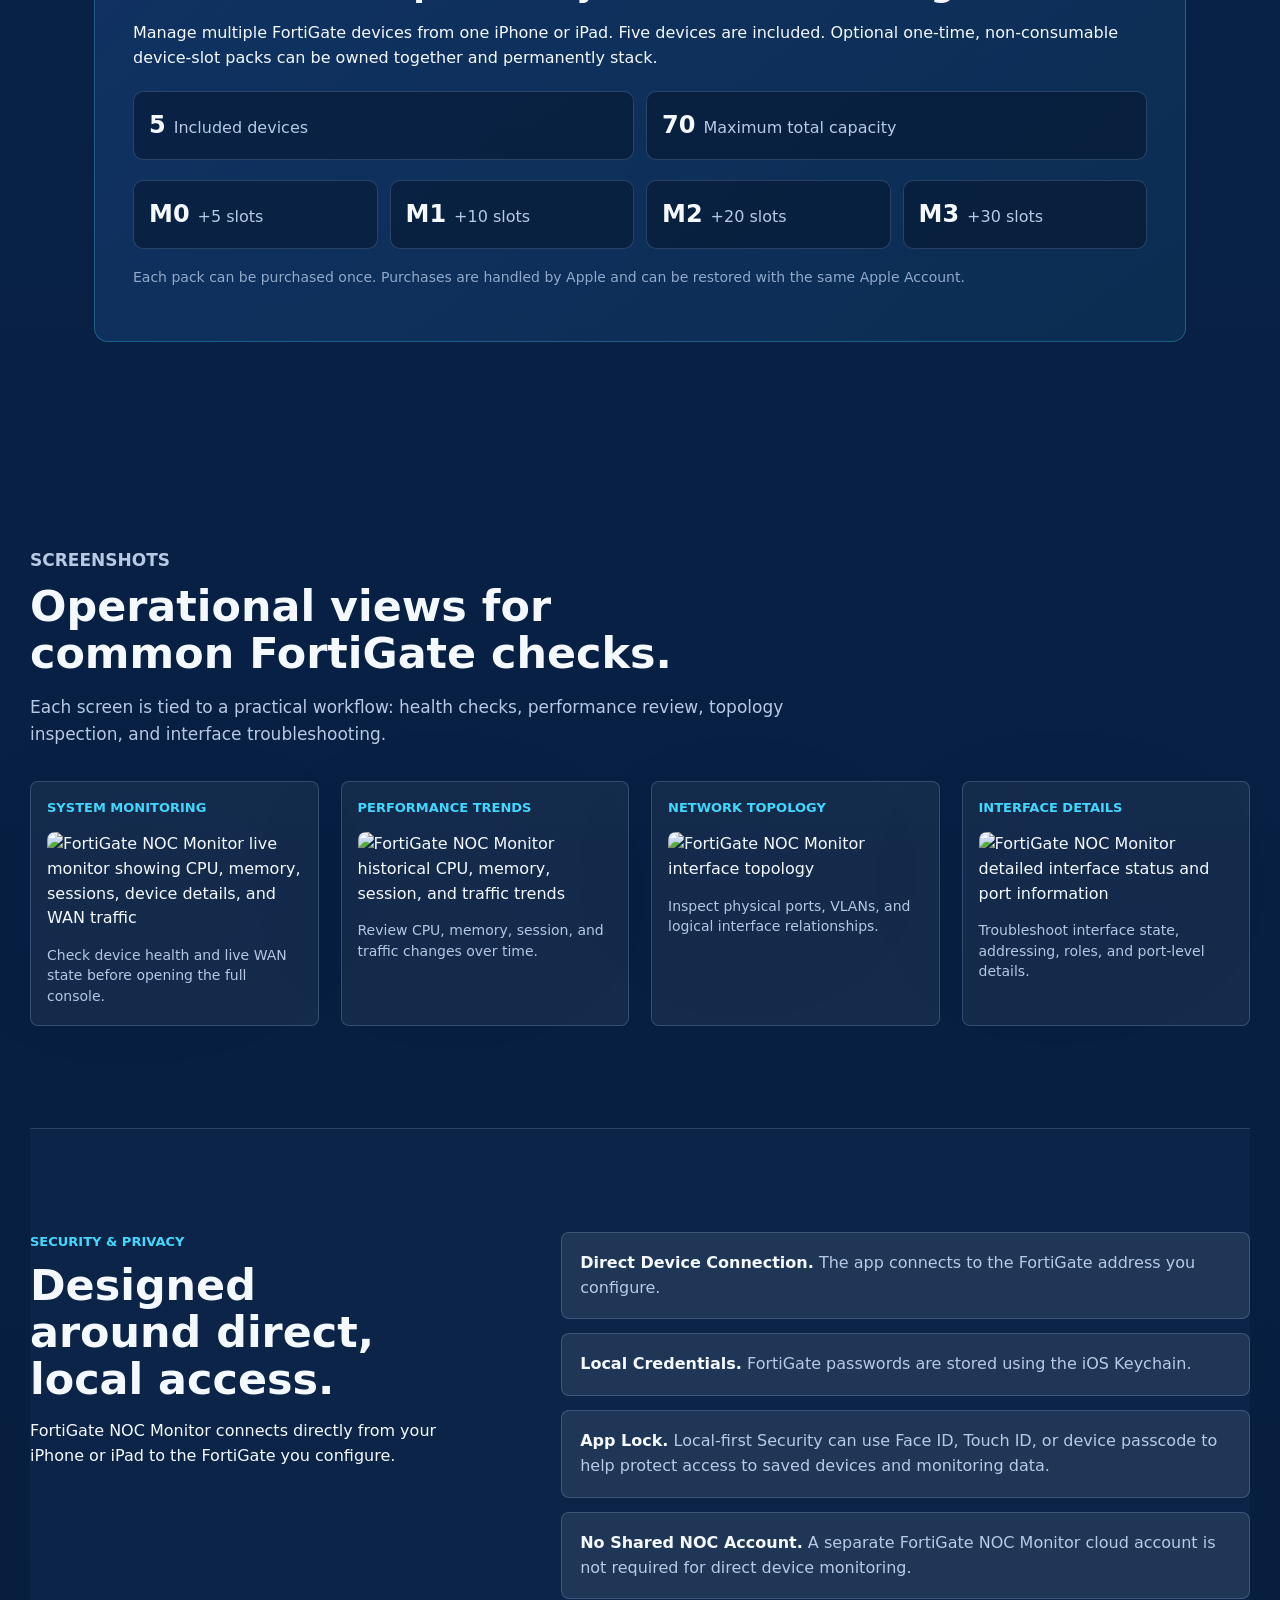
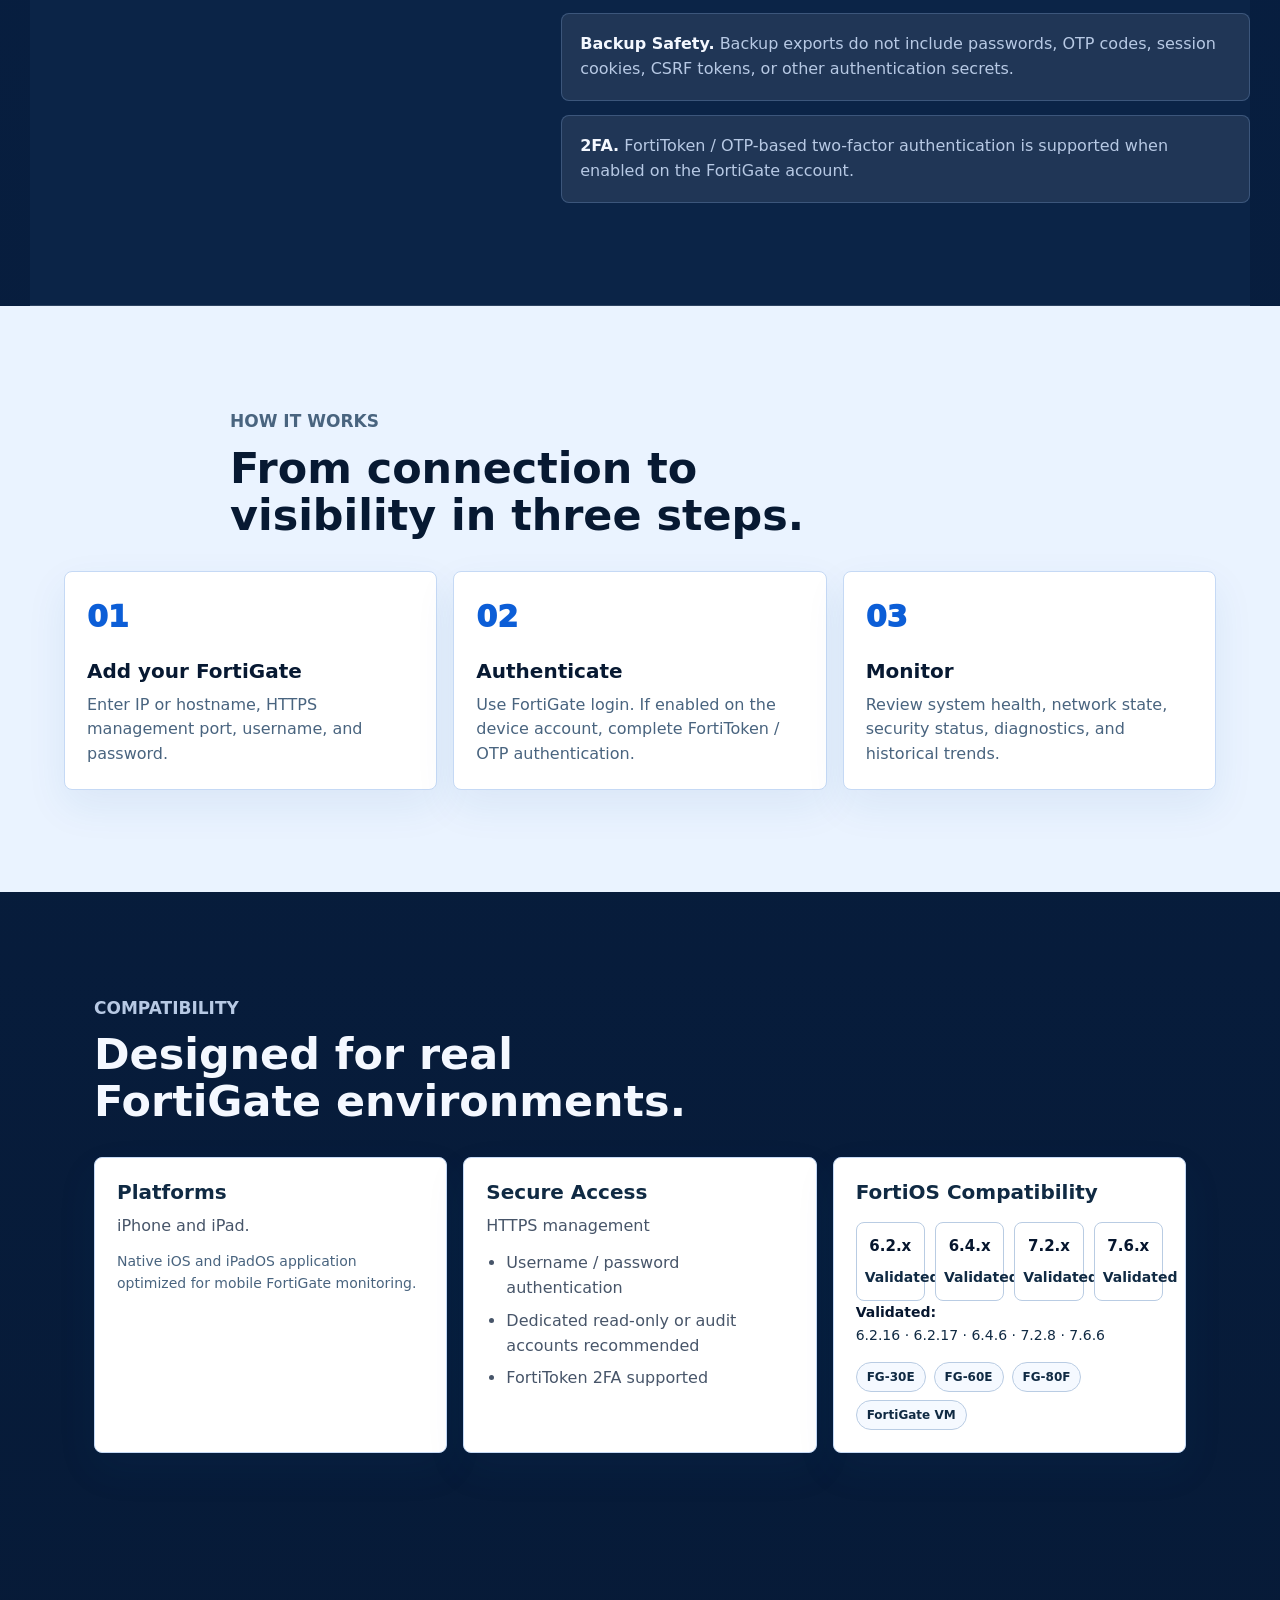
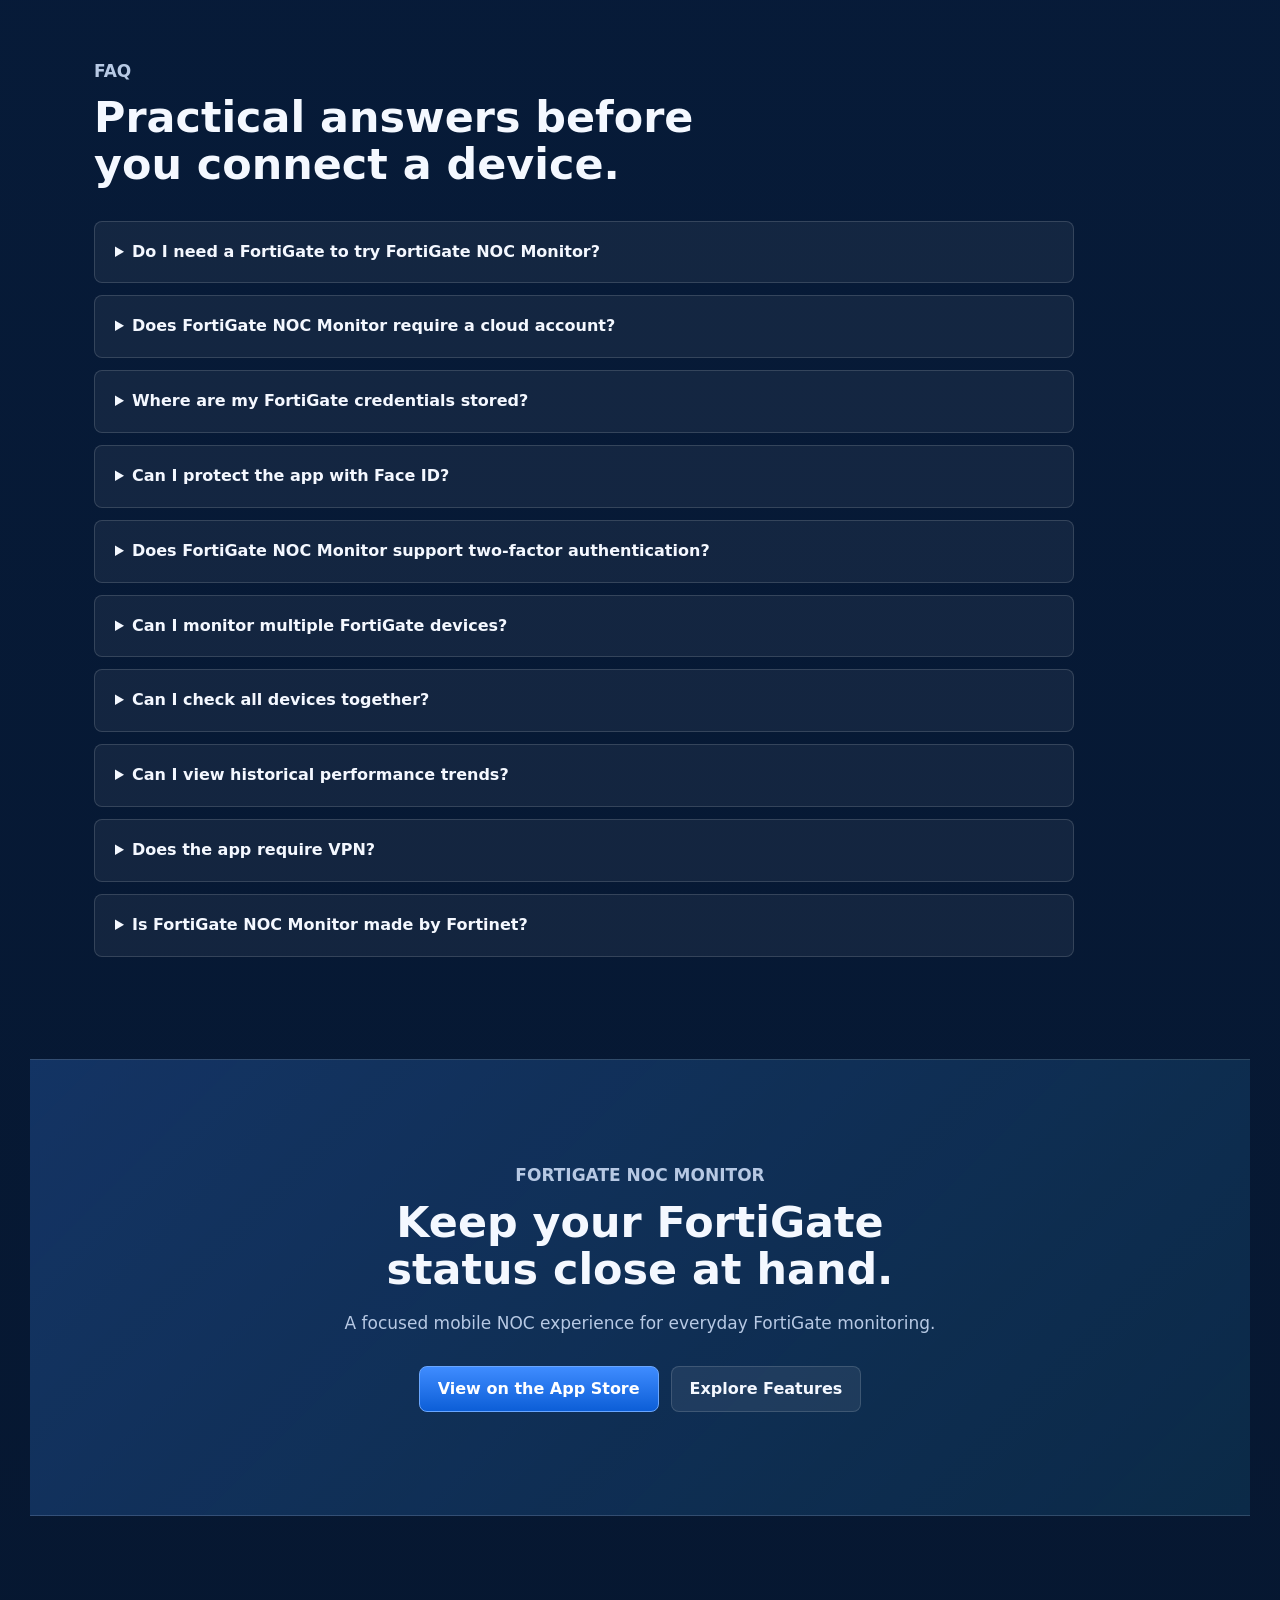
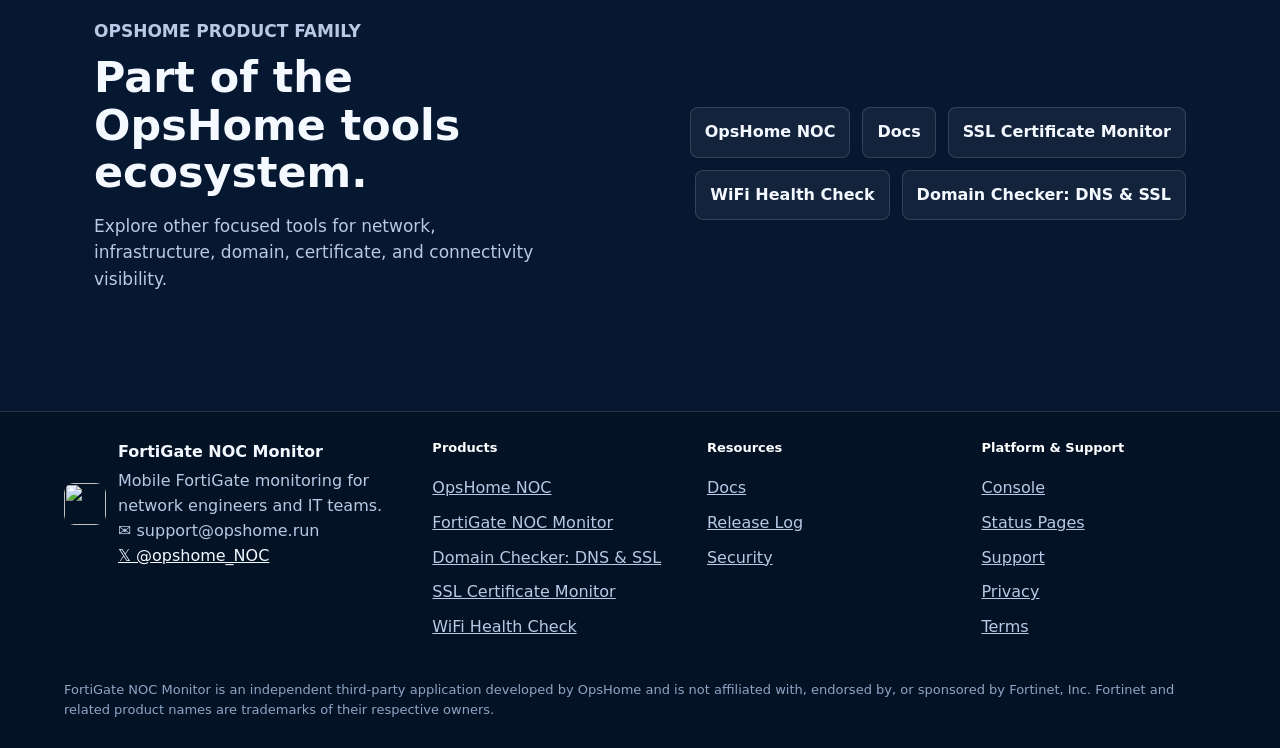
==== commit 6c3789d6: "Add files via upload" ====
--- a/docs/index.html
+++ b/docs/index.html
@@ -4,12 +4,12 @@
   <meta charset="utf-8">
   <meta name="viewport" content="width=device-width, initial-scale=1">
   <title>FortiGate NOC Monitor - FortiGate Monitoring App for iPhone and iPad</title>
-  <meta name="description" content="FortiGate NOC Monitor is a FortiGate monitoring app for iPhone and iPad. Monitor system health, interfaces, WAN traffic, topology, sessions, and historical trends from one mobile dashboard.">
+  <meta name="description" content="FortiGate NOC Monitor for iPhone and iPad provides unified multi-device health, interfaces, WAN traffic, SSL VPN sessions, topology, FortiGuard status, and historical trends.">
   <meta name="keywords" content="FortiGate monitoring, FortiGate dashboard, FortiGate mobile app, network monitoring, firewall monitoring">
   <link rel="canonical" href="https://fgt.opshome.run/">
   <meta property="og:type" content="website">
   <meta property="og:title" content="FortiGate NOC Monitor - FortiGate Monitoring App for iPhone and iPad">
-  <meta property="og:description" content="A mobile FortiGate monitoring app for iPhone and iPad. Monitor health, interfaces, WAN traffic, topology, sessions, and historical trends from one dashboard.">
+  <meta property="og:description" content="Unified multi-device FortiGate health, interfaces, WAN traffic, SSL VPN sessions, topology, FortiGuard status, and historical trends on iPhone and iPad.">
   <meta property="og:url" content="https://fgt.opshome.run/">
   <meta property="og:image" content="https://fgt.opshome.run/assets/images/fgt-og-1200x630.jpg">
   <meta property="og:image:width" content="1200">
@@ -18,7 +18,7 @@
   <meta property="og:site_name" content="FortiGate NOC Monitor">
   <meta name="twitter:card" content="summary_large_image">
   <meta name="twitter:title" content="FortiGate NOC Monitor - FortiGate Monitoring App for iPhone and iPad">
-  <meta name="twitter:description" content="FortiGate NOC Monitor for iPhone and iPad. Monitor health, interfaces, WAN traffic, topology, sessions, and historical trends from one mobile dashboard.">
+  <meta name="twitter:description" content="Unified multi-device FortiGate health, interfaces, WAN traffic, SSL VPN sessions, topology, FortiGuard status, and historical trends on iPhone and iPad.">
   <meta name="twitter:image" content="https://fgt.opshome.run/assets/images/fgt-og-1200x630.jpg">
   <meta name="twitter:image:alt" content="FortiGate NOC Monitor">
   <link rel="icon" href="favicon.ico" sizes="any">
@@ -27,7 +27,7 @@
     href="assets/images/hero-live-monitor.png"
     type="image/png"
     fetchpriority="high">
-  <link rel="stylesheet" href="assets/styles.css?v=20260826-topology-fix2">
+  <link rel="stylesheet" href="assets/styles.css?v=20261005-fleet-m0">
   <script type="application/ld+json">
   {
     "@context": "https://schema.org",
@@ -54,7 +54,7 @@
         "name": "FortiGate NOC Monitor",
         "applicationCategory": "UtilitiesApplication",
         "operatingSystem": "iOS, iPadOS",
-        "description": "FortiGate NOC Monitor is a FortiGate monitoring app for iPhone and iPad. Monitor system health, interfaces, WAN traffic, topology, sessions, and historical trends from one mobile dashboard.",
+        "description": "FortiGate NOC Monitor provides unified multi-device health, interfaces, WAN traffic, SSL VPN sessions, topology, FortiGuard status, and historical trends on iPhone and iPad.",
         "url": "https://fgt.opshome.run/",
         "downloadUrl": "https://apps.apple.com/us/app/noc-for-fgt/id6796713266",
         "publisher": {
@@ -107,7 +107,7 @@
           <p class="eyebrow">Firewall health dashboard for iPhone and iPad</p>
           <h1>FortiGate NOC Monitor<br>for iPhone and iPad</h1>
           <p class="hero-copy">
-            Monitor FortiGate health, interfaces, WAN traffic, sessions, and system status directly from your mobile device.
+            Monitor unified fleet health, interfaces, WAN traffic, SSL VPN sessions, FortiGuard status, and historical trends directly from your mobile device.
           </p>
           <p class="hero-support">
             Built for network engineers and IT administrators who need fast FortiGate visibility without opening a full management console.
@@ -158,8 +158,8 @@
             <p>Physical interfaces, logical interfaces, VLAN relationships, WAN traffic, and interface status.</p>
           </article>
           <article>
-            <h3>Operational Insights</h3>
-            <p>FortiGuard status, connection information, device details, and operational attention signals.</p>
+            <h3>Fleet Health</h3>
+            <p>See online, abnormal, offline, 2FA, and in-progress states across devices, with local and external environments clearly grouped.</p>
           </article>
           <article>
             <h3>Troubleshooting</h3>
@@ -199,6 +199,7 @@
           <ul>
             <li>Interface status</li>
             <li>WAN upload and download</li>
+            <li>SSL VPN sessions and users</li>
             <li>Roles and IP information</li>
             <li>VLAN and parent interface relationships</li>
           </ul>
@@ -206,8 +207,10 @@
         <article>
           <h3>Operations</h3>
           <ul>
-            <li>Multiple FortiGate devices</li>
-            <li>Refresh and health status</li>
+            <li>Unified multi-device health</li>
+            <li>Refresh all devices</li>
+            <li>Local and external grouping</li>
+            <li>FortiGuard status and optional alerts</li>
             <li>Diagnostics</li>
             <li>Backup and restore</li>
             <li>Demo Mode</li>
@@ -264,6 +267,7 @@
           <span>WAN Traffic</span>
           <span>1H</span>
           <span>6H</span>
+          <span>12H</span>
           <span>24H</span>
         </div>
         <p class="fine-print">
@@ -317,25 +321,32 @@
     <section id="devices" class="section split-section">
       <div class="section-copy">
         <p class="eyebrow">Multi-device management</p>
-        <h2>Monitor more than one FortiGate.</h2>
+        <h2>See the health of your FortiGate fleet at a glance.</h2>
         <p>
-          Keep multiple FortiGate devices organized in one mobile workspace and move quickly between environments.
+          Review device health in one mobile workspace, refresh all devices, and move quickly from fleet-level attention signals to a specific FortiGate.
         </p>
       </div>
       <div class="device-grid" aria-label="Device management highlights">
-        <article><span>Device Portal</span><strong>Organized workspace</strong></article>
-        <article><span>Status</span><strong>Reachability and health</strong></article>
-        <article><span>Name and Host</span><strong>Clear device identity</strong></article>
-        <article><span>Last connected</span><strong>Connection context</strong></article>
+        <article><span>Unified Overview</span><strong>Online, abnormal, offline, and 2FA states</strong></article>
+        <article><span>Refresh All</span><strong>Up to 3 active checks at a time</strong></article>
+        <article><span>Local / External</span><strong>Automatic address grouping</strong></article>
+        <article><span>Health Snapshot</span><strong>CPU, memory, sessions, WAN, and FortiGuard</strong></article>
       </div>
       <div class="capacity-card">
         <p class="eyebrow">Scalable Device Capacity</p>
         <h3>Start small. Expand as your environment grows.</h3>
-        <p>Manage multiple FortiGate devices from one iPhone or iPad. The app includes capacity for 5 devices and can be expanded up to 65 managed devices with capacity upgrades.</p>
+        <p>Manage multiple FortiGate devices from one iPhone or iPad. Five devices are included. Optional one-time, non-consumable device-slot packs can be owned together and permanently stack.</p>
         <div class="capacity-values">
           <span><strong>5</strong> Included devices</span>
-          <span><strong>65</strong> Maximum expandable capacity</span>
+          <span><strong>70</strong> Maximum total capacity</span>
         </div>
+        <div class="capacity-packs" aria-label="Available device capacity packs">
+          <span><strong>M0</strong> +5 slots</span>
+          <span><strong>M1</strong> +10 slots</span>
+          <span><strong>M2</strong> +20 slots</span>
+          <span><strong>M3</strong> +30 slots</span>
+        </div>
+        <p class="fine-print">Each pack can be purchased once. Purchases are handled by Apple and can be restored with the same Apple Account.</p>
       </div>
     </section>
 
@@ -476,7 +487,11 @@
         </details>
         <details>
           <summary>Can I monitor multiple FortiGate devices?</summary>
-          <p>Yes. FortiGate NOC Monitor supports managing multiple configured FortiGate devices from the app.</p>
+          <p>Yes. Five devices are included. M0 (+5), M1 (+10), M2 (+20), and M3 (+30) are optional permanent capacity packs that can stack for a maximum total capacity of 70 devices.</p>
+        </details>
+        <details>
+          <summary>Can I check all devices together?</summary>
+          <p>Yes. The unified health overview can refresh all saved devices, with up to three active checks at a time. Results appear as each device completes, so an offline device does not block the rest of the fleet.</p>
         </details>
         <details>
           <summary>Can I view historical performance trends?</summary>
--- a/docs/assets/styles.css
+++ b/docs/assets/styles.css
@@ -673,6 +673,52 @@
   padding: 20px;
 }
 
+.capacity-card {
+  grid-column: 1 / -1;
+  padding: clamp(24px, 4vw, 38px);
+  border: 1px solid rgba(67, 217, 255, 0.28);
+  border-radius: 14px;
+  background: linear-gradient(135deg, rgba(63, 140, 255, 0.16), rgba(67, 217, 255, 0.07));
+}
+
+.capacity-card h3 {
+  margin: 4px 0 10px;
+  font-size: clamp(24px, 3vw, 34px);
+}
+
+.capacity-values,
+.capacity-packs {
+  display: grid;
+  gap: 12px;
+  margin-top: 20px;
+}
+
+.capacity-values {
+  grid-template-columns: repeat(2, minmax(0, 1fr));
+}
+
+.capacity-packs {
+  grid-template-columns: repeat(4, minmax(0, 1fr));
+}
+
+.capacity-values span,
+.capacity-packs span {
+  display: flex;
+  align-items: baseline;
+  gap: 8px;
+  padding: 15px;
+  border: 1px solid rgba(164, 201, 255, 0.2);
+  border-radius: 10px;
+  background: rgba(5, 18, 38, 0.48);
+  color: var(--muted);
+}
+
+.capacity-values strong,
+.capacity-packs strong {
+  color: var(--white);
+  font-size: 24px;
+}
+
 .security-section {
   display: grid;
   grid-template-columns: minmax(0, 0.8fr) minmax(340px, 1.2fr);
@@ -1040,6 +1086,7 @@
 
   .feature-columns,
   .metric-grid,
+  .capacity-packs,
   .support-grid,
   .support-columns,
   .support-contact {
@@ -1115,6 +1162,11 @@
   .metric-grid article,
   .device-grid article {
     min-height: 0;
+  }
+
+  .capacity-values,
+  .capacity-packs {
+    grid-template-columns: 1fr;
   }
 
   .fortios-matrix {
